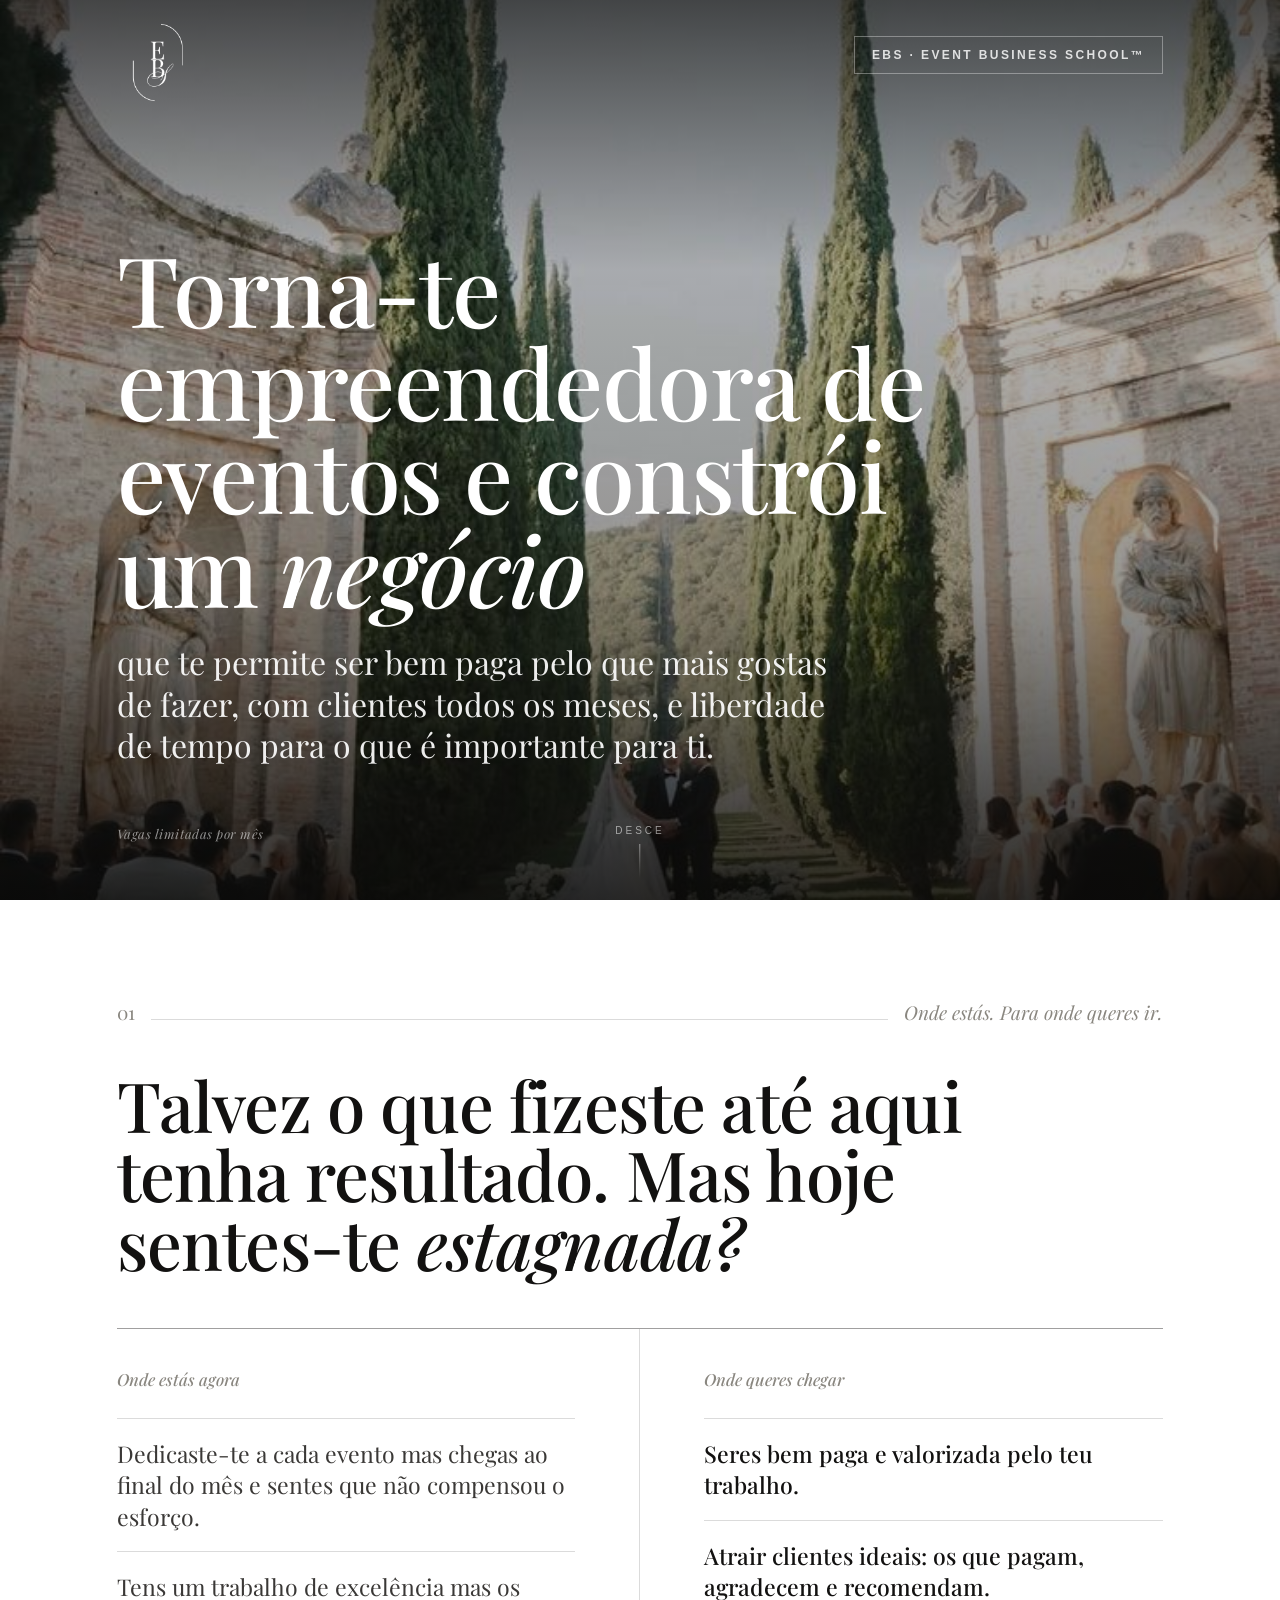
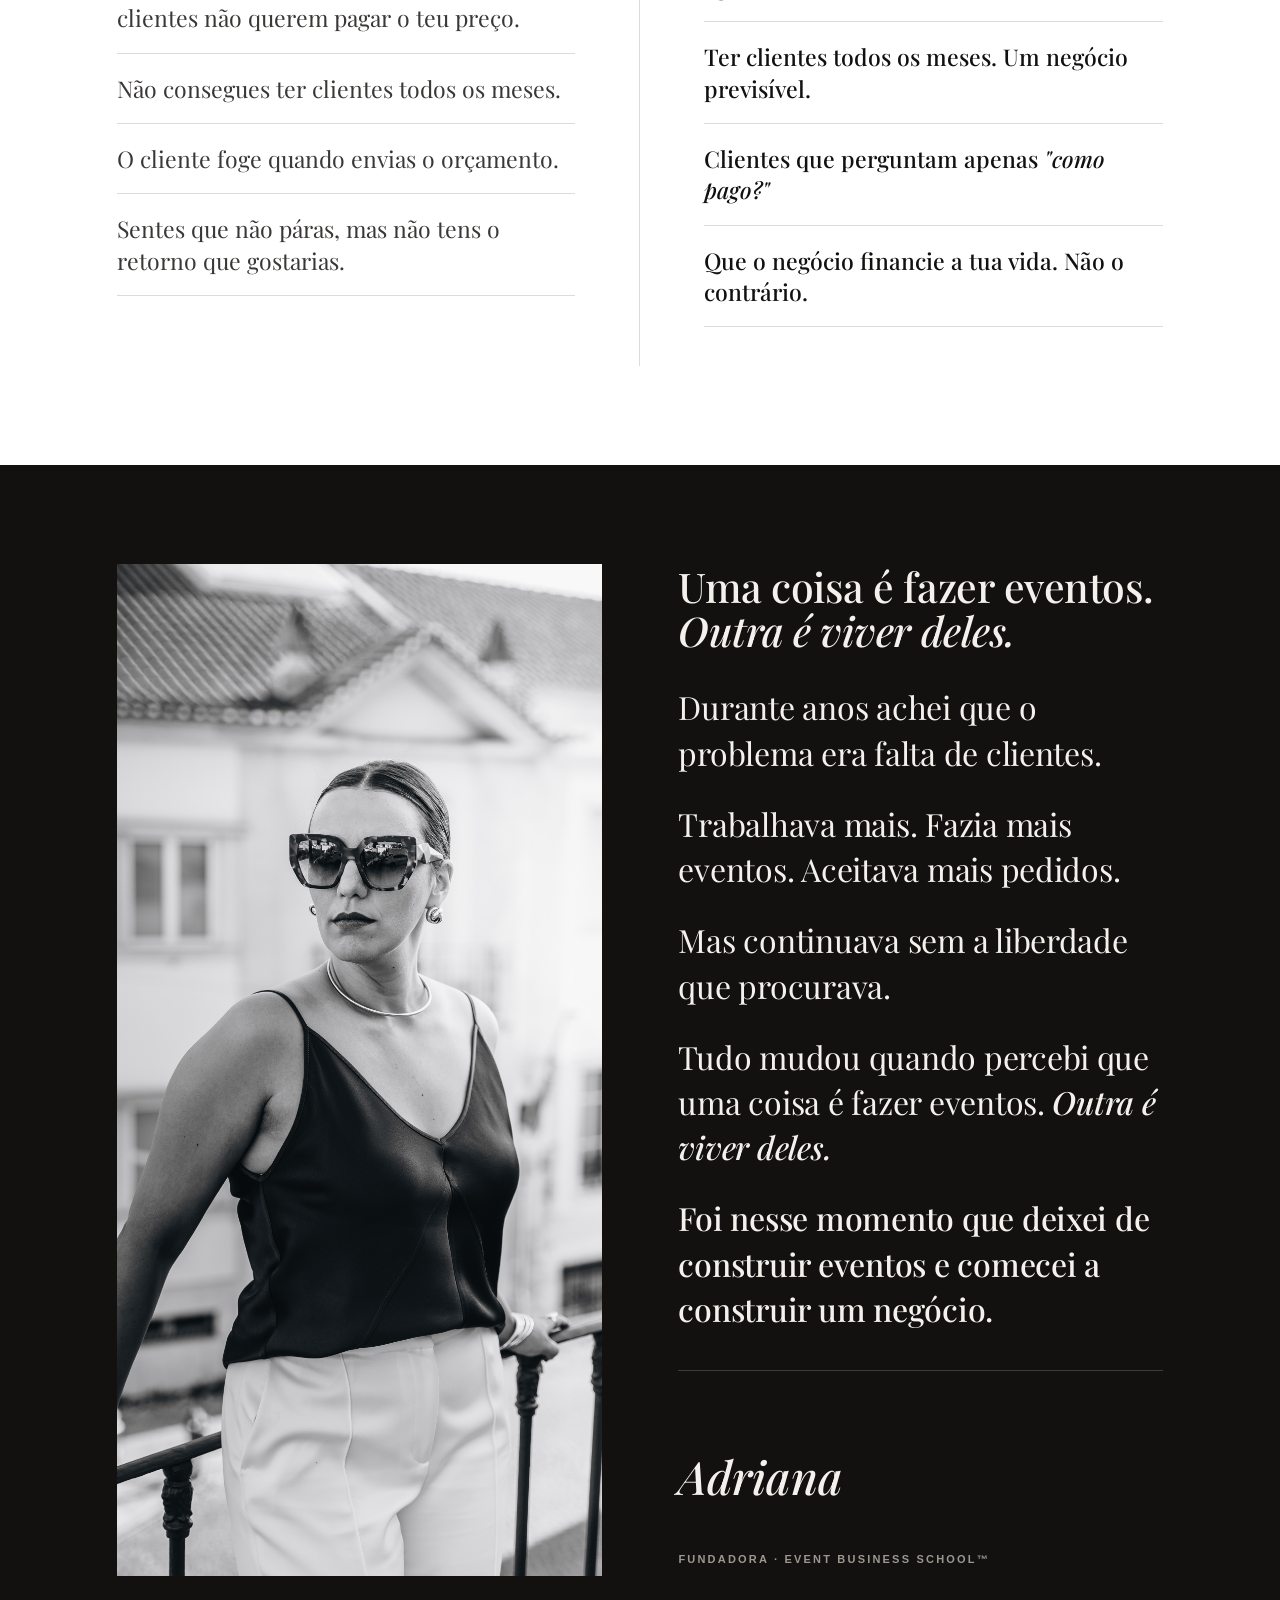
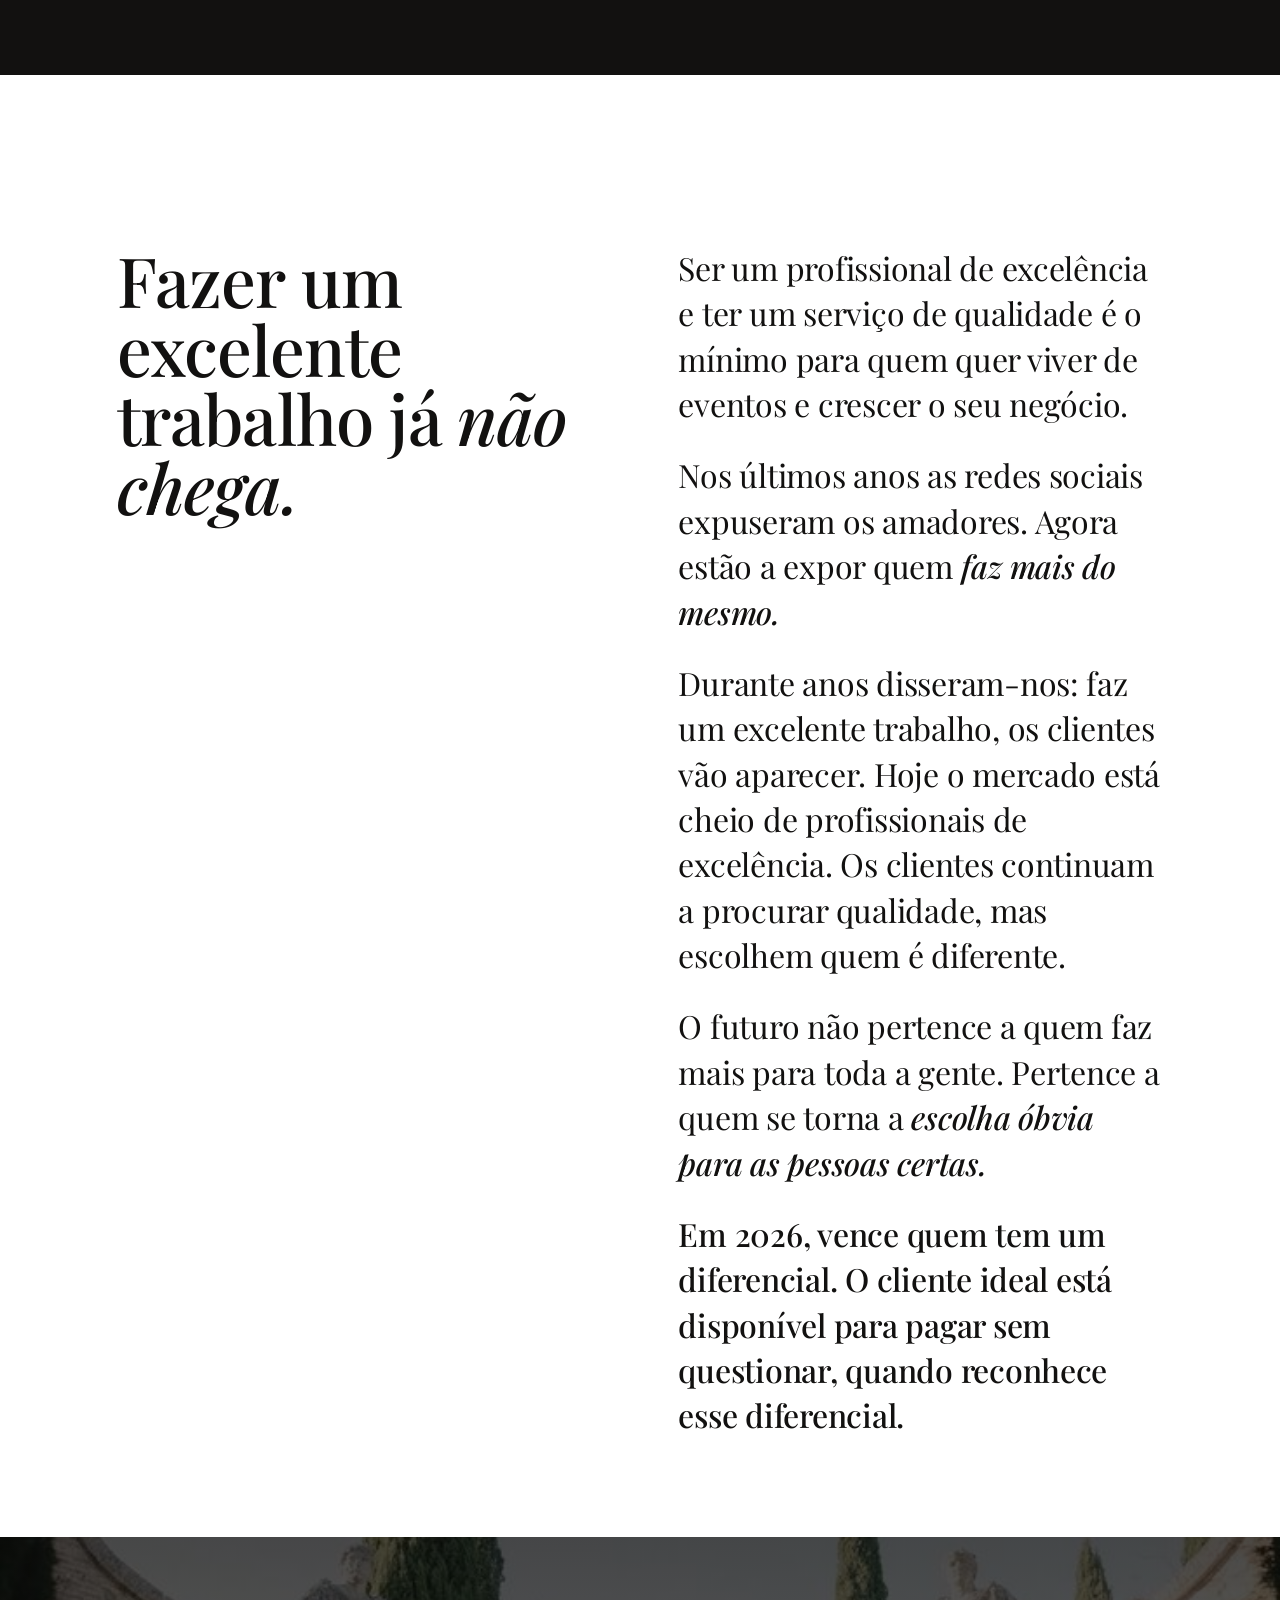
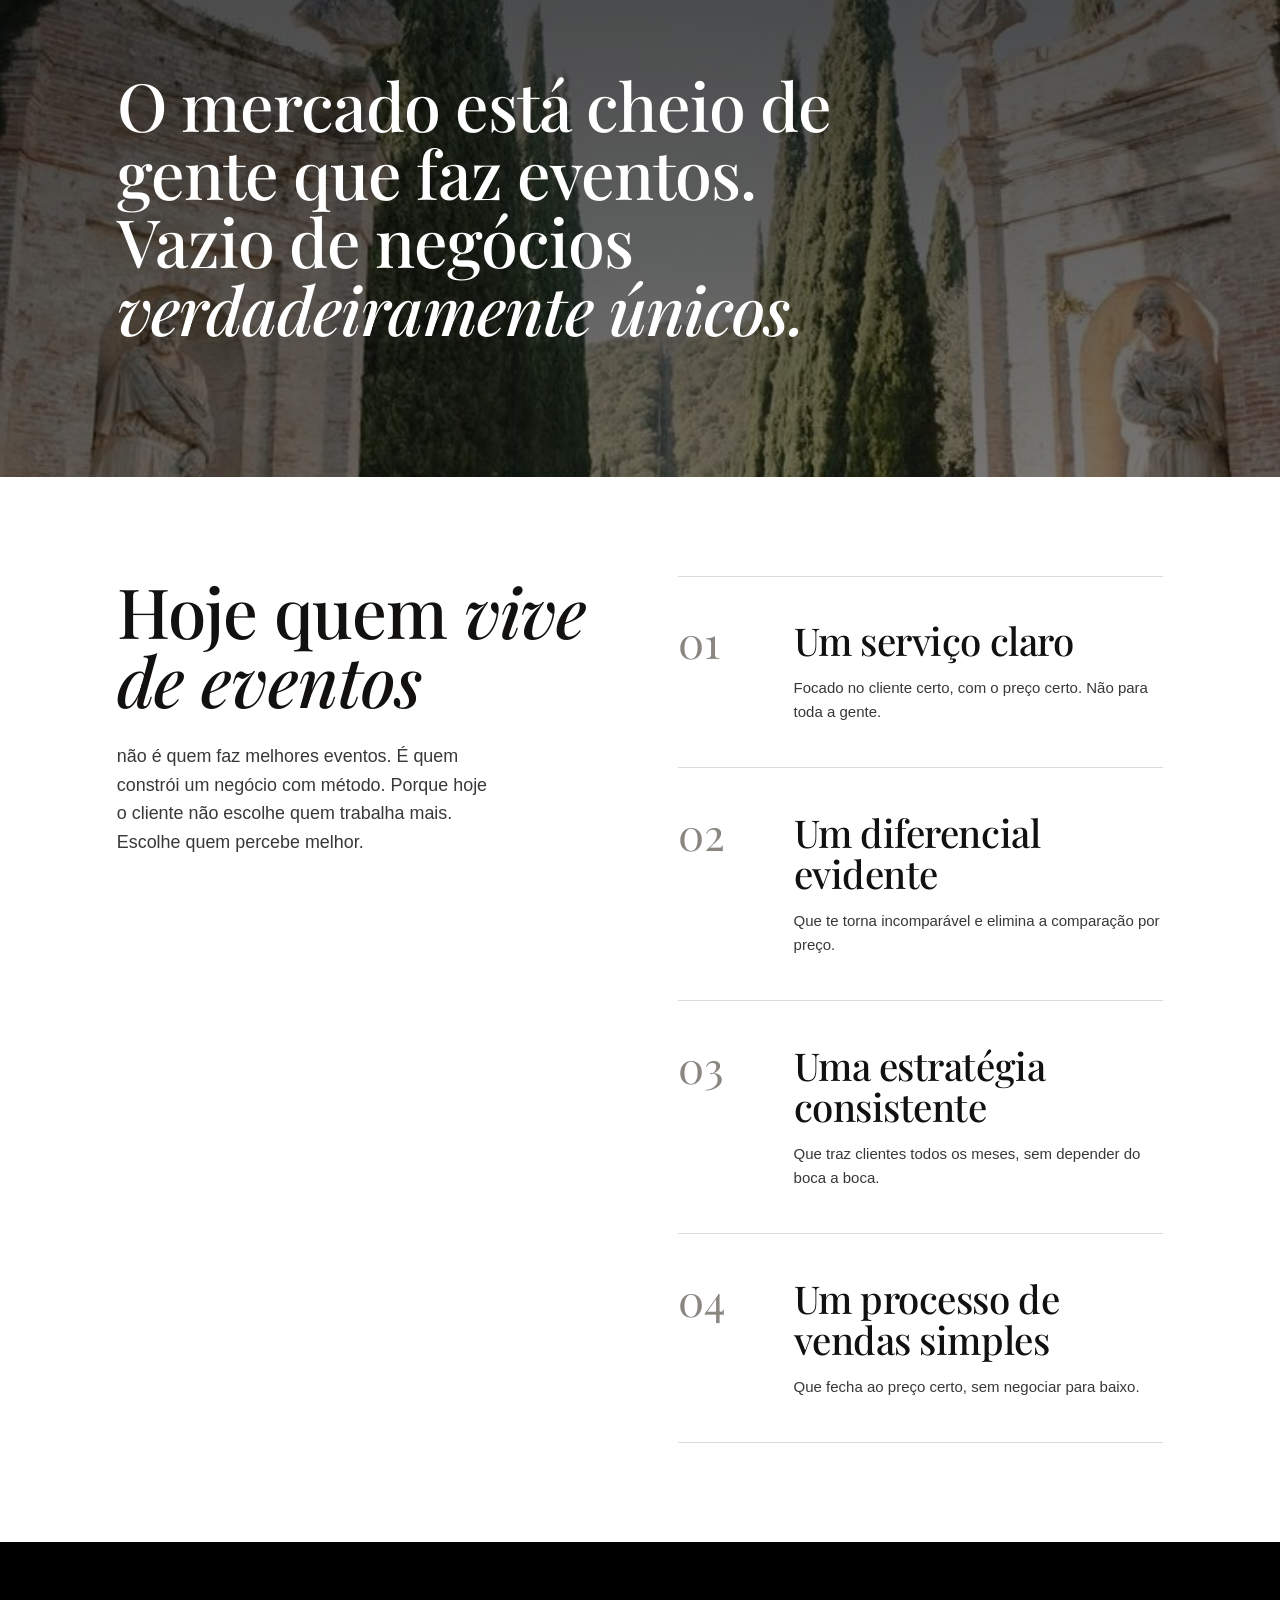
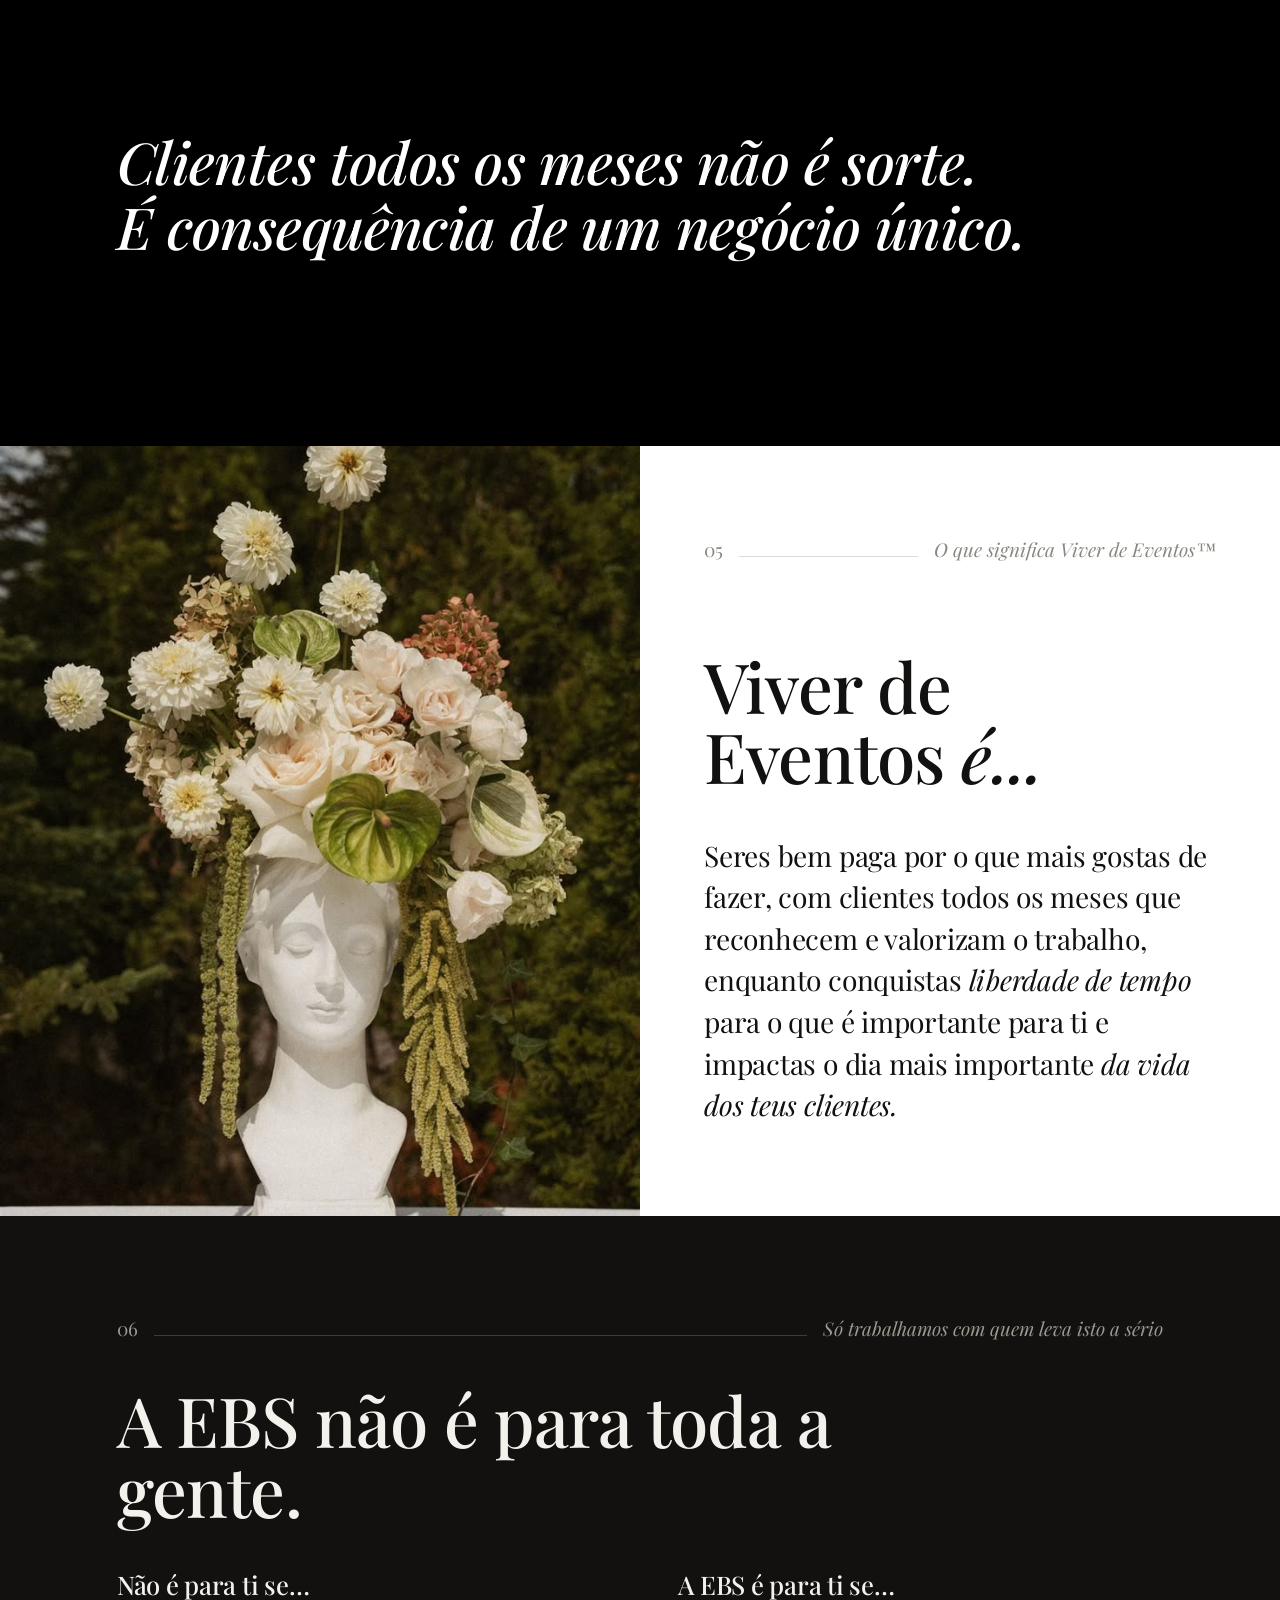
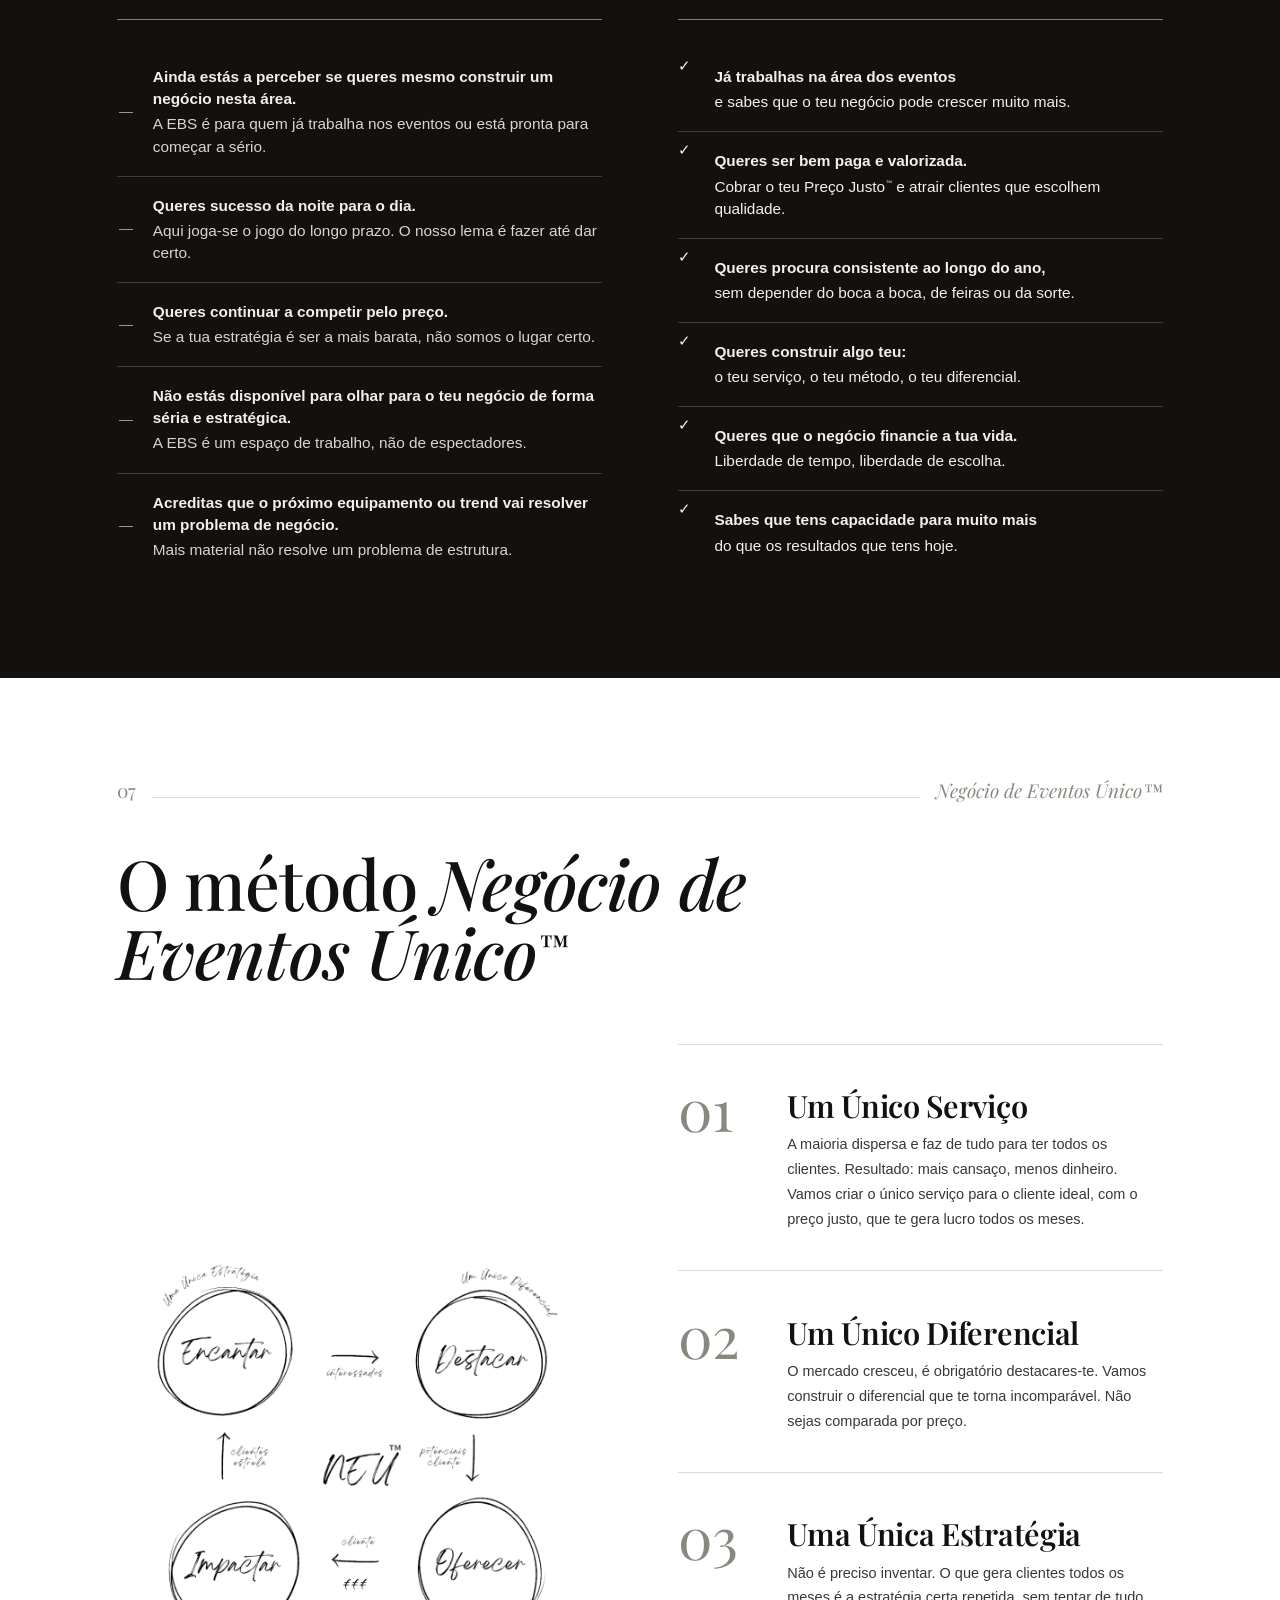
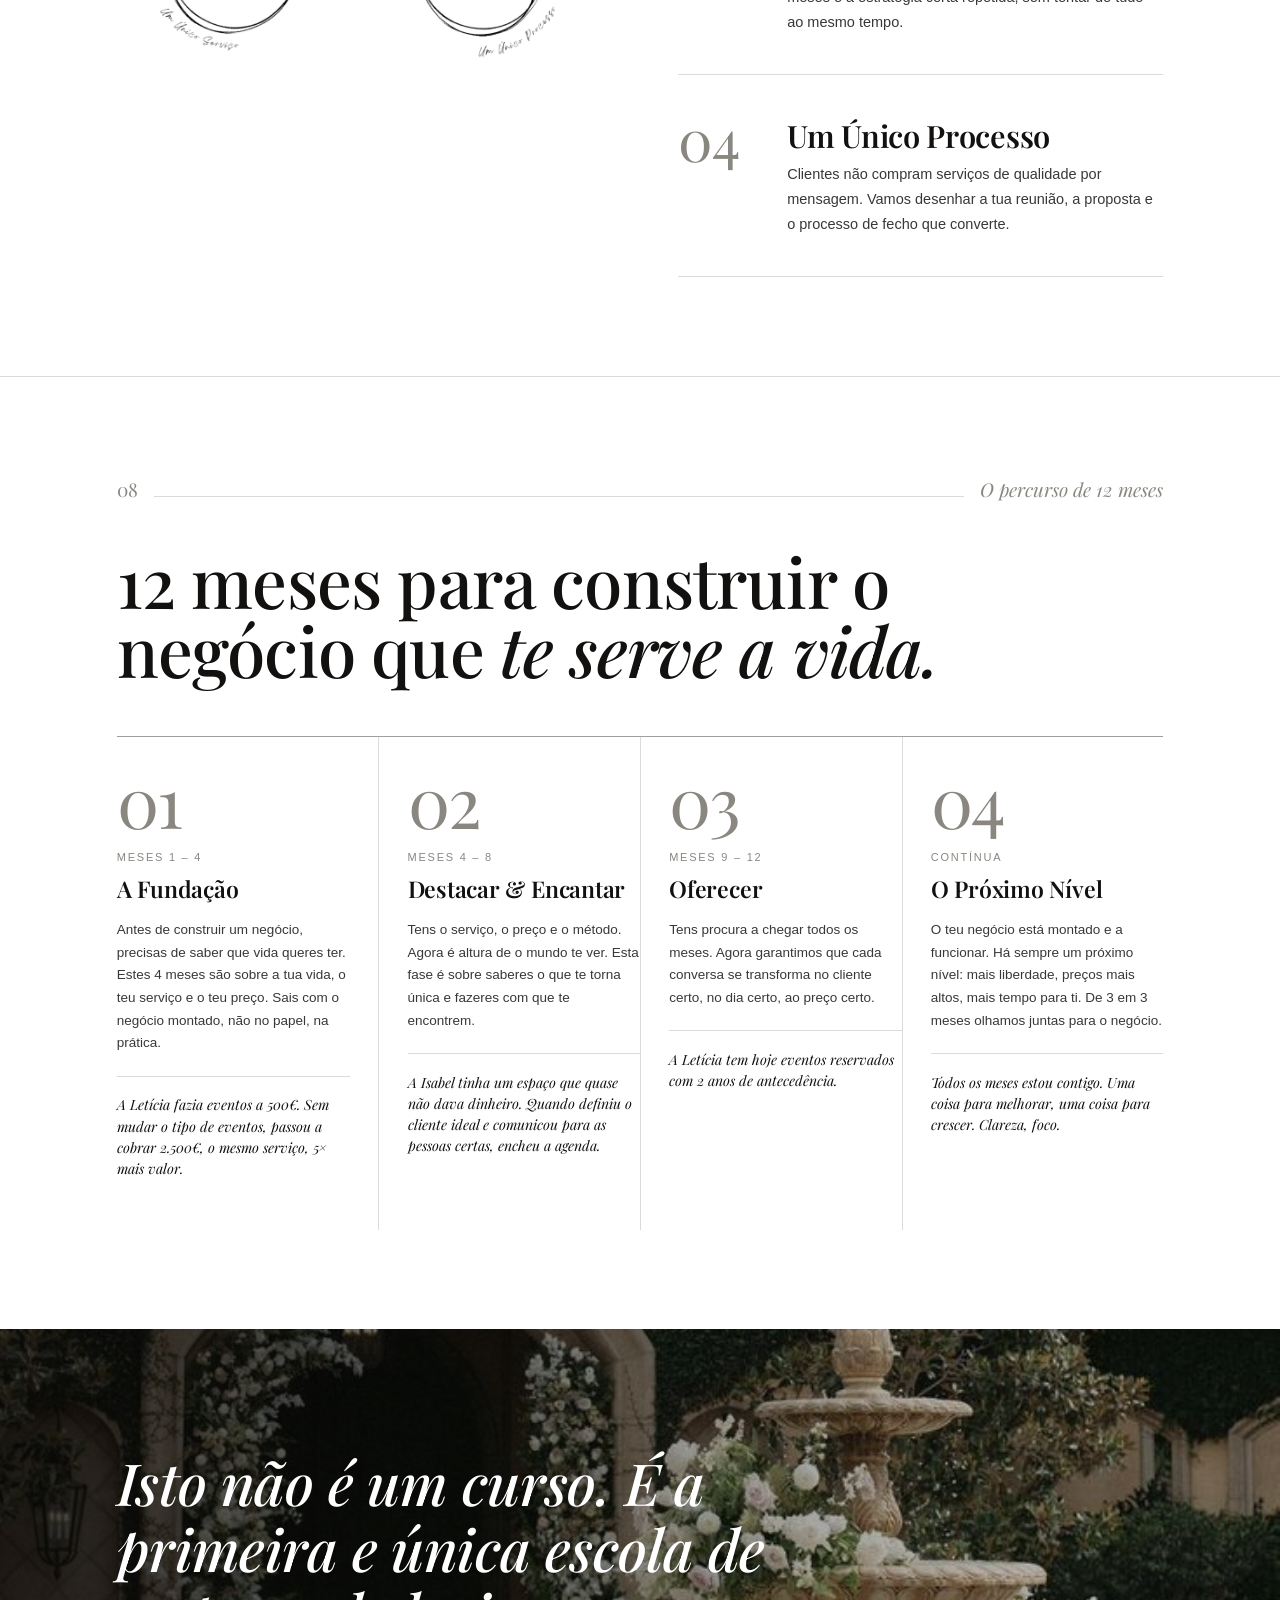
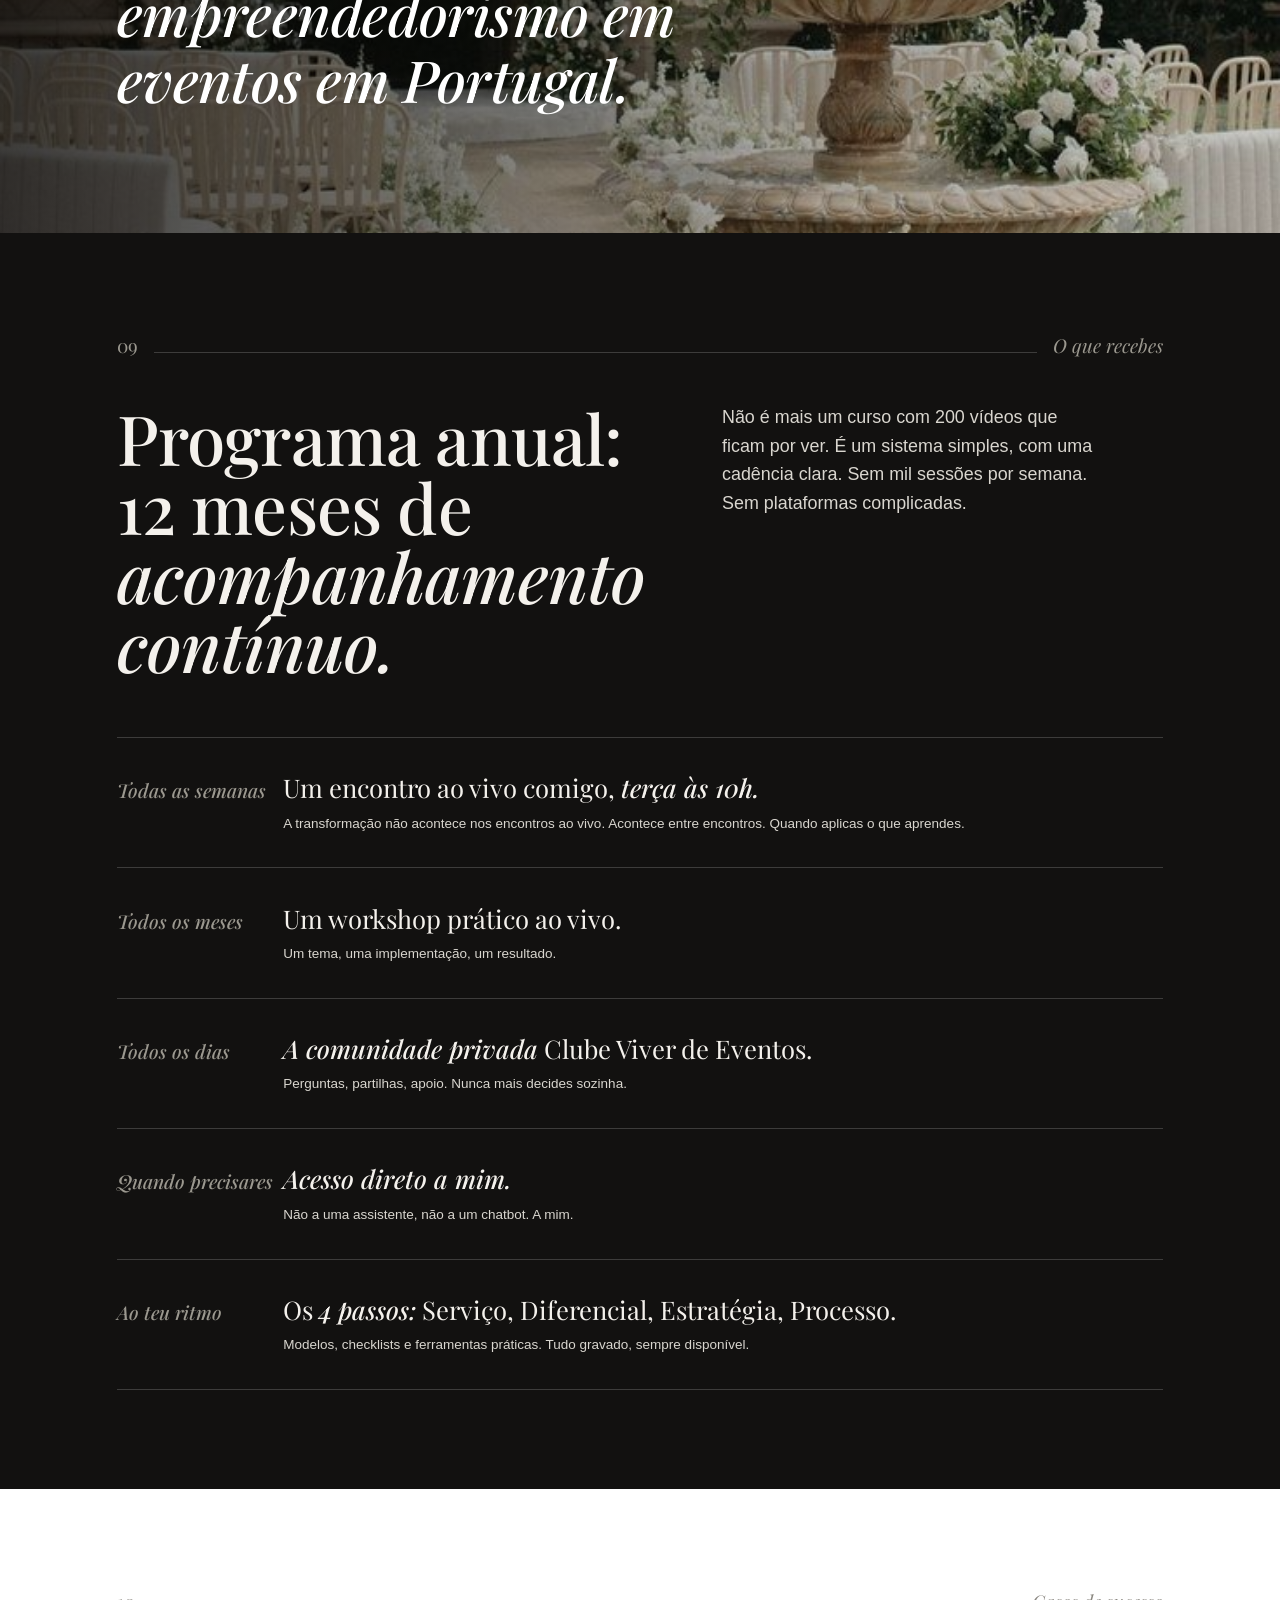
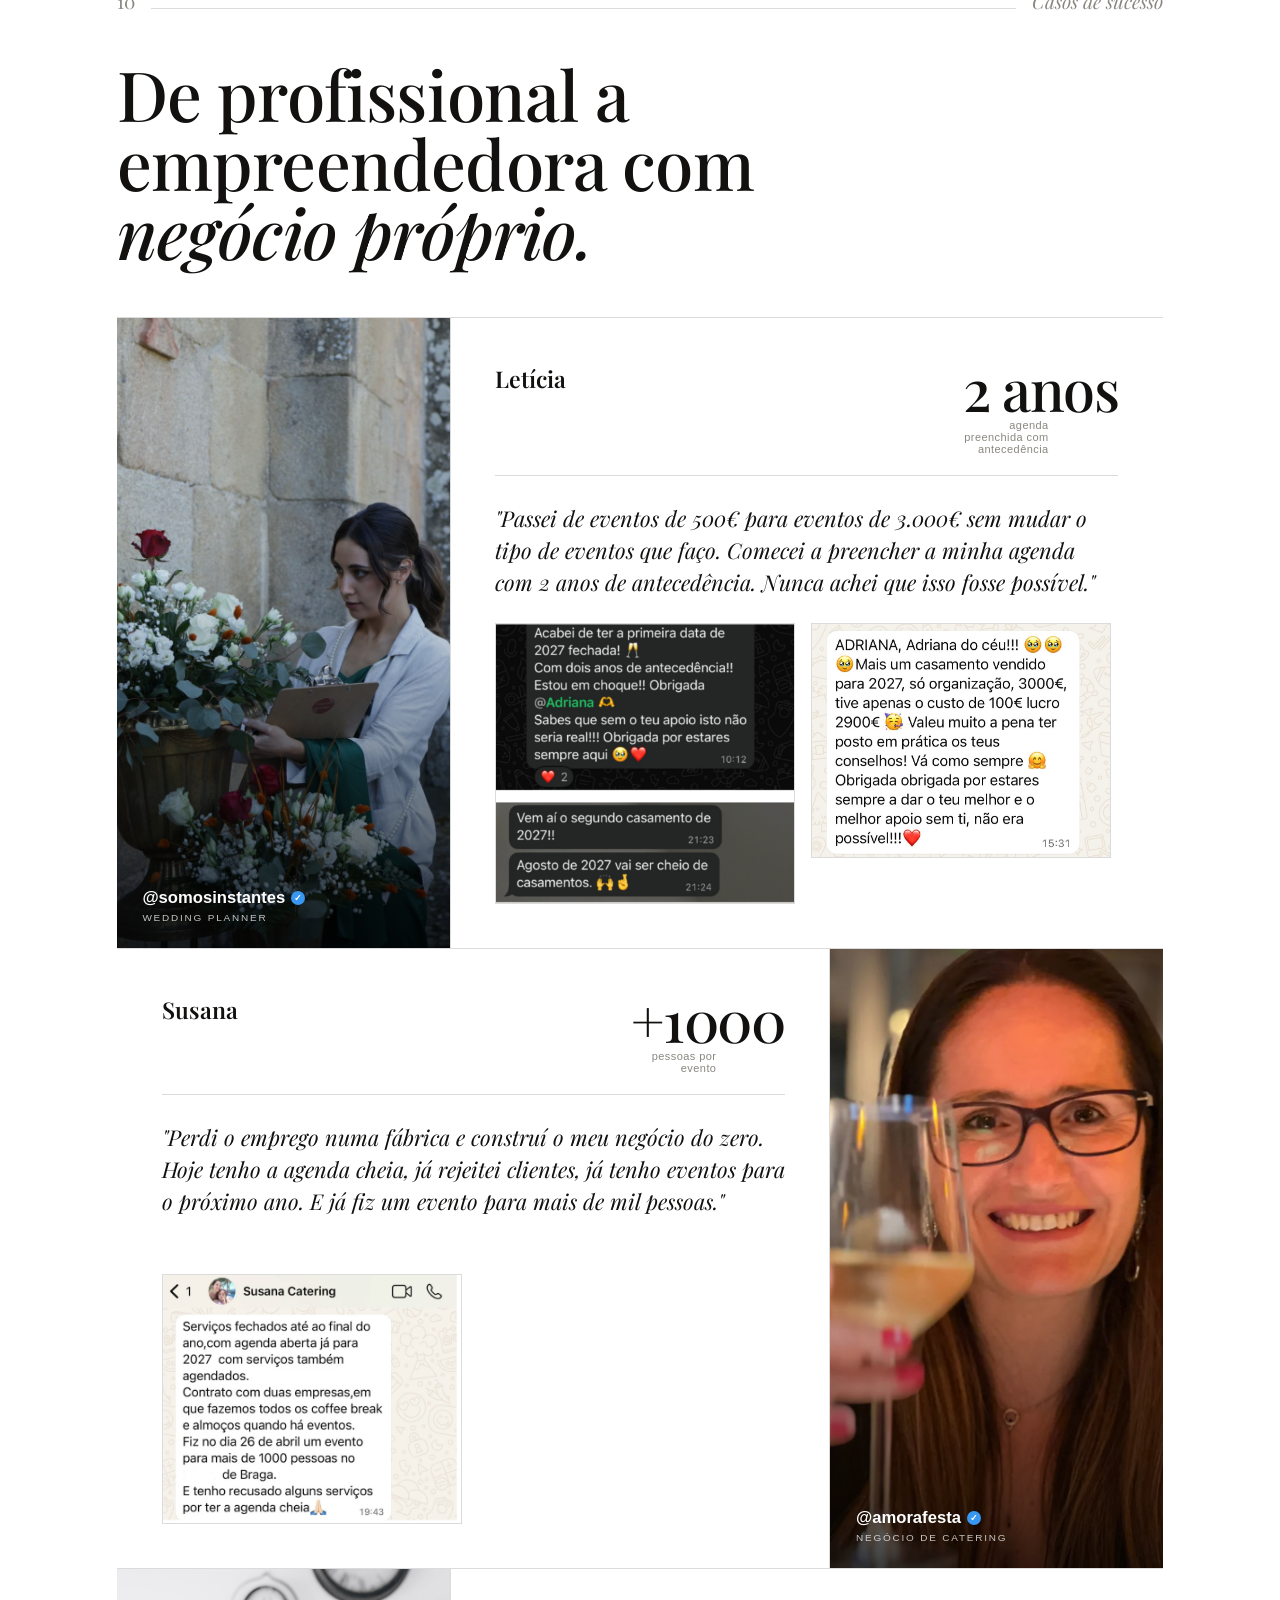
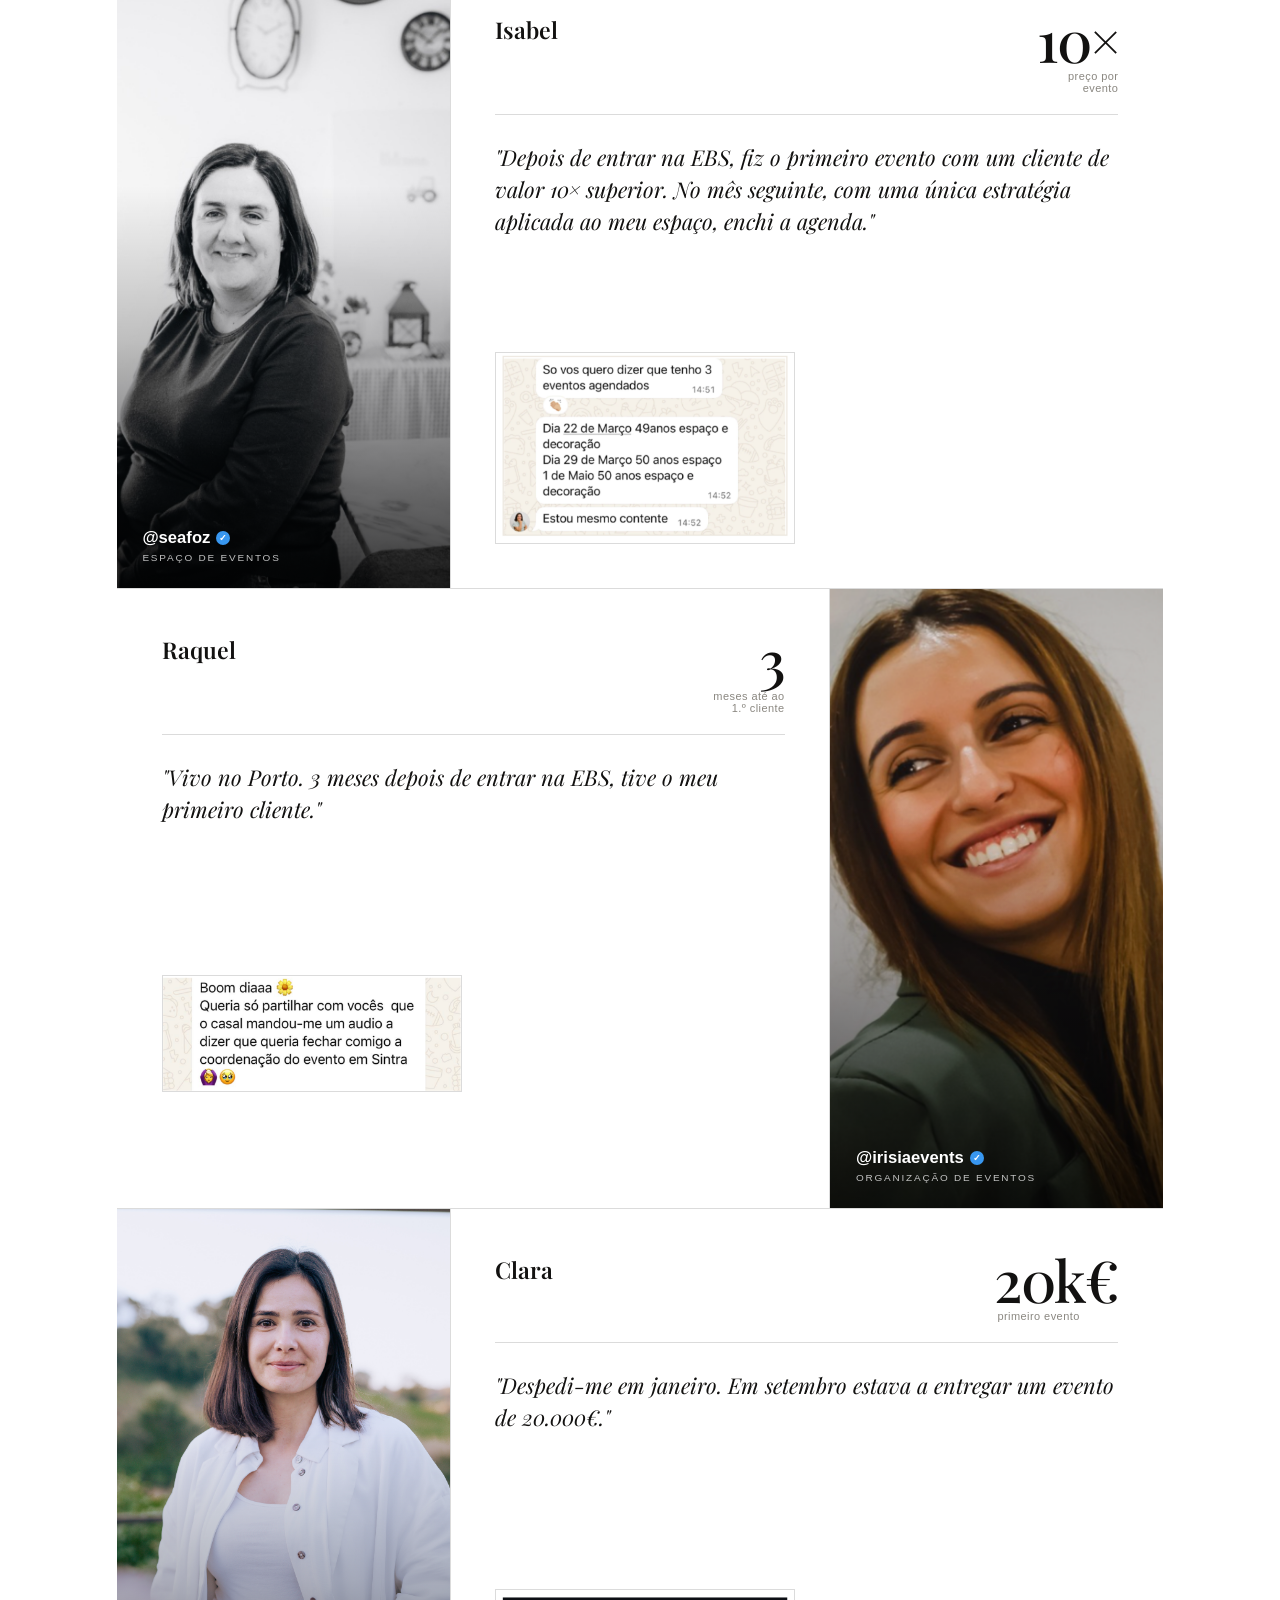
==== index.html @ d4314dad "Adicionar caixa Vagas para Julho antes do CTA final" ====
<!DOCTYPE html>
<html lang="pt-PT">
<head>
<meta charset="utf-8">
<meta name="viewport" content="width=device-width, initial-scale=1">
<title>Viver de Eventos · Event Business School™</title>
<link rel="stylesheet" href="vendas.css">
<link rel="stylesheet" href="code.css">
<style>
/* ── Viver de Eventos — overrides ─────────────────── */

/* Eliminar bege completamente */
:root{
  --paper-2: #f2f2f2;
}
.portrait{ background: #d8d8d8 !important; }
.plan.feature{ background: #f2f2f2 !important; --paper-2: #f2f2f2 !important; }
.plan.feature .pl-flag{ background: #f2f2f2 !important; }
.theme-soft{ background: #f2f2f2 !important; }

/* Hero */
.hero.vde .hero-img img{ object-position: center 55%; }

/* ── Grande Crença — serif largo em dark ─────────── */
.crenca{
  max-width: 62ch;
}
.crenca p{
  font-family: var(--serif);
  font-weight: 400;
  font-size: clamp(21px, 2.5vw, 34px);
  line-height: 1.42;
  letter-spacing: -.008em;
  color: var(--ink);
  margin: 0;
}
.crenca p + p{ margin-top: clamp(18px, 2vw, 26px); }
.crenca p em{ font-style: italic; font-weight: 500; }

.posit{
  border-top: 1px solid var(--line);
  margin-top: clamp(32px, 4vw, 54px);
  padding-top: clamp(24px, 3vw, 38px);
}
.posit p{
  font-family: var(--serif);
  font-style: italic;
  font-weight: 500;
  font-size: clamp(19px, 2vw, 27px);
  line-height: 1.32;
  color: var(--ink);
  max-width: 42ch;
  margin: 0;
}

/* ── Problema ─────────────────────────────────────── */
.problema-grid{
  display: grid;
  grid-template-columns: 1fr 1fr;
  gap: 0;
  border-top: 1px solid var(--line-strong);
  margin-top: clamp(30px, 4vw, 52px);
}
.problema-col{
  padding: clamp(24px, 3vw, 44px) 0;
}
.problema-col:first-child{
  padding-right: clamp(30px, 5vw, 80px);
  border-right: 1px solid var(--line);
}
.problema-col:last-child{
  padding-left: clamp(30px, 5vw, 80px);
}
.prob-head{
  font-family: var(--serif);
  font-weight: 500;
  font-style: italic;
  font-size: clamp(14px, 1.3vw, 18px);
  color: var(--muted);
  margin: 0 0 clamp(18px, 2.2vw, 30px);
  display: block;
}
.prob-list{ list-style: none; margin: 0; padding: 0; }
.prob-list li{
  font-family: var(--serif);
  font-weight: 400;
  font-size: clamp(17px, 1.8vw, 24px);
  line-height: 1.36;
  padding: clamp(13px, 1.5vw, 19px) 0;
  border-bottom: 1px solid var(--line);
}
.prob-list li:first-child{ border-top: 1px solid var(--line); }
.prob-list.atual li{ color: var(--ink-soft); }
.prob-list.futura li{ color: var(--ink); font-weight: 500; }
.prob-list.futura li em{ font-style: italic; }

/* ── Método — 5 passos ────────────────────────────── */
.metodo-list{ list-style: none; margin: 0; padding: 0; }
.metodo-list li{
  display: grid;
  grid-template-columns: clamp(54px, 5.5vw, 88px) 1fr;
  gap: clamp(20px, 3vw, 50px);
  padding: clamp(26px, 3vw, 44px) 0;
  border-top: 1px solid var(--line);
  align-items: start;
}
.metodo-list li:last-child{ border-bottom: 1px solid var(--line); }
.m-num{
  font-family: var(--serif);
  font-weight: 400;
  font-size: clamp(36px, 4.5vw, 72px);
  line-height: .88;
  color: var(--muted);
  letter-spacing: -.02em;
}
.m-body{ display: flex; flex-direction: column; gap: 10px; padding-top: 6px; }
.m-title{
  font-family: var(--serif);
  font-weight: 600;
  font-size: clamp(21px, 2.4vw, 34px);
  line-height: 1.08;
  letter-spacing: -.01em;
  color: var(--ink);
  margin: 0;
}
.m-desc{
  font-family: var(--sans);
  font-weight: 300;
  font-size: clamp(14.5px, 1.1vw, 17px);
  line-height: 1.72;
  color: var(--ink-soft);
  max-width: 54ch;
  margin: 0;
}

/* ── Percurso — 4 fases ───────────────────────────── */
.fases{
  display: grid;
  grid-template-columns: repeat(4, 1fr);
  gap: 0;
  border-top: 1px solid var(--line-strong);
  margin-top: clamp(30px, 4vw, 52px);
}
.fase{
  padding: clamp(24px, 2.6vw, 40px) clamp(20px, 2.2vw, 36px) clamp(32px, 4vw, 54px) 0;
}
.fase + .fase{
  border-left: 1px solid var(--line);
  padding-left: clamp(20px, 2.2vw, 36px);
  padding-right: 0;
}
.fase:last-child{ padding-right: 0; }
.fase-num{
  font-family: var(--serif);
  font-weight: 400;
  font-size: clamp(44px, 5.5vw, 82px);
  line-height: .86;
  color: var(--muted);
  letter-spacing: -.025em;
}
.fase-periodo{
  font-family: var(--sans);
  font-weight: 400;
  font-size: 11px;
  letter-spacing: .16em;
  text-transform: uppercase;
  color: var(--muted);
  margin-top: clamp(14px, 1.6vw, 22px);
  display: block;
}
.fase-nome{
  font-family: var(--serif);
  font-weight: 600;
  font-size: clamp(19px, 1.8vw, 26px);
  line-height: 1.1;
  letter-spacing: -.01em;
  color: var(--ink);
  margin: clamp(8px, 1vw, 14px) 0 0;
}
.fase-desc{
  font-family: var(--sans);
  font-weight: 300;
  font-size: clamp(13.5px, .98vw, 15.5px);
  line-height: 1.68;
  color: var(--ink-soft);
  margin: clamp(12px, 1.4vw, 18px) 0 0;
}
.fase-prova{
  font-family: var(--serif);
  font-style: italic;
  font-weight: 400;
  font-size: clamp(13px, 1.1vw, 16px);
  line-height: 1.5;
  color: var(--ink);
  margin: clamp(14px, 1.6vw, 22px) 0 0;
  padding-top: clamp(12px, 1.4vw, 18px);
  border-top: 1px solid var(--line);
}

/* ── Para quem é ──────────────────────────────────── */
.fitgrid{
  display: grid;
  grid-template-columns: 1fr 1fr;
  gap: clamp(30px, 6vw, 100px);
  margin-top: clamp(28px, 3.5vw, 50px);
}
.fit-head{
  font-family: var(--serif);
  font-weight: 500;
  font-size: clamp(20px, 2vw, 28px);
  line-height: 1.2;
  letter-spacing: -.01em;
  color: var(--ink);
  margin: 0 0 clamp(18px, 2.2vw, 28px);
  padding-bottom: clamp(14px, 1.6vw, 20px);
  border-bottom: 1px solid var(--line-strong);
}
.ticks{ list-style: none; margin: 0; padding: 0; }
.ticks li{
  font-family: var(--sans);
  font-weight: 300;
  font-size: clamp(15px, 1.2vw, 18px);
  line-height: 1.44;
  padding: clamp(13px, 1.5vw, 18px) 0 clamp(13px, 1.5vw, 18px) 36px;
  border-bottom: 1px solid var(--line);
  position: relative;
}
.ticks li:last-child{ border-bottom: 0; }
.ticks li strong{ font-weight: 600; color: var(--ink); display: block; margin-bottom: 3px; }
.ticks.check li::before{
  content: "✓";
  position: absolute; left: 0; top: clamp(13px, 1.5vw, 18px);
  font-size: 15px; color: var(--ink);
}
.ticks.cross li{ color: var(--ink-soft); }
.ticks.cross li::before{
  content: "";
  position: absolute; left: 2px; top: 50%;
  width: 14px; height: 1px; background: var(--muted);
}

/* ── O que recebes — cadência ─────────────────────── */
.cadencia{ list-style: none; margin: 0; padding: 0; }
.cad{
  display: grid;
  grid-template-columns: clamp(100px, 10vw, 148px) 1fr;
  gap: clamp(20px, 3vw, 48px);
  padding: clamp(22px, 2.6vw, 36px) 0;
  border-top: 1px solid var(--line);
  align-items: baseline;
}
.cad:last-child{ border-bottom: 1px solid var(--line); }
.cad-freq{
  font-family: var(--serif);
  font-style: italic;
  font-weight: 500;
  font-size: clamp(15px, 1.5vw, 20px);
  color: var(--muted);
  white-space: nowrap;
}
.cad-desc{
  font-family: var(--serif);
  font-weight: 400;
  font-size: clamp(18px, 2vw, 26px);
  line-height: 1.3;
  color: var(--ink);
  margin: 0;
}
.cad-desc em{ font-style: italic; font-weight: 500; }
.cad-sub{
  font-family: var(--sans);
  font-weight: 300;
  font-size: clamp(13.5px, 1vw, 15.5px);
  line-height: 1.6;
  color: var(--ink-soft);
  margin: 8px 0 0;
}

.ttest-list{ list-style: none; margin: 0; padding: 0; border-top: 1px solid var(--line); }
.ttest{
  display: grid;
  grid-template-columns: clamp(200px,28vw,400px) 1fr;
  border-bottom: 1px solid var(--line);
  min-height: clamp(380px,52vw,620px);
}
.ttest:nth-child(even){
  grid-template-columns: 1fr clamp(200px,28vw,400px);
}
.ttest-photo{
  overflow: hidden;
  background: #d4d4d4;
  position: relative;
}
.ttest:nth-child(even) .ttest-photo{ order: 2; }
.ttest-photo img{
  width: 100%; height: 100%; object-fit: cover; object-position: center top; display: block;
  filter: none;
}
.ttest-photo-overlay{
  position: absolute;
  inset: 0;
  background: linear-gradient(0deg, rgba(0,0,0,.75) 0%, rgba(0,0,0,.22) 40%, rgba(0,0,0,0) 65%);
  display: flex;
  flex-direction: column;
  justify-content: flex-end;
  padding: clamp(16px,2vw,28px);
  gap: 4px;
}
.ttest-handle{
  font-family: var(--sans); font-weight: 700;
  font-size: clamp(14px,1.3vw,19px); color: #ffffff;
  display: flex; align-items: center; gap: 6px;
}
.ttest-handle .check{
  width: clamp(13px,1.1vw,17px); height: clamp(13px,1.1vw,17px);
  background: #3897f0; border-radius: 50%;
  display: inline-flex; align-items: center; justify-content: center;
  flex-shrink: 0; font-size: 9px; color: #fff; font-weight: 700;
}
.ttest-area{
  font-family: var(--sans); font-weight: 400;
  font-size: clamp(9px,.78vw,12px); letter-spacing: .18em;
  text-transform: uppercase; color: rgba(255,255,255,.75);
}
.ttest-content{
  padding: clamp(28px,3.5vw,52px);
  border-left: 1px solid var(--line);
  display: flex; flex-direction: column;
  gap: clamp(18px,2.2vw,28px);
}
.ttest:nth-child(even) .ttest-content{ border-left: none; border-right: 1px solid var(--line); }
.ttest-top{
  display: flex; align-items: flex-start;
  justify-content: space-between; gap: clamp(14px,2vw,30px);
  padding-bottom: clamp(14px,1.6vw,22px);
  border-bottom: 1px solid var(--line);
}
.ttest-who{}
.ttest-name{
  font-family: var(--serif); font-weight: 600;
  font-size: clamp(19px,1.9vw,27px); color: var(--ink);
}
.ttest-stat-block{ text-align: right; flex-shrink: 0; }
.ttest-stat{
  font-family: var(--serif); font-weight: 500;
  font-size: clamp(30px,3.8vw,54px); line-height: .9;
  letter-spacing: -.025em; color: var(--ink);
}
.ttest-stat-lbl{
  font-family: var(--sans); font-weight: 300;
  font-size: 11px; letter-spacing: .04em;
  color: var(--muted); margin-top: 4px; max-width: 14ch;
}
.ttest-quote{
  font-family: var(--serif); font-style: italic;
  font-weight: 400; font-size: clamp(17px,1.7vw,23px);
  line-height: 1.46; color: var(--ink); margin: 0; flex: 1;
}
.ttest-screen{
  display: flex; gap: clamp(8px,1.2vw,16px);
  flex-wrap: wrap; align-items: flex-start;
  margin-top: auto;
}
.ttest-screen img{
  max-width: min(260px,100%); border: 1px solid var(--line);
  display: block; flex: 1;
}
.ttest-list{ list-style: none; margin: 0; padding: 0; border-top: 1px solid var(--line); }
.ttest{
  display: grid;
  grid-template-columns: clamp(180px,26vw,380px) 1fr;
  border-bottom: 1px solid var(--line);
}
.ttest:nth-child(even){
  grid-template-columns: 1fr clamp(180px,26vw,380px);
}
.ttest-photo{
  overflow: hidden;
  background: #d4d4d4;
  min-height: clamp(280px,45vw,540px);
}
.ttest:nth-child(even) .ttest-photo{ order: 2; }
.ttest-photo img{
  width: 100%; height: 100%; object-fit: cover; object-position: center top; display: block;
}
.ttest-content{
  padding: clamp(28px,3.5vw,52px);
  border-left: 1px solid var(--line);
  display: flex;
  flex-direction: column;
  gap: clamp(16px,2vw,26px);
}
.ttest:nth-child(even) .ttest-content{ border-left: none; border-right: 1px solid var(--line); }
.ttest-top{
  display: flex;
  align-items: flex-start;
  justify-content: space-between;
  gap: clamp(14px,2vw,30px);
  padding-bottom: clamp(14px,1.6vw,22px);
  border-bottom: 1px solid var(--line);
}
.ttest-who{}
.ttest-name{
  font-family: var(--serif); font-weight: 600;
  font-size: clamp(18px,1.8vw,26px); color: var(--ink);
}
.ttest-role{
  font-family: var(--sans); font-weight: 300;
  font-size: clamp(12px,.9vw,14px); letter-spacing: .04em; color: var(--muted); margin-top: 3px;
}
.ttest-stat-block{ text-align: right; }
.ttest-stat{
  font-family: var(--serif); font-weight: 500;
  font-size: clamp(36px,4.5vw,64px); line-height: .9; letter-spacing: -.025em; color: var(--ink);
}
.ttest-stat-lbl{
  font-family: var(--sans); font-weight: 300;
  font-size: 11px; letter-spacing: .04em; color: var(--muted); margin-top: 4px;
}
.ttest-screen{ flex: 1; display: flex; align-items: flex-start; }
.ttest-screen img{ max-width: min(300px,100%); width: 100%; display: block; border: 1px solid var(--line); }

/* ── Investimento — tipográfico ──────────────── */
.invest-list{
  border-top: 1px solid var(--line-strong);
  margin-top: clamp(28px,3.5vw,50px);
}
.invest-row{
  display: flex;
  align-items: baseline;
  justify-content: space-between;
  gap: clamp(20px,3vw,50px);
  padding: clamp(22px,2.8vw,40px) 0;
  border-bottom: 1px solid var(--line);
}
.invest-row-label{
  font-family: var(--serif);
  font-weight: 400;
  font-size: clamp(18px,2vw,28px);
  color: var(--ink);
}
.invest-row-sub{
  font-family: var(--serif);
  font-style: italic;
  font-weight: 400;
  font-size: clamp(14px,1.3vw,18px);
  color: var(--muted);
  margin-top: 4px;
}
.invest-row-price{
  font-family: var(--serif);
  font-weight: 500;
  font-size: clamp(52px,7.5vw,108px);
  line-height: .88;
  letter-spacing: -.03em;
  color: var(--ink);
  white-space: nowrap;
  text-align: right;
}
.invest-row-price .cur{
  font-size: .42em;
  vertical-align: super;
  line-height: 0;
  font-weight: 400;
  margin-right: .04em;
}
.invest-row-price .per{
  font-family: var(--sans);
  font-weight: 300;
  font-size: .22em;
  letter-spacing: .06em;
  vertical-align: baseline;
  color: var(--muted);
  margin-left: .2em;
}
.trow-quote{
  padding: clamp(24px,3vw,44px) clamp(24px,3vw,44px) clamp(24px,3vw,44px) clamp(24px,3vw,44px);
  border-right: 1px solid var(--line);
}
.trow-quote blockquote{
  font-family: var(--serif);
  font-weight: 400;
  font-style: italic;
  font-size: clamp(19px, 2.2vw, 30px);
  line-height: 1.42;
  color: var(--ink);
  margin: 0 0 clamp(16px, 2vw, 26px);
}
.trow-who{
  font-family: var(--sans);
  font-weight: 300;
  font-size: clamp(13px, 1vw, 15px);
  color: var(--muted);
  letter-spacing: .04em;
}
.trow-who strong{
  font-weight: 600;
  color: var(--ink);
  font-family: var(--serif);
  font-style: normal;
  font-size: clamp(15px, 1.3vw, 18px);
  display: block;
  margin-bottom: 2px;
  letter-spacing: 0;
}
.trow-stat{
  padding: clamp(24px,3vw,44px) 0 clamp(24px,3vw,44px) clamp(24px,3vw,44px);
  display: flex;
  flex-direction: column;
  justify-content: center;
  gap: 6px;
}
.trow-stat-n{
  font-family: var(--serif);
  font-weight: 500;
  font-size: clamp(32px, 4.2vw, 60px);
  line-height: .9;
  letter-spacing: -.025em;
  color: var(--ink);
}
.trow-stat-lbl{
  font-family: var(--sans);
  font-weight: 300;
  font-size: clamp(12px, .9vw, 14px);
  color: var(--muted);
  letter-spacing: .04em;
  line-height: 1.5;
  max-width: 14ch;
}

/* ── Investimento ─────────────────────────────────── */
.invest-grid{
  display: grid;
  grid-template-columns: 1fr 1fr;
  gap: clamp(20px, 2.8vw, 40px);
  align-items: stretch;
}
.invest-card{
  border: 1px solid var(--line-strong);
  padding: clamp(28px, 3.4vw, 52px);
  display: flex;
  flex-direction: column;
}
.invest-card.destaque{
  background: #121110;
  border-color: #121110;
  --ink: #ffffff;
  --ink-soft: #d0d0d0;
  --muted: #888;
  --line: rgba(255,255,255,.15);
  --line-strong: rgba(255,255,255,.4);
}
.invest-label{
  font-family: var(--sans);
  font-weight: 300;
  font-size: 11px;
  letter-spacing: .18em;
  text-transform: uppercase;
  color: var(--muted);
  margin: 0 0 clamp(18px, 2.2vw, 30px);
}
.invest-preco{
  display: flex;
  align-items: baseline;
  gap: 4px;
}
.invest-preco .cur{
  font-family: var(--serif);
  font-weight: 400;
  font-size: clamp(22px, 2.4vw, 34px);
  color: var(--ink);
  align-self: flex-start;
  margin-top: .2em;
}
.invest-preco .amt{
  font-family: var(--serif);
  font-weight: 500;
  font-size: clamp(66px, 9vw, 120px);
  line-height: .86;
  letter-spacing: -.03em;
  color: var(--ink);
}
.invest-preco .per{
  font-family: var(--sans);
  font-weight: 300;
  font-size: clamp(13px, 1.1vw, 16px);
  color: var(--muted);
  padding-bottom: 4px;
  align-self: flex-end;
}
.invest-sub{
  font-family: var(--serif);
  font-style: italic;
  font-weight: 400;
  font-size: clamp(16px, 1.5vw, 21px);
  color: var(--muted);
  margin: 8px 0 0;
}
.invest-desc{
  font-family: var(--sans);
  font-weight: 300;
  font-size: clamp(14px, 1.05vw, 16.5px);
  line-height: 1.68;
  color: var(--ink-soft);
  margin: clamp(16px, 2vw, 26px) 0 0;
  flex: 1;
}
.invest-cta{
  margin-top: clamp(22px, 2.6vw, 38px);
  padding-top: clamp(18px, 2vw, 28px);
  border-top: 1px solid var(--line);
}
.invest-cta .btn{ width: 100%; justify-content: space-between; }
.invest-cta .fine{
  font-family: var(--sans);
  font-weight: 300;
  font-size: 12px;
  letter-spacing: .02em;
  color: var(--muted);
  margin: 10px 0 0;
}
.invest-card.destaque .btn{
  background: #ffffff;
  color: #121110;
  border-color: #ffffff;
}
.invest-card.destaque .btn:hover{
  background: transparent;
  color: #ffffff;
}
.invest-nota{
  margin-top: clamp(26px, 3.2vw, 46px);
  border: 1px solid var(--line);
  padding: clamp(22px, 2.8vw, 42px);
}
.invest-nota p{
  font-family: var(--serif);
  font-style: italic;
  font-weight: 400;
  font-size: clamp(17px, 1.8vw, 24px);
  line-height: 1.44;
  color: var(--ink);
  margin: 0;
  max-width: 54ch;
}

/* ── Adriana ──────────────────────────────────────── */
.adriana-creds{
  list-style: none;
  margin: clamp(20px, 2.4vw, 32px) 0 0;
  padding: 0;
  border-top: 1px solid var(--line);
}
.adriana-creds li{
  font-family: var(--sans);
  font-weight: 300;
  font-size: clamp(14.5px, 1.1vw, 17px);
  line-height: 1.5;
  color: var(--ink-soft);
  padding: clamp(10px, 1.2vw, 14px) 0;
  border-bottom: 1px solid var(--line);
}

/* ── Fazer até dar certo ──────────────────────────── */
.fazer{
  font-family: var(--serif);
  font-weight: 500;
  font-style: italic;
  font-size: clamp(36px, 5.8vw, 84px);
  line-height: 1.05;
  letter-spacing: -.015em;
  color: var(--ink);
  margin: 0;
  max-width: 18ch;
}

/* ── Garantia — minimalista ──────────────────────── */
.garantia{
  border: 1px solid var(--line);
  padding: clamp(24px, 3vw, 44px);
  margin-top: clamp(28px, 3.5vw, 50px);
  max-width: 640px;
}
.garantia p{
  font-family: var(--serif);
  font-style: italic;
  font-weight: 400;
  font-size: clamp(17px, 1.7vw, 22px);
  line-height: 1.48;
  color: var(--ink);
  margin: 0;
}

/* ── Vagas tag ────────────────────────────────────── */
.vagas{
  font-family: var(--sans);
  font-weight: 300;
  font-size: 12px;
  letter-spacing: .12em;
  text-transform: uppercase;
  color: var(--muted);
  margin-top: 14px;
}

/* ── Responsive ───────────────────────────────────── */
@media (max-width: 1000px){
  .fases{ grid-template-columns: 1fr 1fr; }
  .fase + .fase{ border-left: none; padding-left: 0; }
  .fases .fase:nth-child(odd){ padding-right: clamp(20px, 3vw, 40px); }
  .fases .fase:nth-child(even){ padding-left: 0; }
}
@media (max-width: 900px){
  .ttest, .ttest:nth-child(even){ grid-template-columns: 1fr; min-height: auto; }
  .ttest:nth-child(even) .ttest-photo{ order: 0; }
  .ttest-photo{ min-height: clamp(260px,60vw,380px); }
  .ttest-content{ border-left: none !important; border-right: none !important; border-top: 1px solid var(--line); }
  .problema-grid{ grid-template-columns: 1fr; border-top: none; }
  .problema-col:first-child{ border-right: none; padding-right: 0; padding-bottom: 0; border-bottom: 1px solid var(--line-strong); }
  .problema-col:last-child{ padding-left: 0; }
  .fitgrid{ grid-template-columns: 1fr; gap: clamp(28px, 6vw, 44px); }
  .trow{ grid-template-columns: 1fr; }
  .trow-photo{ border-right: none; padding-right: 0; padding-bottom: 0; flex-direction: row; align-items: center; justify-content: flex-start; }
  .trow-photo .av{ width: clamp(60px,14vw,80px); aspect-ratio: 1; flex-shrink: 0; }
  .trow-quote{ border-right: none; padding-left: 0; padding-bottom: 0; }
  .trow-stat{ padding: clamp(14px,3vw,22px) 0 clamp(28px,3.5vw,54px); }
  .invest-grid{ grid-template-columns: 1fr; }
  .metodo-list li{ grid-template-columns: clamp(40px, 5vw, 60px) 1fr; gap: clamp(14px, 2vw, 28px); }
  .cad{ grid-template-columns: clamp(80px, 10vw, 110px) 1fr; }
}
@media (max-width: 640px){
  .fases{ grid-template-columns: 1fr; }
  .fases .fase:nth-child(odd){ padding-right: 0; }
  .cad{ grid-template-columns: 1fr; gap: 6px; }
  .tcards-grid{ grid-template-columns: 1fr; }
  .tcard-g:nth-child(odd){ border-right: 0; }
}
</style>
</head>
<body class="fotos-cor">

<!-- =====================================================
     HERO
     ===================================================== -->
<header class="hero vde" data-screen-label="Hero" id="topo">
  <div class="hero-img">
    <img class="photo-img" src="assets/ebs/n14.jpeg" alt="Cerimónia de casamento em villa italiana com ciprestes e rosas brancas">
  </div>
  <div class="hero-scrim"></div>
  <div class="hero-inner">
    <div class="hero-top">
      <div class="hero-mono"><img src="assets/monogram-white.png" alt="Event Business School"></div>
      <span class="hero-format ebs">EBS · Event Business School™</span>
    </div>
    <div class="hero-mid">
      <h1 class="display hero-title" style="max-width:14ch; font-size:clamp(42px,7.6vw,114px);">
        Torna-te empreendedora de eventos e constrói um <em>negócio</em>
      </h1>
      <p class="hero-sub" style="max-width:38ch;">
        que te permite ser bem paga pelo que mais gostas de fazer, com clientes todos os meses, e liberdade de tempo para o que é importante para ti.
      </p>
      <div class="hero-bottom">
        <p class="vagas" style="color:rgba(255,255,255,.55); text-transform:none; letter-spacing:.04em; font-size:13px; font-family:var(--serif); font-style:italic;">Vagas limitadas por mês</p>
      </div>
    </div>
  </div>
  <div class="hero-scrollcue"><span>desce</span><span class="ln"></span></div>
</header>

<!-- =====================================================
     01 · O PROBLEMA
     ===================================================== -->
<section class="section" data-screen-label="01 · O Problema">
  <div class="wrap">
    <div class="marker reveal"><span class="n">01</span><span class="line"></span><span class="lbl">Onde estás. Para onde queres ir.</span></div>
    <div class="reveal">
      <h2 class="h2 sec-head" style="max-width:22ch;">Talvez o que fizeste até aqui tenha resultado. Mas hoje sentes-te <em>estagnada?</em></h2>
    </div>
    <div class="problema-grid reveal d1">
      <div class="problema-col">
        <span class="prob-head">Onde estás agora</span>
        <ul class="prob-list atual">
          <li>Dedicaste-te a cada evento mas chegas ao final do mês e sentes que não compensou o esforço.</li>
          <li>Tens um trabalho de excelência mas os clientes não querem pagar o teu preço.</li>
          <li>Não consegues ter clientes todos os meses.</li>
          <li>O cliente foge quando envias o orçamento.</li>
          <li>Sentes que não páras, mas não tens o retorno que gostarias.</li>
        </ul>
      </div>
      <div class="problema-col">
        <span class="prob-head">Onde queres chegar</span>
        <ul class="prob-list futura">
          <li>Seres bem paga e valorizada pelo teu trabalho.</li>
          <li>Atrair clientes ideais: os que pagam, agradecem e recomendam.</li>
          <li>Ter clientes todos os meses. Um negócio previsível.</li>
          <li>Clientes que perguntam apenas <em>"como pago?"</em></li>
          <li>Que o negócio financie a tua vida. Não o contrário.</li>
        </ul>
      </div>
    </div>
  </div>
</section>

<!-- =====================================================
     02 · BIG IDEA + EPIFANIA (dark)
     ===================================================== -->
<section class="section theme-dark" data-screen-label="02 · Big Idea">
  <div class="wrap">
    <div class="grid2" style="gap:clamp(40px,6vw,100px); align-items:stretch;">
      <div class="portrait reveal" style="background:#1e1e1e; height:100%; min-height:320px;">
        <img class="photo-img" src="assets/photos/_BS_1520.jpg" alt="Adriana" style="object-position:center 18%;">
      </div>
      <div class="reveal d1">
        <h2 class="h2" style="font-size:clamp(24px,3.2vw,46px); line-height:1.08; margin-bottom:clamp(20px,2.5vw,34px);">Uma coisa é fazer eventos.<br><em>Outra é viver deles.</em></h2>
        <div class="crenca">
          <p>Durante anos achei que o problema era falta de clientes.</p>
          <p>Trabalhava mais. Fazia mais eventos. Aceitava mais pedidos.</p>
          <p>Mas continuava sem a liberdade que procurava.</p>
          <p>Tudo mudou quando percebi que uma coisa é fazer eventos. <em>Outra é viver deles.</em></p>
          <p style="font-weight:500;">Foi nesse momento que deixei de construir eventos e comecei a construir um negócio.</p>
        </div>
        <div style="margin-top:clamp(24px,3vw,40px); border-top:1px solid var(--line); padding-top:clamp(18px,2.2vw,28px);">
          <p class="sig">Adriana</p>
          <p class="sig-role">Fundadora · Event Business School™</p>
        </div>
      </div>
    </div>
  </div>
</section>

<!-- =====================================================
     03 · PORQUE FAZER UM EXCELENTE TRABALHO JÁ NÃO CHEGA
     ===================================================== -->
<section class="section" data-screen-label="03 · Nova Oportunidade">
  <div class="wrap">
    <div class="marker reveal"><span class="n">03</span><span class="line"></span><span class="lbl">O que mudou no mercado</span></div>
    <div class="grid2 reveal" style="gap:clamp(40px,6vw,100px); align-items:start;">
      <div>
        <h2 class="h2" style="max-width:16ch;">Fazer um excelente trabalho já <em>não chega.</em></h2>
      </div>
      <div class="crenca" style="max-width:none;">
        <p>Ser um profissional de excelência e ter um serviço de qualidade é o mínimo para quem quer viver de eventos e crescer o seu negócio.</p>
        <p>Nos últimos anos as redes sociais expuseram os amadores. Agora estão a expor quem <em>faz mais do mesmo.</em></p>
        <p>Durante anos disseram-nos: faz um excelente trabalho, os clientes vão aparecer. Hoje o mercado está cheio de profissionais de excelência. Os clientes continuam a procurar qualidade, mas escolhem quem é diferente.</p>
        <p>O futuro não pertence a quem faz mais para toda a gente. Pertence a quem se torna a <em>escolha óbvia para as pessoas certas.</em></p>
        <p style="font-weight:500;">Em 2026, vence quem tem um diferencial. O cliente ideal está disponível para pagar sem questionar, quando reconhece esse diferencial.</p>
      </div>
    </div>
  </div>
</section>

<!-- =====================================================
     04 · NOVA OPORTUNIDADE — com foto de fundo
     ===================================================== -->
<section class="band has-photo" style="min-height:clamp(400px,60vh,700px);" data-screen-label="04 · Nova Oportunidade">
  <img class="photo-img" src="assets/ebs/n14.jpeg" alt="Cerimónia de casamento em villa italiana com ciprestes">
  <div class="band-scrim" style="background:linear-gradient(180deg,rgba(6,5,4,.72) 0%,rgba(6,5,4,.55) 100%);"></div>
  <div class="wrap" style="display:flex; flex-direction:column; justify-content:center; align-items:flex-start; padding-top:clamp(60px,8vh,100px); padding-bottom:clamp(60px,8vh,100px);">
    <p class="display reveal" style="font-size:clamp(32px,5.2vw,78px); max-width:18ch; color:#fff; line-height:1.02;">O mercado está cheio de gente que faz eventos. Vazio de negócios <em>verdadeiramente únicos.</em></p>
  </div>
</section>

<!-- =====================================================
     04B · NOVA OPORTUNIDADE — Negócio de Eventos Único™
     ===================================================== -->
<section class="section" data-screen-label="04B · Negócio de Eventos Único">
  <div class="wrap">
    <div class="grid2 reveal" style="gap:clamp(40px,6vw,100px); align-items:start;">
      <div>
        <h2 class="h2" style="max-width:16ch;">Hoje quem <em>vive de eventos</em></h2>
        <p class="body lg" style="margin-top:clamp(18px,2.2vw,28px); max-width:38ch;">não é quem faz melhores eventos. É quem constrói um negócio com método. Porque hoje o cliente não escolhe quem trabalha mais. Escolhe quem percebe melhor.</p>
      </div>
      <div>
        <ul class="discover reveal d1">
          <li><span class="dn">01</span><div><p class="dt">Um serviço claro</p><p class="dd">Focado no cliente certo, com o preço certo. Não para toda a gente.</p></div></li>
          <li><span class="dn">02</span><div><p class="dt">Um diferencial evidente</p><p class="dd">Que te torna incomparável e elimina a comparação por preço.</p></div></li>
          <li><span class="dn">03</span><div><p class="dt">Uma estratégia consistente</p><p class="dd">Que traz clientes todos os meses, sem depender do boca a boca.</p></div></li>
          <li><span class="dn">04</span><div><p class="dt">Um processo de vendas simples</p><p class="dd">Que fecha ao preço certo, sem negociar para baixo.</p></div></li>
        </ul>
      </div>
    </div>
  </div>
</section>

<!-- =====================================================
     BANDA — jardim italiano
     ===================================================== -->
<aside class="band" data-screen-label="Banda · Diferencial" style="background:#000;">
  <div class="wrap">
    <p class="pull reveal" style="max-width:none; white-space:nowrap;">Clientes todos os meses não é sorte.<br><em>É consequência de um negócio único.</em></p>
  </div>
</aside>

<!-- =====================================================
     05 · O QUE SIGNIFICA VIVER DE EVENTOS™
     ===================================================== -->
<section class="section" data-screen-label="05 · Viver de Eventos" style="padding:0; overflow:hidden;">
  <div style="display:grid; grid-template-columns: 1fr 1fr; min-height: clamp(500px,70vh,900px);">
    <div style="position:relative; overflow:hidden;">
      <img src="assets/ebs/e1.jpeg" alt="Busto clássico com arranjo floral" style="position:absolute; inset:0; width:100%; height:100%; object-fit:cover; object-position:center center;">
    </div>
    <div style="padding:clamp(50px,7vw,110px) clamp(36px,5vw,80px); display:flex; flex-direction:column; justify-content:center; gap:clamp(28px,3.5vw,50px); background:var(--paper);">
      <div class="marker reveal"><span class="n">05</span><span class="line"></span><span class="lbl">O que significa Viver de Eventos™</span></div>
      <h2 class="h2 reveal" style="max-width:10ch; margin:0;">Viver de Eventos<em> é...</em></h2>
      <p class="reveal d1" style="font-family:var(--serif); font-weight:400; font-size:clamp(20px,2.2vw,32px); line-height:1.48; letter-spacing:-.008em; color:var(--ink); max-width:30ch; margin:0;">Seres bem paga por o que mais gostas de fazer, com clientes todos os meses que reconhecem e valorizam o trabalho, enquanto conquistas <em>liberdade de tempo</em> para o que é importante para ti e impactas o dia mais importante <em>da vida dos teus clientes.</em></p>
    </div>
  </div>
</section>

<!-- =====================================================
     06 · QUEM É / NÃO É PARA (dark)
     ===================================================== -->
<section class="section theme-dark" data-screen-label="06 · Para Quem É">
  <div class="wrap">
    <div class="marker reveal"><span class="n">06</span><span class="line"></span><span class="lbl">Só trabalhamos com quem leva isto a sério</span></div>
    <h2 class="h2 reveal" style="max-width:20ch; margin-bottom:0;">A EBS não é para toda a gente.</h2>
    <div class="fitgrid reveal d1">
      <div>
        <h3 class="fit-head">Não é para ti se…</h3>
        <ul class="ticks cross">
          <li><strong>Ainda estás a perceber se queres mesmo construir um negócio nesta área.</strong> A EBS é para quem já trabalha nos eventos ou está pronta para começar a sério.</li>
          <li><strong>Queres sucesso da noite para o dia.</strong> Aqui joga-se o jogo do longo prazo. O nosso lema é fazer até dar certo.</li>
          <li><strong>Queres continuar a competir pelo preço.</strong> Se a tua estratégia é ser a mais barata, não somos o lugar certo.</li>
          <li><strong>Não estás disponível para olhar para o teu negócio de forma séria e estratégica.</strong> A EBS é um espaço de trabalho, não de espectadores.</li>
          <li><strong>Acreditas que o próximo equipamento ou trend vai resolver um problema de negócio.</strong> Mais material não resolve um problema de estrutura.</li>
        </ul>
      </div>
      <div>
        <h3 class="fit-head">A EBS é para ti se…</h3>
        <ul class="ticks check">
          <li><strong>Já trabalhas na área dos eventos</strong> e sabes que o teu negócio pode crescer muito mais.</li>
          <li><strong>Queres ser bem paga e valorizada.</strong> Cobrar o teu Preço Justo<span class="tm">™</span> e atrair clientes que escolhem qualidade.</li>
          <li><strong>Queres procura consistente ao longo do ano,</strong> sem depender do boca a boca, de feiras ou da sorte.</li>
          <li><strong>Queres construir algo teu:</strong> o teu serviço, o teu método, o teu diferencial.</li>
          <li><strong>Queres que o negócio financie a tua vida.</strong> Liberdade de tempo, liberdade de escolha.</li>
          <li><strong>Sabes que tens capacidade para muito mais</strong> do que os resultados que tens hoje.</li>
        </ul>
      </div>
    </div>
  </div>
</section>

<!-- =====================================================
     07 · MÉTODO — NEGÓCIO DE EVENTOS ÚNICO™
     ===================================================== -->
<section class="section" data-screen-label="07 · O Método">
  <div class="wrap">
    <div class="marker reveal"><span class="n">07</span><span class="line"></span><span class="lbl">Negócio de Eventos Único™</span></div>
    <div class="reveal" style="margin-bottom:clamp(34px,4.5vw,60px);">
      <h2 class="h2" style="max-width:18ch;">O método <em>Negócio de Eventos Único<span class="tm">™</span></em></h2>
    </div>
    <div class="grid2 reveal d1" style="gap:clamp(40px,6vw,90px); align-items:center;">
      <div>
        <img src="assets/neu-diagram.png" alt="Diagrama NEU™" style="width:100%; display:block;">
      </div>
      <ul class="metodo-list">
        <li>
          <div class="m-num">01</div>
          <div class="m-body">
            <h3 class="m-title">Um Único Serviço</h3>
            <p class="m-desc">A maioria dispersa e faz de tudo para ter todos os clientes. Resultado: mais cansaço, menos dinheiro. Vamos criar o único serviço para o cliente ideal, com o preço justo, que te gera lucro todos os meses.</p>
          </div>
        </li>
        <li>
          <div class="m-num">02</div>
          <div class="m-body">
            <h3 class="m-title">Um Único Diferencial</h3>
            <p class="m-desc">O mercado cresceu, é obrigatório destacares-te. Vamos construir o diferencial que te torna incomparável. Não sejas comparada por preço.</p>
          </div>
        </li>
        <li>
          <div class="m-num">03</div>
          <div class="m-body">
            <h3 class="m-title">Uma Única Estratégia</h3>
            <p class="m-desc">Não é preciso inventar. O que gera clientes todos os meses é a estratégia certa repetida, sem tentar de tudo ao mesmo tempo.</p>
          </div>
        </li>
        <li>
          <div class="m-num">04</div>
          <div class="m-body">
            <h3 class="m-title">Um Único Processo</h3>
            <p class="m-desc">Clientes não compram serviços de qualidade por mensagem. Vamos desenhar a tua reunião, a proposta e o processo de fecho que converte.</p>
          </div>
        </li>
      </ul>
    </div>
  </div>
</section>

<!-- =====================================================
     08 · O PERCURSO — 12 meses
     ===================================================== -->
<section class="section" data-screen-label="08 · O Percurso" style="border-top:1px solid var(--line);">
  <div class="wrap">
    <div class="marker reveal"><span class="n">08</span><span class="line"></span><span class="lbl">O percurso de 12 meses</span></div>
    <div class="reveal">
      <h2 class="h2 sec-head" style="max-width:20ch;">12 meses para construir o negócio que <em>te serve a vida.</em></h2>
    </div>
    <div class="fases reveal d1">
      <div class="fase">
        <div class="fase-num">01</div>
        <span class="fase-periodo">Meses 1 – 4</span>
        <h3 class="fase-nome">A Fundação</h3>
        <p class="fase-desc">Antes de construir um negócio, precisas de saber que vida queres ter. Estes 4 meses são sobre a tua vida, o teu serviço e o teu preço. Sais com o negócio montado, não no papel, na prática.</p>
        <p class="fase-prova">A Letícia fazia eventos a 500€. Sem mudar o tipo de eventos, passou a cobrar 2.500€, o mesmo serviço, 5× mais valor.</p>
      </div>
      <div class="fase">
        <div class="fase-num">02</div>
        <span class="fase-periodo">Meses 4 – 8</span>
        <h3 class="fase-nome">Destacar &amp; Encantar</h3>
        <p class="fase-desc">Tens o serviço, o preço e o método. Agora é altura de o mundo te ver. Esta fase é sobre saberes o que te torna única e fazeres com que te encontrem.</p>
        <p class="fase-prova">A Isabel tinha um espaço que quase não dava dinheiro. Quando definiu o cliente ideal e comunicou para as pessoas certas, encheu a agenda.</p>
      </div>
      <div class="fase">
        <div class="fase-num">03</div>
        <span class="fase-periodo">Meses 9 – 12</span>
        <h3 class="fase-nome">Oferecer</h3>
        <p class="fase-desc">Tens procura a chegar todos os meses. Agora garantimos que cada conversa se transforma no cliente certo, no dia certo, ao preço certo.</p>
        <p class="fase-prova">A Letícia tem hoje eventos reservados com 2 anos de antecedência.</p>
      </div>
      <div class="fase">
        <div class="fase-num">04</div>
        <span class="fase-periodo">Contínua</span>
        <h3 class="fase-nome">O Próximo Nível</h3>
        <p class="fase-desc">O teu negócio está montado e a funcionar. Há sempre um próximo nível: mais liberdade, preços mais altos, mais tempo para ti. De 3 em 3 meses olhamos juntas para o negócio.</p>
        <p class="fase-prova">Todos os meses estou contigo. Uma coisa para melhorar, uma coisa para crescer. Clareza, foco.</p>
      </div>
    </div>
  </div>
</section>

<!-- =====================================================
     BANDA — fonte com flores
     ===================================================== -->
<aside class="band has-photo" data-screen-label="Banda · Percurso">
  <img class="photo-img" src="assets/ebs/n4.jpeg" alt="Fonte com flores brancas em local de cerimónia">
  <div class="band-scrim"></div>
  <div class="wrap">
    <p class="pull reveal" style="max-width:20ch;">Isto não é um curso. É a primeira e única <em>escola de empreendedorismo em eventos</em> em Portugal.</p>
  </div>
</aside>

<!-- =====================================================
     09 · O QUE RECEBES (dark)
     ===================================================== -->
<section class="section theme-dark" data-screen-label="09 · O Que Recebes">
  <div class="wrap">
    <div class="marker reveal"><span class="n">09</span><span class="line"></span><span class="lbl">O que recebes</span></div>
    <div class="grid2 reveal" style="gap:clamp(40px,6vw,90px); align-items:start; margin-bottom:clamp(34px,4.5vw,60px);">
      <h2 class="h2 sec-head" style="max-width:18ch;">Programa anual: 12 meses de <em>acompanhamento contínuo.</em></h2>
      <p class="body lg" style="max-width:38ch;">Não é mais um curso com 200 vídeos que ficam por ver. É um sistema simples, com uma cadência clara. Sem mil sessões por semana. Sem plataformas complicadas.</p>
    </div>
    <ul class="cadencia reveal d1">
      <li class="cad">
        <span class="cad-freq">Todas as semanas</span>
        <div>
          <p class="cad-desc">Um encontro ao vivo comigo, <em>terça às 10h.</em></p>
          <p class="cad-sub">A transformação não acontece nos encontros ao vivo. Acontece entre encontros. Quando aplicas o que aprendes.</p>
        </div>
      </li>
      <li class="cad">
        <span class="cad-freq">Todos os meses</span>
        <div>
          <p class="cad-desc">Um workshop prático ao vivo.</p>
          <p class="cad-sub">Um tema, uma implementação, um resultado.</p>
        </div>
      </li>
      <li class="cad">
        <span class="cad-freq">Todos os dias</span>
        <div>
          <p class="cad-desc"><em>A comunidade privada</em> Clube Viver de Eventos.</p>
          <p class="cad-sub">Perguntas, partilhas, apoio. Nunca mais decides sozinha.</p>
        </div>
      </li>
      <li class="cad">
        <span class="cad-freq">Quando precisares</span>
        <div>
          <p class="cad-desc"><em>Acesso direto a mim.</em></p>
          <p class="cad-sub">Não a uma assistente, não a um chatbot. A mim.</p>
        </div>
      </li>
      <li class="cad">
        <span class="cad-freq">Ao teu ritmo</span>
        <div>
          <p class="cad-desc">Os <em>4 passos:</em> Serviço, Diferencial, Estratégia, Processo.</p>
          <p class="cad-sub">Modelos, checklists e ferramentas práticas. Tudo gravado, sempre disponível.</p>
        </div>
      </li>
    </ul>
  </div>
</section>

<!-- =====================================================
     10 · TESTEMUNHOS (white)
     ===================================================== -->
<section class="section" data-screen-label="10 · Casos de Sucesso">
  <div class="wrap">
    <div class="marker reveal"><span class="n">10</span><span class="line"></span><span class="lbl">Casos de sucesso</span></div>
    <h2 class="h2 reveal" style="max-width:18ch; margin-bottom:clamp(30px,4vw,54px);">De profissional a empreendedora com <em>negócio próprio.</em></h2>
    <ul class="ttest-list reveal d1">

      <!-- LETÍCIA -->
      <li class="ttest">
        <div class="ttest-photo">
          <img src="assets/photos/leticia-p.jpeg" alt="Letícia" style="filter:none;">
          <div class="ttest-photo-overlay">
            <div class="ttest-handle">@somosinstantes <span class="check">✓</span></div>
            <div class="ttest-area">Wedding Planner</div>
          </div>
        </div>
        <div class="ttest-content">
          <div class="ttest-top">
            <div class="ttest-who"><div class="ttest-name">Letícia</div></div>
            <div class="ttest-stat-block">
              <div class="ttest-stat">2 anos</div>
              <div class="ttest-stat-lbl">agenda preenchida com antecedência</div>
            </div>
          </div>
          <p class="ttest-quote">"Passei de eventos de 500€ para eventos de 3.000€ sem mudar o tipo de eventos que faço. Comecei a preencher a minha agenda com 2 anos de antecedência. Nunca achei que isso fosse possível."</p>
          <div class="ttest-screen">
            <img src="assets/testemunhos/leticia.png" alt="Mensagem da Letícia">
            <img src="assets/testemunhos/leticia-2.jpeg" alt="Mensagem da Letícia">
          </div>
        </div>
      </li>

      <!-- SUSANA -->
      <li class="ttest">
        <div class="ttest-photo">
          <img src="assets/photos/susana-p.jpeg" alt="Susana" style="filter:none;">
          <div class="ttest-photo-overlay">
            <div class="ttest-handle">@amorafesta <span class="check">✓</span></div>
            <div class="ttest-area">Negócio de Catering</div>
          </div>
        </div>
        <div class="ttest-content">
          <div class="ttest-top">
            <div class="ttest-who"><div class="ttest-name">Susana</div></div>
            <div class="ttest-stat-block">
              <div class="ttest-stat">+1000</div>
              <div class="ttest-stat-lbl">pessoas por evento</div>
            </div>
          </div>
          <p class="ttest-quote">"Perdi o emprego numa fábrica e construí o meu negócio do zero. Hoje tenho a agenda cheia, já rejeitei clientes, já tenho eventos para o próximo ano. E já fiz um evento para mais de mil pessoas."</p>
          <div class="ttest-screen">
            <img src="assets/testemunhos/susana.png" alt="Mensagem da Susana">
          </div>
        </div>
      </li>

      <!-- ISABEL -->
      <li class="ttest">
        <div class="ttest-photo">
          <img src="assets/photos/isabel-p.jpeg" alt="Isabel" style="filter:none;">
          <div class="ttest-photo-overlay">
            <div class="ttest-handle">@seafoz <span class="check">✓</span></div>
            <div class="ttest-area">Espaço de Eventos</div>
          </div>
        </div>
        <div class="ttest-content">
          <div class="ttest-top">
            <div class="ttest-who"><div class="ttest-name">Isabel</div></div>
            <div class="ttest-stat-block">
              <div class="ttest-stat">10×</div>
              <div class="ttest-stat-lbl">preço por evento</div>
            </div>
          </div>
          <p class="ttest-quote">"Depois de entrar na EBS, fiz o primeiro evento com um cliente de valor 10× superior. No mês seguinte, com uma única estratégia aplicada ao meu espaço, enchi a agenda."</p>
          <div class="ttest-screen">
            <img src="assets/testemunhos/isabel.png" alt="Mensagem da Isabel">
          </div>
        </div>
      </li>

      <!-- RAQUEL -->
      <li class="ttest">
        <div class="ttest-photo">
          <img src="assets/photos/raquel-p.jpeg" alt="Raquel" style="filter:none;">
          <div class="ttest-photo-overlay">
            <div class="ttest-handle">@irisiaevents <span class="check">✓</span></div>
            <div class="ttest-area">Organização de Eventos</div>
          </div>
        </div>
        <div class="ttest-content">
          <div class="ttest-top">
            <div class="ttest-who"><div class="ttest-name">Raquel</div></div>
            <div class="ttest-stat-block">
              <div class="ttest-stat">3</div>
              <div class="ttest-stat-lbl">meses até ao 1.º cliente</div>
            </div>
          </div>
          <p class="ttest-quote">"Vivo no Porto. 3 meses depois de entrar na EBS, tive o meu primeiro cliente."</p>
          <div class="ttest-screen">
            <img src="assets/testemunhos/raquel.png" alt="Mensagem da Raquel">
          </div>
        </div>
      </li>

      <!-- CLARA -->
      <li class="ttest">
        <div class="ttest-photo">
          <img src="assets/photos/clara-p.jpeg" alt="Clara" style="filter:none;">
          <div class="ttest-photo-overlay">
            <div class="ttest-handle">@claraebentes <span class="check">✓</span></div>
            <div class="ttest-area">Organização de Eventos</div>
          </div>
        </div>
        <div class="ttest-content">
          <div class="ttest-top">
            <div class="ttest-who"><div class="ttest-name">Clara</div></div>
            <div class="ttest-stat-block">
              <div class="ttest-stat">20k€</div>
              <div class="ttest-stat-lbl">primeiro evento</div>
            </div>
          </div>
          <p class="ttest-quote">"Despedi-me em janeiro. Em setembro estava a entregar um evento de 20.000€."</p>
          <div class="ttest-screen">
            <img src="assets/testemunhos/clara.png" alt="Mensagem da Clara">
          </div>
        </div>
      </li>

    </ul>
    </div>
  </div>
</section>

<!-- =====================================================
     BANDA — escadaria
     ===================================================== -->
<aside class="band has-photo" data-screen-label="Banda · Compromisso">
  <img class="photo-img" src="assets/ebs/n8.jpeg" alt="Escadaria clássica com flores brancas e jardim italiano">
  <div class="band-scrim"></div>
  <div class="wrap">
    <p class="pull reveal" style="max-width:none;"><em>"Fazer até dar certo."</em><br>É o único caminho que conheço.</p>
  </div>
</aside>

<!-- =====================================================
     11 · COMPROMISSO (dark)
     ===================================================== -->
<section class="section theme-dark" data-screen-label="11 · Compromisso">
  <div class="wrap">
    <div class="marker reveal"><span class="n">11</span><span class="line"></span><span class="lbl">O que isto vai exigir de ti</span></div>
    <div class="grid2 reveal" style="gap:clamp(40px,6vw,90px); align-items:start;">
      <div>
        <h2 class="h2" style="max-width:16ch;">Isto não é <em>Netflix.</em></h2>
        <p class="body lg" style="margin-top:clamp(20px,2.5vw,32px); max-width:38ch;">A EBS é um espaço de construção, não de consumo de conteúdo. O compromisso é fazer até dar certo.</p>
      </div>
      <div>
        <ul class="incl" style="margin-top:0;">
          <li>Presença nas aulas ao vivo: é onde acontece a transformação.</li>
          <li>Implementação entre sessões. Não basta ouvir, tens de fazer.</li>
          <li>Abertura para questionar o que estás a fazer no teu negócio.</li>
          <li>Jogo do longo prazo: os resultados aparecem para quem não desiste.</li>
          <li>Disponibilidade para olhar para o teu negócio de forma séria e estratégica.</li>
        </ul>
      </div>
    </div>
  </div>
</section>

<!-- =====================================================
     12 · INVESTIMENTO
     ===================================================== -->
<section class="section" data-screen-label="12 · Investimento" id="candidatura">
  <div class="wrap">
    <div class="marker reveal"><span class="n">12</span><span class="line"></span><span class="lbl">Investimento</span></div>
    <div class="grid2 reveal" style="gap:clamp(40px,6vw,100px); align-items:start; margin-bottom:clamp(34px,4.5vw,60px);">
      <h2 class="h2" style="max-width:16ch;">Um investimento que se <em>paga com o primeiro evento.</em></h2>
      <p class="body lg" style="max-width:40ch; color:var(--muted);">O objetivo é simples: que o teu investimento se pague com os teus primeiros clientes ao Preço Justo<span class="tm">™</span>. Um único evento bem pago pode pagar a EBS inteira.</p>
    </div>
    <div class="reveal d1" style="border-top:1px solid var(--line-strong); padding-top:clamp(28px,3.5vw,50px);">
      <div style="display:flex; align-items:baseline; gap:clamp(16px,2.5vw,40px); flex-wrap:wrap;">
        <p style="font-family:var(--serif); font-weight:500; font-size:clamp(72px,10vw,128px); line-height:.86; letter-spacing:-.03em; color:var(--ink); margin:0;"><span style="font-size:.38em; vertical-align:super; font-weight:400;">€</span>500<span style="font-family:var(--sans); font-weight:300; font-size:.2em; letter-spacing:.08em; vertical-align:baseline; color:var(--muted); margin-left:.2em;">/mês</span></p>
        <div>
          <p style="font-family:var(--sans); font-weight:300; font-size:clamp(14px,1.2vw,17px); letter-spacing:.04em; color:var(--muted); margin:0;">12 meses · Acesso completo a tudo</p>
          <p style="font-family:var(--serif); font-style:italic; font-weight:400; font-size:clamp(15px,1.4vw,19px); color:var(--muted); margin:8px 0 0;">(ou podes pagar de uma vez e fica 5.000€)</p>
          <p style="font-family:var(--sans); font-weight:300; font-size:clamp(14px,1.1vw,16.5px); color:var(--ink-soft); margin:8px 0 0;">Depois dos 12 meses, continuamos mês a mês enquanto estiveres a crescer.</p>
        </div>
      </div>
    </div>
    <div class="reveal d2" style="margin-top:clamp(28px,3.5vw,50px); border-top:1px solid var(--line); padding-top:clamp(24px,3vw,42px);">
      <img src="assets/testemunhos/leticia-12500.png" alt="Mensagem sobre 12.500€ de vendas" style="max-width:min(380px,100%); border:1px solid var(--line); display:block;">
    </div>
  </div>
</section>

<!-- =====================================================
     13 · GARANTIA (dark)
     ===================================================== -->
<section class="section theme-dark" data-screen-label="13 · Garantia">
  <div class="wrap">
    <div class="marker reveal"><span class="n">13</span><span class="line"></span><span class="lbl">Garantia</span></div>
    <div class="grid2 reveal" style="gap:clamp(40px,6vw,90px); align-items:center;">
      <h2 class="h2" style="max-width:14ch;">Não há garantia.</h2>
      <div>
        <p class="body lg" style="max-width:42ch;">Se não fizeres o trabalho, não vais ter resultados. Essa é a garantia. A EBS não funciona com promessas irreais. Funciona com implementação, clareza e construção de negócio.</p>
        <p class="body lg" style="margin-top:clamp(16px,2vw,24px); max-width:42ch;">Faço um compromisso: se aplicares o método, os resultados aparecem. Sempre apareceram para quem faz até dar certo.</p>
      </div>
    </div>
  </div>
</section>

<!-- =====================================================
     14 · FAQ
     ===================================================== -->
<section class="section" data-screen-label="14 · Perguntas Frequentes">
  <div class="wrap">
    <div class="marker reveal"><span class="n">14</span><span class="line"></span><span class="lbl">Perguntas frequentes</span></div>
    <h2 class="h2 reveal" style="max-width:16ch; margin-bottom:clamp(30px,4vw,54px);">O que precisas de saber antes de <em>entrar.</em></h2>
    <div class="faq reveal d1">
      <details class="q">
        <summary><span class="q-text">Para quem é a EBS?</span><span class="q-plus"></span></summary>
        <div class="q-body"><p>Para profissionais do setor dos eventos que querem construir um negócio único com método, preço justo e previsibilidade. Não é para quem quer atalhos. É para quem quer fazer até dar certo.</p></div>
      </details>
      <details class="q">
        <summary><span class="q-text">Preciso de experiência prévia?</span><span class="q-plus"></span></summary>
        <div class="q-body"><p>A EBS é para quem já trabalha na área dos eventos e quer transformar essa atividade num negócio sustentável. Se ainda estás a aprender a executar eventos, o CODE pode ser o ponto de partida certo.</p></div>
      </details>
      <details class="q">
        <summary><span class="q-text">Quanto tempo demora a ver resultados?</span><span class="q-plus"></span></summary>
        <div class="q-body"><p>Depende de ti, mas muitas empreendedoras fecham o primeiro cliente com o novo preço nos primeiros meses. A Isabel teve o seu primeiro cliente a cobrar 10× em 2 meses.</p></div>
      </details>
      <details class="q">
        <summary><span class="q-text">Vou ter as minhas dúvidas respondidas?</span><span class="q-plus"></span></summary>
        <div class="q-body"><p>Sim. Tens acesso direto a mim. Perguntas na comunidade, nas aulas ao vivo, ou por mensagem. Sou eu que respondo. Não uma assistente, não um chatbot.</p></div>
      </details>
      <details class="q">
        <summary><span class="q-text">Como funciona a candidatura?</span><span class="q-plus"></span></summary>
        <div class="q-body"><p>A entrada na EBS é por candidatura, assim trabalho só com quem leva isto a sério. Preenches o formulário, eu leio, e se for uma boa correspondência entramos em contacto. As vagas são limitadas por mês.</p></div>
      </details>
      <details class="q">
        <summary><span class="q-text">E se já fui enganada por outros cursos?</span><span class="q-plus"></span></summary>
        <div class="q-body"><p>Percebo. A maioria das formações ensina a executar eventos. A EBS existe para te ajudar a construir um negócio de eventos. É a diferença entre saber decorar uma mesa, ou saber cobrar 5.000€ por um evento.</p></div>
      </details>
    </div>
  </div>
</section>

<!-- =====================================================
     15 · SOBRE ADRIANA (dark)
     ===================================================== -->
<section class="section theme-dark" data-screen-label="15 · Sobre Adriana">
  <div class="wrap">
    <div class="grid2 center" style="gap:clamp(40px,6vw,90px);">
      <div class="portrait tall reveal" style="background:#1e1e1e;">
        <img class="photo-img" src="assets/photos/_BS_1520.jpg" alt="Adriana Godinho" style="object-position:center 18%;">
      </div>
      <div class="reveal d1 stack-gap">
        <div class="marker" style="margin-bottom:0;"><span class="lbl">Sobre a fundadora</span><span class="line"></span></div>
        <h2 class="h2" style="max-width:16ch;">Adriana, mais de dez anos a <em>viver de eventos.</em></h2>
        <div class="crenca" style="max-width:none;">
          <p style="font-size:clamp(17px,1.8vw,23px); line-height:1.48;">Depois de ter criado dois negócios e ter conquistado a liberdade de tempo e dinheiro, escolhi viver de eventos para me sentir feliz e realizada no meu trabalho.</p>
          <p style="font-size:clamp(17px,1.8vw,23px); line-height:1.48;">Depois de anos como consultora de pequenas e médias empresas e ter ajudado centenas de negócios a crescer, sabia que fazer o que gostava não chegava. Eu precisava de ganhar dinheiro com isso, ser bem paga, reconhecida e valorizada pelo meu trabalho, para manter o estilo de vida que já tinha conquistado.</p>
          <p style="font-size:clamp(17px,1.8vw,23px); line-height:1.48;">Construí a CheiraFesta do zero e já ajudei mais de 350 profissionais a construírem os seus próprios negócios.</p>
        </div>
        <ul class="adriana-creds">
          <li>Empreendedora com mais de 10 anos de negócio · 3 empresas criadas do zero</li>
          <li>Fundadora da CheiraFesta e da Event Business School™</li>
          <li>Criadora da Certificação em Organização e Decoração de Eventos</li>
          <li>Mais de 350 negócios de eventos criados do zero</li>
        </ul>
        <div>
          <p class="sig">Adriana</p>
          <p class="sig-role">Fundadora · Event Business School™</p>
        </div>
      </div>
    </div>
  </div>
</section>

<!-- =====================================================
     VAGAS (light)
     ===================================================== -->
<section class="section" data-screen-label="Vagas">
  <div class="wrap">
    <div class="reveal" style="max-width:720px; margin:0 auto; border:1px solid var(--line); padding:clamp(34px,4.5vw,56px) clamp(30px,4vw,60px);">
      <p style="font-family:var(--sans); font-weight:600; font-size:13px; letter-spacing:.18em; text-transform:uppercase; color:var(--ink); margin:0 0 clamp(22px,2.6vw,32px);">Vagas para Julho</p>
      <p style="font-family:var(--serif); font-weight:400; font-size:clamp(21px,2.4vw,30px); line-height:1.34; color:var(--ink); margin:0 0 .7em;">Só abrimos um número limitado de vagas todos os meses.</p>
      <p style="font-family:var(--serif); font-weight:400; font-size:clamp(21px,2.4vw,30px); line-height:1.34; color:var(--ink); margin:0 0 .7em;">As inscrições abrem na <strong style="font-weight:700;">terça-feira, 23 de Junho</strong>.</p>
      <p style="font-family:var(--serif); font-weight:400; font-size:clamp(21px,2.4vw,30px); line-height:1.34; color:var(--ink); margin:0;">Começamos no dia <strong style="font-weight:700;">terça-feira, 7 de Julho</strong>.</p>
      <p style="font-family:var(--serif); font-weight:400; font-size:clamp(19px,2.1vw,26px); line-height:1.34; color:var(--muted); margin:clamp(26px,3vw,38px) 0 0;">Fica atenta. Quando as portas abrirem, são poucos dias.</p>
    </div>
  </div>
</section>

<!-- =====================================================
     CTA FINAL (dark)
     ===================================================== -->
<section class="section final theme-dark" data-screen-label="CTA Final">
  <div class="wrap">
    <div class="center-col">
      <h2 class="display reveal" style="font-size:clamp(36px,5.4vw,80px); max-width:16ch;">Tu não queres um negócio gigante. Queres uma <em>vida gigante.</em></h2>
      <p class="lead reveal d1 measure-wide" style="margin:clamp(22px,3vw,38px) auto 0; text-align:center; max-width:38ch;">Com um negócio que a financie. Então vamos construí-lo juntas em 2026. Bora?</p>
      <div class="reveal d2" style="margin-top:clamp(32px,4vw,52px);">
        <a class="btn" href="#candidatura" style="background:#ffffff; color:#121110; border-color:#ffffff;"><span>Quero candidatar-me</span></a>
      </div>
      <p class="reveal d3" style="margin-top:16px; font-family:var(--serif); font-style:italic; font-size:clamp(14px,1.3vw,17px); color:var(--muted);">Vagas limitadas por mês · Entrada por candidatura</p>
    </div>
  </div>
</section>

<!-- =====================================================
     FOOTER
     ===================================================== -->
<footer class="foot theme-dark" data-screen-label="Rodapé">
  <div class="wrap">
    <div class="foot-inner">
      <div class="foot-mono"><img src="assets/monogram-white.png" alt="Event Business School"></div>
      <p class="eyebrow-serif" style="color:var(--muted);">EBS · Event Business School™ · Adriana · 2026</p>
      <div class="foot-links">
        <a href="#topo">eventbusinessschool.pt</a>
        <a href="#topo">@adrianacheirafesta</a>
        <a href="#topo">ola@cheirafesta.pt</a>
      </div>
    </div>
  </div>
</footer>

<script>
(function(){
  var els = document.querySelectorAll('.reveal');
  if(!('IntersectionObserver' in window) || window.matchMedia('(prefers-reduced-motion: reduce)').matches){
    els.forEach(function(e){ e.classList.add('in'); }); return;
  }
  var io = new IntersectionObserver(function(entries){
    entries.forEach(function(en){
      if(en.isIntersecting){ en.target.classList.add('in'); io.unobserve(en.target); }
    });
  }, { rootMargin:'0px 0px -8% 0px', threshold:0.1 });
  els.forEach(function(e){ io.observe(e); });
})();
</script>

<template id="__bundler_thumbnail">
<svg viewBox="0 0 100 100" xmlns="http://www.w3.org/2000/svg">
  <rect width="100" height="100" fill="#121110"/>
  <text x="50" y="42" text-anchor="middle" font-family="Playfair Display,serif" font-size="11" fill="rgba(255,255,255,.5)">Uma coisa é</text>
  <text x="50" y="56" text-anchor="middle" font-family="Playfair Display,serif" font-size="11" fill="rgba(255,255,255,.5)">fazer eventos.</text>
  <text x="50" y="70" text-anchor="middle" font-family="Playfair Display,serif" font-style="italic" font-size="11" fill="#fff">Outra é viver deles.</text>
</svg>
</template>

</body>
</html>
---- vendas.css ----
/* =========================================================
   EVENT BUSINESS SCHOOL — Página de Vendas
   "A Escolha Óbvia™" · Workshop Online Ao Vivo
   Sistema editorial · P&B puro · Playfair Display + Helvetica
   ========================================================= */

@import url('https://fonts.googleapis.com/css2?family=Playfair+Display:ital,wght@0,400;0,500;0,600;0,700;0,800;0,900;1,400;1,500;1,600&display=swap');

:root{
  --ink:#121110;
  --ink-soft:#3a3836;
  --muted:#8a8780;
  --paper:#ffffff;
  --paper-2:#f4f1ec;
  --line:rgba(18,17,16,.15);
  --line-strong:rgba(18,17,16,.4);
  --sans:"Helvetica Neue","Helvetica","Arial",sans-serif;
  --serif:"Playfair Display",Didot,"Bodoni MT","Times New Roman",serif;
  --maxw:1200px;
  --pad-x:clamp(22px,6vw,96px);
  --sec-y:clamp(72px,11vh,168px);
}

*{ box-sizing:border-box; }
html{ scroll-behavior:smooth; }
html,body{ margin:0; padding:0; }
body{
  background:var(--paper);
  font-family:var(--sans);
  color:var(--ink);
  -webkit-font-smoothing:antialiased;
  text-rendering:optimizeLegibility;
  overflow-x:hidden;
}

img{ display:block; max-width:100%; }

/* ---------- photo treatment ---------- */
.photo-img{ filter:grayscale(1) contrast(1.04) brightness(.99); transition:filter .4s ease; }
body.fotos-cor .photo-img{ filter:none; }

/* =========================================================
   SECTIONS / SHELL
   ========================================================= */
.section{ position:relative; padding:var(--sec-y) 0; }
.wrap{ width:100%; max-width:var(--maxw); margin:0 auto; padding:0 var(--pad-x); }
.wrap-wide{ max-width:1480px; }

/* light / dark themes */
.theme-dark{
  background:#121110; color:#f4f1ec;
  --ink:#f4f1ec; --ink-soft:#d9d6cf; --muted:#9b988f;
  --paper:#121110;
  --line:rgba(255,255,255,.18); --line-strong:rgba(255,255,255,.46);
}
.theme-soft{ background:var(--paper-2); }

/* tom overrides (Tweaks) — only sections marked data-swing flip */
body.tom-claro [data-swing].theme-dark{
  background:var(--paper); color:var(--ink);
  --ink:#121110; --ink-soft:#3a3836; --muted:#8a8780; --paper:#ffffff;
  --line:rgba(18,17,16,.15); --line-strong:rgba(18,17,16,.4);
}
body.tom-escuro [data-swing]:not(.has-photo){
  background:#121110; color:#f4f1ec;
  --ink:#f4f1ec; --ink-soft:#d9d6cf; --muted:#9b988f; --paper:#121110;
  --line:rgba(255,255,255,.18); --line-strong:rgba(255,255,255,.46);
}

/* =========================================================
   TYPE
   ========================================================= */
.display{
  font-family:var(--serif); font-weight:500; line-height:.96;
  letter-spacing:-.015em; margin:0;
  font-size:clamp(46px,8.4vw,128px);
}
.display em, h1 em, h2 em, .pull em, .lead em{ font-style:italic; font-weight:500; }

.h2{
  font-family:var(--serif); font-weight:500; line-height:1.0;
  letter-spacing:-.012em; margin:0;
  font-size:clamp(34px,5.4vw,76px);
}
.h3{
  font-family:var(--serif); font-weight:600; font-size:clamp(22px,2.4vw,30px);
  line-height:1.12; letter-spacing:-.008em; margin:0;
}
.h3.it{ font-style:italic; font-weight:500; }

.lead{
  font-family:var(--serif); font-weight:400;
  font-size:clamp(20px,2.3vw,30px); line-height:1.34; letter-spacing:.002em; margin:0;
}
.body{
  font-family:var(--sans); font-weight:300;
  font-size:clamp(15.5px,1.15vw,18px); line-height:1.72; color:var(--ink-soft); margin:0;
}
.body + .body{ margin-top:1em; }
.body strong{ font-weight:600; color:var(--ink); }
.body.lg{ font-size:clamp(17px,1.4vw,21px); line-height:1.6; }

.pull{
  font-family:var(--serif); font-style:italic; font-weight:500;
  font-size:clamp(28px,4.6vw,58px); line-height:1.13; letter-spacing:-.01em; margin:0; color:var(--ink);
}

.eyebrow-serif{
  font-family:var(--serif); font-weight:500; font-size:clamp(15px,1.4vw,19px);
  font-style:italic; color:var(--muted);
}

.rule{ height:1px; background:var(--line); border:0; margin:0; }
.rule.strong{ background:var(--line-strong); }

.tm{ font-size:.42em; vertical-align:super; line-height:0; font-style:normal; font-weight:500; margin-left:.06em; letter-spacing:0; }

/* =========================================================
   BUTTONS / CTA
   ========================================================= */
.btn{
  display:inline-flex; align-items:center; gap:16px;
  font-family:var(--sans); font-weight:600; font-size:13px;
  letter-spacing:.2em; text-transform:uppercase;
  background:var(--ink); color:var(--paper);
  padding:21px 38px; border:1px solid var(--ink); cursor:pointer;
  text-decoration:none; transition:.22s ease; line-height:1;
}
.btn .ar{ font-size:15px; transition:transform .22s ease; }
.btn:hover{ background:transparent; color:var(--ink); }
.btn:hover .ar{ transform:translateX(5px); }
.theme-dark .btn, .hero .btn{
  background:var(--paper); color:var(--ink); border-color:var(--paper);
}
.theme-dark .btn:hover, .hero .btn:hover{ background:transparent; color:var(--paper); }

.btn-line{
  display:inline-flex; align-items:center; gap:12px;
  font-family:var(--sans); font-weight:600; font-size:12px;
  letter-spacing:.18em; text-transform:uppercase; color:var(--ink);
  text-decoration:none; padding-bottom:5px; border-bottom:1px solid var(--line-strong);
  transition:.2s;
}
.btn-line:hover{ gap:18px; }

/* =========================================================
   HERO
   ========================================================= */
.hero{
  position:relative; min-height:100svh; display:flex; flex-direction:column;
  color:#f4f1ec; overflow:hidden; background:var(--ink);
}
.hero-img{ position:absolute; inset:0; z-index:0; }
.hero-img img{ width:100%; height:100%; object-fit:cover; object-position:center 22%; }
.hero-scrim{ position:absolute; inset:0; z-index:1;
  background:linear-gradient(180deg,rgba(10,9,8,.74) 0%,rgba(10,9,8,.30) 30%,rgba(10,9,8,.42) 64%,rgba(10,9,8,.86) 100%); }
body.hero-tipo .hero-img, body.hero-tipo .hero-scrim{ display:none; }
body.hero-tipo .hero{ background:var(--ink); }

.hero-inner{
  position:relative; z-index:3; flex:1;
  display:flex; flex-direction:column;
  width:100%; max-width:var(--maxw); margin:0 auto; padding:clamp(28px,4vh,46px) var(--pad-x) clamp(34px,5vh,56px);
}
.hero-top{ display:flex; justify-content:space-between; align-items:flex-start; gap:20px; }
.hero-mono img{ height:clamp(76px,9vh,112px); width:auto; margin:-14px 0; }
.hero-format{
  font-family:var(--sans); font-weight:600; font-size:12px; letter-spacing:.2em;
  text-transform:uppercase; color:rgba(255,255,255,.82);
  border:1px solid rgba(255,255,255,.34); padding:11px 17px; white-space:nowrap;
}
.hero-mid{ margin-top:auto; }
.hero-title{ color:#fff; max-width:18ch; font-size:clamp(50px,9.2vw,138px); }
.hero-sub{
  font-family:var(--serif); font-weight:400; font-style:normal;
  font-size:clamp(20px,2.5vw,33px); line-height:1.3; color:rgba(255,255,255,.92);
  max-width:32ch; margin:clamp(22px,3vh,34px) 0 0;
}
.hero-sub em{ font-style:italic; }
.hero-bottom{
  margin-top:clamp(30px,5vh,52px); display:flex; flex-wrap:wrap; align-items:center;
  gap:clamp(20px,3vw,40px);
}
.hero-meta{ display:flex; flex-wrap:wrap; gap:clamp(18px,2.4vw,34px); }
.hero-meta .m{ display:flex; flex-direction:column; gap:4px; }
.hero-meta .mk{ font-family:var(--sans); font-size:10.5px; letter-spacing:.24em; text-transform:uppercase; color:rgba(255,255,255,.6); }
.hero-meta .mv{ font-family:var(--serif); font-size:clamp(19px,2vw,25px); color:#fff; white-space:nowrap; }
.hero-scrollcue{ position:absolute; left:50%; bottom:22px; transform:translateX(-50%); z-index:3;
  font-family:var(--sans); font-size:10px; letter-spacing:.3em; text-transform:uppercase; color:rgba(255,255,255,.55);
  display:flex; flex-direction:column; align-items:center; gap:8px; }
.hero-scrollcue .ln{ width:1px; height:34px; background:linear-gradient(rgba(255,255,255,.5),transparent); }
@media (max-height:780px){ .hero-scrollcue{ display:none; } }

/* =========================================================
   GENERIC LAYOUT HELPERS
   ========================================================= */
.grid2{ display:grid; grid-template-columns:1fr 1fr; gap:clamp(34px,5vw,84px); align-items:start; }
.grid2.center{ align-items:center; }
.stack-gap > * + *{ margin-top:clamp(18px,2.4vw,30px); }
.measure{ max-width:34ch; }
.measure-wide{ max-width:54ch; }
.sec-head{ max-width:20ch; }
.center-col{ display:flex; flex-direction:column; align-items:center; text-align:center; }

/* section number marker */
.marker{
  display:flex; align-items:baseline; gap:16px; margin-bottom:clamp(26px,3.5vw,46px);
}
.marker .n{ font-family:var(--serif); font-size:clamp(15px,1.5vw,19px); color:var(--muted); }
.marker .line{ flex:1; height:1px; background:var(--line); }
.marker .lbl{ font-family:var(--serif); font-style:italic; font-size:clamp(15px,1.5vw,19px); color:var(--muted); }

/* =========================================================
   OBJECTION STACK ("Está caro." etc)
   ========================================================= */
.objections{ list-style:none; margin:0; padding:0; }
.objections li{
  font-family:var(--serif); font-weight:500; font-style:italic;
  font-size:clamp(30px,5.4vw,68px); line-height:1.18; letter-spacing:-.01em;
  color:var(--ink); padding:clamp(14px,1.8vw,22px) 0; border-bottom:1px solid var(--line);
  display:flex; align-items:baseline; gap:clamp(16px,2vw,30px);
}
.objections li:last-child{ border-bottom:0; }
.objections li .q{ font-family:var(--serif); font-style:normal; font-weight:400; color:var(--muted); font-size:.5em; }

/* cascade lines (problem build) */
.cascade{ display:flex; flex-direction:column; gap:clamp(10px,1.3vw,16px); }
.cascade p{
  font-family:var(--serif); font-weight:400; font-size:clamp(20px,2.5vw,32px);
  line-height:1.32; color:var(--ink-soft); margin:0; max-width:38ch;
}
.cascade p strong{ color:var(--ink); font-weight:600; }
.cascade p:last-child{ color:var(--ink); }

/* =========================================================
   "FAZER MAIS" list (the more/more/more)
   ========================================================= */
.more-list{ list-style:none; margin:0; padding:0; }
.more-list li{
  font-family:var(--serif); font-weight:500; font-size:clamp(22px,3vw,40px);
  letter-spacing:-.01em; color:var(--ink); padding:clamp(12px,1.5vw,18px) 0;
  border-bottom:1px solid var(--line); position:relative;
}
.more-list li:last-child{ border-bottom:0; }

/* =========================================================
   DISCOVER (numbered)
   ========================================================= */
.discover{ list-style:none; margin:0; padding:0; }
.discover li{
  display:grid; grid-template-columns:clamp(54px,6vw,92px) 1fr; gap:clamp(18px,3vw,48px);
  padding:clamp(26px,3.4vw,46px) 0; border-top:1px solid var(--line); align-items:start;
}
.discover li:last-child{ border-bottom:1px solid var(--line); }
.discover .dn{ font-family:var(--serif); font-weight:400; font-size:clamp(26px,3.4vw,46px); color:var(--muted); line-height:1; }
.discover .dt{ font-family:var(--serif); font-weight:500; font-size:clamp(22px,3vw,40px); line-height:1.08; letter-spacing:-.012em; color:var(--ink); margin:0; max-width:24ch; }
.discover .dd{ font-family:var(--sans); font-weight:300; font-size:clamp(15px,1.15vw,17.5px); line-height:1.6; color:var(--ink-soft); margin:14px 0 0; max-width:46ch; }

/* three elements row */
.elements{ display:grid; grid-template-columns:repeat(3,1fr); gap:clamp(20px,3vw,48px); }
.elements .el{ border-top:1px solid var(--line-strong); padding-top:18px; }
.elements .el .en{ font-family:var(--serif); font-size:clamp(15px,1.4vw,18px); color:var(--muted); }
.elements .el .ew{ font-family:var(--serif); font-weight:600; font-style:italic; font-size:clamp(26px,3.4vw,46px); letter-spacing:-.01em; color:var(--ink); margin-top:6px; }

/* =========================================================
   PARA QUEM (check / cross)
   ========================================================= */
.fit-grid{ display:grid; grid-template-columns:1fr 1fr; gap:clamp(30px,5vw,80px); }
.fit-col h3{ margin-bottom:clamp(14px,1.6vw,22px); }
.ticks{ list-style:none; margin:0; padding:0; }
.ticks li{
  font-family:var(--sans); font-weight:300; font-size:clamp(15.5px,1.3vw,19px);
  line-height:1.4; color:var(--ink); padding:clamp(13px,1.5vw,18px) 0 clamp(13px,1.5vw,18px) 38px;
  border-bottom:1px solid var(--line); position:relative;
}
.ticks li:last-child{ border-bottom:0; }
.ticks.check li::before{ content:"\2713"; position:absolute; left:0; top:50%; transform:translateY(-50%);
  font-family:var(--sans); font-size:18px; color:var(--ink); }
.ticks.cross li{ color:var(--ink-soft); }
.ticks.cross li::before{ content:""; position:absolute; left:2px; top:50%; width:16px; height:1px; background:var(--muted); }

/* =========================================================
   MUDANÇA (after) list
   ========================================================= */
.after{ list-style:none; margin:0; padding:0; counter-reset:af; }
.after li{
  font-family:var(--serif); font-weight:400; font-size:clamp(20px,2.6vw,34px);
  line-height:1.34; color:var(--ink); padding:clamp(16px,2vw,26px) 0;
  border-bottom:1px solid var(--line); max-width:40ch;
}
.after li:last-child{ border-bottom:0; }
.after li strong{ font-style:italic; font-weight:500; }

/* =========================================================
   ADRIANA
   ========================================================= */
.portrait{ position:relative; background:#e7e4df; overflow:hidden; }
.portrait img{ width:100%; height:100%; object-fit:cover; }
.portrait.tall{ aspect-ratio:4/5; }
.sig{ font-family:var(--serif); font-style:italic; font-weight:500; font-size:clamp(30px,3.6vw,46px); color:var(--ink); }
.sig-role{ font-family:var(--sans); font-weight:600; font-size:11px; letter-spacing:.2em; text-transform:uppercase; color:var(--muted); margin-top:8px; }

/* =========================================================
   TESTEMUNHOS
   ========================================================= */
.tcards{ display:grid; grid-template-columns:repeat(3,1fr); gap:clamp(22px,3vw,44px); }
.tcard{ display:flex; flex-direction:column; gap:clamp(20px,2.4vw,30px); }
.tcard .quote{ font-family:var(--serif); font-weight:400; font-size:clamp(18px,1.7vw,24px); line-height:1.4; color:var(--ink); }
.tcard .quote::before{ content:"\201C"; font-family:var(--serif); }
.tcard .quote::after{ content:"\201D"; font-family:var(--serif); }
.tcard .who{ display:flex; align-items:center; gap:15px; margin-top:auto; }
.tcard .av{ width:54px; height:54px; flex:0 0 auto; border-radius:50%; overflow:hidden; background:#ddd; }
.tcard .av img{ width:100%; height:100%; object-fit:cover; }
.tcard .nm{ font-family:var(--serif); font-weight:600; font-size:17px; color:var(--ink); }
.tcard .rl{ font-family:var(--sans); font-weight:300; font-size:12.5px; letter-spacing:.04em; color:var(--muted); margin-top:2px; }
.placeholder-note{ font-family:var(--sans); font-size:11px; letter-spacing:.16em; text-transform:uppercase; color:var(--muted); }

/* =========================================================
   DETALHES
   ========================================================= */
.details{ display:grid; grid-template-columns:repeat(2,1fr); gap:0 clamp(34px,5vw,80px); }
.drow{ display:flex; justify-content:space-between; align-items:baseline; gap:24px;
  padding:clamp(20px,2.4vw,30px) 0; border-bottom:1px solid var(--line); }
.drow .dk{ font-family:var(--sans); font-weight:600; font-size:12px; letter-spacing:.18em; text-transform:uppercase; color:var(--muted); }
.drow .dv{ font-family:var(--serif); font-weight:500; font-size:clamp(20px,2.2vw,30px); color:var(--ink); text-align:right; white-space:nowrap; }
.editable{ outline:none; }
.editable:empty::before{ content:attr(data-ph); color:var(--muted); font-style:italic; }

/* price emphasis */
.price-block{ display:flex; flex-direction:column; gap:6px; }
.price-block .amt{ font-family:var(--serif); font-weight:500; font-size:clamp(58px,9vw,128px); line-height:.9; letter-spacing:-.02em; color:var(--ink); }
.price-block .amt .cur{ font-size:.42em; vertical-align:top; }

/* =========================================================
   FINAL CTA
   ========================================================= */
.final{ position:relative; text-align:center; }
.final .display{ max-width:18ch; margin:0 auto; }

/* =========================================================
   FOOTER
   ========================================================= */
.foot{ padding:clamp(48px,7vw,90px) 0; }
.foot-inner{ display:flex; flex-direction:column; align-items:center; gap:26px; text-align:center; }
.foot-mono img{ height:84px; width:auto; }
.foot-links{ display:flex; flex-wrap:wrap; justify-content:center; gap:clamp(14px,2vw,34px);
  font-family:var(--sans); font-size:11px; letter-spacing:.2em; text-transform:uppercase; color:var(--muted); }
.foot-links a{ color:var(--muted); text-decoration:none; transition:.2s; }
.foot-links a:hover{ color:var(--ink); }

/* =========================================================
   FULL-BLEED IMAGE BANDS
   ========================================================= */
.band{ position:relative; min-height:clamp(340px,56vh,640px); display:flex; align-items:center; overflow:hidden; background:var(--ink); color:#fff; }
.band img{ position:absolute; inset:0; width:100%; height:100%; object-fit:cover; z-index:0; }
.band .band-scrim{ position:absolute; inset:0; z-index:1; background:linear-gradient(90deg,rgba(8,7,6,.78) 0%,rgba(8,7,6,.34) 60%,rgba(8,7,6,.2) 100%); }
.band .wrap{ position:relative; z-index:2; }
.band .pull{ color:#fff; max-width:20ch; }

/* =========================================================
   REVEAL ANIMATION
   ========================================================= */
@media (prefers-reduced-motion: no-preference){
  .reveal{ opacity:0; transform:translateY(26px); transition:opacity .85s cubic-bezier(.2,.7,.2,1), transform .85s cubic-bezier(.2,.7,.2,1); }
  .reveal.in{ opacity:1; transform:none; }
  .reveal.d1{ transition-delay:.08s; }
  .reveal.d2{ transition-delay:.16s; }
  .reveal.d3{ transition-delay:.24s; }
}

/* =========================================================
   RESPONSIVE
   ========================================================= */
@media (max-width:900px){
  .grid2{ grid-template-columns:1fr; }
  .fit-grid{ grid-template-columns:1fr; gap:clamp(24px,6vw,44px); }
  .elements{ grid-template-columns:1fr; gap:0; }
  .elements .el{ border-top:1px solid var(--line); padding:18px 0; }
  .tcards{ grid-template-columns:1fr; gap:clamp(30px,8vw,46px); }
  .details{ grid-template-columns:1fr; }
  .hero-format{ display:none; }
  .discover li{ grid-template-columns:1fr; gap:10px; }
  .discover .dn{ font-size:24px; }
}
@media (max-width:560px){
  .hero-meta{ gap:16px; }
  .hero-bottom{ gap:22px; }
  .btn{ padding:18px 28px; font-size:12px; }
}

/* =========================================================
   PRINT
   ========================================================= */
@media print{
  .tweaks-host, #tweaks-root{ display:none !important; }
  .hero-scrollcue{ display:none; }
  body{ background:#fff; }
  .reveal{ opacity:1 !important; transform:none !important; }
}
---- code.css ----
/* =========================================================
   EVENT BUSINESS SCHOOL — CODE · Certificação Profissional
   Componentes específicos desta página de vendas.
   Estende vendas.css (mesmos tokens, fontes e tratamento).
   ========================================================= */

/* ---------- hero meta: pills mais discretas para CODE ---------- */
.hero-format.code{ letter-spacing:.16em; }

/* =========================================================
   01 · DESEJOS ("É para ti se…") — grandes linhas serif
   ========================================================= */
.wants{ list-style:none; margin:0; padding:0; counter-reset:w; }
.wants li{
  display:grid; grid-template-columns:clamp(40px,4vw,72px) 1fr;
  gap:clamp(16px,2.4vw,40px); align-items:baseline;
  padding:clamp(20px,2.8vw,38px) 0; border-top:1px solid var(--line);
}
.wants li:last-child{ border-bottom:1px solid var(--line); }
.wants li::before{
  counter-increment:w; content:counter(w,decimal-leading-zero);
  font-family:var(--serif); font-weight:400; font-size:clamp(18px,1.8vw,24px); color:var(--muted);
}
.wants .wt{
  font-family:var(--serif); font-weight:400; font-size:clamp(24px,3.4vw,46px);
  line-height:1.18; letter-spacing:-.012em; color:var(--ink); margin:0; max-width:24ch;
}
.wants .wt em{ font-style:italic; font-weight:500; }

/* =========================================================
   02 · AS 4 FASES
   ========================================================= */
.phases{ display:grid; grid-template-columns:repeat(4,1fr); gap:0; }
.phase{
  padding:clamp(26px,2.4vw,40px) clamp(20px,2vw,34px) clamp(30px,3vw,46px) 0;
  border-top:1px solid var(--line-strong); position:relative;
}
.phase + .phase{ border-left:1px solid var(--line); padding-left:clamp(22px,2vw,38px); }
.phase .pn{ font-family:var(--serif); font-weight:400; font-size:clamp(44px,5vw,86px); line-height:.9; color:var(--muted); letter-spacing:-.02em; }
.phase .ph-name{ font-family:var(--serif); font-weight:600; font-size:clamp(21px,1.9vw,30px); line-height:1.08; letter-spacing:-.01em; color:var(--ink); margin:clamp(20px,2.4vw,34px) 0 0; }
.phase .ph-desc{ font-family:var(--sans); font-weight:300; font-size:clamp(14px,1vw,16px); line-height:1.62; color:var(--ink-soft); margin:14px 0 0; }

/* =========================================================
   03 · A SOLUÇÃO — inclui (lista refinada)
   ========================================================= */
.incl{ list-style:none; margin:0; padding:0; }
.incl li{
  font-family:var(--sans); font-weight:300; font-size:clamp(15.5px,1.25vw,18.5px);
  line-height:1.45; color:var(--ink); padding:clamp(15px,1.7vw,21px) 0 clamp(15px,1.7vw,21px) 40px;
  border-bottom:1px solid var(--line); position:relative;
}
.incl li:first-child{ border-top:1px solid var(--line); }
.incl li::before{
  content:"\2713"; position:absolute; left:0; top:50%; transform:translateY(-50%);
  font-family:var(--sans); font-size:17px; color:var(--ink);
}
.incl li strong{ font-weight:600; }

/* =========================================================
   04 · AS 9 MISSÕES
   ========================================================= */
.missions{ display:grid; grid-template-columns:repeat(3,1fr); gap:0; }
.mission{
  padding:clamp(24px,2.6vw,40px) clamp(22px,2vw,40px) clamp(28px,3vw,46px) 0;
  border-top:1px solid var(--line);
}
.mission .mn{ font-family:var(--serif); font-weight:400; font-size:clamp(30px,3vw,48px); line-height:1; color:var(--muted); letter-spacing:-.02em; }
.mission .ms-name{ font-family:var(--serif); font-weight:500; font-size:clamp(20px,1.8vw,28px); line-height:1.1; letter-spacing:-.01em; color:var(--ink); margin:clamp(16px,1.8vw,24px) 0 0; max-width:18ch; }
.mission .ms-desc{ font-family:var(--sans); font-weight:300; font-size:clamp(13.5px,1vw,15.5px); line-height:1.6; color:var(--ink-soft); margin:12px 0 0; max-width:34ch; }

/* =========================================================
   05 · TODAS AS AULAS — índice de módulos (acordeão)
   ========================================================= */
.modules{ border-top:1px solid var(--line-strong); }
.mod{ border-bottom:1px solid var(--line); }
.mod > summary{
  list-style:none; cursor:pointer; display:flex; align-items:baseline; gap:clamp(16px,2vw,30px);
  padding:clamp(18px,2vw,26px) 0; transition:opacity .2s;
}
.mod > summary::-webkit-details-marker{ display:none; }
.mod > summary:hover{ opacity:.62; }
.mod .mod-name{ font-family:var(--serif); font-weight:500; font-size:clamp(19px,2.2vw,30px); line-height:1.12; letter-spacing:-.01em; color:var(--ink); flex:1; }
.mod .mod-count{ font-family:var(--sans); font-weight:300; font-size:clamp(12px,1vw,14px); letter-spacing:.04em; color:var(--muted); white-space:nowrap; }
.mod .mod-plus{ position:relative; width:16px; height:16px; flex:0 0 auto; align-self:center; }
.mod .mod-plus::before, .mod .mod-plus::after{ content:""; position:absolute; background:var(--ink); transition:transform .25s ease, opacity .25s ease; }
.mod .mod-plus::before{ left:0; right:0; top:50%; height:1px; transform:translateY(-50%); }
.mod .mod-plus::after{ top:0; bottom:0; left:50%; width:1px; transform:translateX(-50%); }
.mod[open] .mod-plus::after{ transform:translateX(-50%) scaleY(0); opacity:0; }
.mod-body{ padding:0 0 clamp(20px,2.4vw,30px) clamp(0px,0vw,0px); }
.mod-aulas{
  font-family:var(--sans); font-weight:300; font-size:clamp(14px,1.1vw,16px); line-height:1.7;
  color:var(--ink-soft); max-width:62ch; outline:none; min-height:1.7em;
}
.mod-aulas:empty::before{ content:attr(data-ph); color:var(--muted); font-style:italic; }
.modules-foot{ display:flex; justify-content:space-between; align-items:baseline; gap:20px; margin-top:clamp(22px,2.6vw,34px); }
.modules-foot .mf-note{ font-family:var(--sans); font-weight:300; font-size:13px; letter-spacing:.04em; color:var(--muted); }

/* =========================================================
   06 · BÓNUS INCLUÍDOS
   ========================================================= */
.bonus-grid{ display:grid; grid-template-columns:repeat(3,1fr); gap:0; }
.bonus-item{
  padding:clamp(26px,2.6vw,42px) clamp(24px,2.2vw,44px) clamp(30px,3vw,48px) 0;
  border-top:1px solid var(--line);
}
.bonus-item .bn{ font-family:var(--serif); font-weight:400; font-style:italic; font-size:clamp(17px,1.5vw,21px); color:var(--muted); }
.bonus-item .bs-name{ font-family:var(--serif); font-weight:600; font-size:clamp(21px,2vw,30px); line-height:1.1; letter-spacing:-.01em; color:var(--ink); margin:clamp(12px,1.4vw,18px) 0 0; }
.bonus-item .bs-desc{ font-family:var(--sans); font-weight:300; font-size:clamp(14px,1vw,16px); line-height:1.62; color:var(--ink-soft); margin:13px 0 0; max-width:38ch; }

/* =========================================================
   07 · ESTATÍSTICAS + GARANTIA
   ========================================================= */
.stats{ display:grid; grid-template-columns:repeat(3,1fr); gap:clamp(24px,4vw,70px); border-top:1px solid var(--line-strong); border-bottom:1px solid var(--line-strong); padding:clamp(34px,4vw,58px) 0; }
.stat .num{ font-family:var(--serif); font-weight:500; font-size:clamp(48px,6.4vw,104px); line-height:.9; letter-spacing:-.02em; color:var(--ink); }
.stat .num .pl{ color:var(--muted); }
.stat .slbl{ font-family:var(--serif); font-style:italic; font-weight:400; font-size:clamp(16px,1.5vw,21px); color:var(--muted); margin-top:clamp(10px,1.2vw,16px); max-width:18ch; }

.guarantee{
  display:grid; grid-template-columns:auto 1fr; gap:clamp(24px,3.5vw,56px); align-items:center;
  border:1px solid var(--line-strong); padding:clamp(28px,3.4vw,52px);
}
.guarantee .seal{ display:flex; flex-direction:column; align-items:center; justify-content:center;
  width:clamp(120px,13vw,176px); height:clamp(120px,13vw,176px); border:1px solid var(--line-strong); border-radius:50%; }
.guarantee .seal .sn{ font-family:var(--serif); font-weight:500; font-size:clamp(46px,5vw,76px); line-height:.86; color:var(--ink); }
.guarantee .seal .sd{ font-family:var(--serif); font-style:italic; font-size:clamp(16px,1.5vw,21px); color:var(--muted); }
.guarantee .g-title{ font-family:var(--serif); font-weight:500; font-size:clamp(24px,2.8vw,40px); line-height:1.1; letter-spacing:-.01em; color:var(--ink); margin:0; max-width:18ch; }
.guarantee .g-title em{ font-style:italic; }
.guarantee .g-body{ font-family:var(--sans); font-weight:300; font-size:clamp(15px,1.15vw,17.5px); line-height:1.66; color:var(--ink-soft); margin:14px 0 0; max-width:46ch; }

/* =========================================================
   08 · INSCRIÇÃO — planos
   ========================================================= */
.plans{ display:grid; grid-template-columns:1fr 1fr; gap:clamp(20px,2.4vw,36px); align-items:stretch; }
.plan{
  border:1px solid var(--line-strong); padding:clamp(28px,3.2vw,48px);
  display:flex; flex-direction:column;
}
.plan .pl-name{ font-family:var(--serif); font-weight:600; font-size:clamp(22px,2.2vw,32px); letter-spacing:-.008em; color:var(--ink); margin:0; }
.plan .pl-price{ display:flex; align-items:baseline; gap:6px; margin-top:clamp(20px,2.4vw,32px); }
.plan .pl-price .cur{ font-family:var(--serif); font-weight:500; font-size:clamp(26px,2.6vw,40px); color:var(--ink); }
.plan .pl-price .amt{ font-family:var(--serif); font-weight:500; font-size:clamp(64px,8vw,118px); line-height:.84; letter-spacing:-.03em; color:var(--ink); }
.plan .pl-price .per{ font-family:var(--sans); font-weight:300; font-size:clamp(14px,1.2vw,17px); letter-spacing:.04em; color:var(--muted); }
.plan .pl-sub{ font-family:var(--serif); font-style:italic; font-size:clamp(17px,1.5vw,22px); color:var(--muted); margin:8px 0 0; }
.plan .pl-desc{ font-family:var(--sans); font-weight:300; font-size:clamp(14px,1.05vw,16.5px); line-height:1.62; color:var(--ink-soft); margin:clamp(18px,2vw,26px) 0 0; }
.plan .pl-total{ font-family:var(--sans); font-weight:600; font-size:12px; letter-spacing:.14em; text-transform:uppercase; color:var(--muted); margin:clamp(18px,2vw,26px) 0 0; }
.plan .pl-cta{ margin-top:auto; padding-top:clamp(22px,2.6vw,34px); }
.plan .pl-cta .btn{ width:100%; justify-content:space-between; }
.plan .pl-fine{ font-family:var(--sans); font-weight:300; font-size:12.5px; letter-spacing:.02em; color:var(--muted); margin:12px 0 0; }

/* destaque (pagamento único) — inverte para papel claro dentro da secção escura */
.plan.feature{
  background:var(--paper-2); color:#121110;
  --ink:#121110; --ink-soft:#3a3836; --muted:#8a8780;
  --line:rgba(18,17,16,.15); --line-strong:rgba(18,17,16,.32);
  border-color:var(--paper-2); position:relative;
}
.plan.feature .pl-flag{
  position:absolute; top:0; right:clamp(28px,3.2vw,48px); transform:translateY(-50%);
  font-family:var(--serif); font-style:italic; font-size:clamp(15px,1.4vw,19px); color:#121110;
  background:var(--paper-2); padding:0 14px;
}
.plan.feature .btn{ background:var(--ink); color:#fff; border-color:var(--ink); }
.plan.feature .btn:hover{ background:transparent; color:var(--ink); }

.trust{
  display:flex; flex-wrap:wrap; justify-content:center; gap:clamp(16px,2.4vw,40px);
  margin-top:clamp(30px,4vw,52px); padding-top:clamp(26px,3vw,40px); border-top:1px solid var(--line);
}
.trust span{ font-family:var(--sans); font-weight:300; font-size:13px; letter-spacing:.06em; color:var(--muted); display:flex; align-items:center; gap:12px; }
.trust span::before{ content:""; width:5px; height:5px; background:var(--muted); border-radius:50%; }

/* avatar de iniciais (testemunho sem foto) */
.tcard .av.initials{
  display:flex; align-items:center; justify-content:center; background:transparent;
  border:1px solid var(--line-strong);
  font-family:var(--serif); font-weight:500; font-size:18px; letter-spacing:.02em; color:var(--ink);
}

/* =========================================================
   10 · FAQ (acordeão)
   ========================================================= */
.faq{ border-top:1px solid var(--line-strong); }
.q{ border-bottom:1px solid var(--line); }
.q > summary{
  list-style:none; cursor:pointer; display:flex; align-items:center; gap:clamp(16px,2vw,30px);
  padding:clamp(20px,2.3vw,30px) 0; transition:opacity .2s;
}
.q > summary::-webkit-details-marker{ display:none; }
.q > summary:hover{ opacity:.62; }
.q .q-text{ font-family:var(--serif); font-weight:500; font-size:clamp(19px,2.1vw,28px); line-height:1.16; letter-spacing:-.008em; color:var(--ink); flex:1; }
.q .q-plus{ position:relative; width:16px; height:16px; flex:0 0 auto; }
.q .q-plus::before, .q .q-plus::after{ content:""; position:absolute; background:var(--ink); transition:transform .25s ease, opacity .25s ease; }
.q .q-plus::before{ left:0; right:0; top:50%; height:1px; transform:translateY(-50%); }
.q .q-plus::after{ top:0; bottom:0; left:50%; width:1px; transform:translateX(-50%); }
.q[open] .q-plus::after{ transform:translateX(-50%) scaleY(0); opacity:0; }
.q .q-body{ padding:0 clamp(36px,5vw,80px) clamp(22px,2.6vw,32px) 0; }
.q .q-body p{ font-family:var(--sans); font-weight:300; font-size:clamp(15px,1.15vw,17.5px); line-height:1.7; color:var(--ink-soft); margin:0; max-width:60ch; }

/* =========================================================
   RESPONSIVE
   ========================================================= */
@media (max-width:1000px){
  .missions{ grid-template-columns:repeat(2,1fr); }
  .bonus-grid{ grid-template-columns:repeat(2,1fr); }
}
@media (max-width:900px){
  .phases{ grid-template-columns:1fr 1fr; }
  .phase{ padding-right:clamp(16px,3vw,28px); }
  .phase:nth-child(odd){ border-left:0; padding-left:0; }
  .plans{ grid-template-columns:1fr; }
  .stats{ grid-template-columns:1fr; gap:clamp(28px,7vw,44px); text-align:left; }
  .guarantee{ grid-template-columns:1fr; gap:clamp(22px,5vw,34px); text-align:left; }
}
@media (max-width:620px){
  .phases{ grid-template-columns:1fr; }
  .phase{ border-left:0; padding-left:0 !important; }
  .missions{ grid-template-columns:1fr; }
  .bonus-grid{ grid-template-columns:1fr; }
  .wants li{ grid-template-columns:1fr; gap:8px; }
}
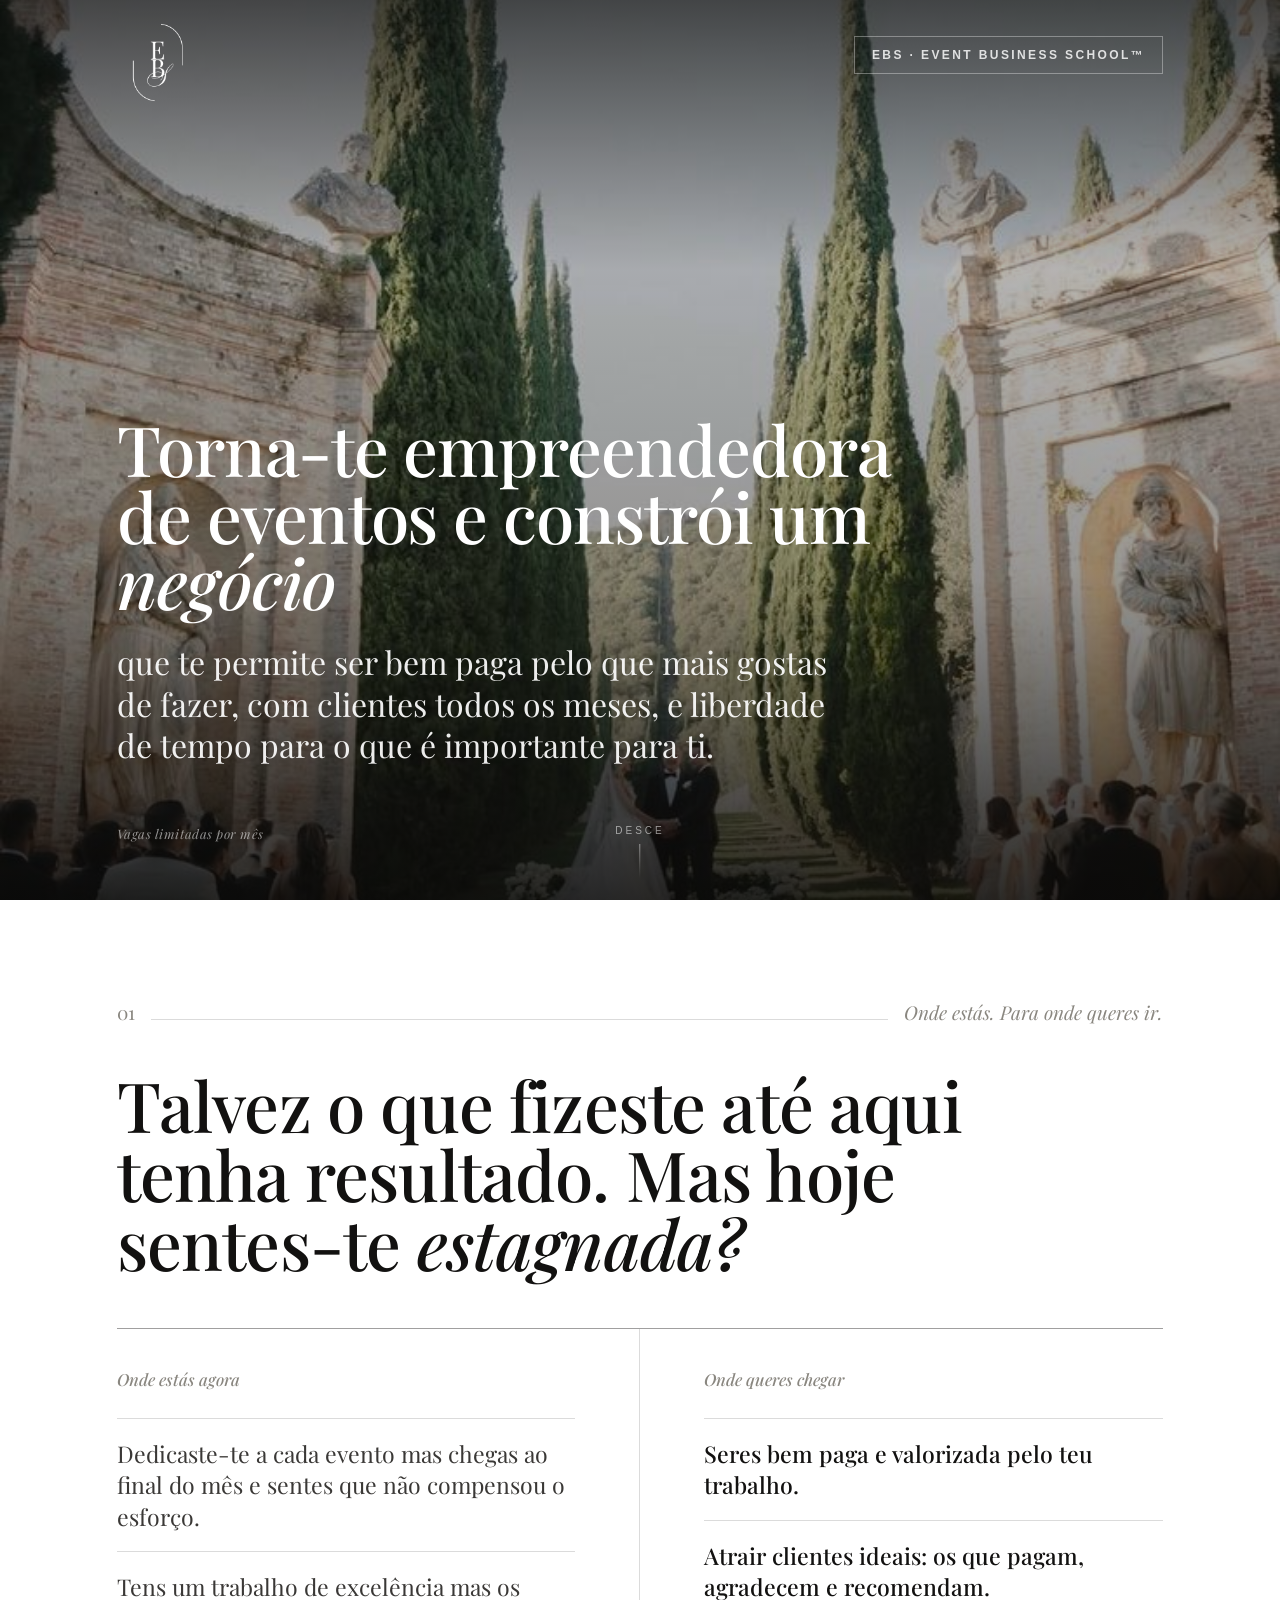
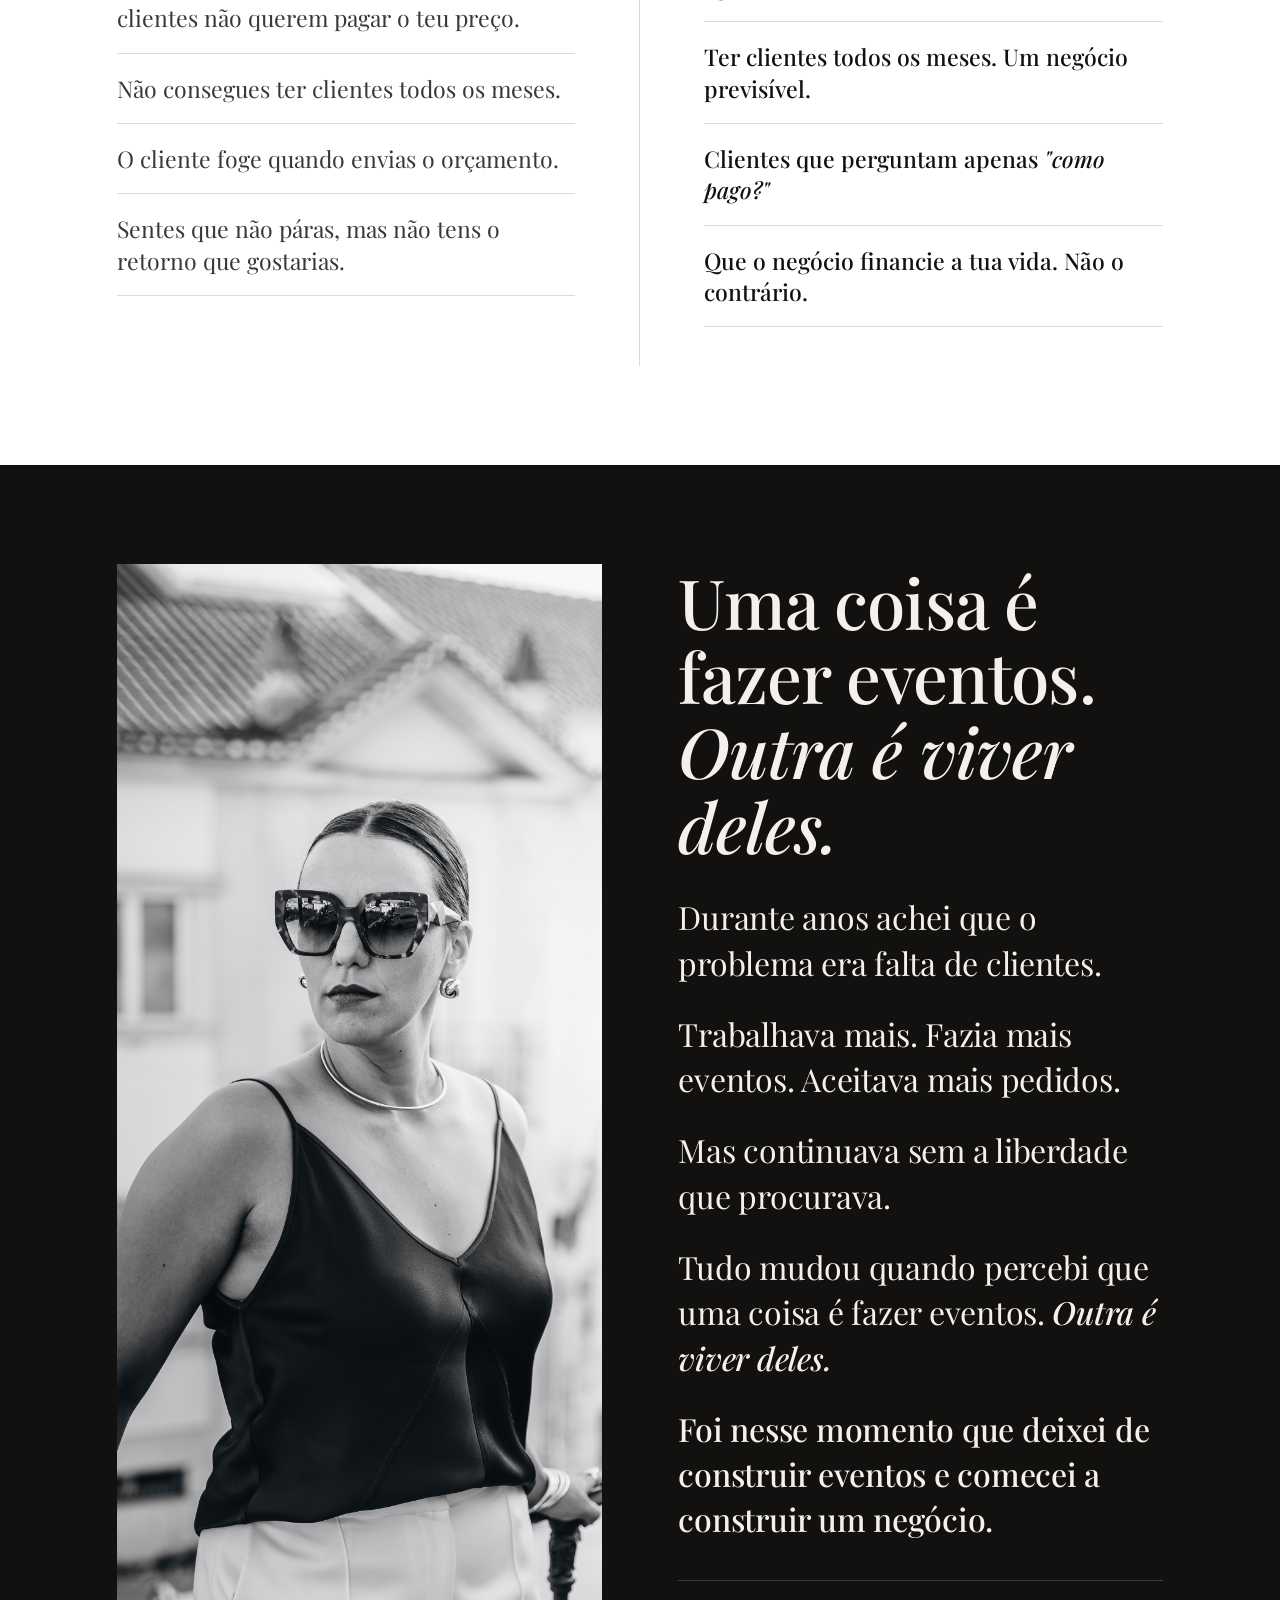
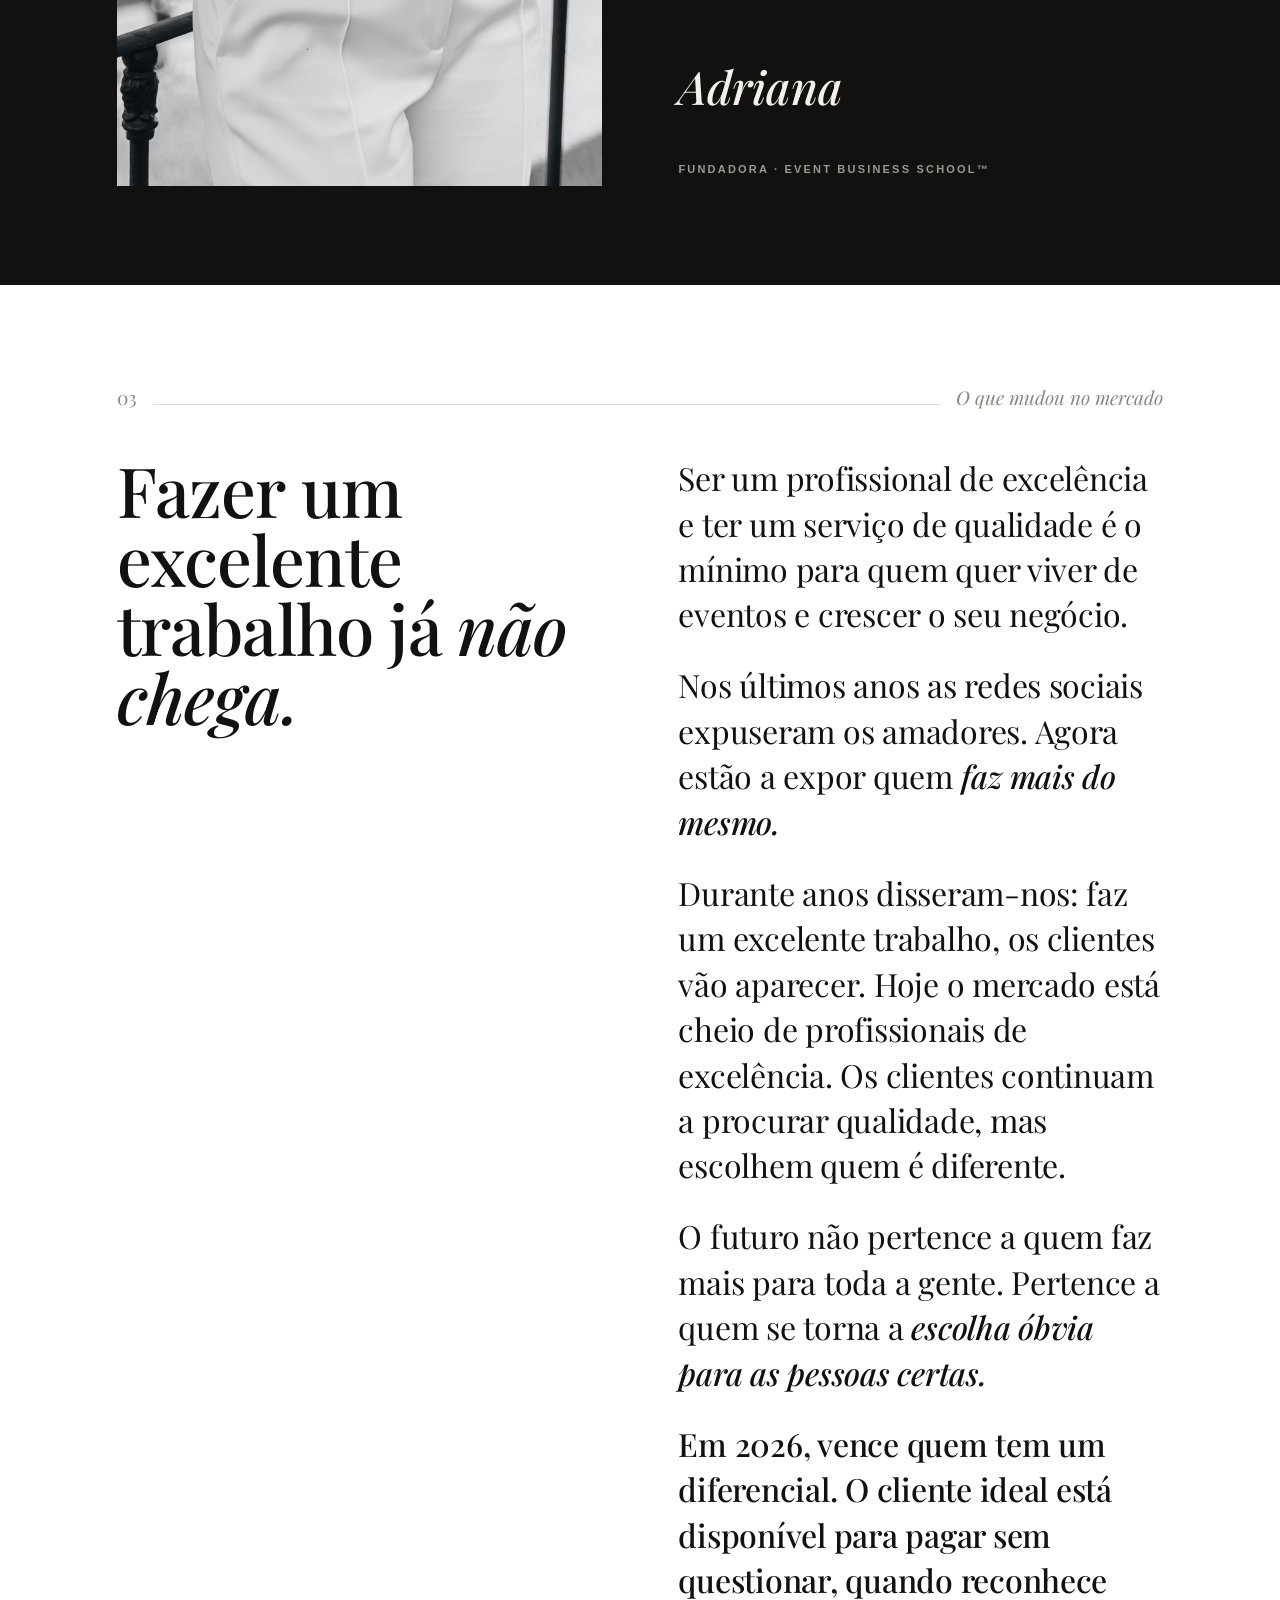
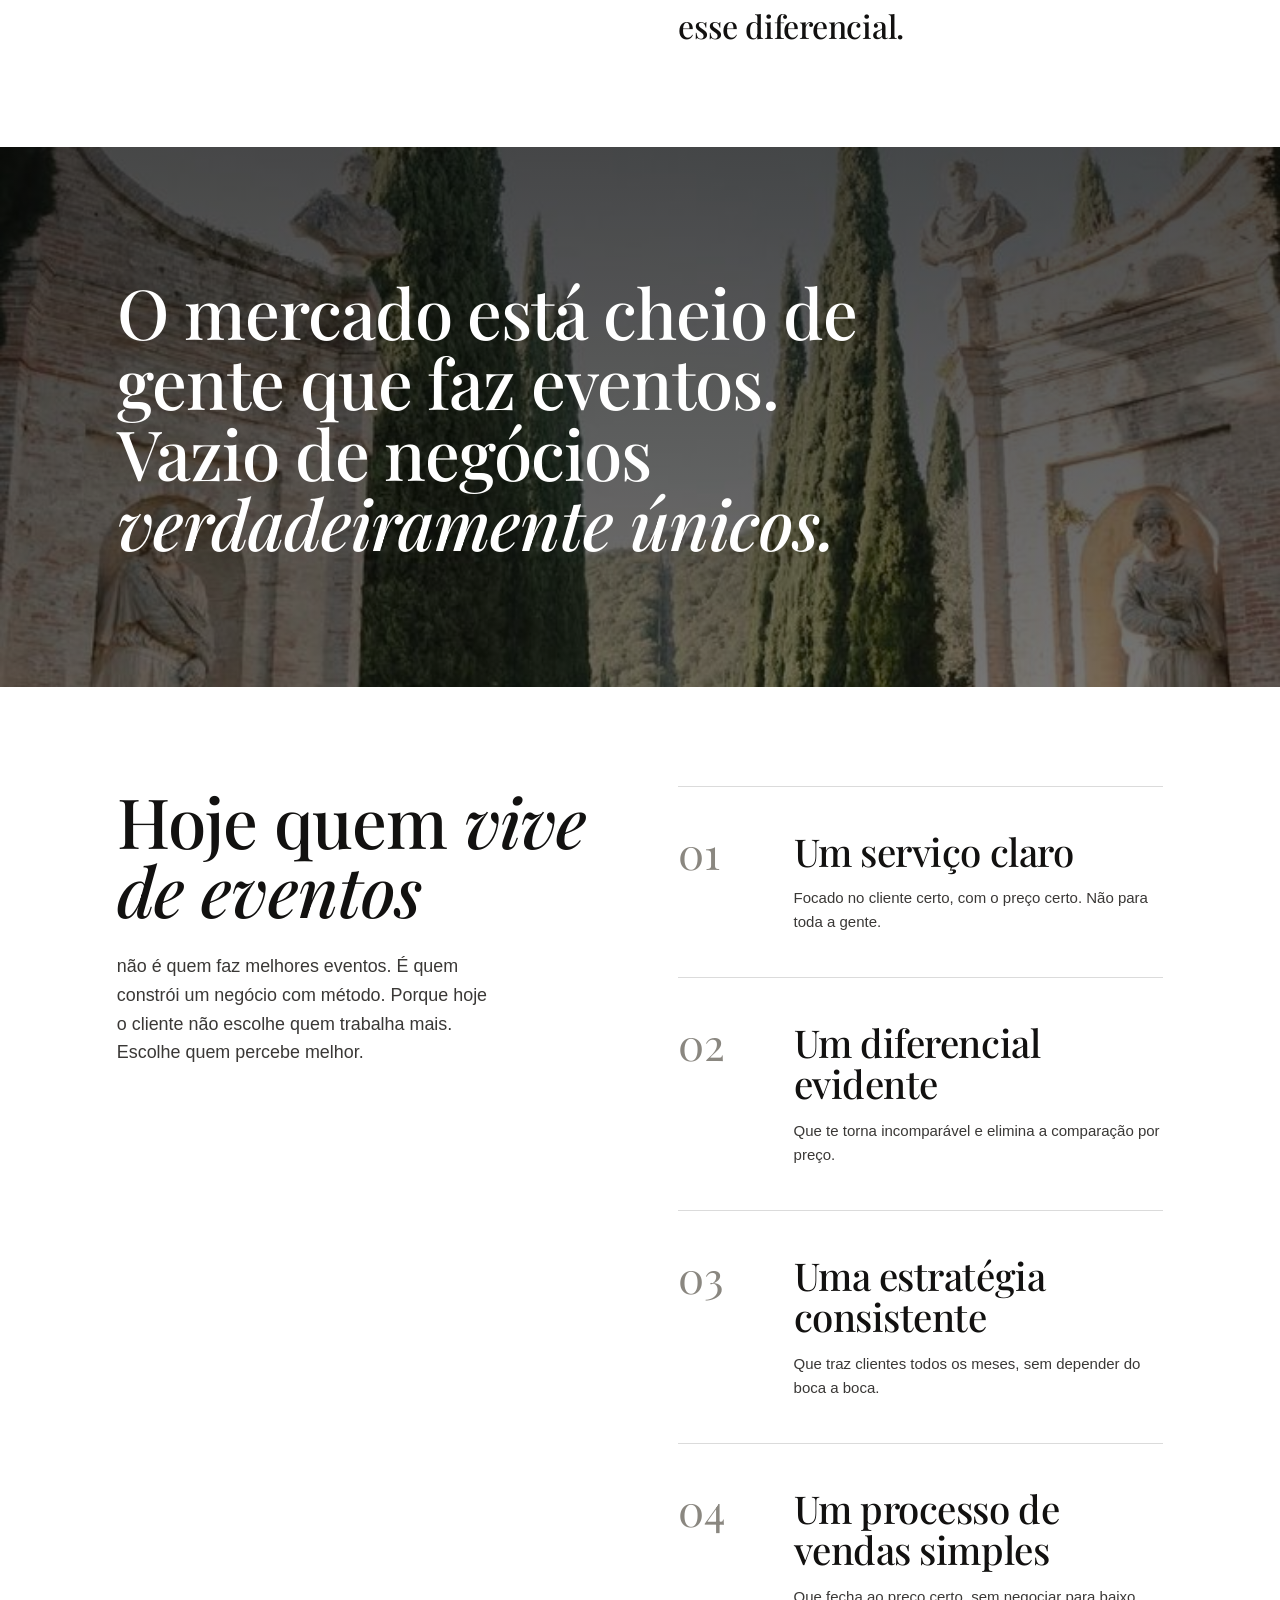
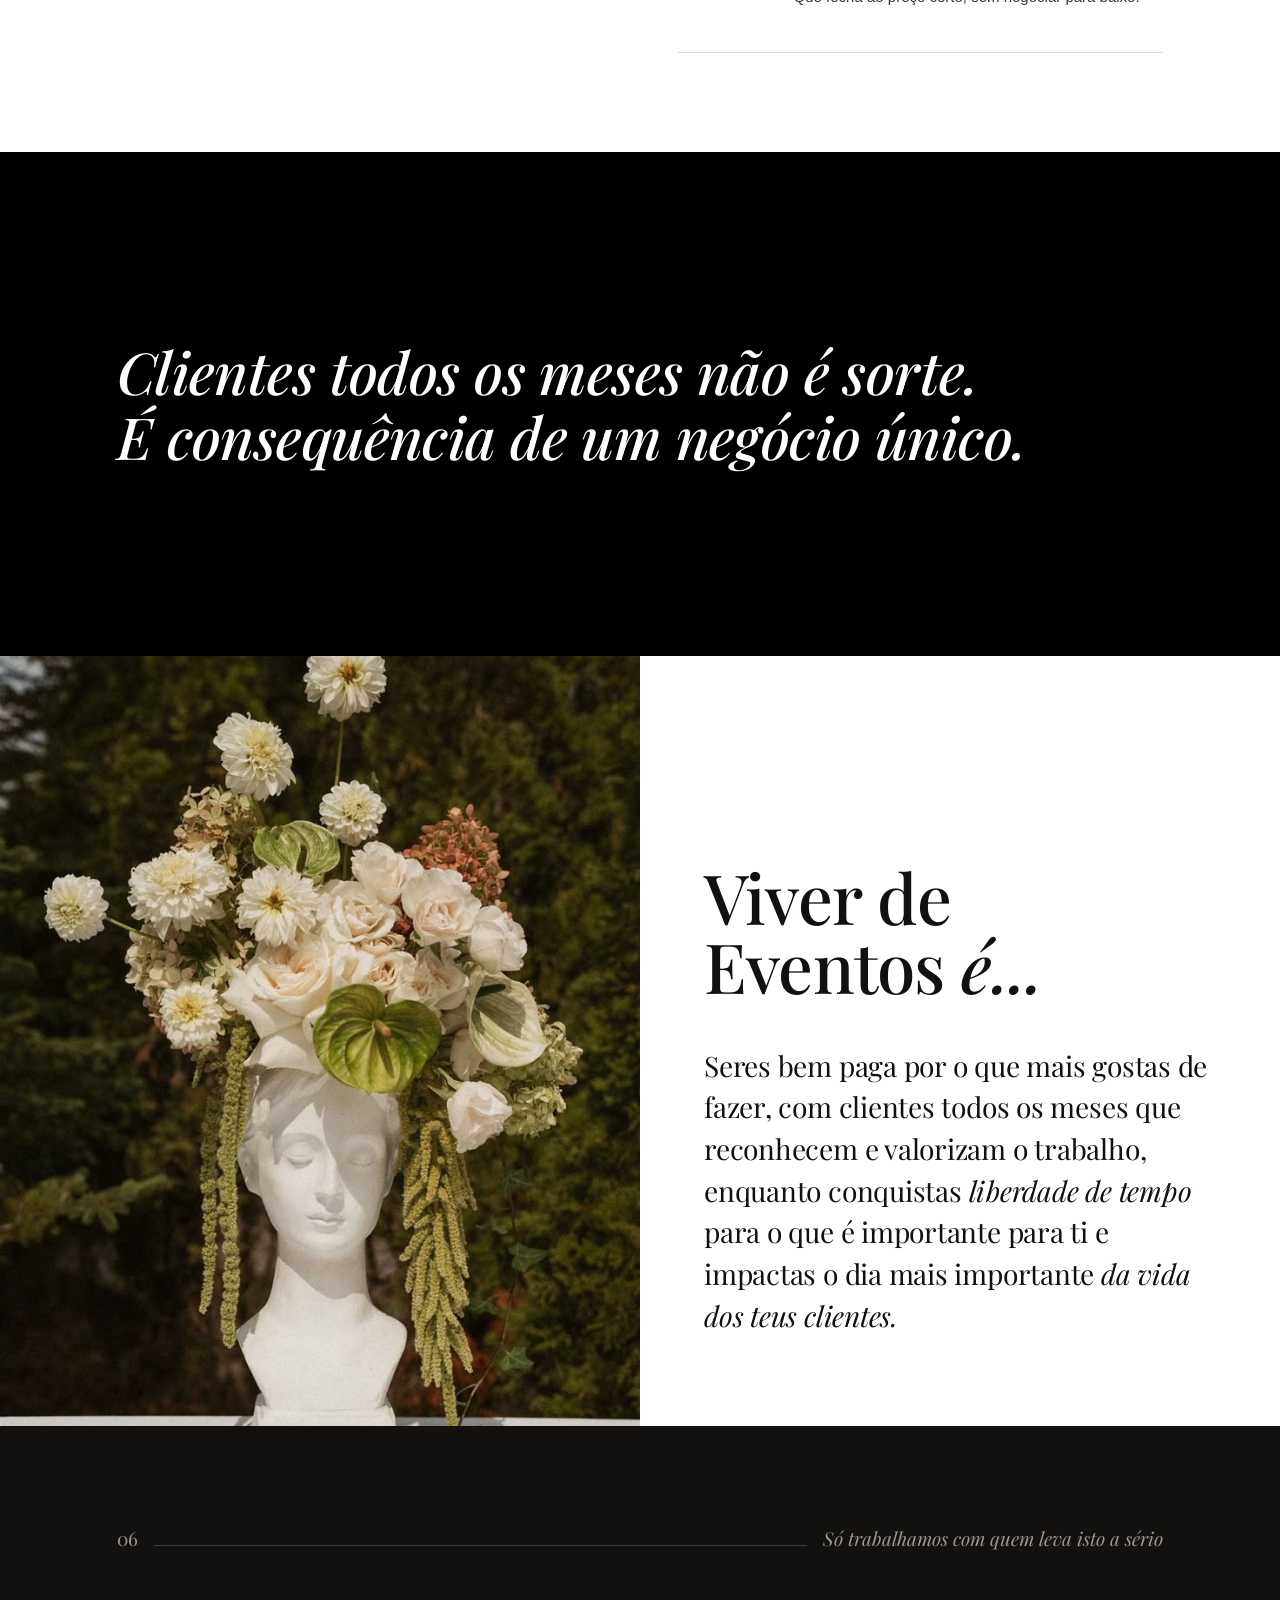
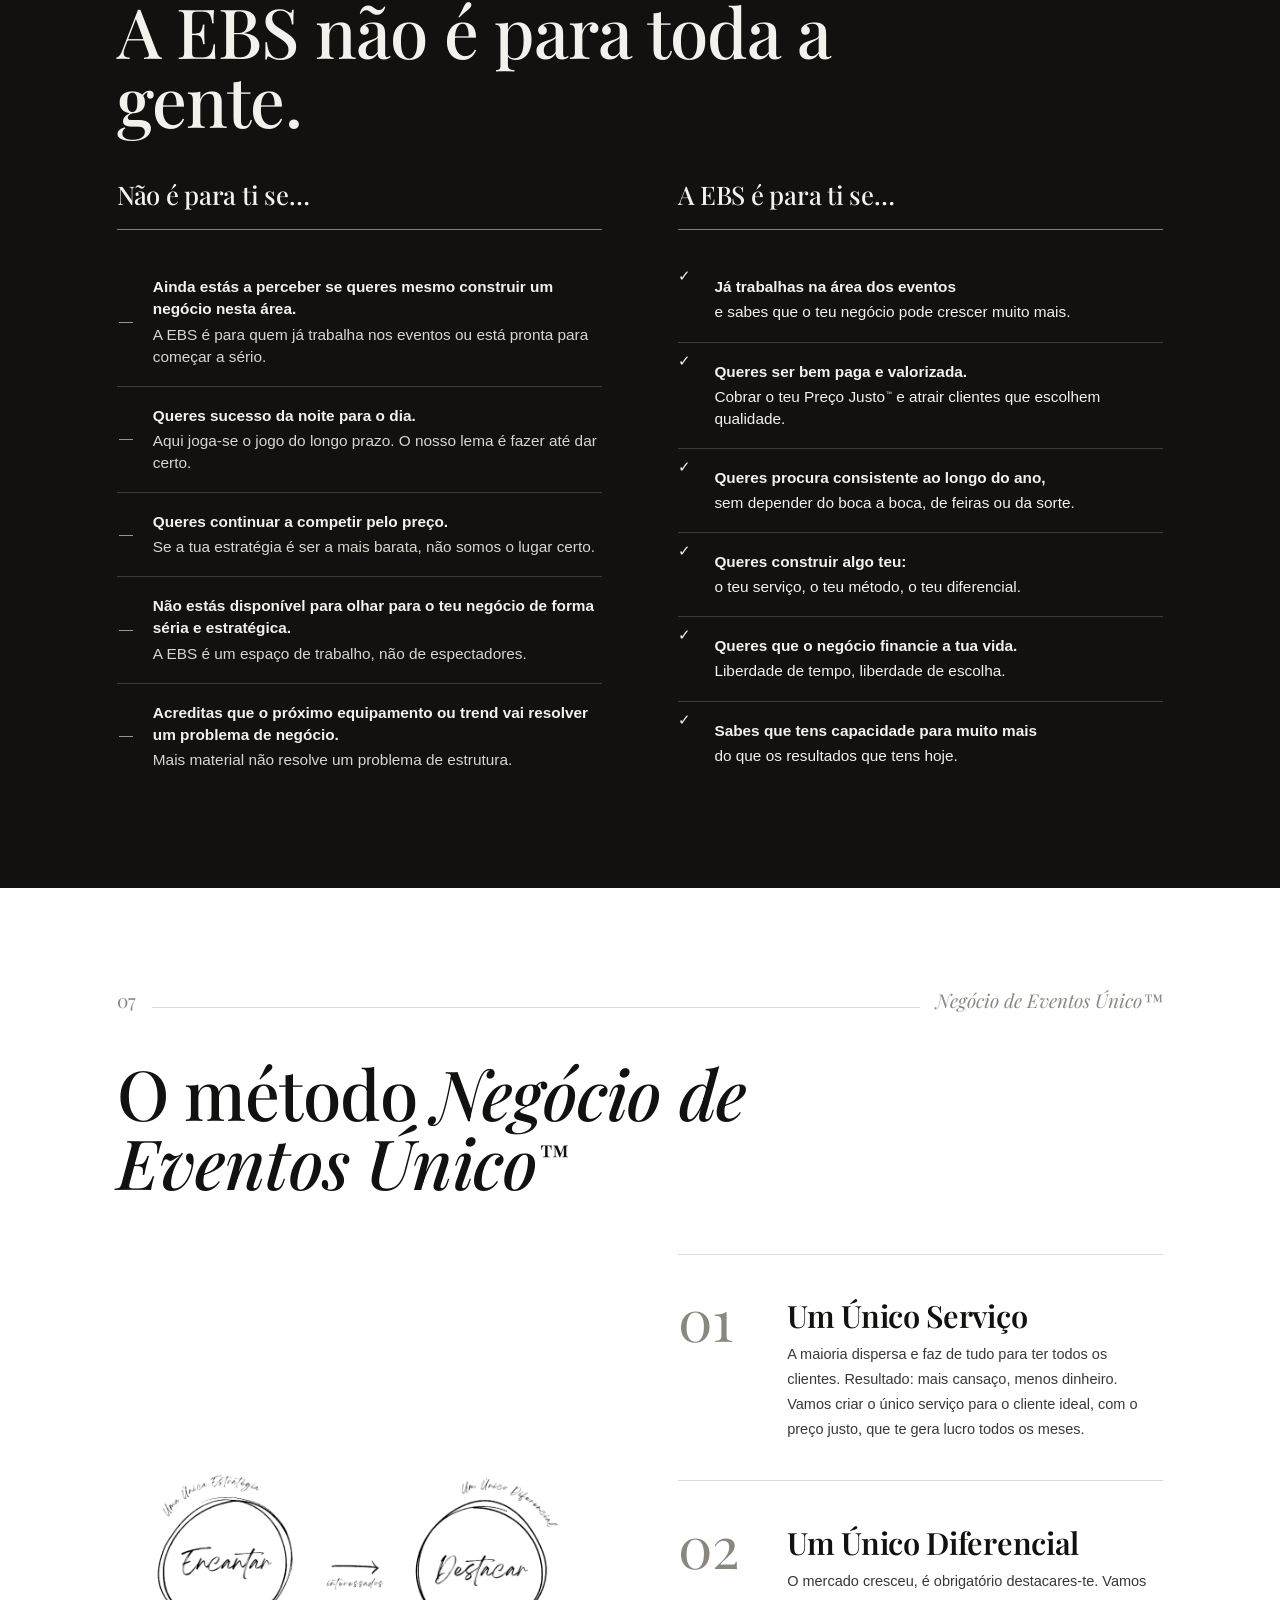
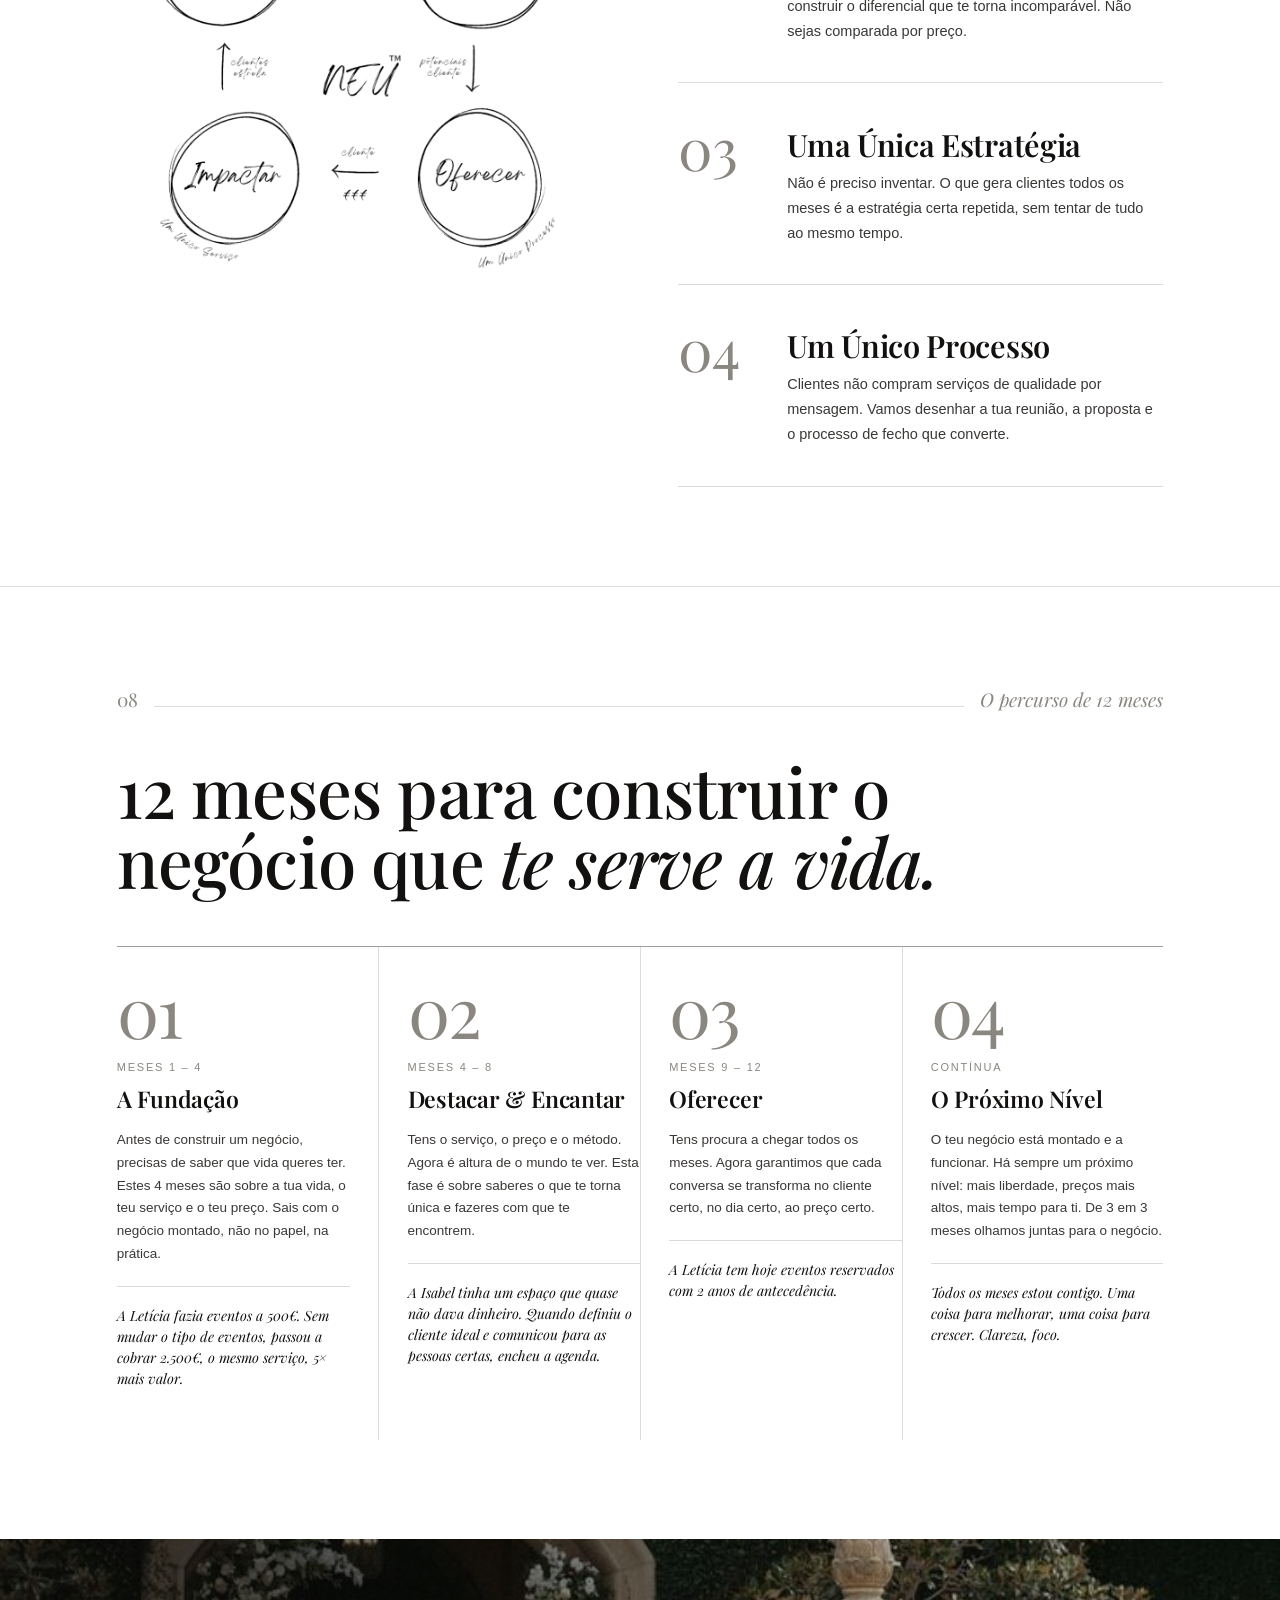
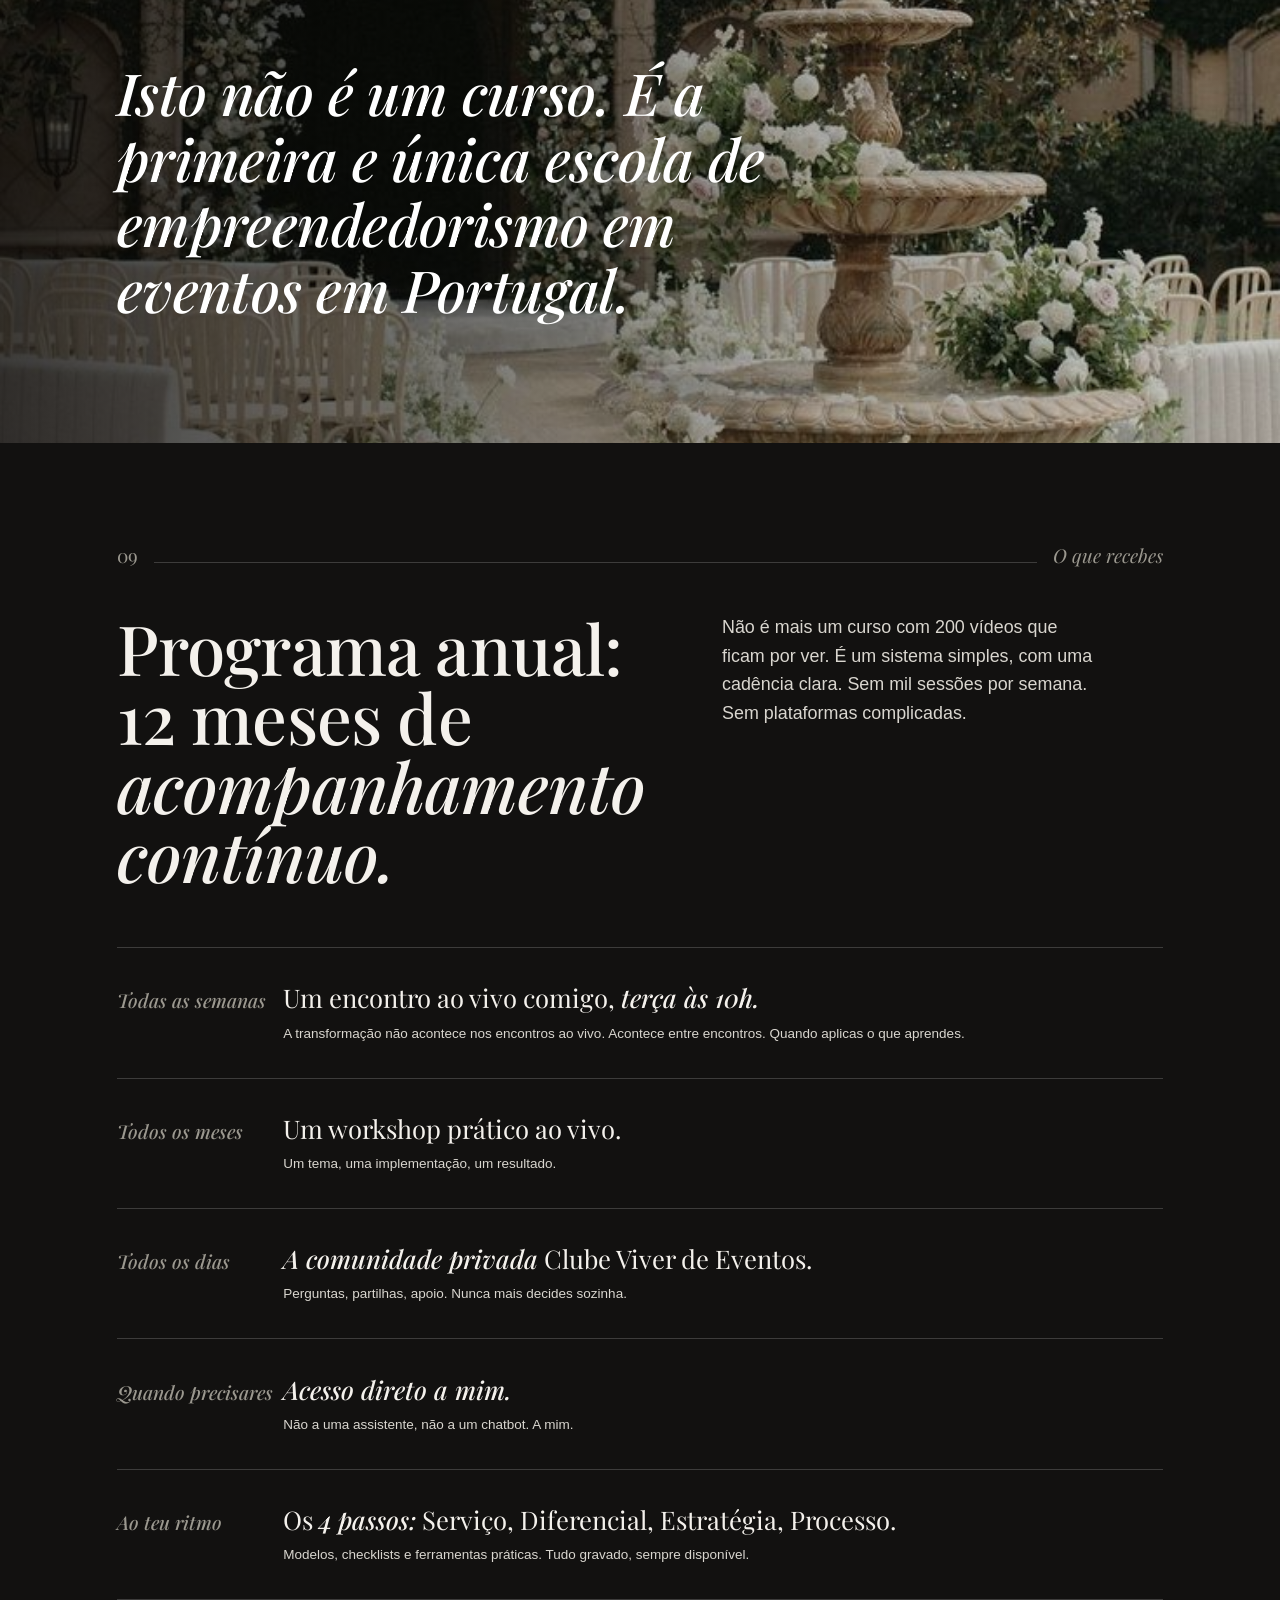
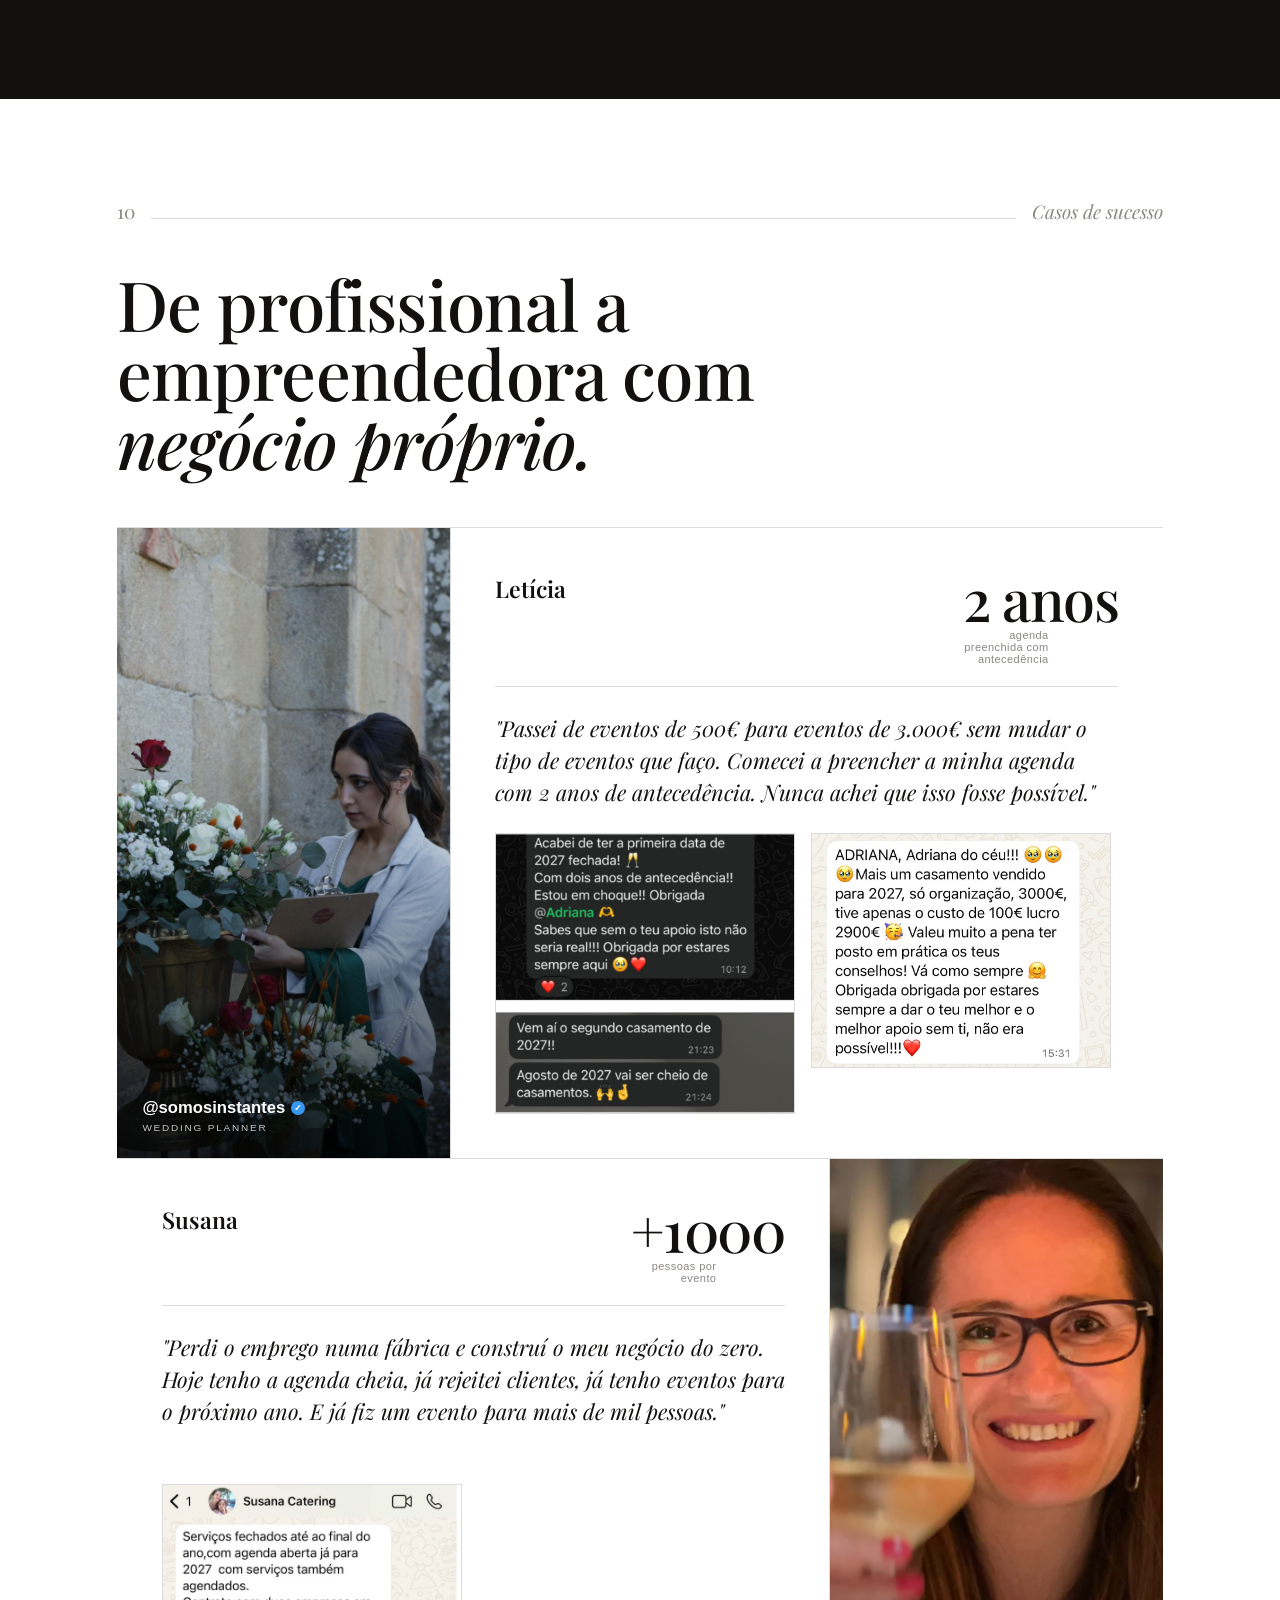
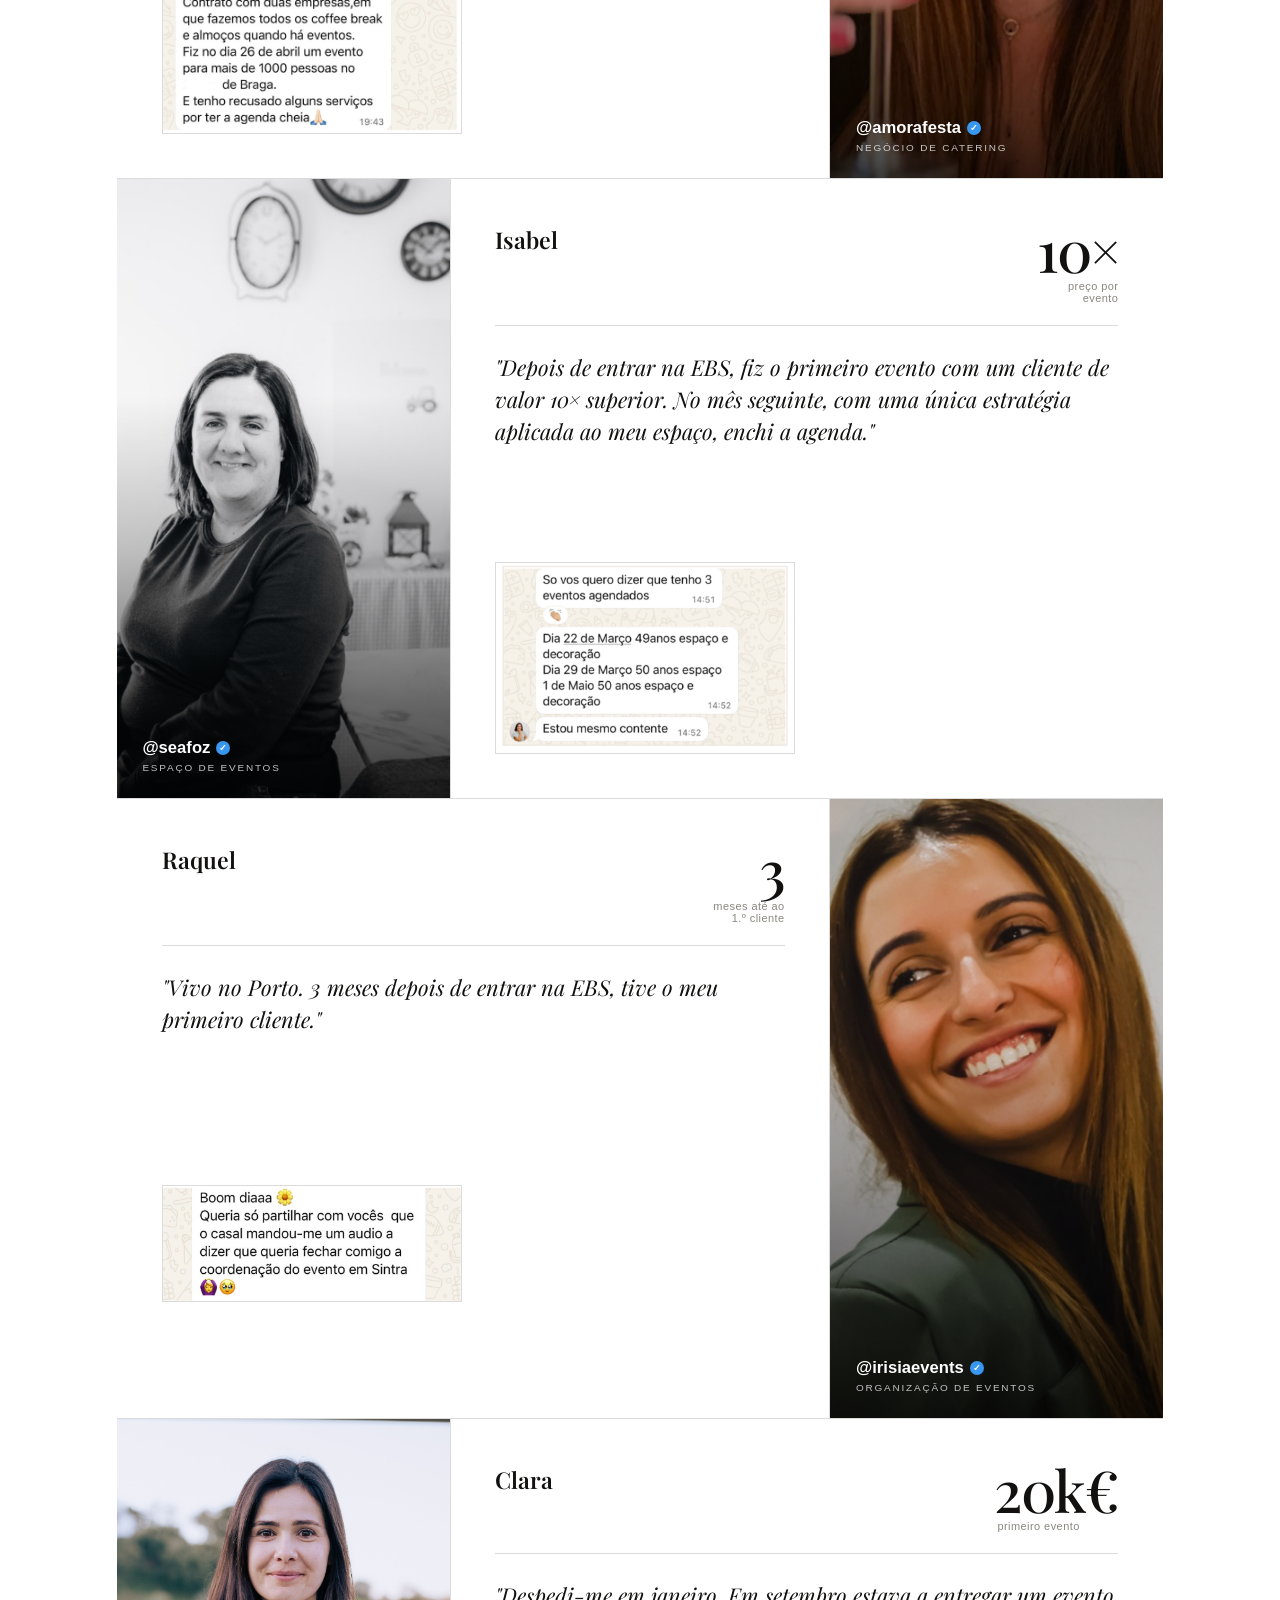
==== commit b8f52243: "Reduzir título hero e uniformizar tamanhos de títulos (76px máx)" ====
--- a/index.html
+++ b/index.html
@@ -752,7 +752,7 @@
       <span class="hero-format ebs">EBS · Event Business School™</span>
     </div>
     <div class="hero-mid">
-      <h1 class="display hero-title" style="max-width:14ch; font-size:clamp(42px,7.6vw,114px);">
+      <h1 class="display hero-title" style="max-width:18ch; font-size:clamp(34px,5.4vw,76px);">
         Torna-te empreendedora de eventos e constrói um <em>negócio</em>
       </h1>
       <p class="hero-sub" style="max-width:38ch;">
@@ -810,7 +810,7 @@
         <img class="photo-img" src="assets/photos/_BS_1520.jpg" alt="Adriana" style="object-position:center 18%;">
       </div>
       <div class="reveal d1">
-        <h2 class="h2" style="font-size:clamp(24px,3.2vw,46px); line-height:1.08; margin-bottom:clamp(20px,2.5vw,34px);">Uma coisa é fazer eventos.<br><em>Outra é viver deles.</em></h2>
+        <h2 class="h2" style="line-height:1.08; margin-bottom:clamp(20px,2.5vw,34px);">Uma coisa é fazer eventos.<br><em>Outra é viver deles.</em></h2>
         <div class="crenca">
           <p>Durante anos achei que o problema era falta de clientes.</p>
           <p>Trabalhava mais. Fazia mais eventos. Aceitava mais pedidos.</p>
@@ -855,7 +855,7 @@
   <img class="photo-img" src="assets/ebs/n14.jpeg" alt="Cerimónia de casamento em villa italiana com ciprestes">
   <div class="band-scrim" style="background:linear-gradient(180deg,rgba(6,5,4,.72) 0%,rgba(6,5,4,.55) 100%);"></div>
   <div class="wrap" style="display:flex; flex-direction:column; justify-content:center; align-items:flex-start; padding-top:clamp(60px,8vh,100px); padding-bottom:clamp(60px,8vh,100px);">
-    <p class="display reveal" style="font-size:clamp(32px,5.2vw,78px); max-width:18ch; color:#fff; line-height:1.02;">O mercado está cheio de gente que faz eventos. Vazio de negócios <em>verdadeiramente únicos.</em></p>
+    <p class="display reveal" style="font-size:clamp(34px,5.4vw,76px); max-width:18ch; color:#fff; line-height:1.02;">O mercado está cheio de gente que faz eventos. Vazio de negócios <em>verdadeiramente únicos.</em></p>
   </div>
 </section>
 
@@ -1390,7 +1390,7 @@
 <section class="section final theme-dark" data-screen-label="CTA Final">
   <div class="wrap">
     <div class="center-col">
-      <h2 class="display reveal" style="font-size:clamp(36px,5.4vw,80px); max-width:16ch;">Tu não queres um negócio gigante. Queres uma <em>vida gigante.</em></h2>
+      <h2 class="display reveal" style="font-size:clamp(34px,5.4vw,76px); max-width:16ch;">Tu não queres um negócio gigante. Queres uma <em>vida gigante.</em></h2>
       <p class="lead reveal d1 measure-wide" style="margin:clamp(22px,3vw,38px) auto 0; text-align:center; max-width:38ch;">Com um negócio que a financie. Então vamos construí-lo juntas em 2026. Bora?</p>
       <div class="reveal d2" style="margin-top:clamp(32px,4vw,52px);">
         <a class="btn" href="#candidatura" style="background:#ffffff; color:#121110; border-color:#ffffff;"><span>Quero candidatar-me</span></a>
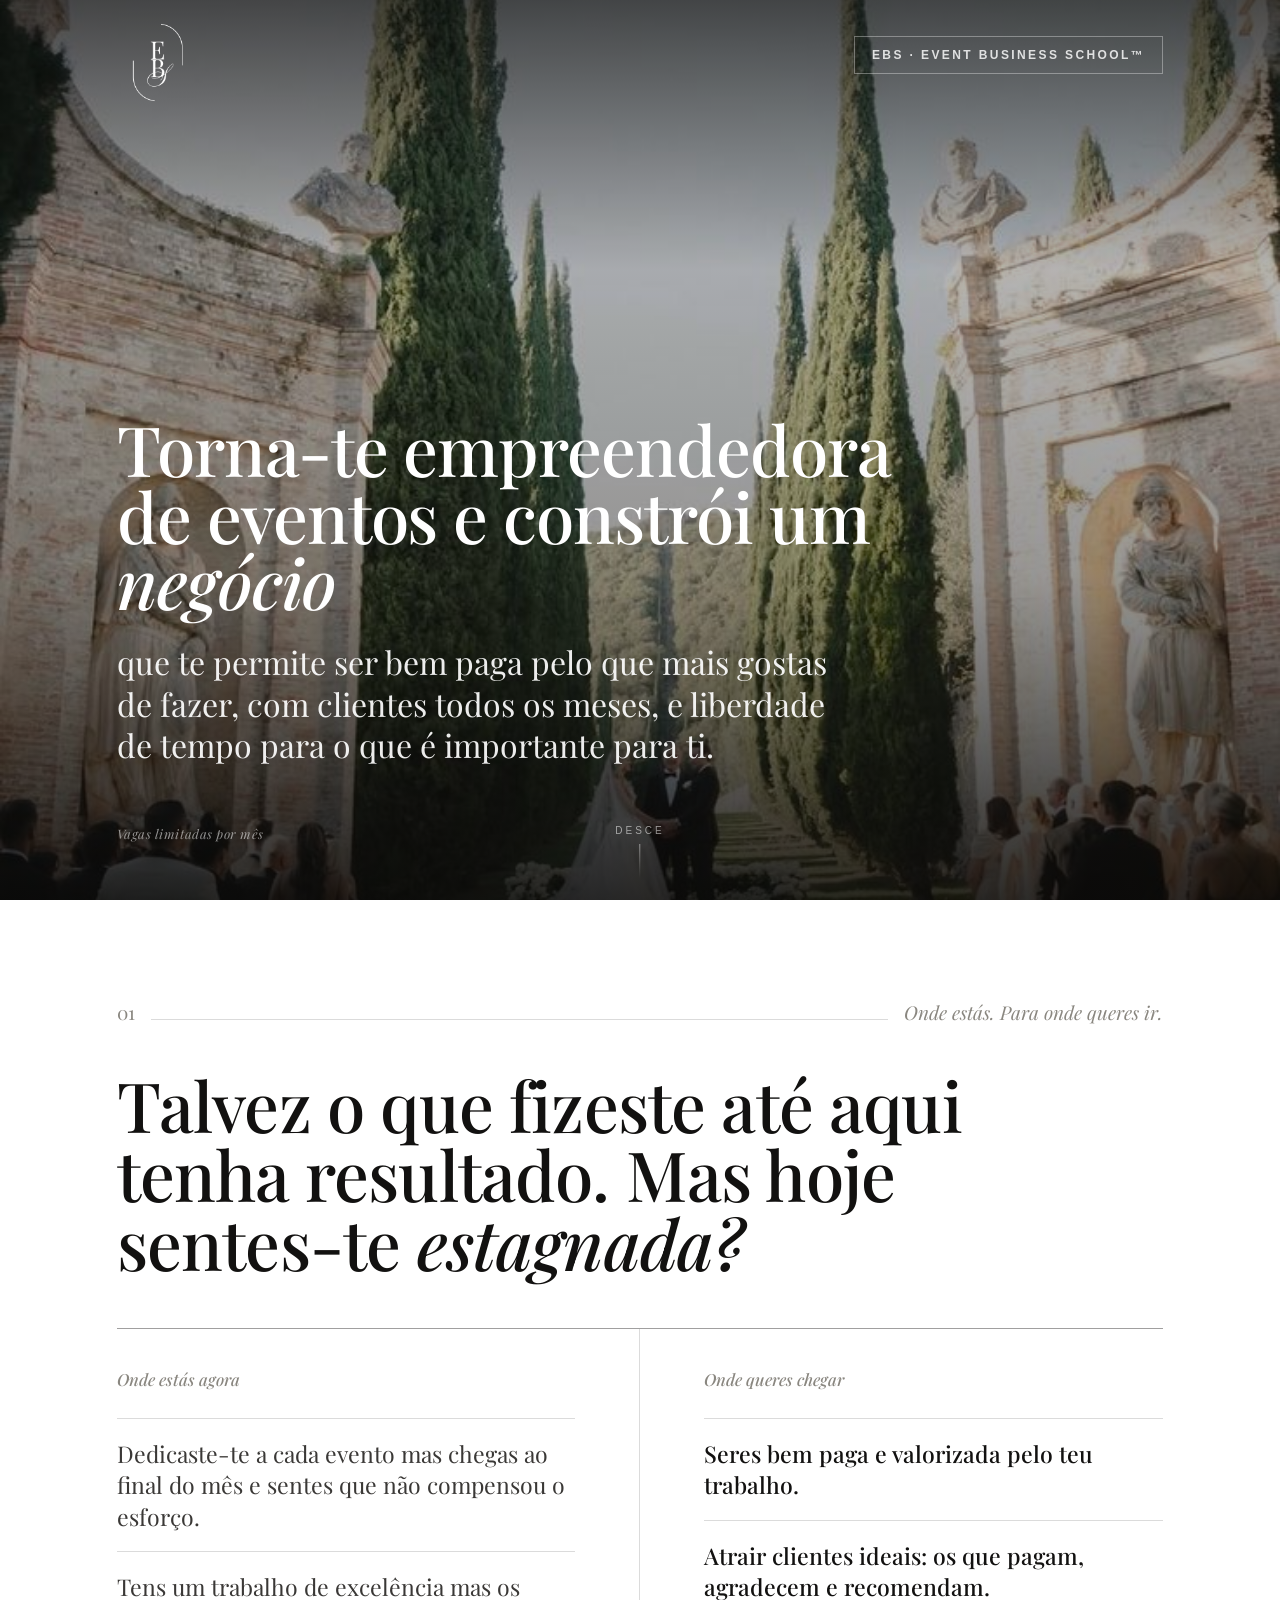
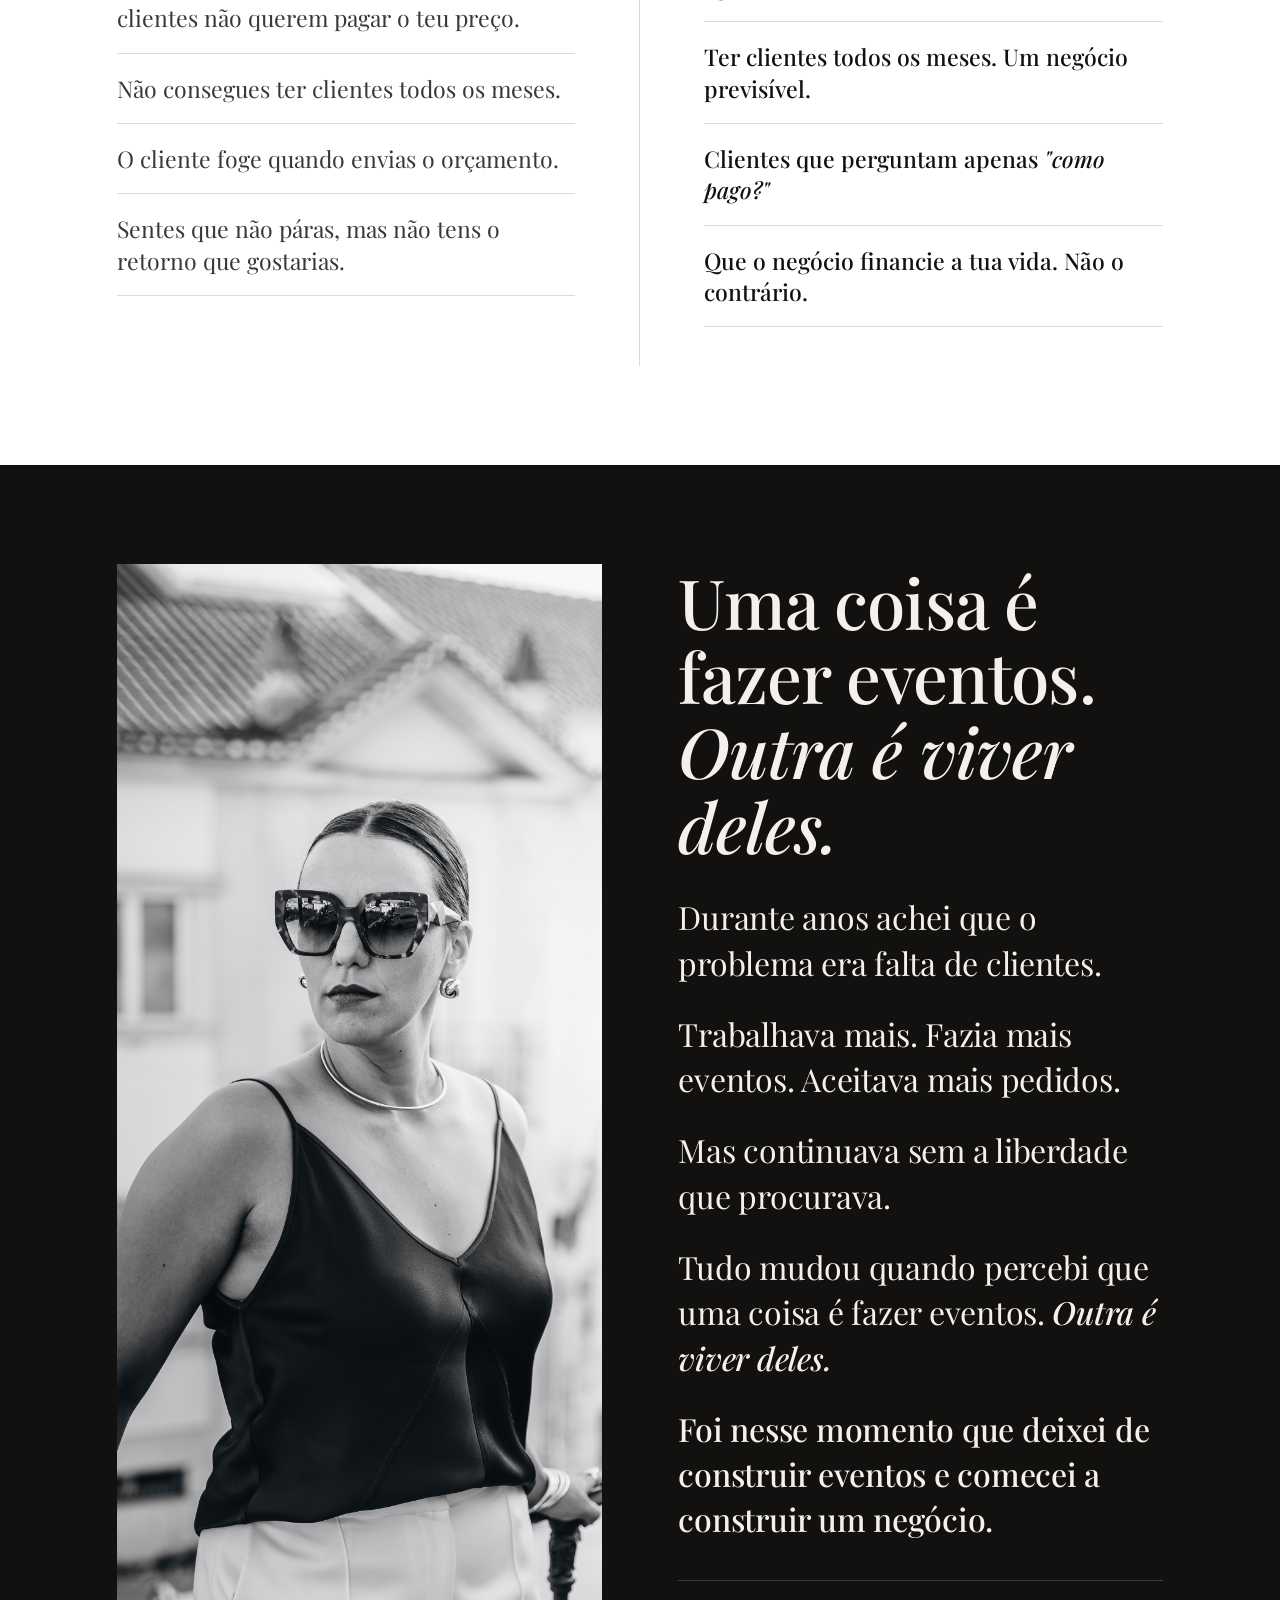
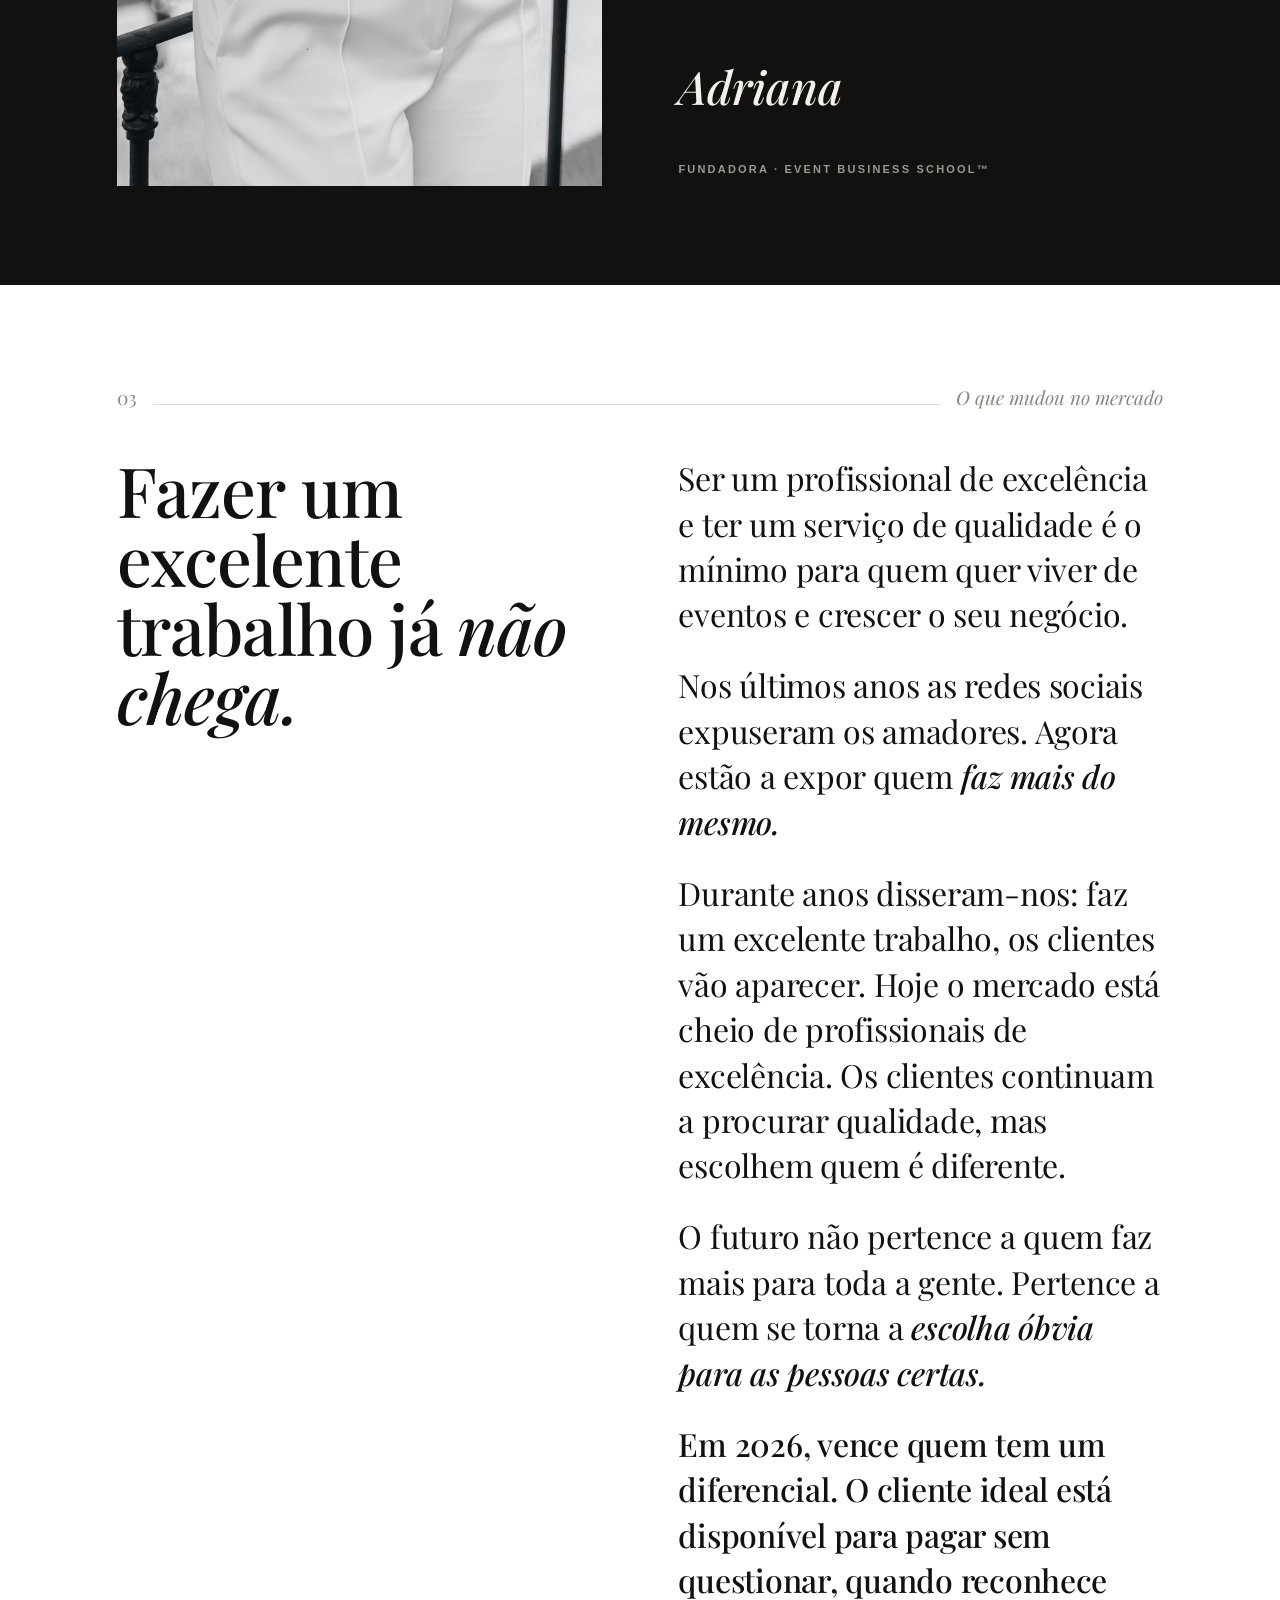
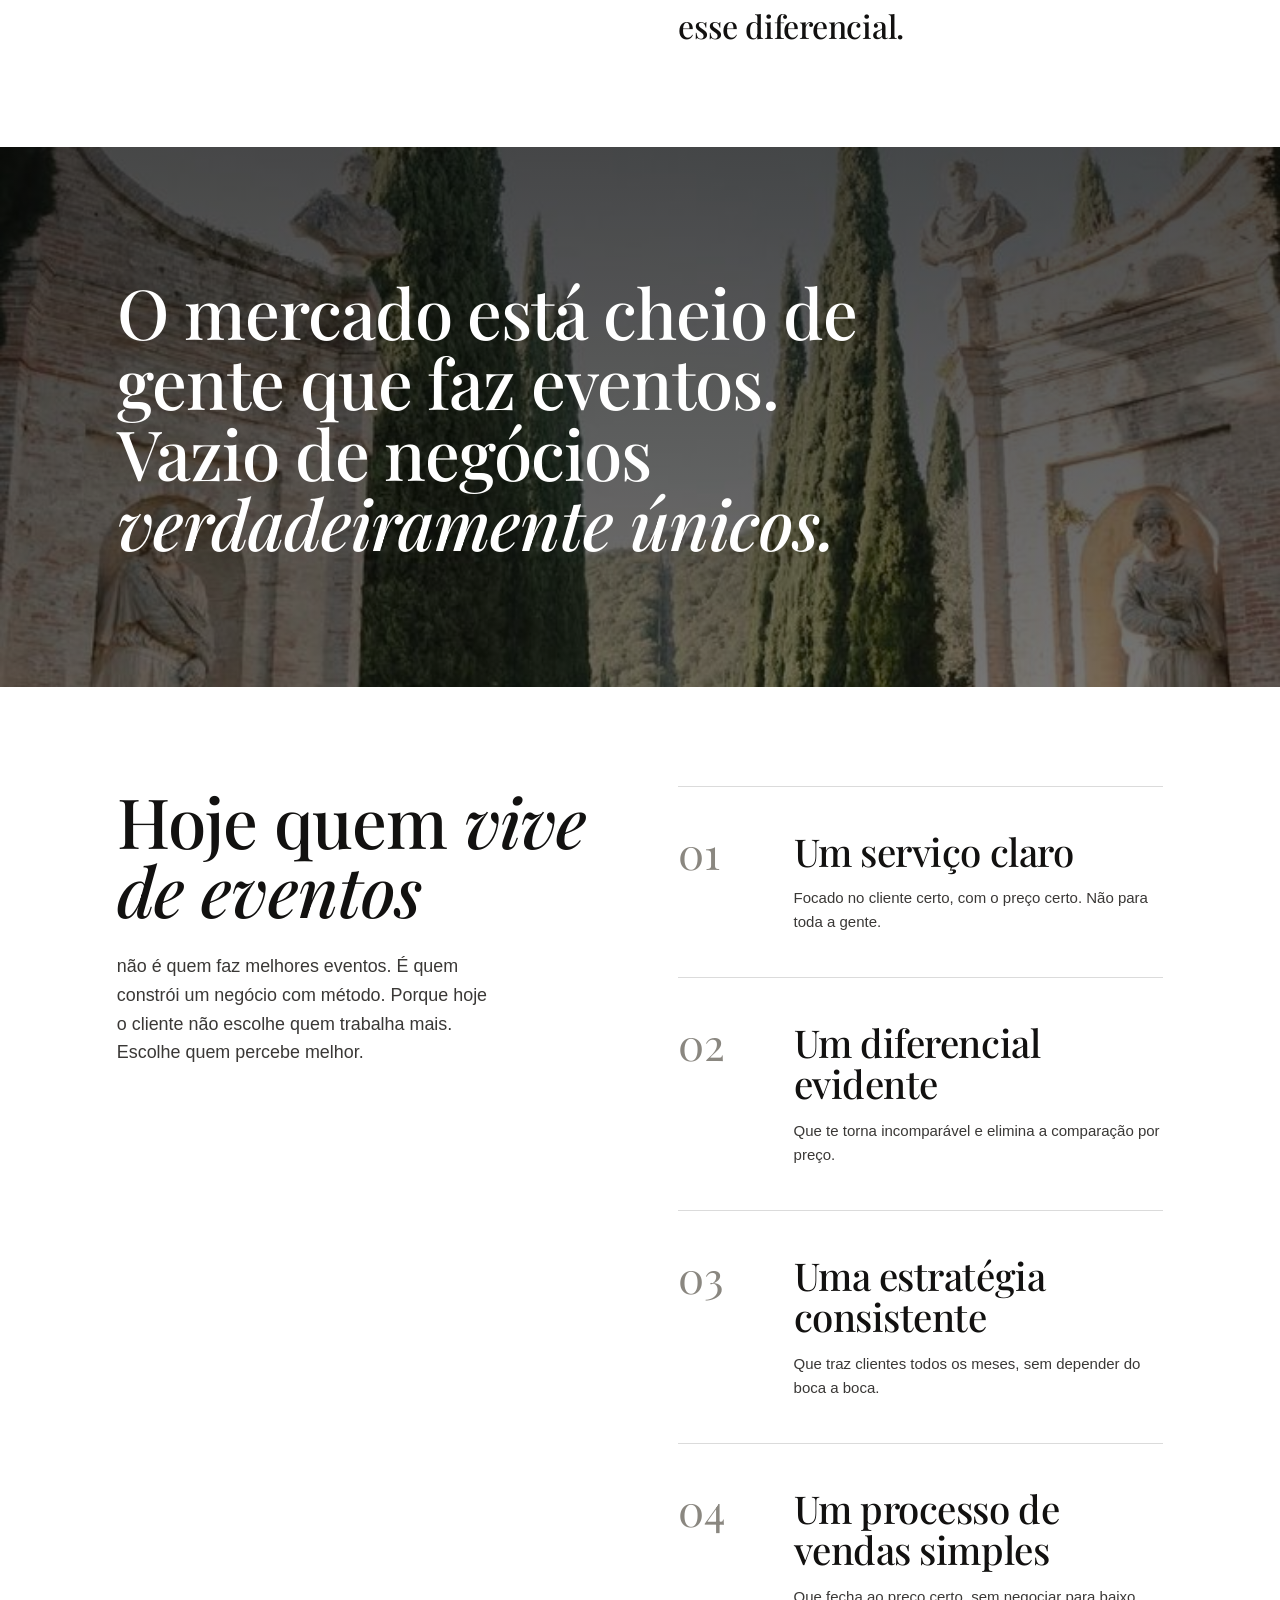
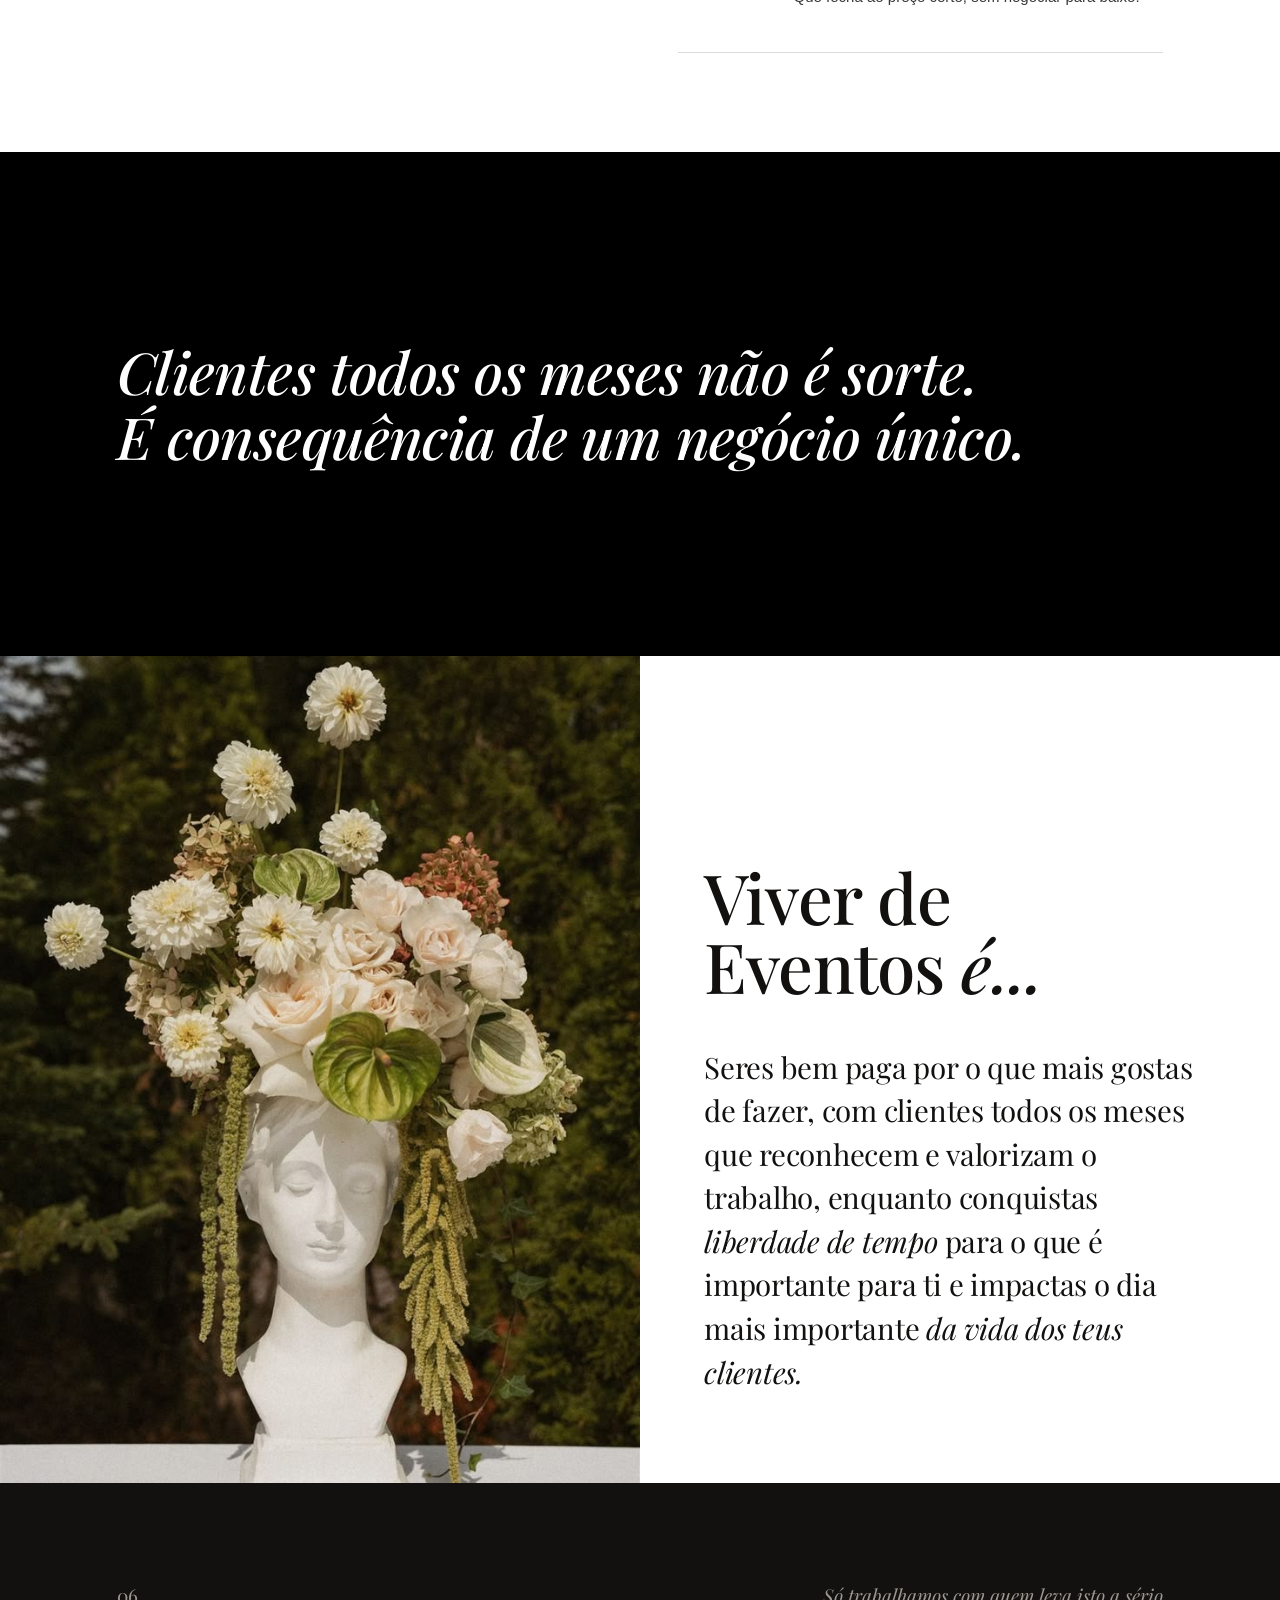
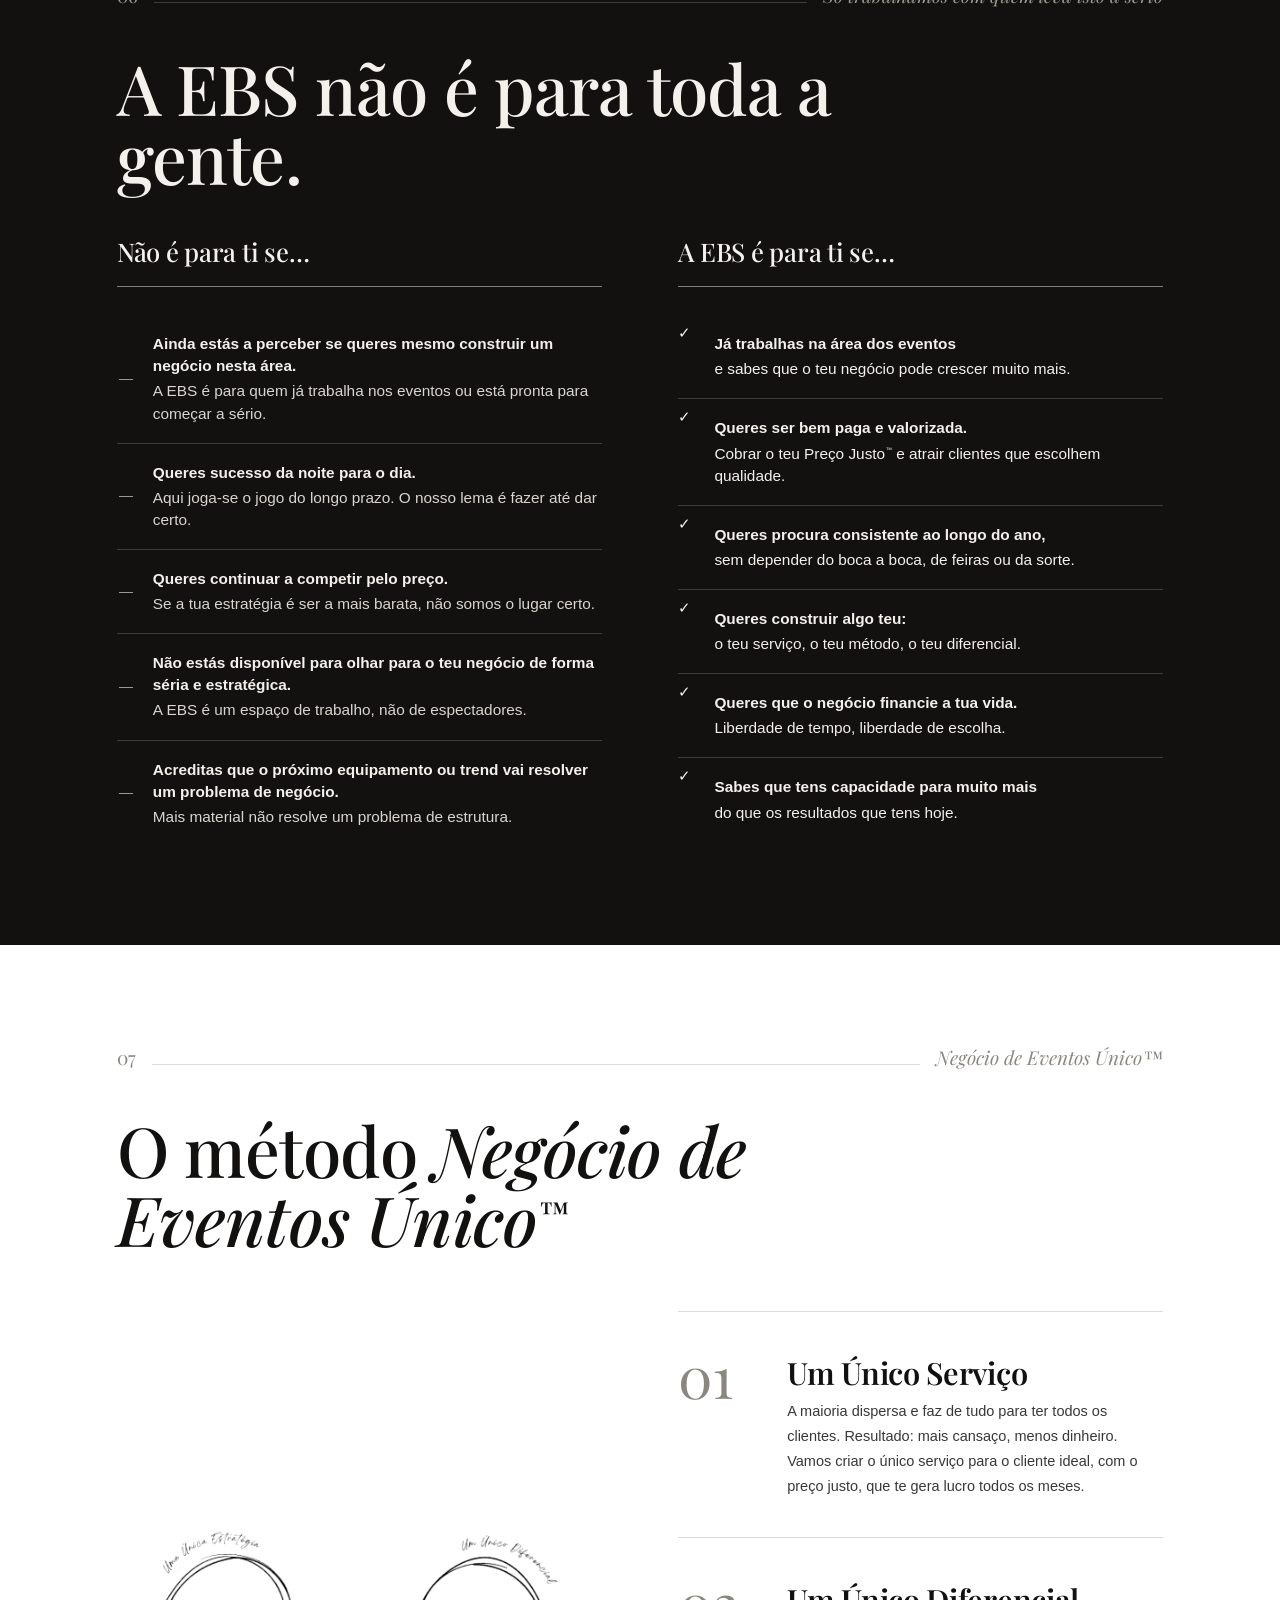
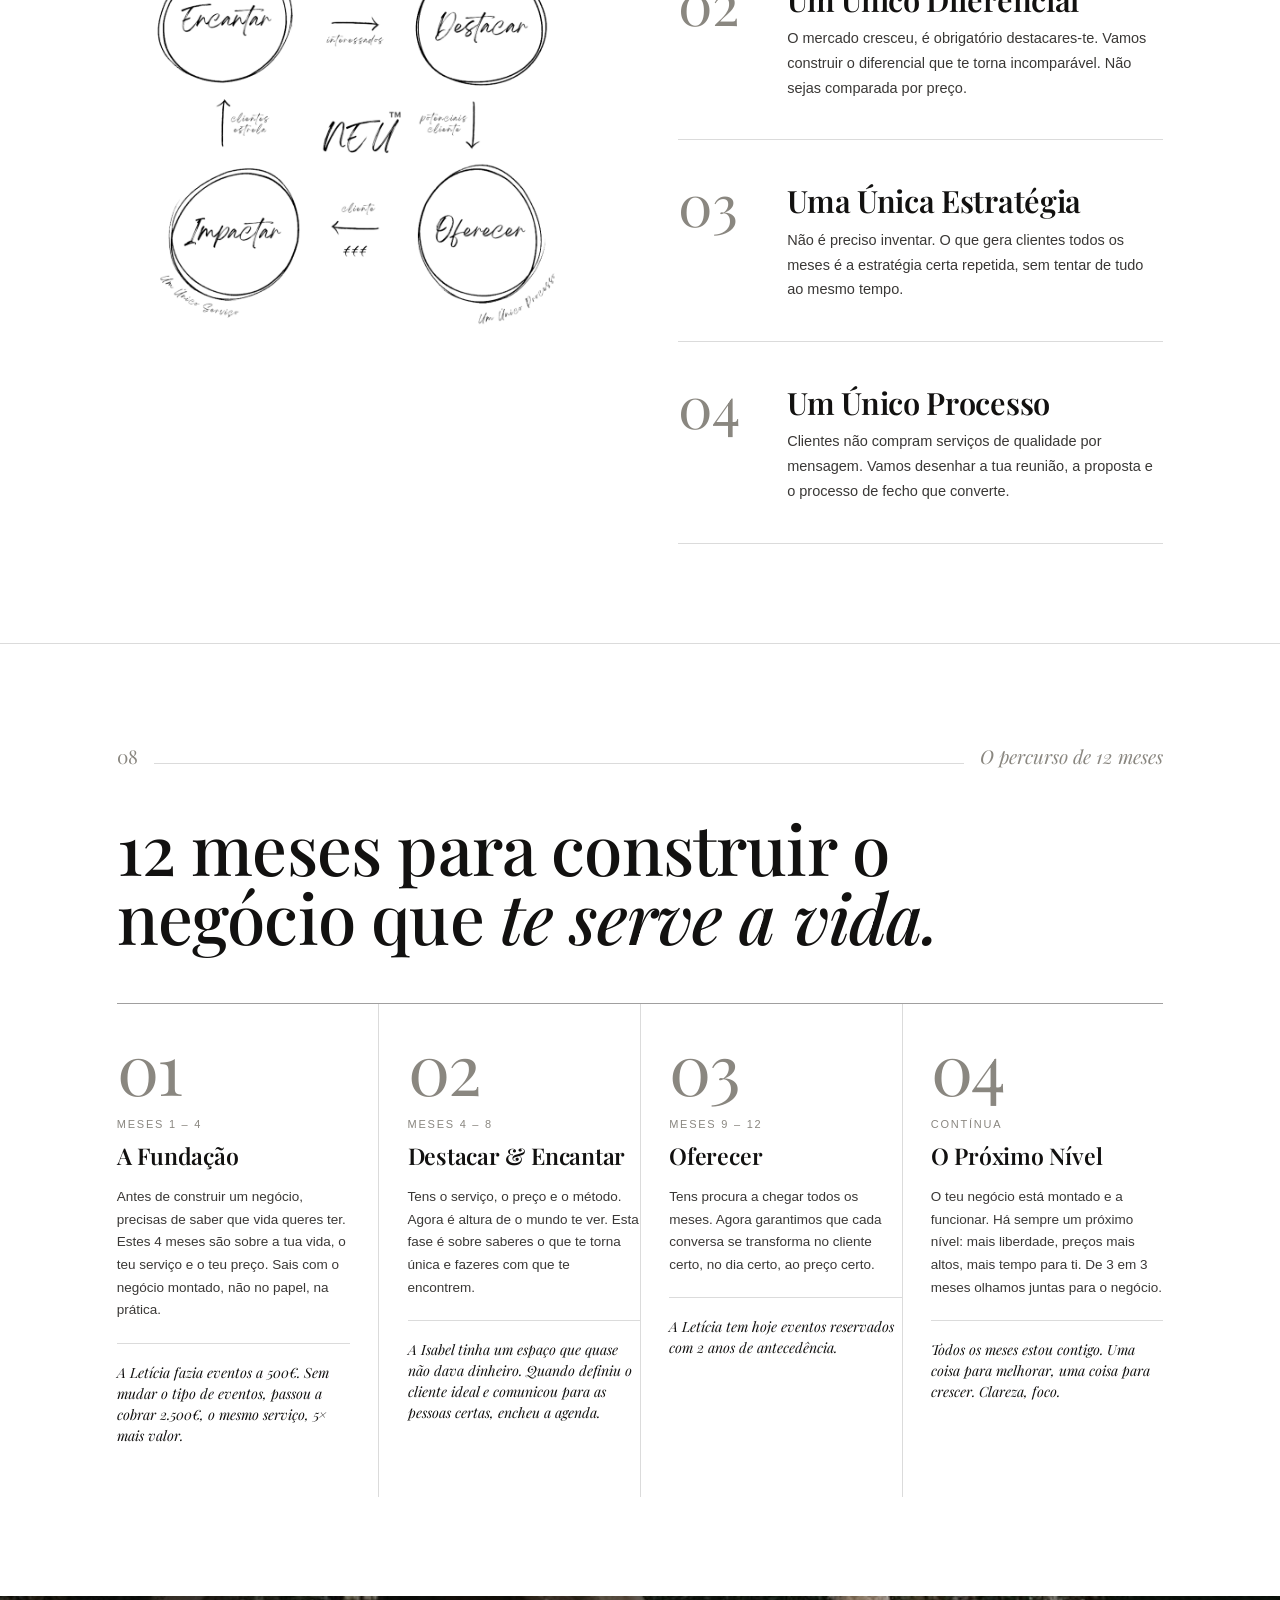
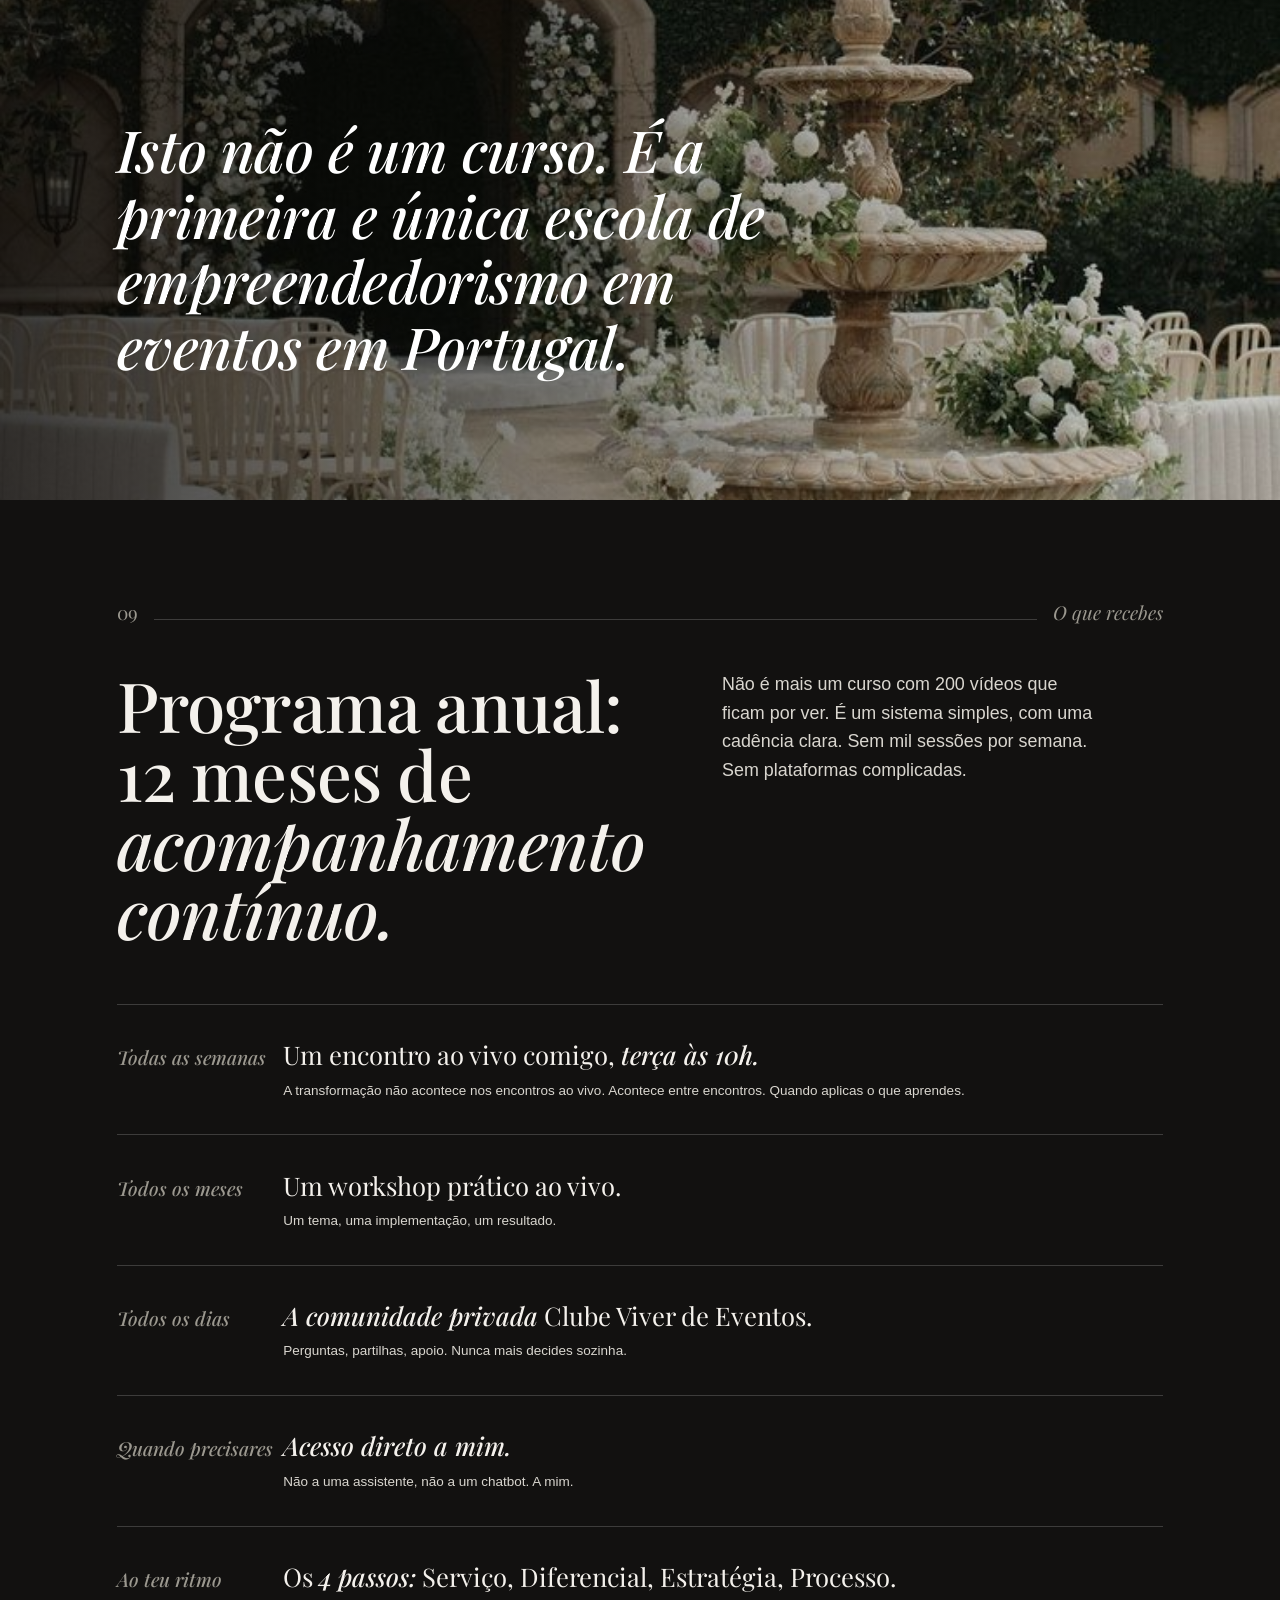
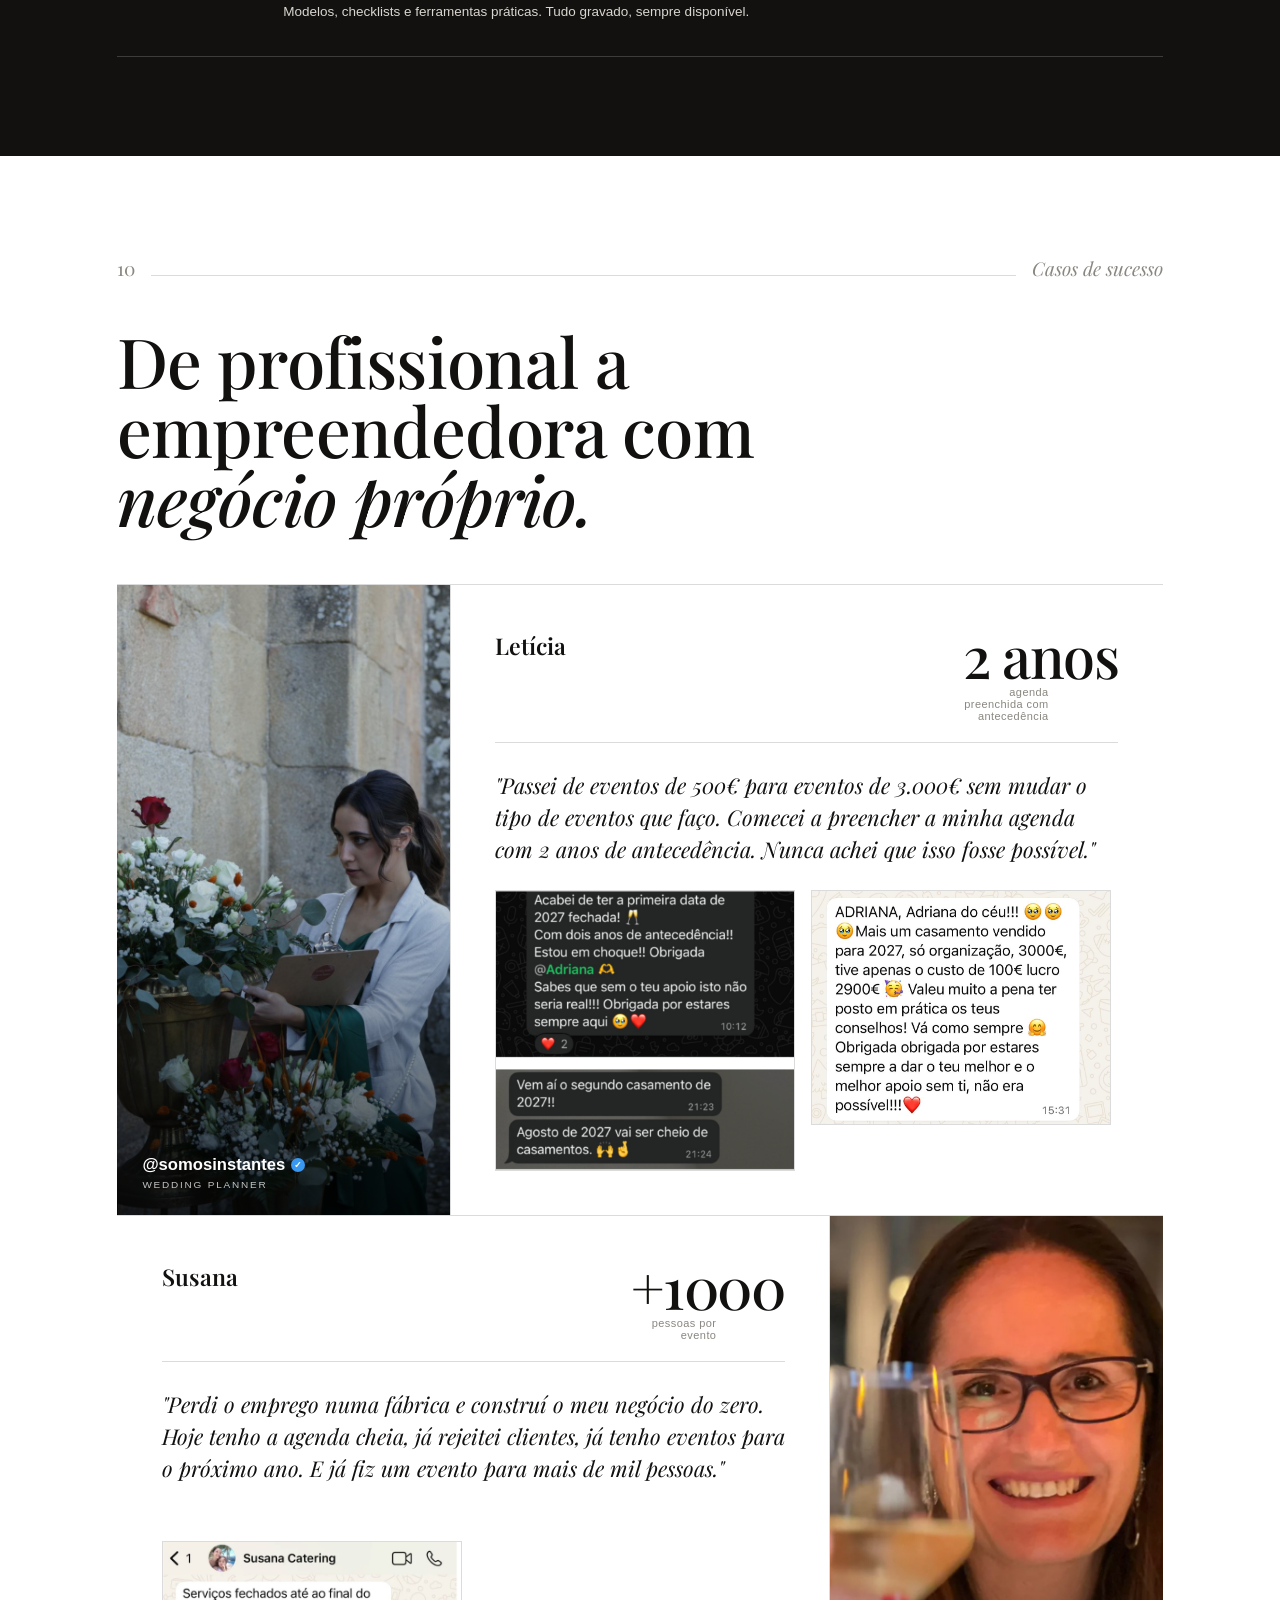
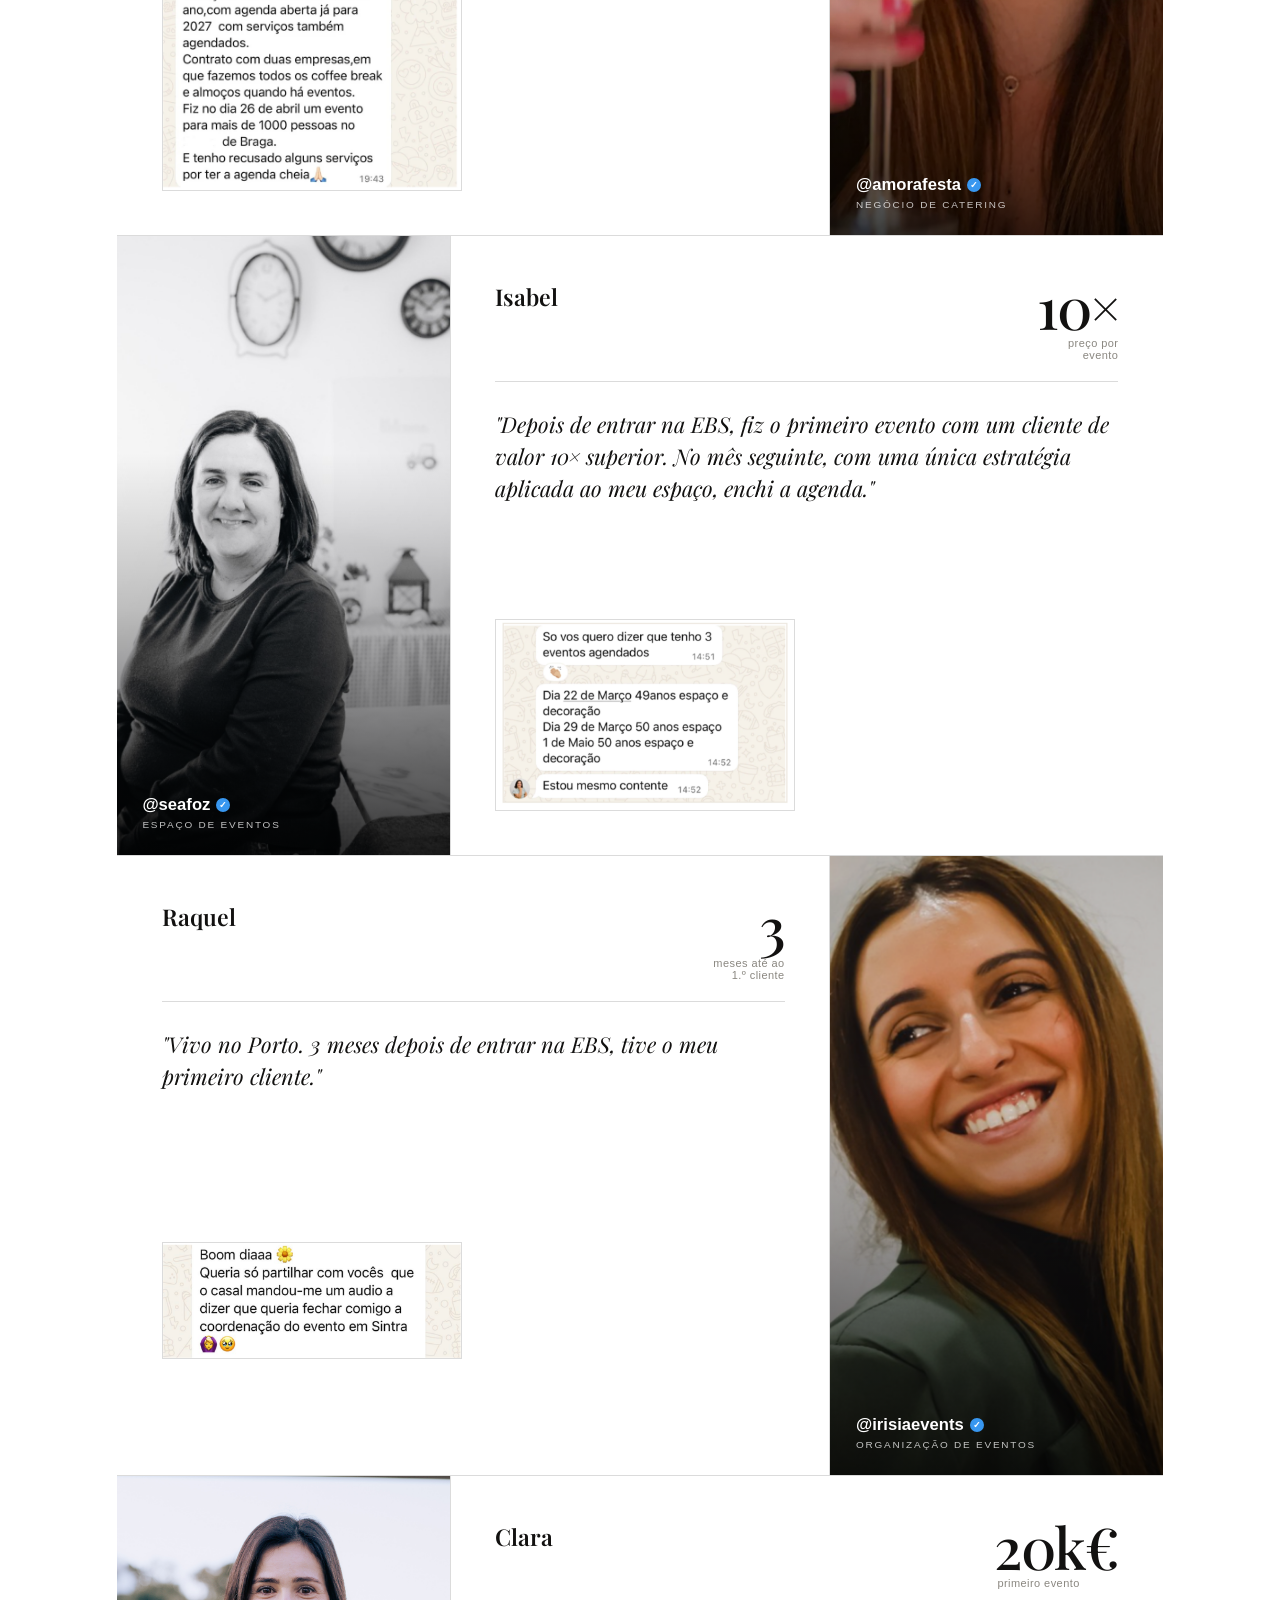
==== commit 68966c04: "Uniformizar tamanhos de corpo: leads a 30px, bio a 21px" ====
--- a/index.html
+++ b/index.html
@@ -901,7 +901,7 @@
     <div style="padding:clamp(50px,7vw,110px) clamp(36px,5vw,80px); display:flex; flex-direction:column; justify-content:center; gap:clamp(28px,3.5vw,50px); background:var(--paper);">
       <div class="marker reveal"><span class="n">05</span><span class="line"></span><span class="lbl">O que significa Viver de Eventos™</span></div>
       <h2 class="h2 reveal" style="max-width:10ch; margin:0;">Viver de Eventos<em> é...</em></h2>
-      <p class="reveal d1" style="font-family:var(--serif); font-weight:400; font-size:clamp(20px,2.2vw,32px); line-height:1.48; letter-spacing:-.008em; color:var(--ink); max-width:30ch; margin:0;">Seres bem paga por o que mais gostas de fazer, com clientes todos os meses que reconhecem e valorizam o trabalho, enquanto conquistas <em>liberdade de tempo</em> para o que é importante para ti e impactas o dia mais importante <em>da vida dos teus clientes.</em></p>
+      <p class="reveal d1" style="font-family:var(--serif); font-weight:400; font-size:clamp(20px,2.3vw,30px); line-height:1.48; letter-spacing:-.008em; color:var(--ink); max-width:30ch; margin:0;">Seres bem paga por o que mais gostas de fazer, com clientes todos os meses que reconhecem e valorizam o trabalho, enquanto conquistas <em>liberdade de tempo</em> para o que é importante para ti e impactas o dia mais importante <em>da vida dos teus clientes.</em></p>
     </div>
   </div>
 </section>
@@ -1350,9 +1350,9 @@
         <div class="marker" style="margin-bottom:0;"><span class="lbl">Sobre a fundadora</span><span class="line"></span></div>
         <h2 class="h2" style="max-width:16ch;">Adriana, mais de dez anos a <em>viver de eventos.</em></h2>
         <div class="crenca" style="max-width:none;">
-          <p style="font-size:clamp(17px,1.8vw,23px); line-height:1.48;">Depois de ter criado dois negócios e ter conquistado a liberdade de tempo e dinheiro, escolhi viver de eventos para me sentir feliz e realizada no meu trabalho.</p>
-          <p style="font-size:clamp(17px,1.8vw,23px); line-height:1.48;">Depois de anos como consultora de pequenas e médias empresas e ter ajudado centenas de negócios a crescer, sabia que fazer o que gostava não chegava. Eu precisava de ganhar dinheiro com isso, ser bem paga, reconhecida e valorizada pelo meu trabalho, para manter o estilo de vida que já tinha conquistado.</p>
-          <p style="font-size:clamp(17px,1.8vw,23px); line-height:1.48;">Construí a CheiraFesta do zero e já ajudei mais de 350 profissionais a construírem os seus próprios negócios.</p>
+          <p style="font-size:clamp(17px,1.4vw,21px); line-height:1.48;">Depois de ter criado dois negócios e ter conquistado a liberdade de tempo e dinheiro, escolhi viver de eventos para me sentir feliz e realizada no meu trabalho.</p>
+          <p style="font-size:clamp(17px,1.4vw,21px); line-height:1.48;">Depois de anos como consultora de pequenas e médias empresas e ter ajudado centenas de negócios a crescer, sabia que fazer o que gostava não chegava. Eu precisava de ganhar dinheiro com isso, ser bem paga, reconhecida e valorizada pelo meu trabalho, para manter o estilo de vida que já tinha conquistado.</p>
+          <p style="font-size:clamp(17px,1.4vw,21px); line-height:1.48;">Construí a CheiraFesta do zero e já ajudei mais de 350 profissionais a construírem os seus próprios negócios.</p>
         </div>
         <ul class="adriana-creds">
           <li>Empreendedora com mais de 10 anos de negócio · 3 empresas criadas do zero</li>
@@ -1376,9 +1376,9 @@
   <div class="wrap">
     <div class="reveal" style="max-width:720px; margin:0 auto; border:1px solid var(--line); padding:clamp(34px,4.5vw,56px) clamp(30px,4vw,60px);">
       <p style="font-family:var(--sans); font-weight:600; font-size:13px; letter-spacing:.18em; text-transform:uppercase; color:var(--ink); margin:0 0 clamp(22px,2.6vw,32px);">Vagas para Julho</p>
-      <p style="font-family:var(--serif); font-weight:400; font-size:clamp(21px,2.4vw,30px); line-height:1.34; color:var(--ink); margin:0 0 .7em;">Só abrimos um número limitado de vagas todos os meses.</p>
-      <p style="font-family:var(--serif); font-weight:400; font-size:clamp(21px,2.4vw,30px); line-height:1.34; color:var(--ink); margin:0 0 .7em;">As inscrições abrem na <strong style="font-weight:700;">terça-feira, 23 de Junho</strong>.</p>
-      <p style="font-family:var(--serif); font-weight:400; font-size:clamp(21px,2.4vw,30px); line-height:1.34; color:var(--ink); margin:0;">Começamos no dia <strong style="font-weight:700;">terça-feira, 7 de Julho</strong>.</p>
+      <p style="font-family:var(--serif); font-weight:400; font-size:clamp(20px,2.3vw,30px); line-height:1.34; color:var(--ink); margin:0 0 .7em;">Só abrimos um número limitado de vagas todos os meses.</p>
+      <p style="font-family:var(--serif); font-weight:400; font-size:clamp(20px,2.3vw,30px); line-height:1.34; color:var(--ink); margin:0 0 .7em;">As inscrições abrem na <strong style="font-weight:700;">terça-feira, 23 de Junho</strong>.</p>
+      <p style="font-family:var(--serif); font-weight:400; font-size:clamp(20px,2.3vw,30px); line-height:1.34; color:var(--ink); margin:0;">Começamos no dia <strong style="font-weight:700;">terça-feira, 7 de Julho</strong>.</p>
       <p style="font-family:var(--serif); font-weight:400; font-size:clamp(19px,2.1vw,26px); line-height:1.34; color:var(--muted); margin:clamp(26px,3vw,38px) 0 0;">Fica atenta. Quando as portas abrirem, são poucos dias.</p>
     </div>
   </div>
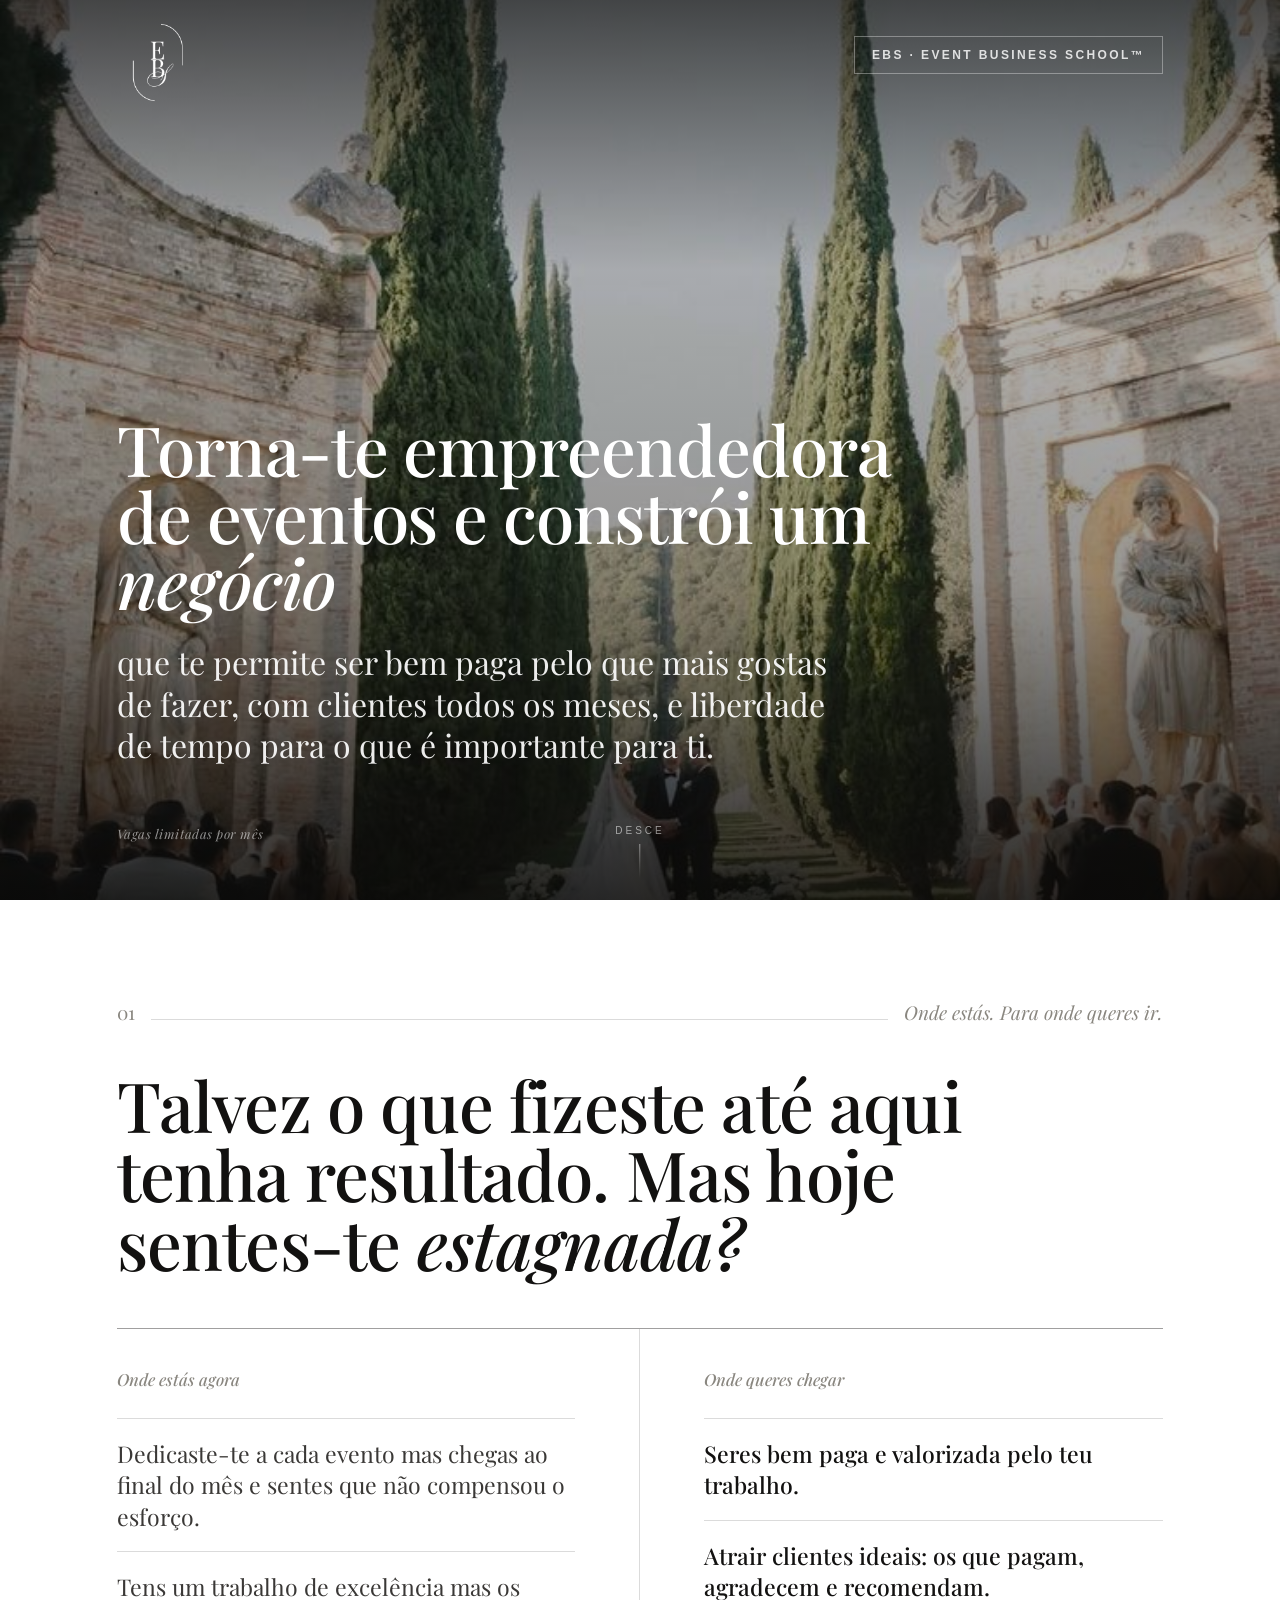
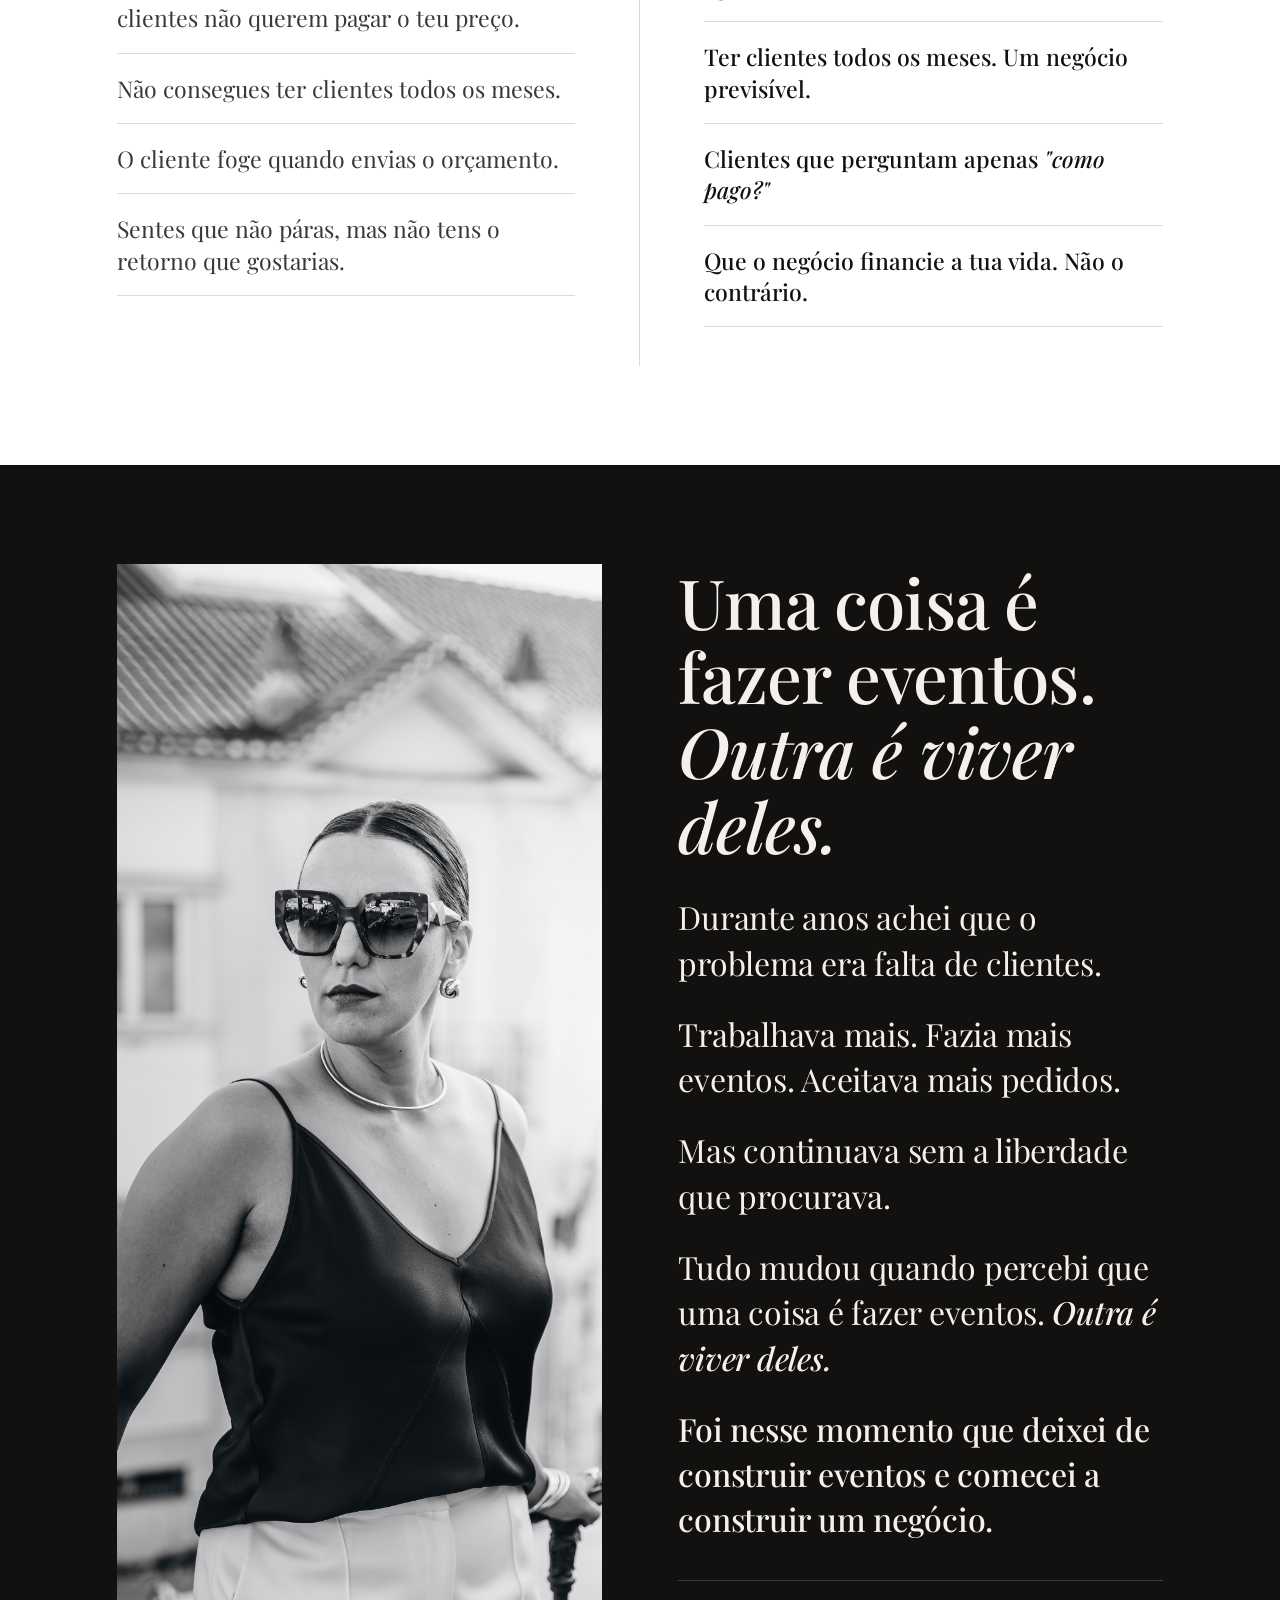
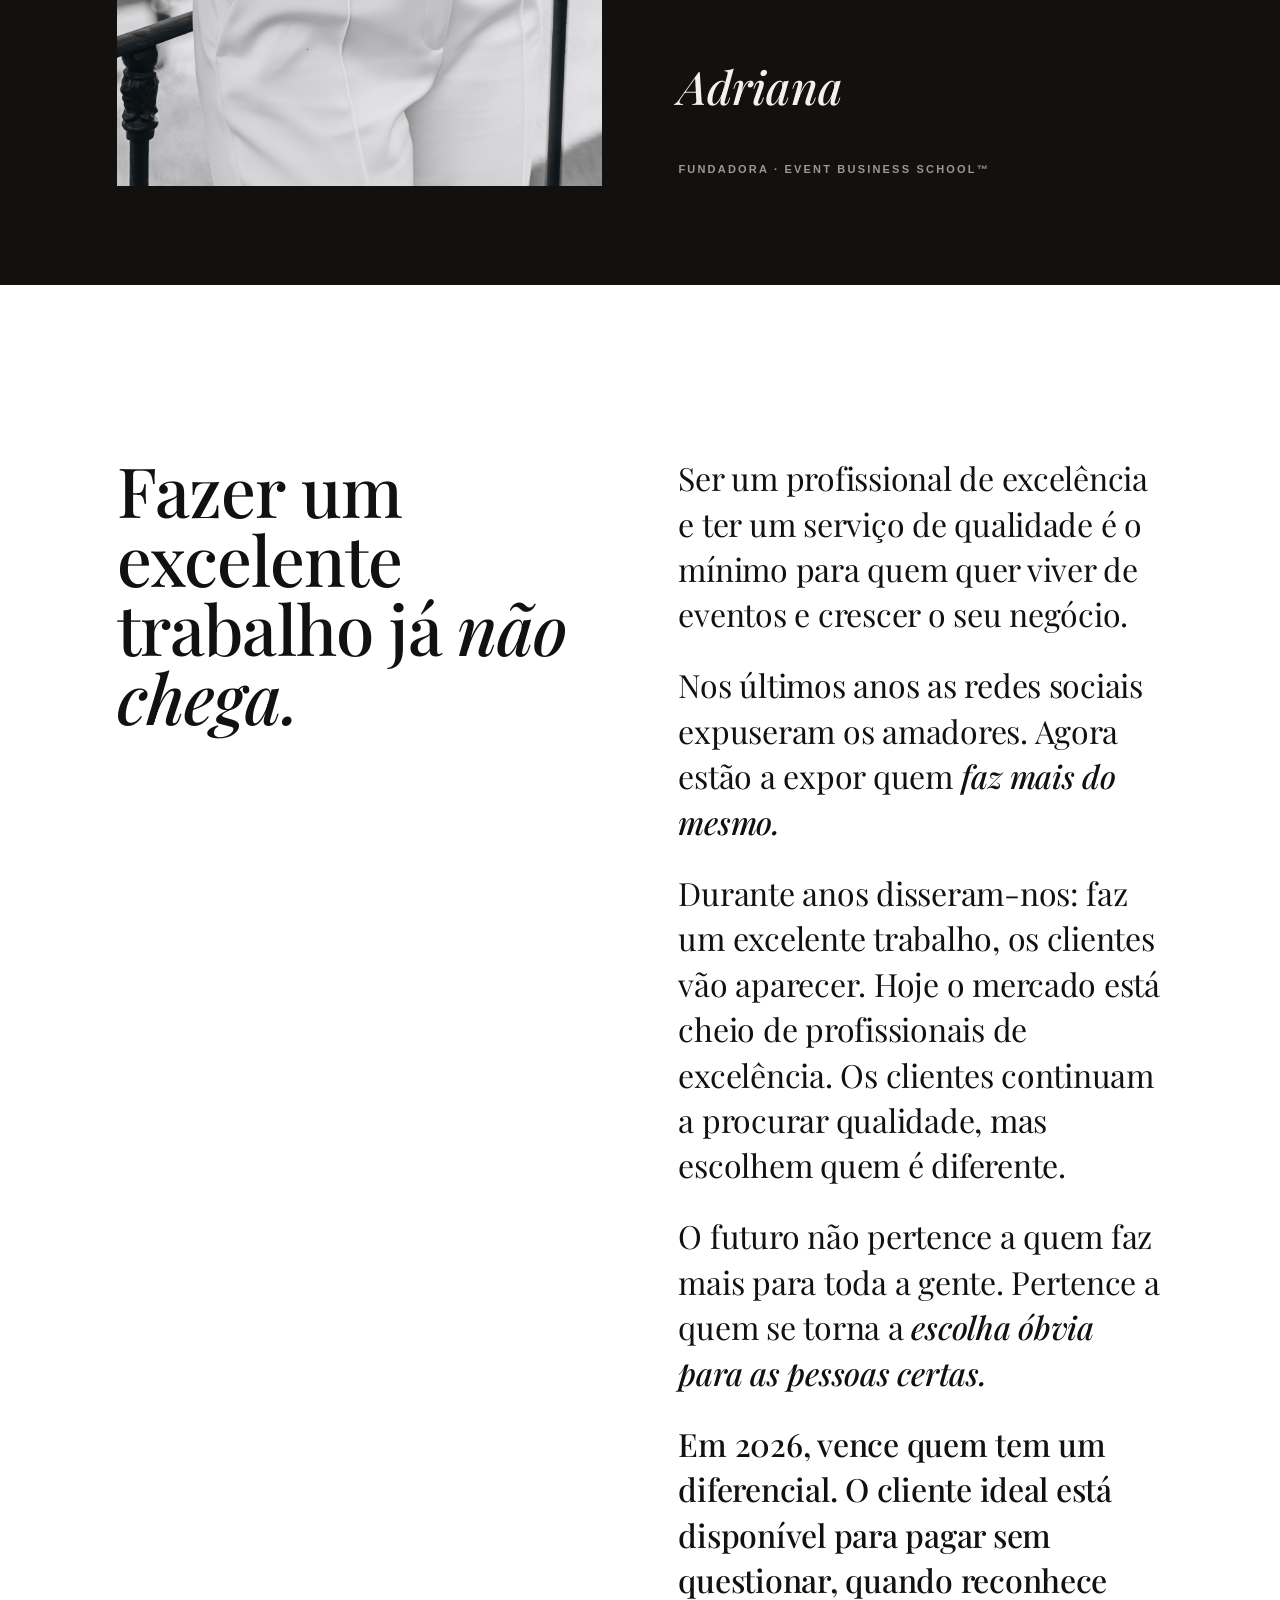
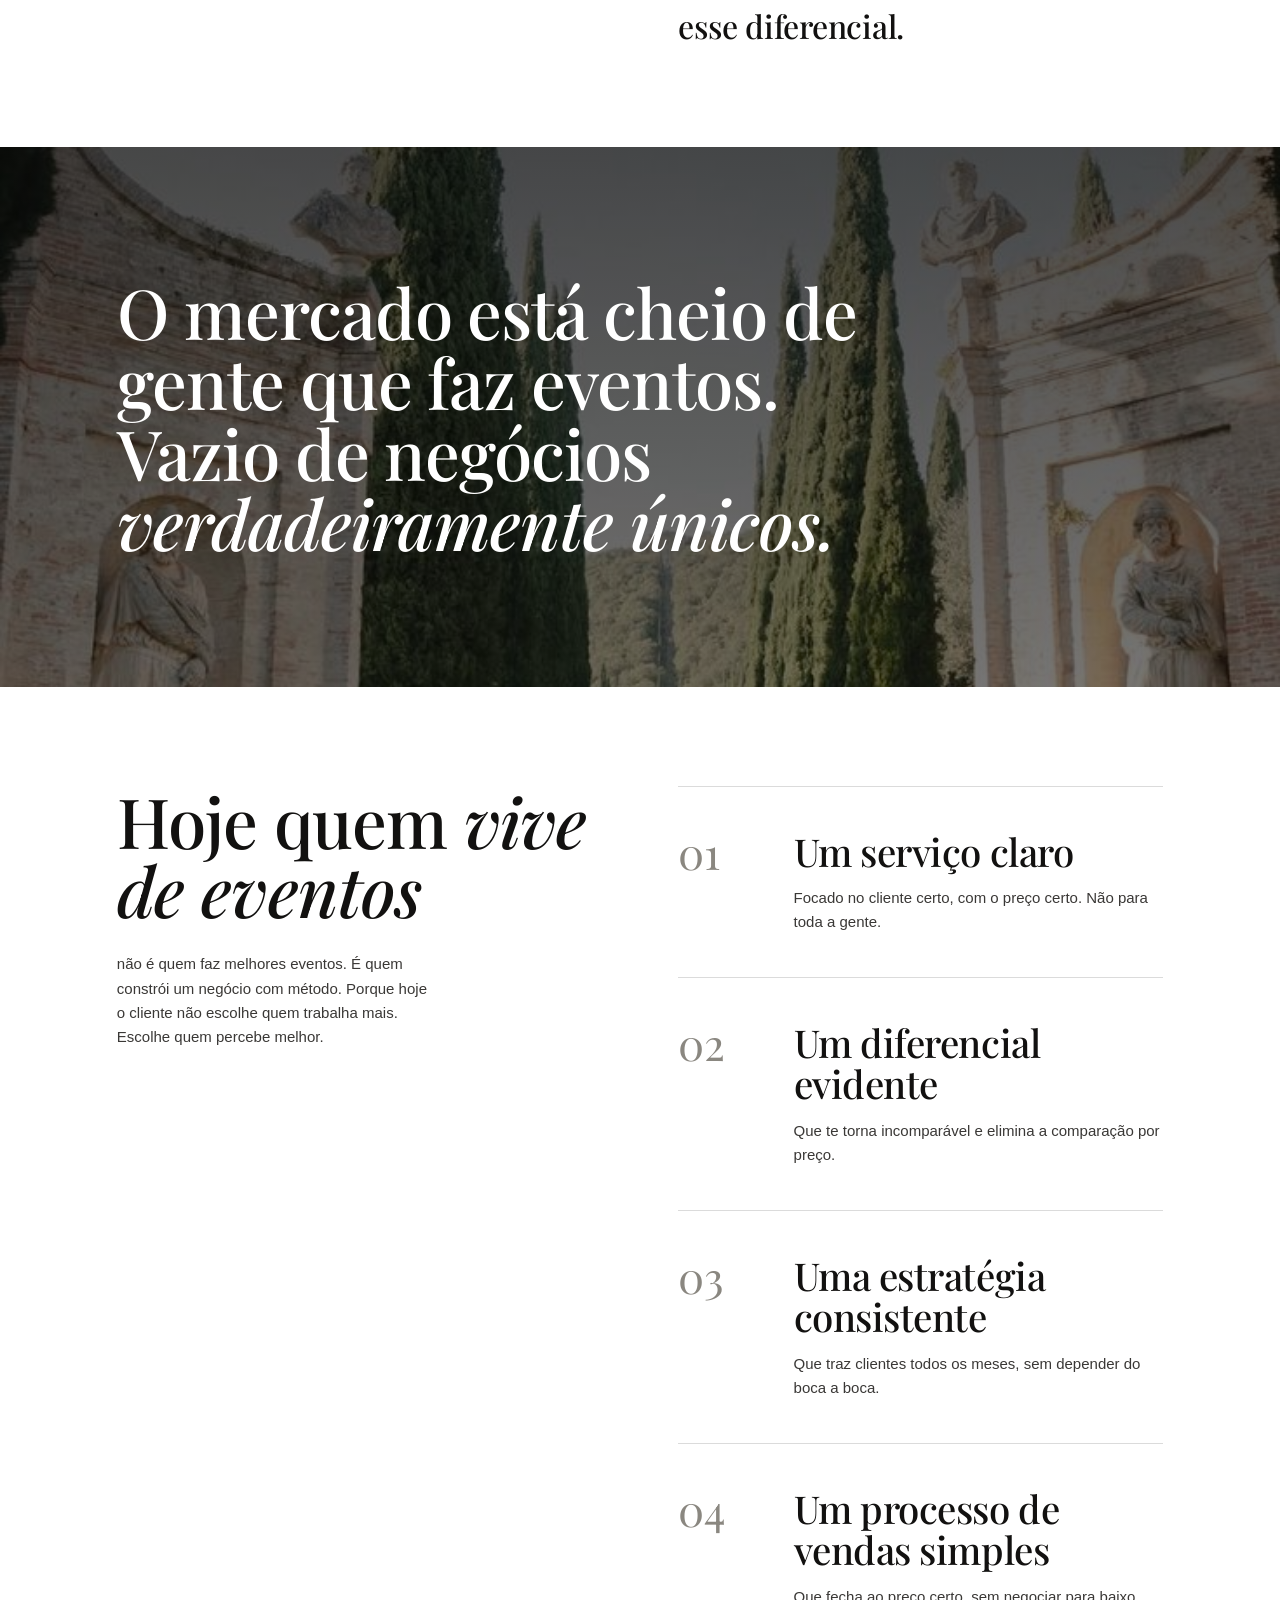
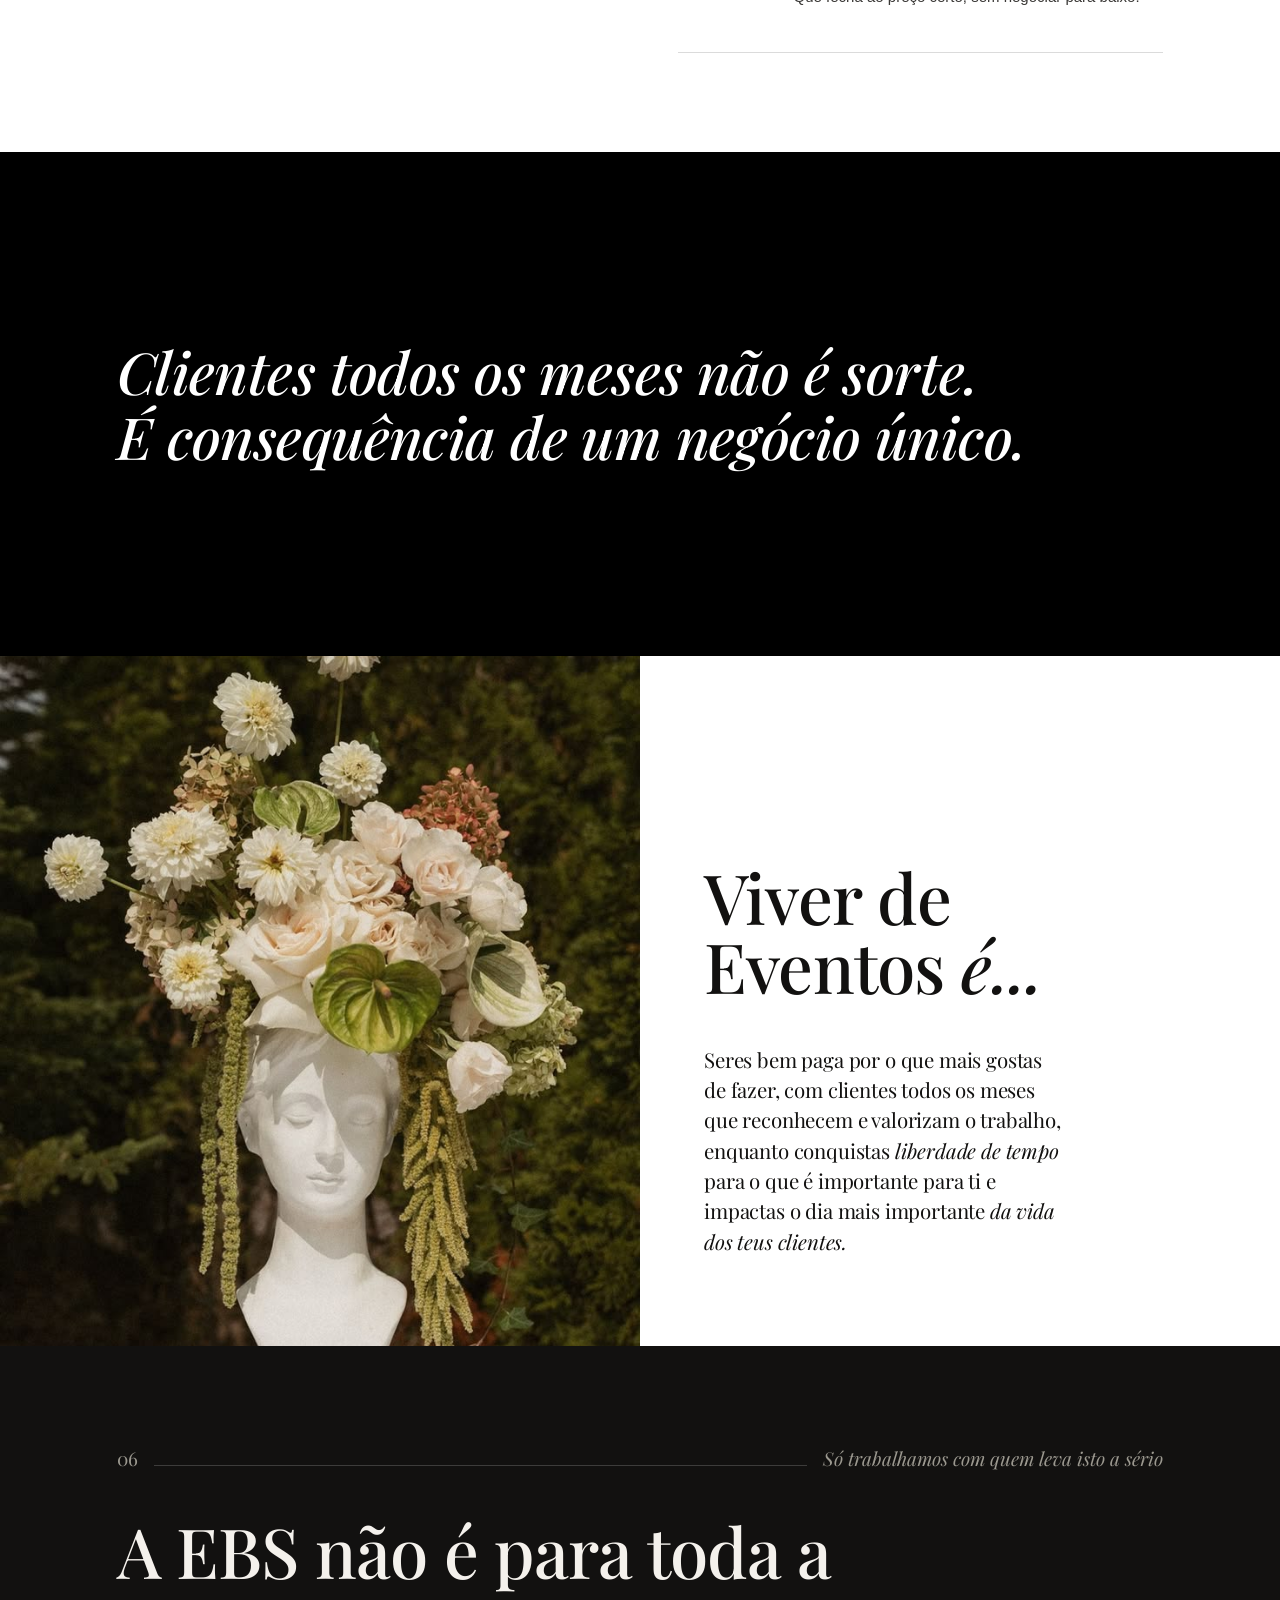
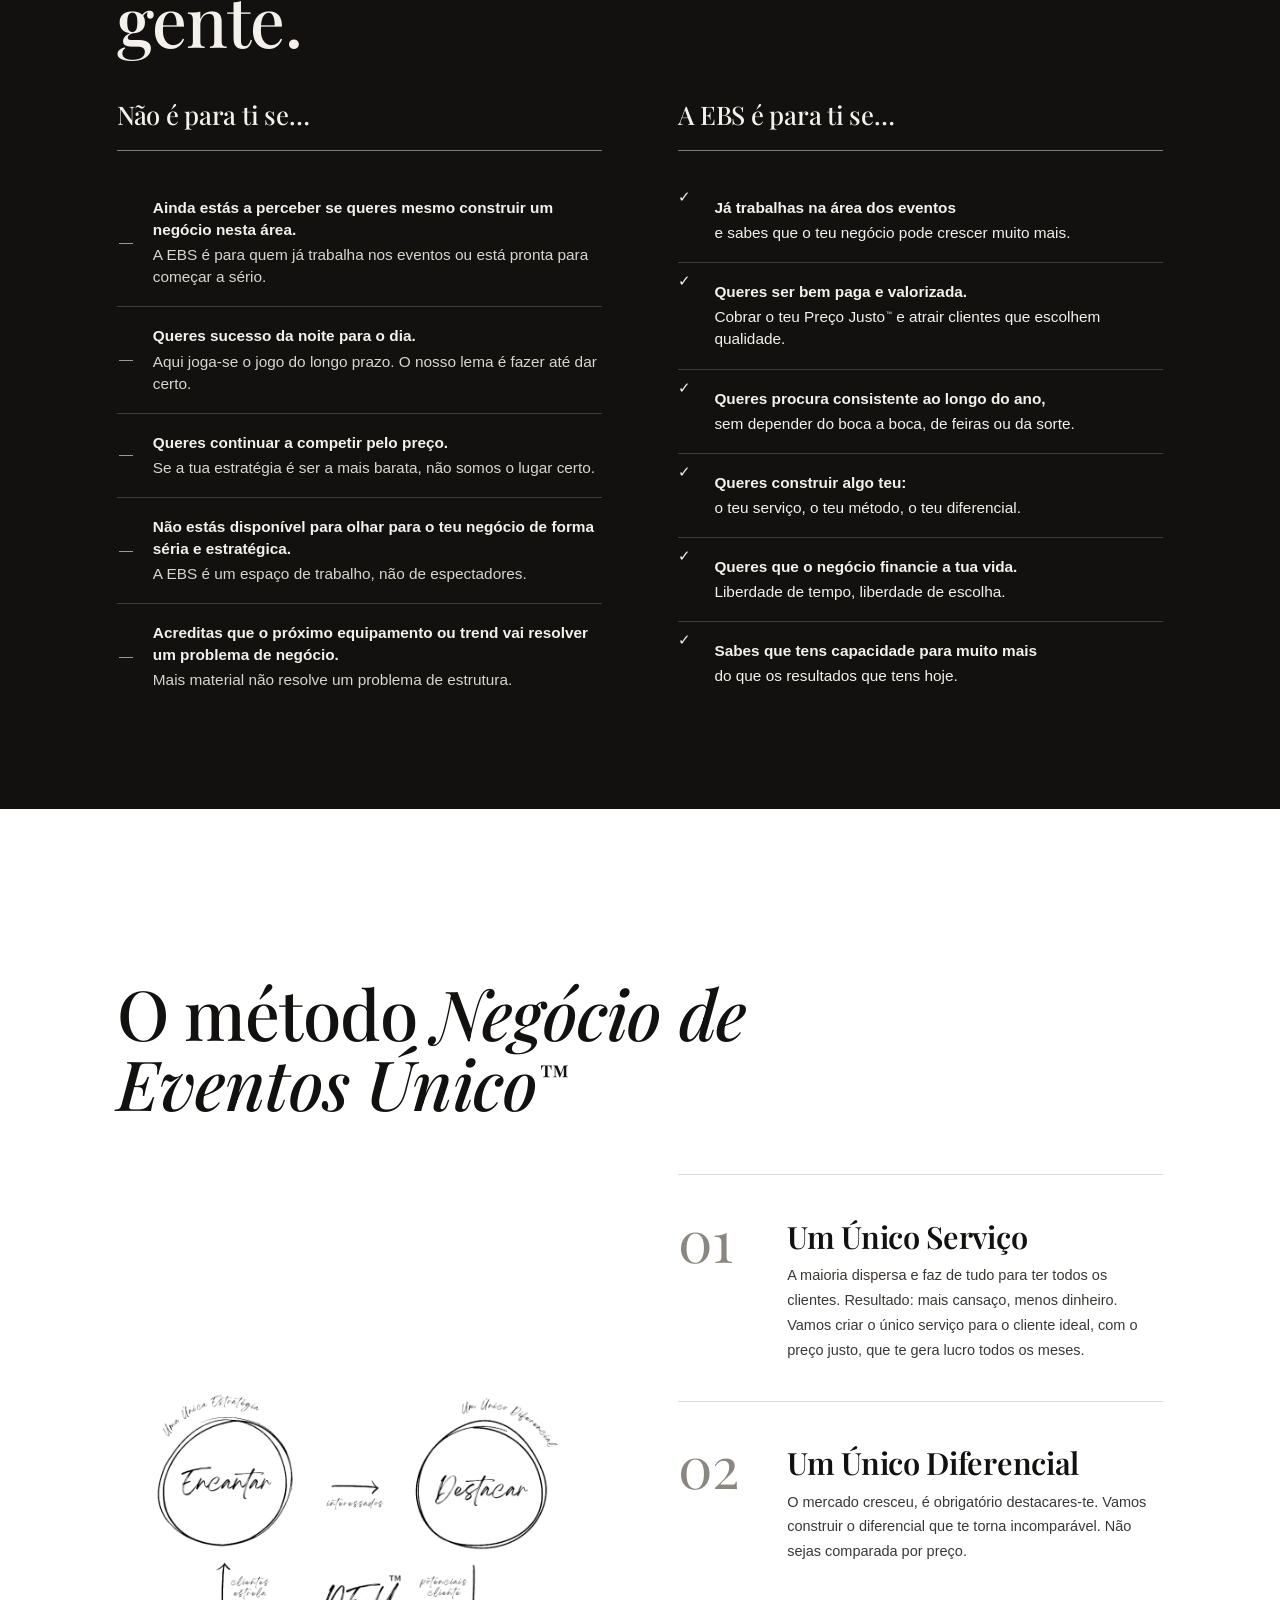
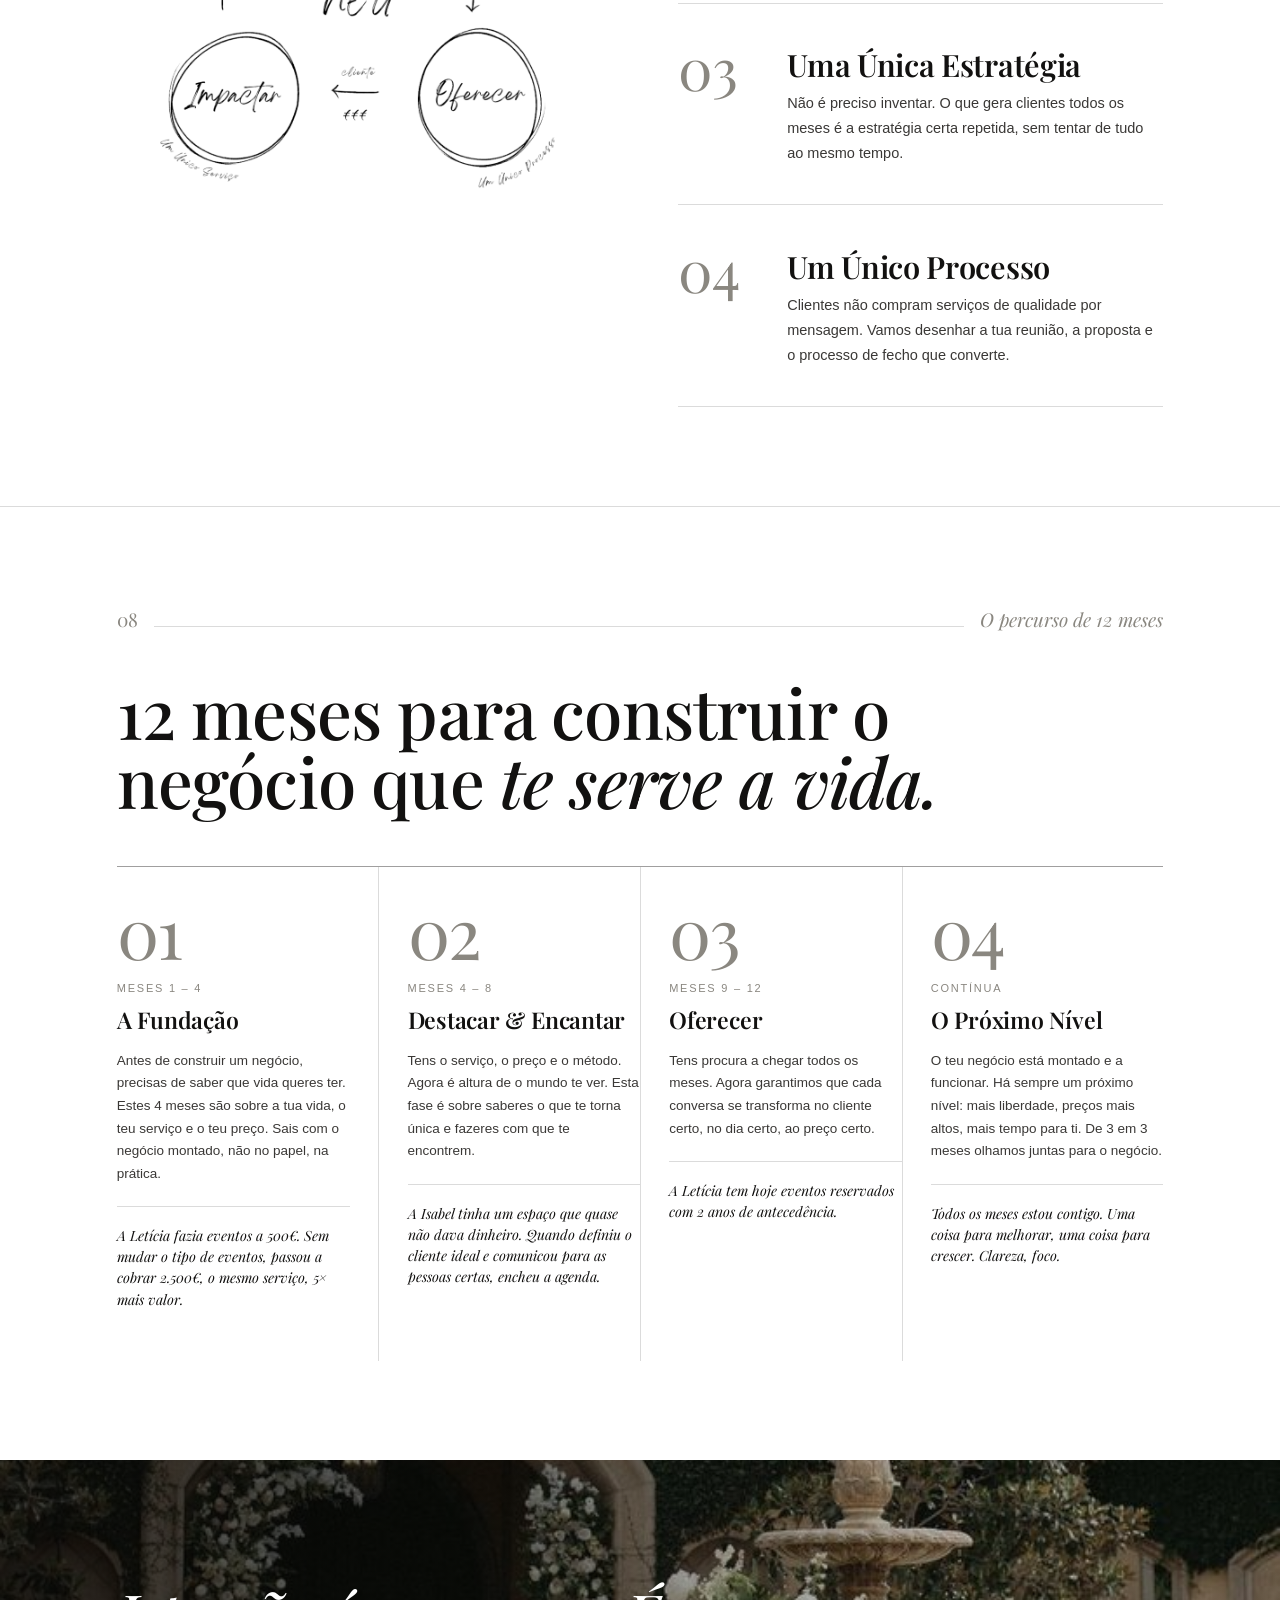
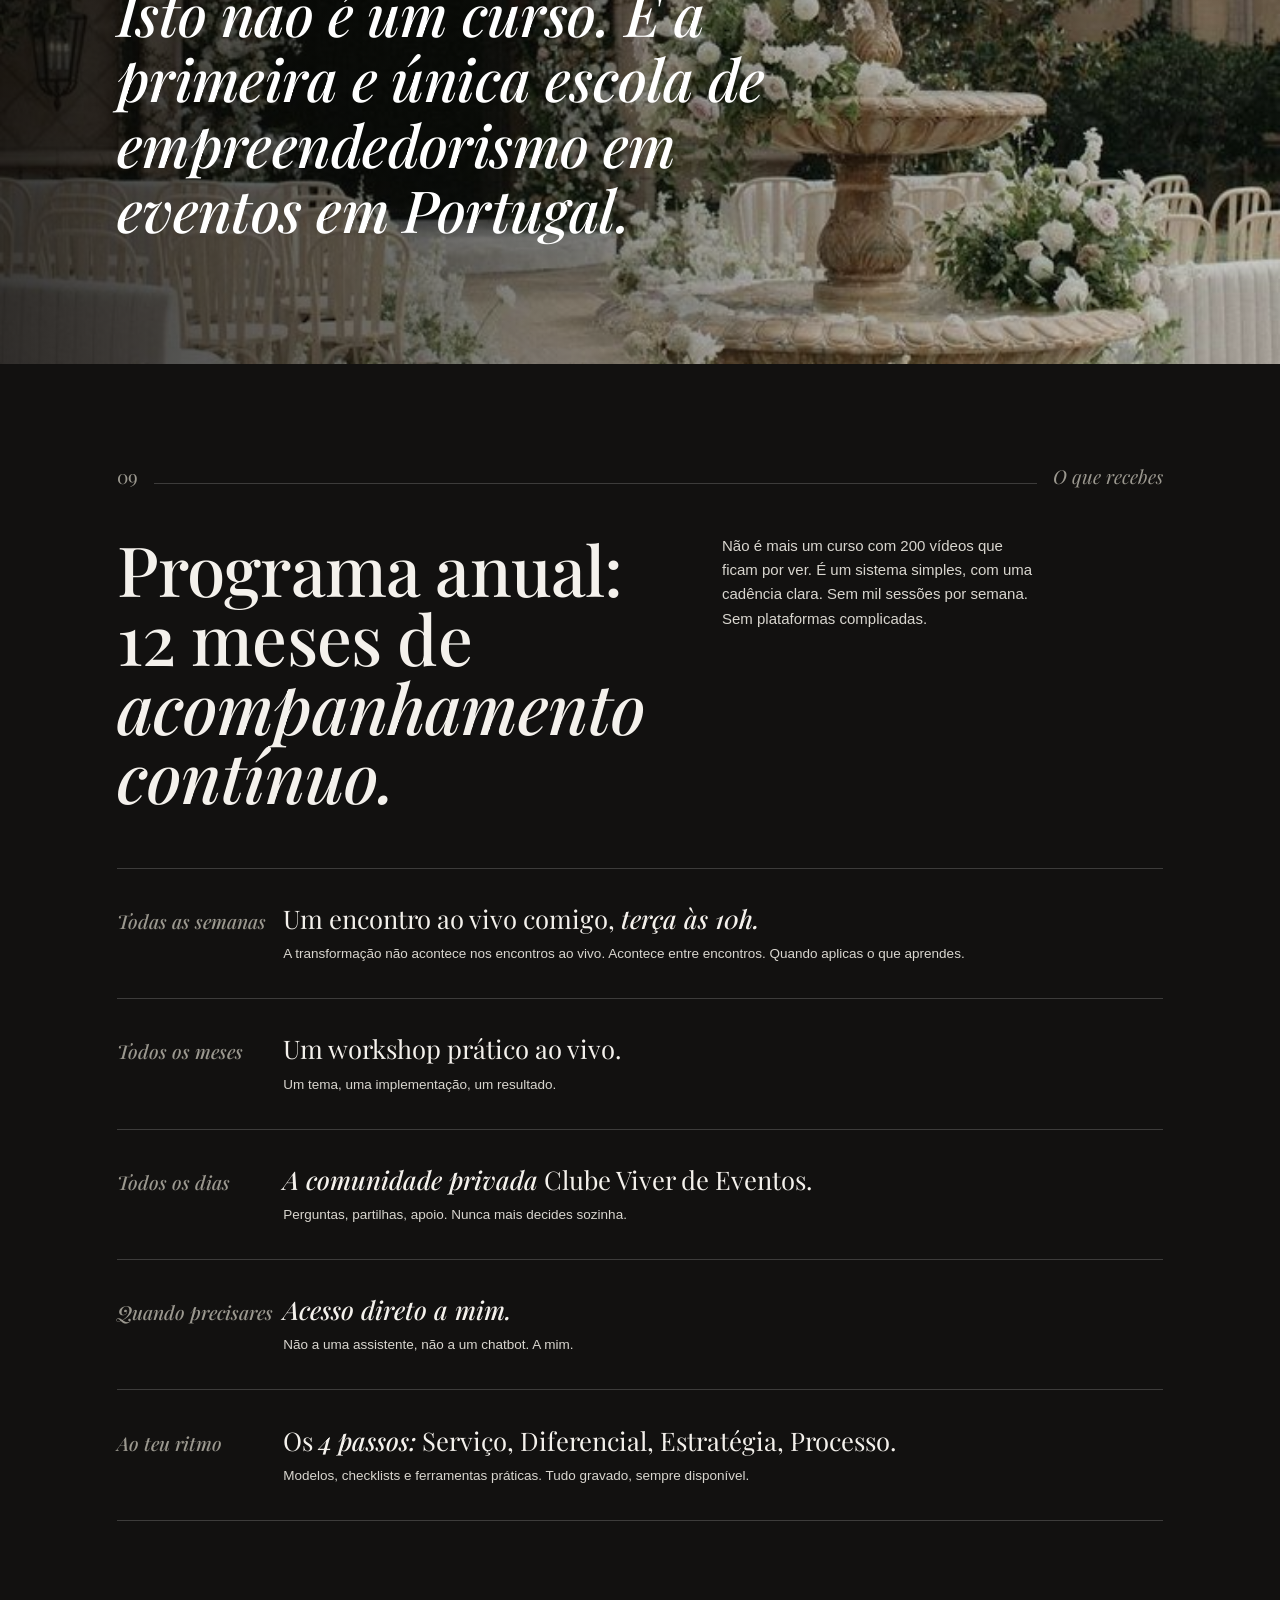
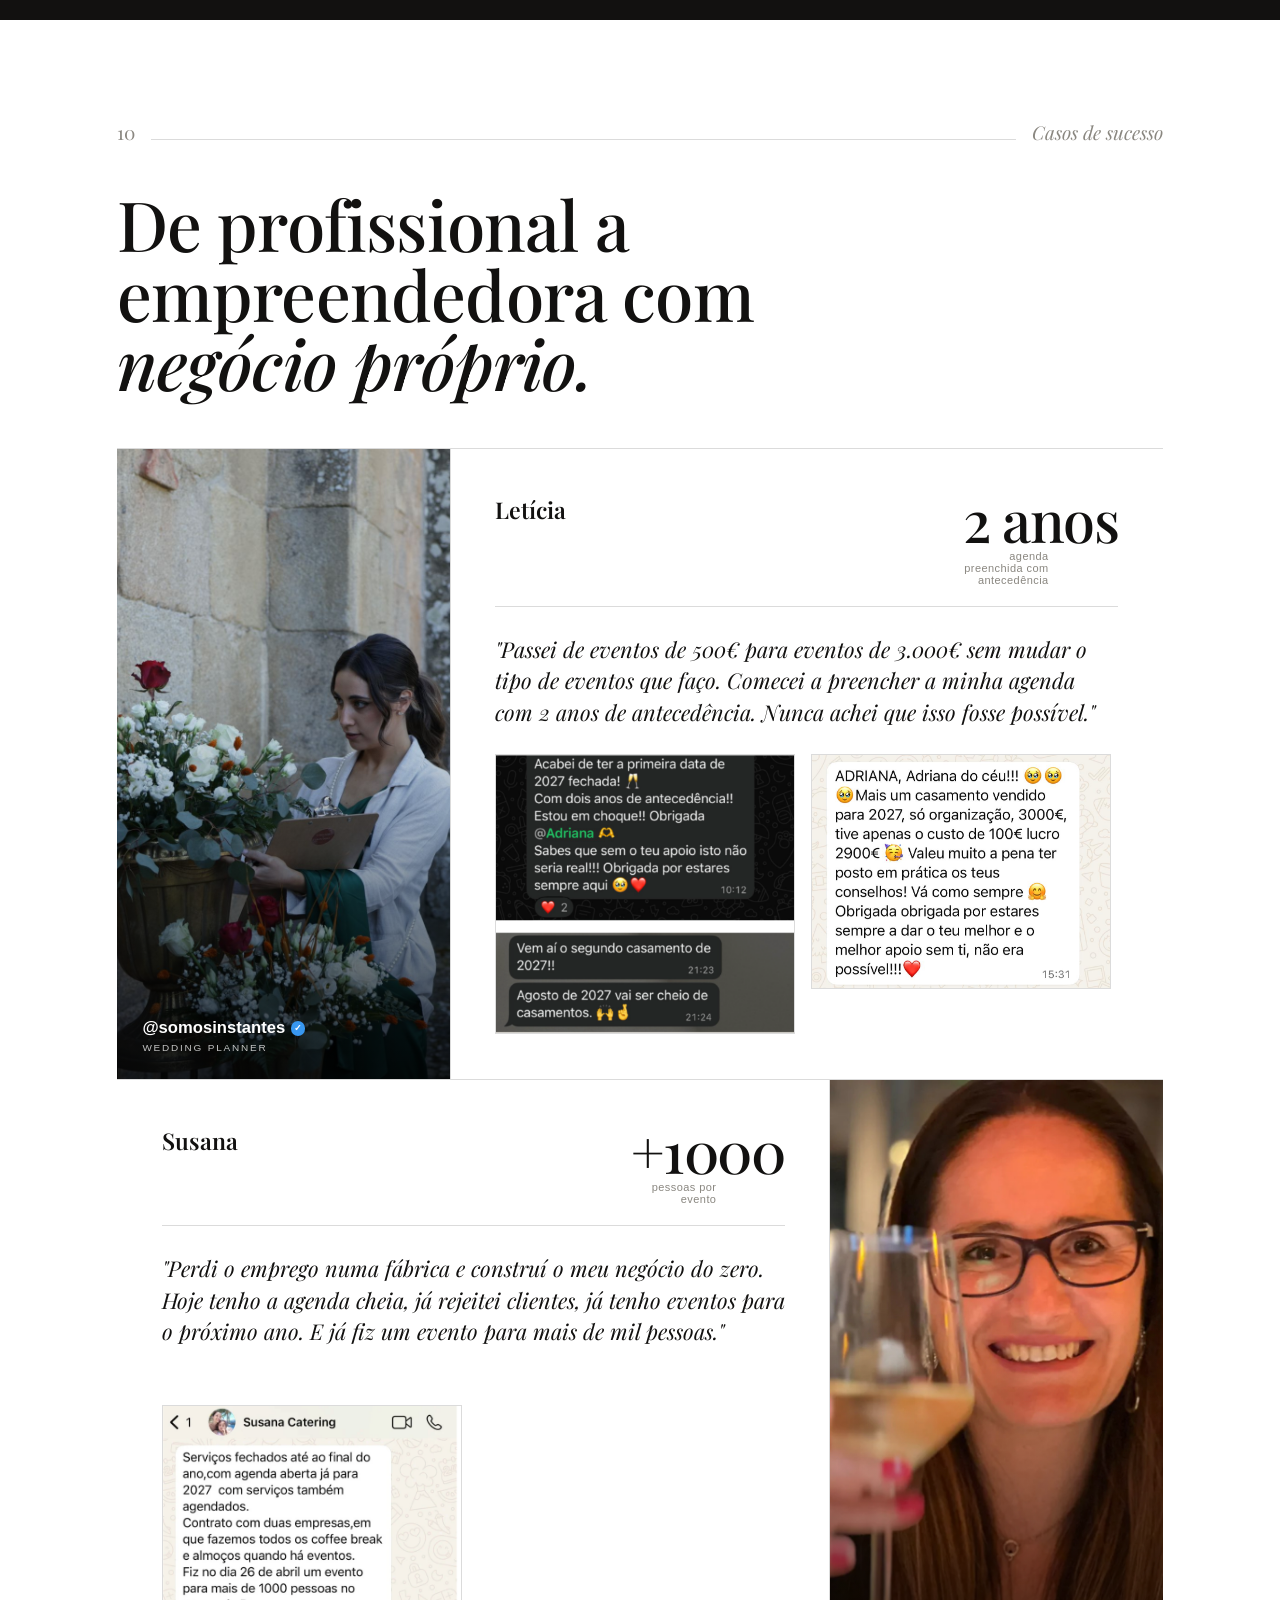
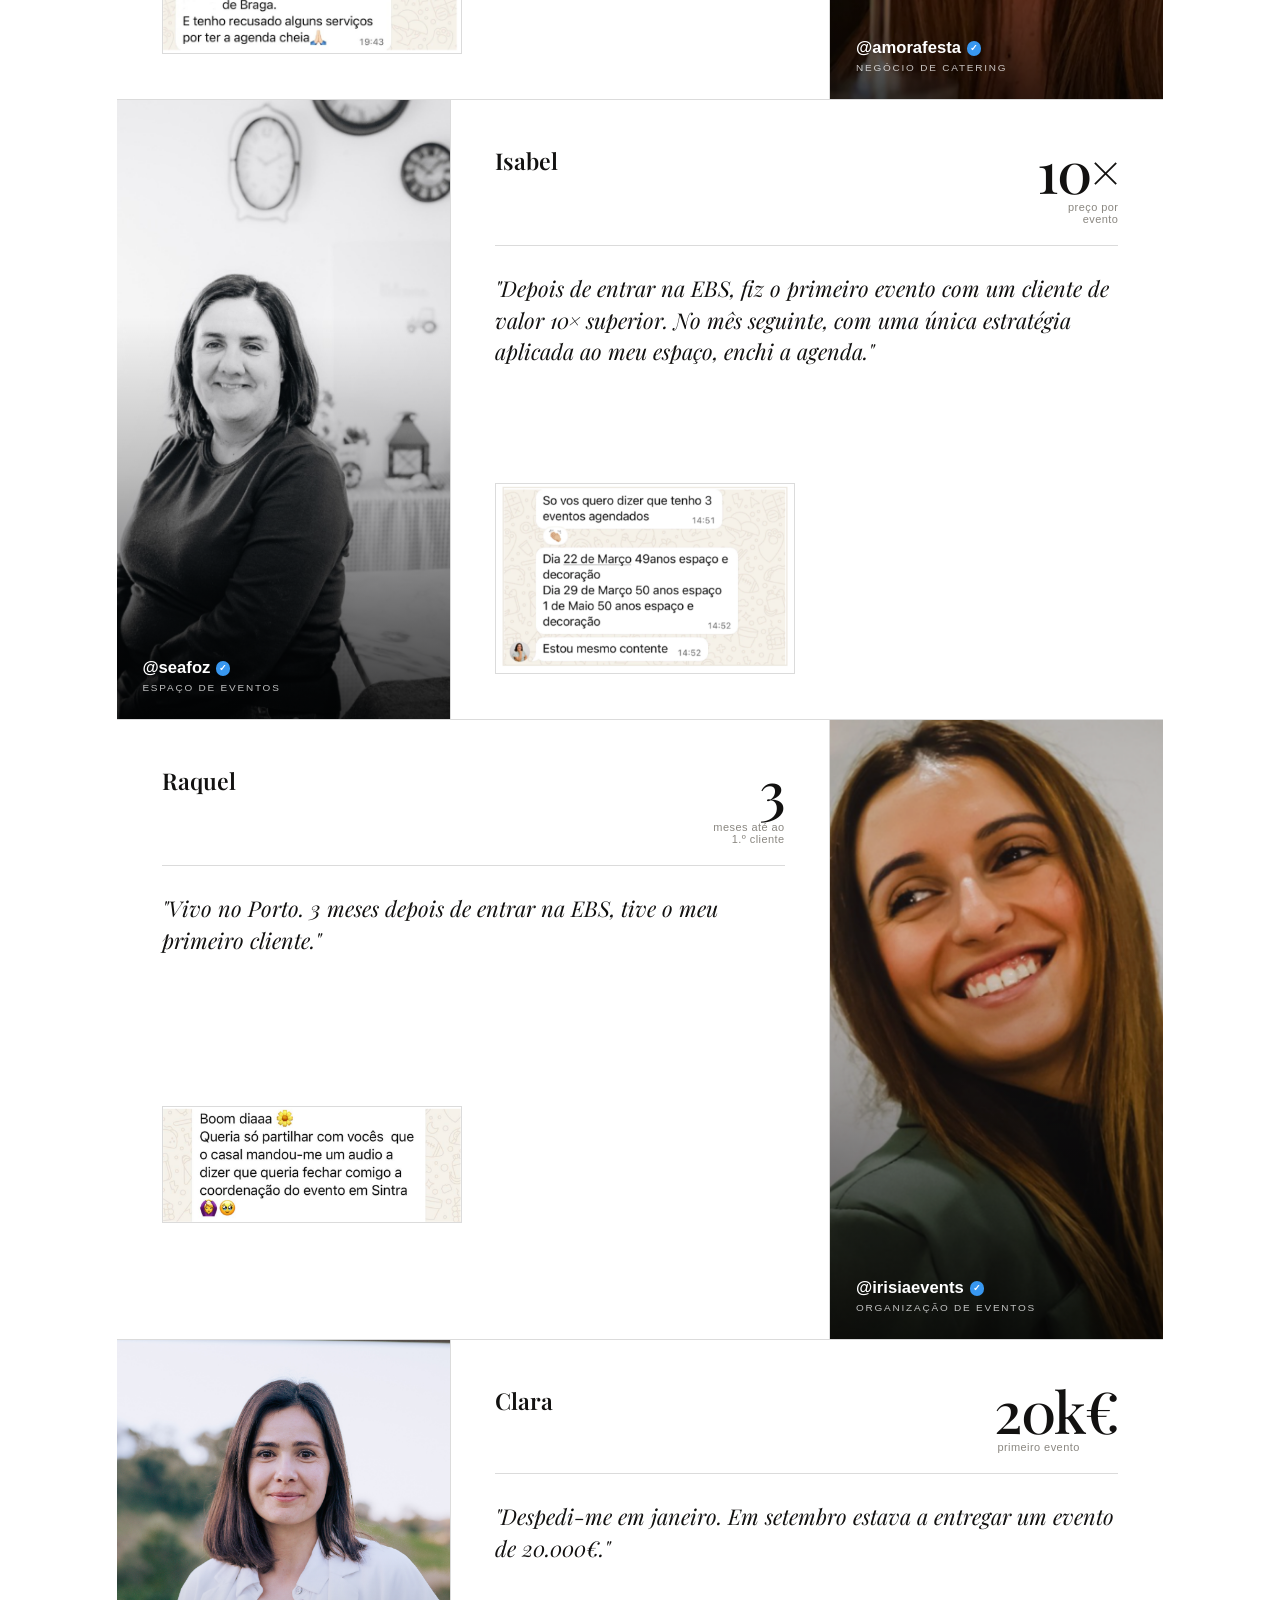
==== commit 924ac4ca: "Reduzir tamanhos de corpo: leads 21px, body.lg/bio 18px" ====
--- a/index.html
+++ b/index.html
@@ -901,7 +901,7 @@
     <div style="padding:clamp(50px,7vw,110px) clamp(36px,5vw,80px); display:flex; flex-direction:column; justify-content:center; gap:clamp(28px,3.5vw,50px); background:var(--paper);">
       <div class="marker reveal"><span class="n">05</span><span class="line"></span><span class="lbl">O que significa Viver de Eventos™</span></div>
       <h2 class="h2 reveal" style="max-width:10ch; margin:0;">Viver de Eventos<em> é...</em></h2>
-      <p class="reveal d1" style="font-family:var(--serif); font-weight:400; font-size:clamp(20px,2.3vw,30px); line-height:1.48; letter-spacing:-.008em; color:var(--ink); max-width:30ch; margin:0;">Seres bem paga por o que mais gostas de fazer, com clientes todos os meses que reconhecem e valorizam o trabalho, enquanto conquistas <em>liberdade de tempo</em> para o que é importante para ti e impactas o dia mais importante <em>da vida dos teus clientes.</em></p>
+      <p class="reveal d1" style="font-family:var(--serif); font-weight:400; font-size:clamp(16px,1.6vw,21px); line-height:1.48; letter-spacing:-.008em; color:var(--ink); max-width:30ch; margin:0;">Seres bem paga por o que mais gostas de fazer, com clientes todos os meses que reconhecem e valorizam o trabalho, enquanto conquistas <em>liberdade de tempo</em> para o que é importante para ti e impactas o dia mais importante <em>da vida dos teus clientes.</em></p>
     </div>
   </div>
 </section>
@@ -1350,9 +1350,9 @@
         <div class="marker" style="margin-bottom:0;"><span class="lbl">Sobre a fundadora</span><span class="line"></span></div>
         <h2 class="h2" style="max-width:16ch;">Adriana, mais de dez anos a <em>viver de eventos.</em></h2>
         <div class="crenca" style="max-width:none;">
-          <p style="font-size:clamp(17px,1.4vw,21px); line-height:1.48;">Depois de ter criado dois negócios e ter conquistado a liberdade de tempo e dinheiro, escolhi viver de eventos para me sentir feliz e realizada no meu trabalho.</p>
-          <p style="font-size:clamp(17px,1.4vw,21px); line-height:1.48;">Depois de anos como consultora de pequenas e médias empresas e ter ajudado centenas de negócios a crescer, sabia que fazer o que gostava não chegava. Eu precisava de ganhar dinheiro com isso, ser bem paga, reconhecida e valorizada pelo meu trabalho, para manter o estilo de vida que já tinha conquistado.</p>
-          <p style="font-size:clamp(17px,1.4vw,21px); line-height:1.48;">Construí a CheiraFesta do zero e já ajudei mais de 350 profissionais a construírem os seus próprios negócios.</p>
+          <p style="font-size:clamp(15px,1.1vw,18px); line-height:1.48;">Depois de ter criado dois negócios e ter conquistado a liberdade de tempo e dinheiro, escolhi viver de eventos para me sentir feliz e realizada no meu trabalho.</p>
+          <p style="font-size:clamp(15px,1.1vw,18px); line-height:1.48;">Depois de anos como consultora de pequenas e médias empresas e ter ajudado centenas de negócios a crescer, sabia que fazer o que gostava não chegava. Eu precisava de ganhar dinheiro com isso, ser bem paga, reconhecida e valorizada pelo meu trabalho, para manter o estilo de vida que já tinha conquistado.</p>
+          <p style="font-size:clamp(15px,1.1vw,18px); line-height:1.48;">Construí a CheiraFesta do zero e já ajudei mais de 350 profissionais a construírem os seus próprios negócios.</p>
         </div>
         <ul class="adriana-creds">
           <li>Empreendedora com mais de 10 anos de negócio · 3 empresas criadas do zero</li>
@@ -1376,10 +1376,10 @@
   <div class="wrap">
     <div class="reveal" style="max-width:720px; margin:0 auto; border:1px solid var(--line); padding:clamp(34px,4.5vw,56px) clamp(30px,4vw,60px);">
       <p style="font-family:var(--sans); font-weight:600; font-size:13px; letter-spacing:.18em; text-transform:uppercase; color:var(--ink); margin:0 0 clamp(22px,2.6vw,32px);">Vagas para Julho</p>
-      <p style="font-family:var(--serif); font-weight:400; font-size:clamp(20px,2.3vw,30px); line-height:1.34; color:var(--ink); margin:0 0 .7em;">Só abrimos um número limitado de vagas todos os meses.</p>
-      <p style="font-family:var(--serif); font-weight:400; font-size:clamp(20px,2.3vw,30px); line-height:1.34; color:var(--ink); margin:0 0 .7em;">As inscrições abrem na <strong style="font-weight:700;">terça-feira, 23 de Junho</strong>.</p>
-      <p style="font-family:var(--serif); font-weight:400; font-size:clamp(20px,2.3vw,30px); line-height:1.34; color:var(--ink); margin:0;">Começamos no dia <strong style="font-weight:700;">terça-feira, 7 de Julho</strong>.</p>
-      <p style="font-family:var(--serif); font-weight:400; font-size:clamp(19px,2.1vw,26px); line-height:1.34; color:var(--muted); margin:clamp(26px,3vw,38px) 0 0;">Fica atenta. Quando as portas abrirem, são poucos dias.</p>
+      <p style="font-family:var(--serif); font-weight:400; font-size:clamp(16px,1.6vw,21px); line-height:1.34; color:var(--ink); margin:0 0 .7em;">Só abrimos um número limitado de vagas todos os meses.</p>
+      <p style="font-family:var(--serif); font-weight:400; font-size:clamp(16px,1.6vw,21px); line-height:1.34; color:var(--ink); margin:0 0 .7em;">As inscrições abrem na <strong style="font-weight:700;">terça-feira, 23 de Junho</strong>.</p>
+      <p style="font-family:var(--serif); font-weight:400; font-size:clamp(16px,1.6vw,21px); line-height:1.34; color:var(--ink); margin:0;">Começamos no dia <strong style="font-weight:700;">terça-feira, 7 de Julho</strong>.</p>
+      <p style="font-family:var(--serif); font-weight:400; font-size:clamp(15px,1.4vw,19px); line-height:1.34; color:var(--muted); margin:clamp(26px,3vw,38px) 0 0;">Fica atenta. Quando as portas abrirem, são poucos dias.</p>
     </div>
   </div>
 </section>
--- a/vendas.css
+++ b/vendas.css
@@ -90,7 +90,7 @@
 
 .lead{
   font-family:var(--serif); font-weight:400;
-  font-size:clamp(20px,2.3vw,30px); line-height:1.34; letter-spacing:.002em; margin:0;
+  font-size:clamp(16px,1.6vw,21px); line-height:1.4; letter-spacing:.002em; margin:0;
 }
 .body{
   font-family:var(--sans); font-weight:300;
@@ -98,7 +98,7 @@
 }
 .body + .body{ margin-top:1em; }
 .body strong{ font-weight:600; color:var(--ink); }
-.body.lg{ font-size:clamp(17px,1.4vw,21px); line-height:1.6; }
+.body.lg{ font-size:clamp(15px,1.1vw,18px); line-height:1.62; }
 
 .pull{
   font-family:var(--serif); font-style:italic; font-weight:500;
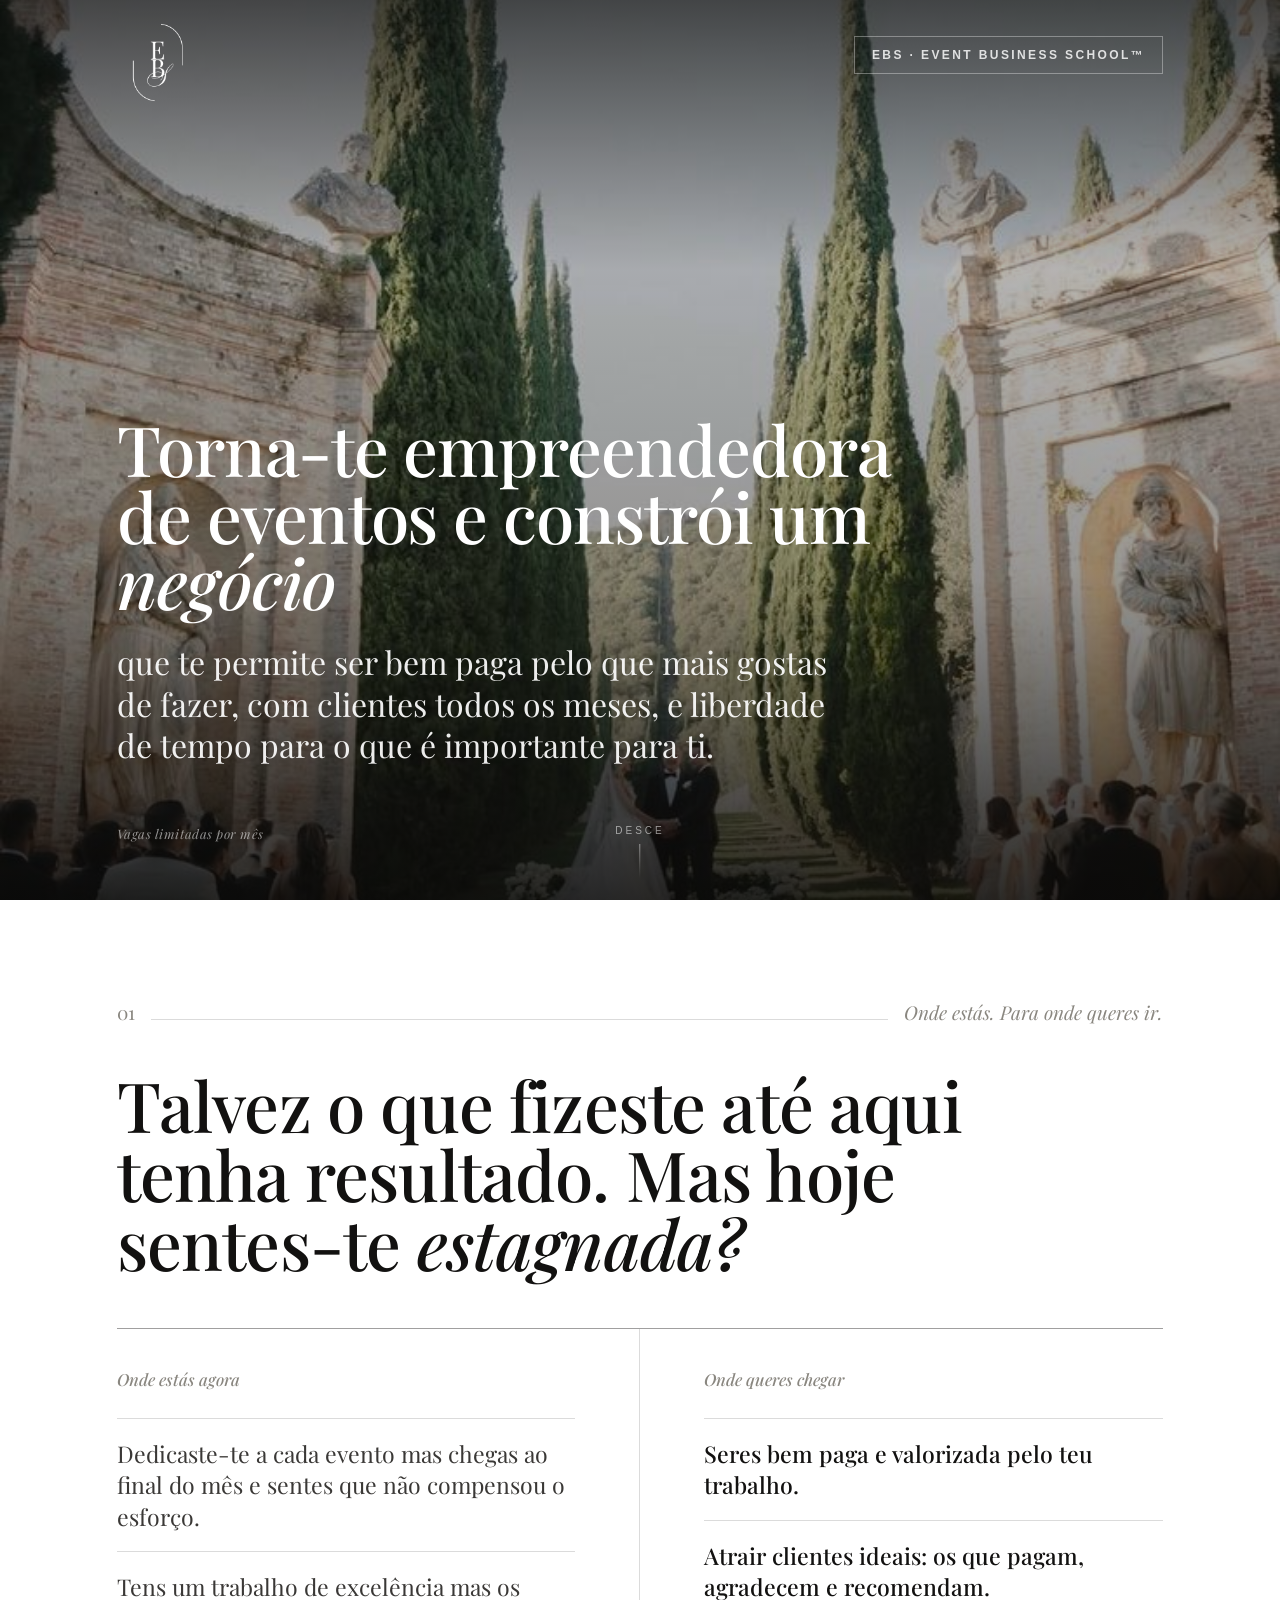
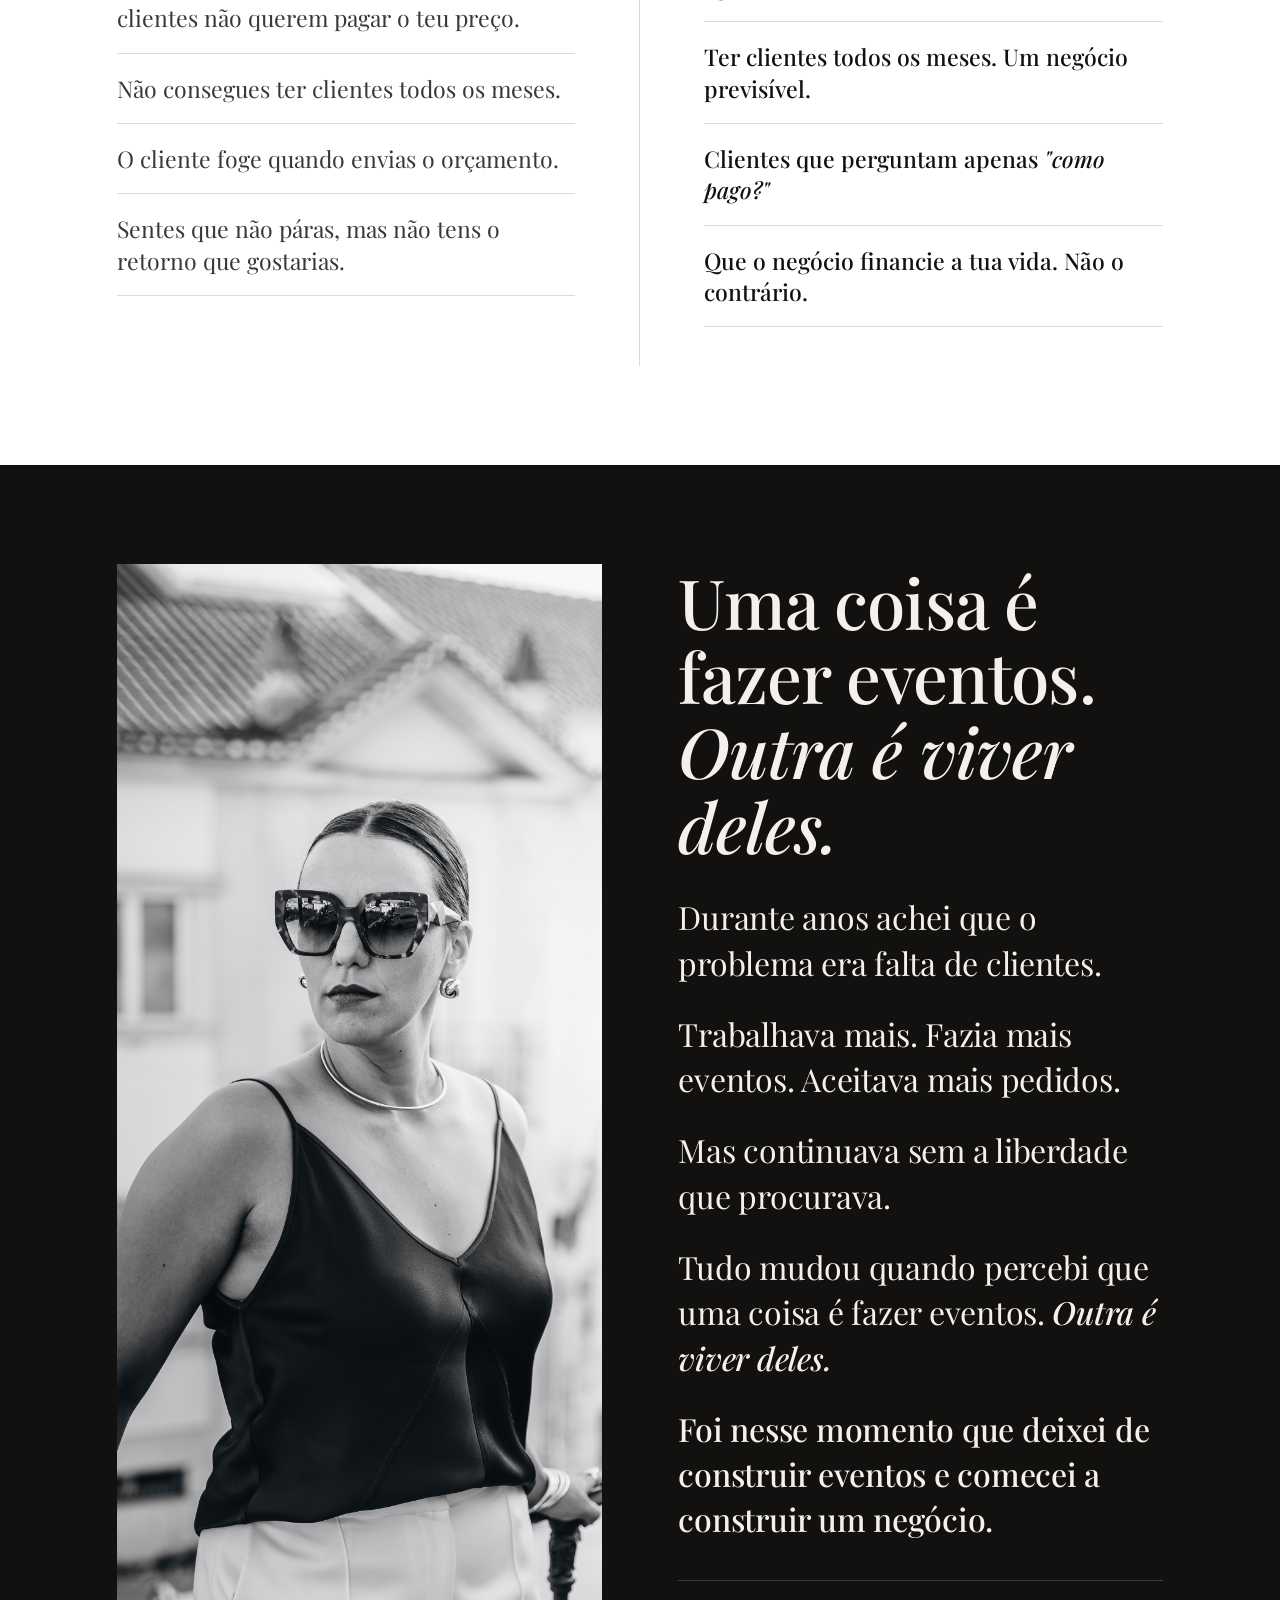
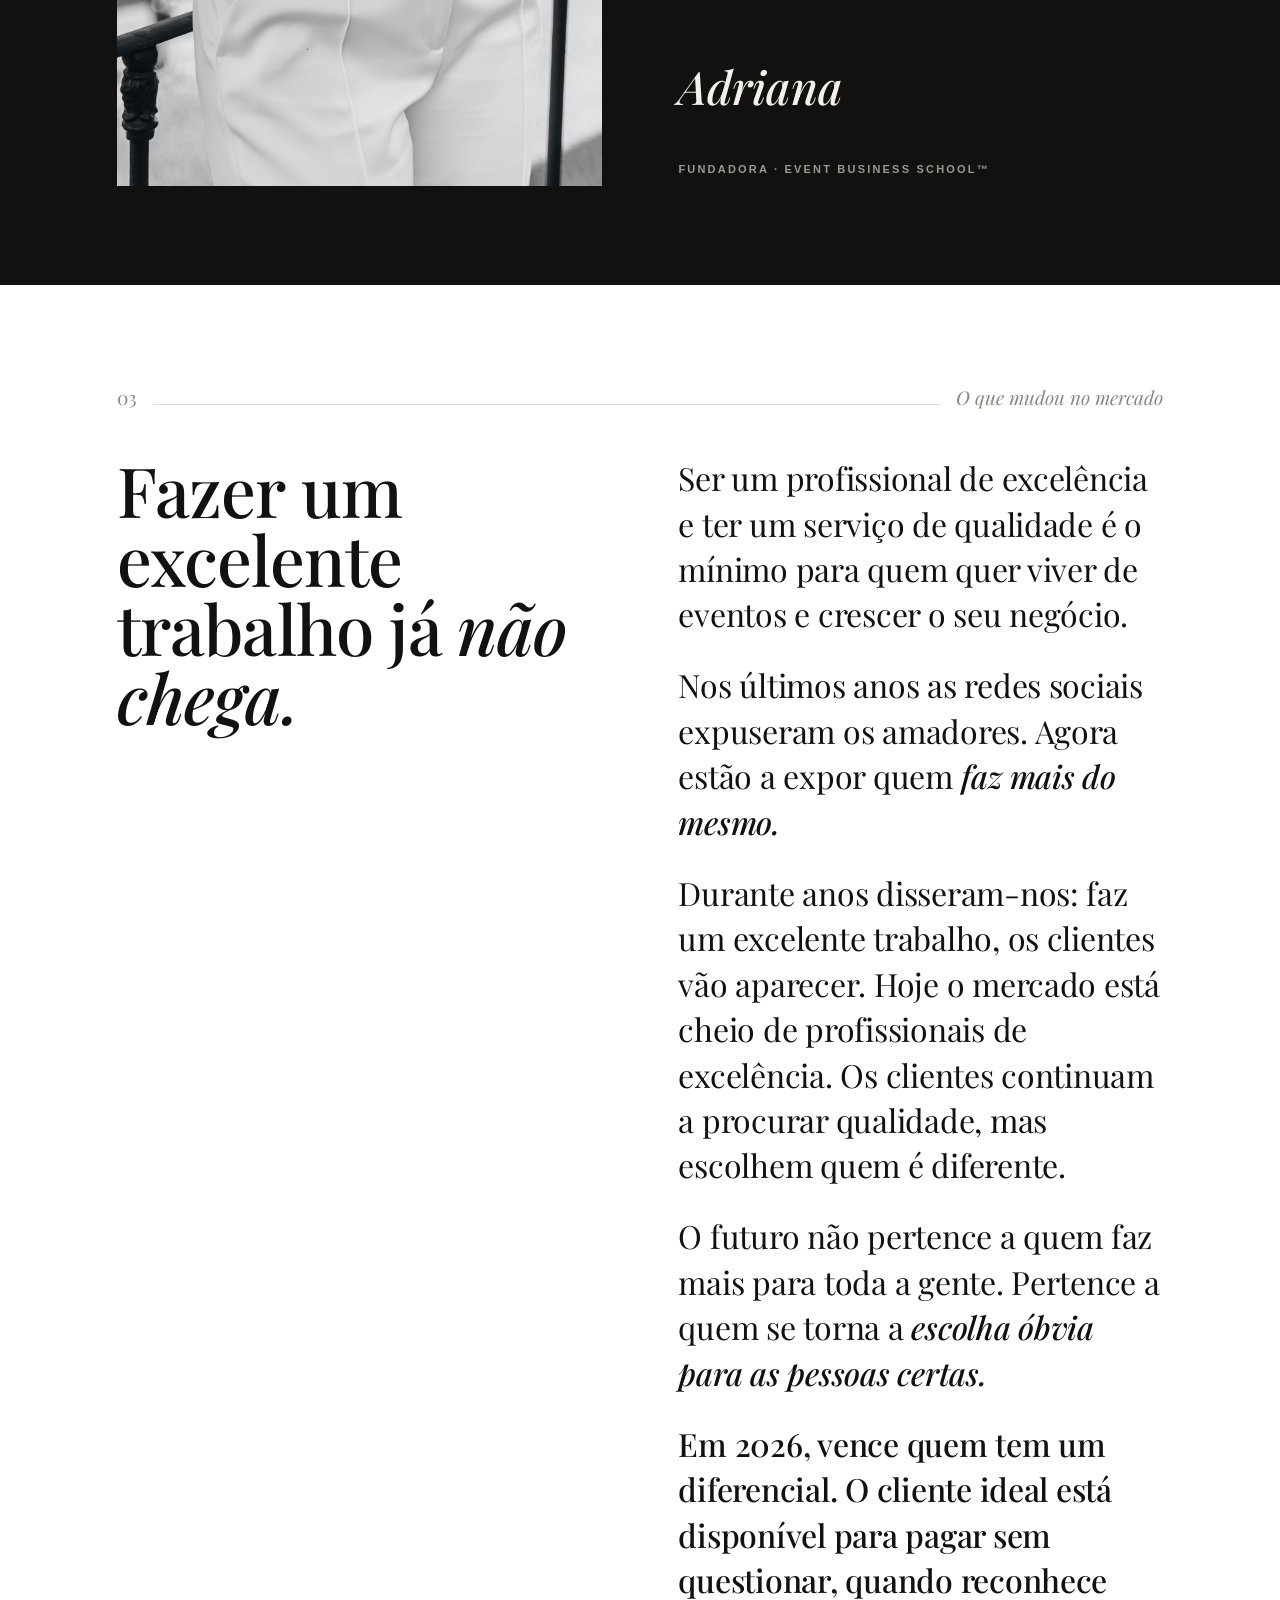
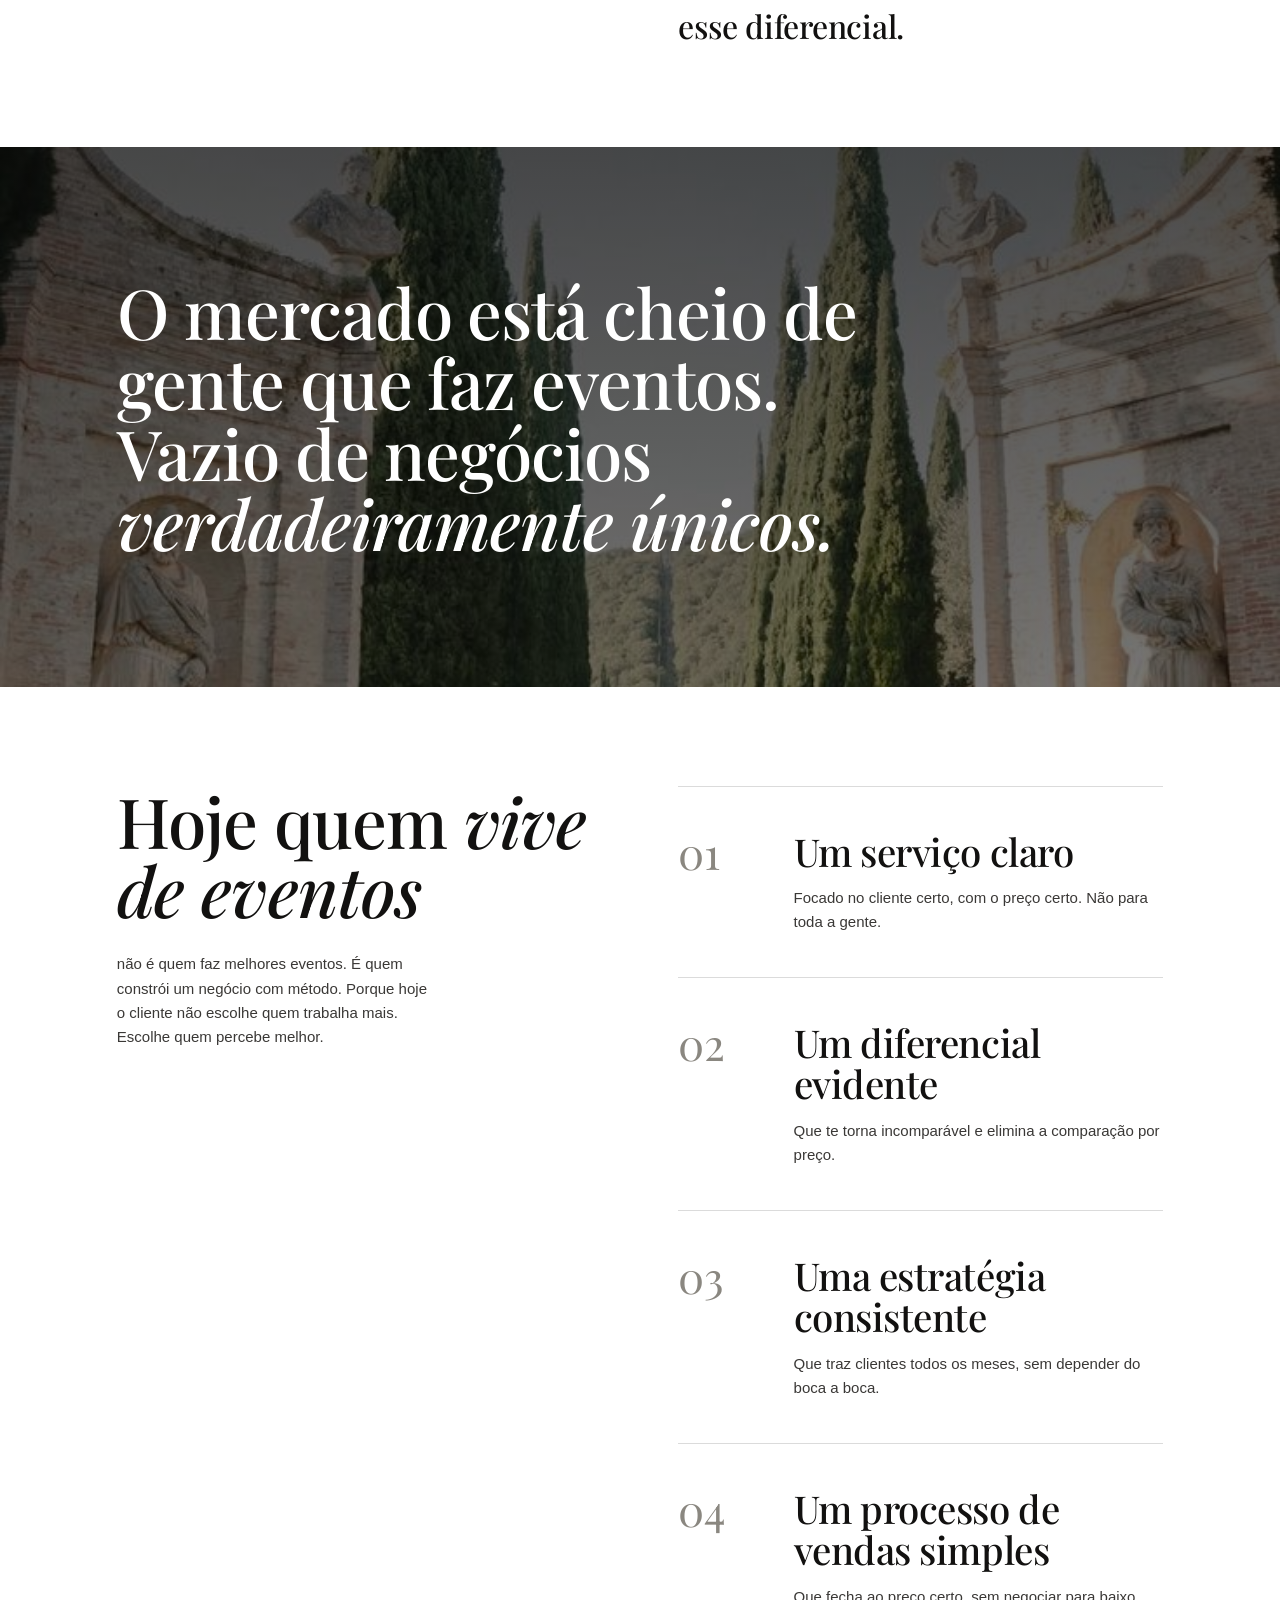
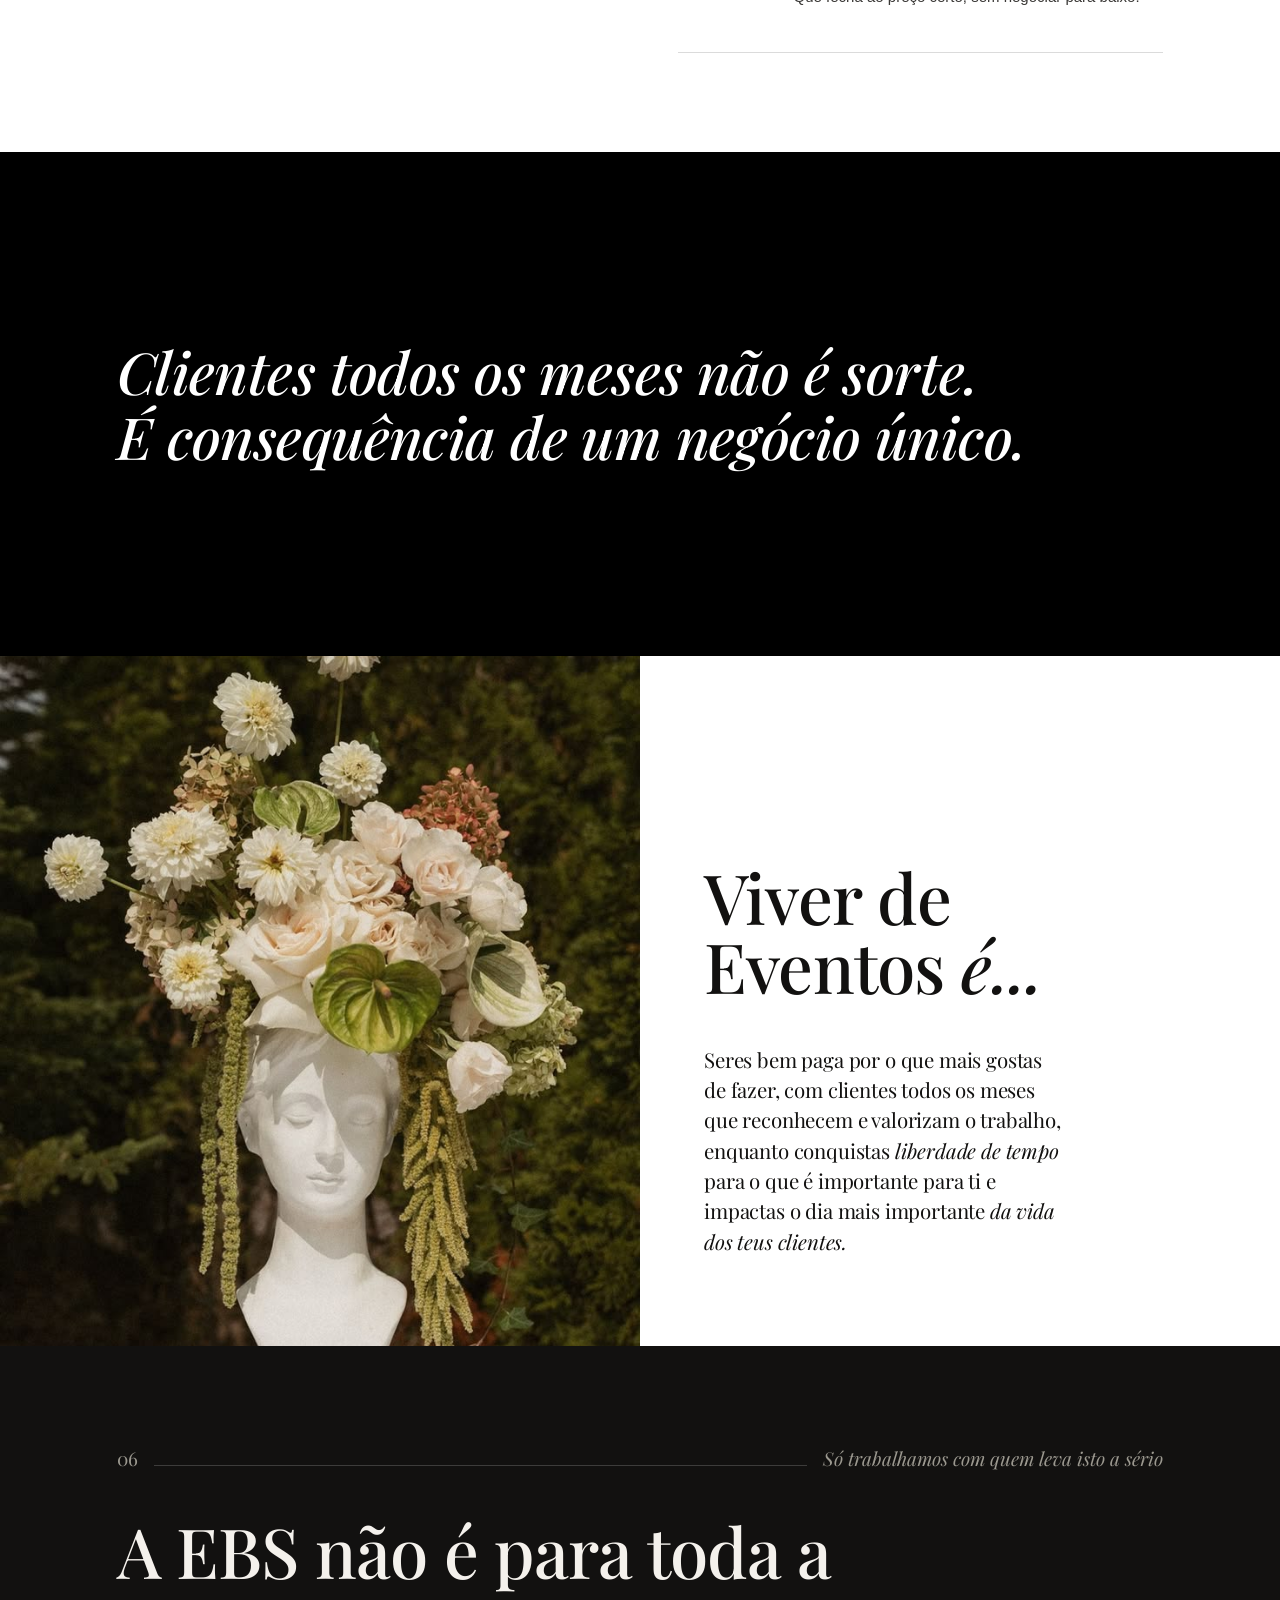
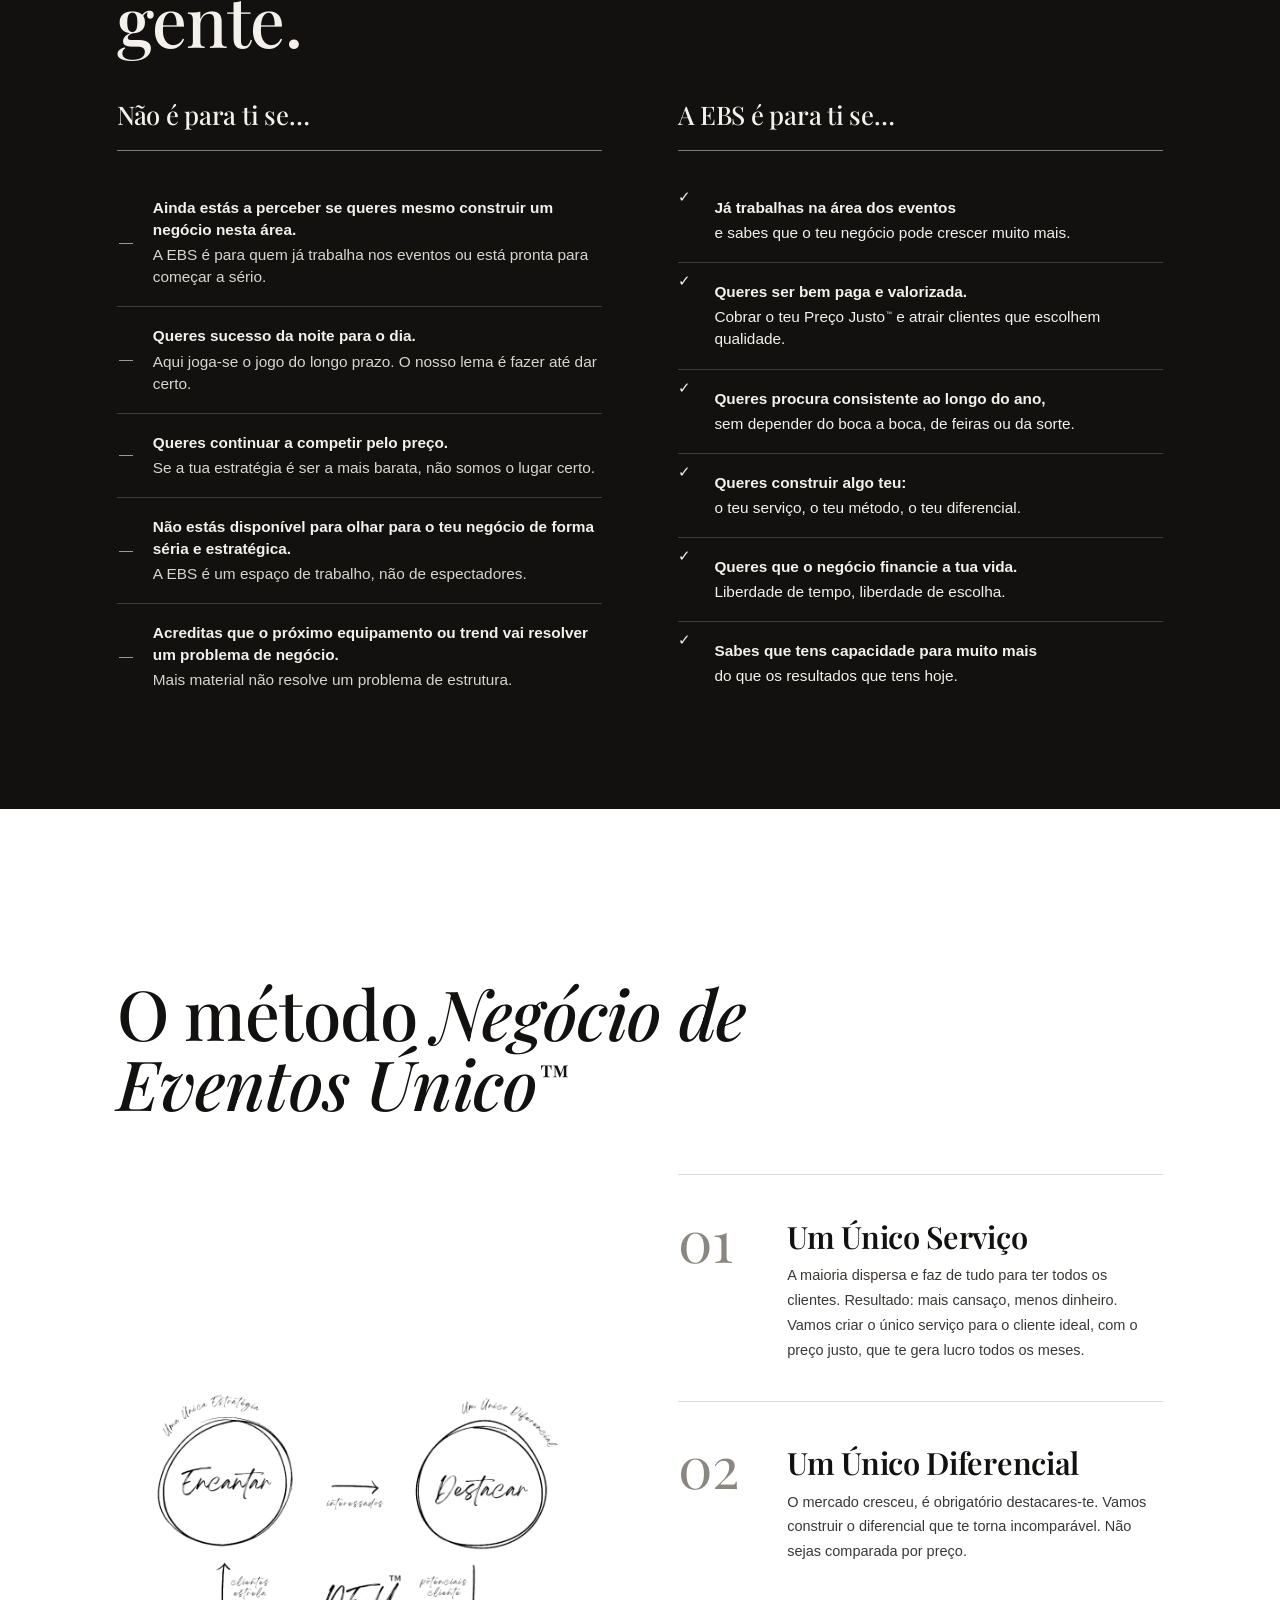
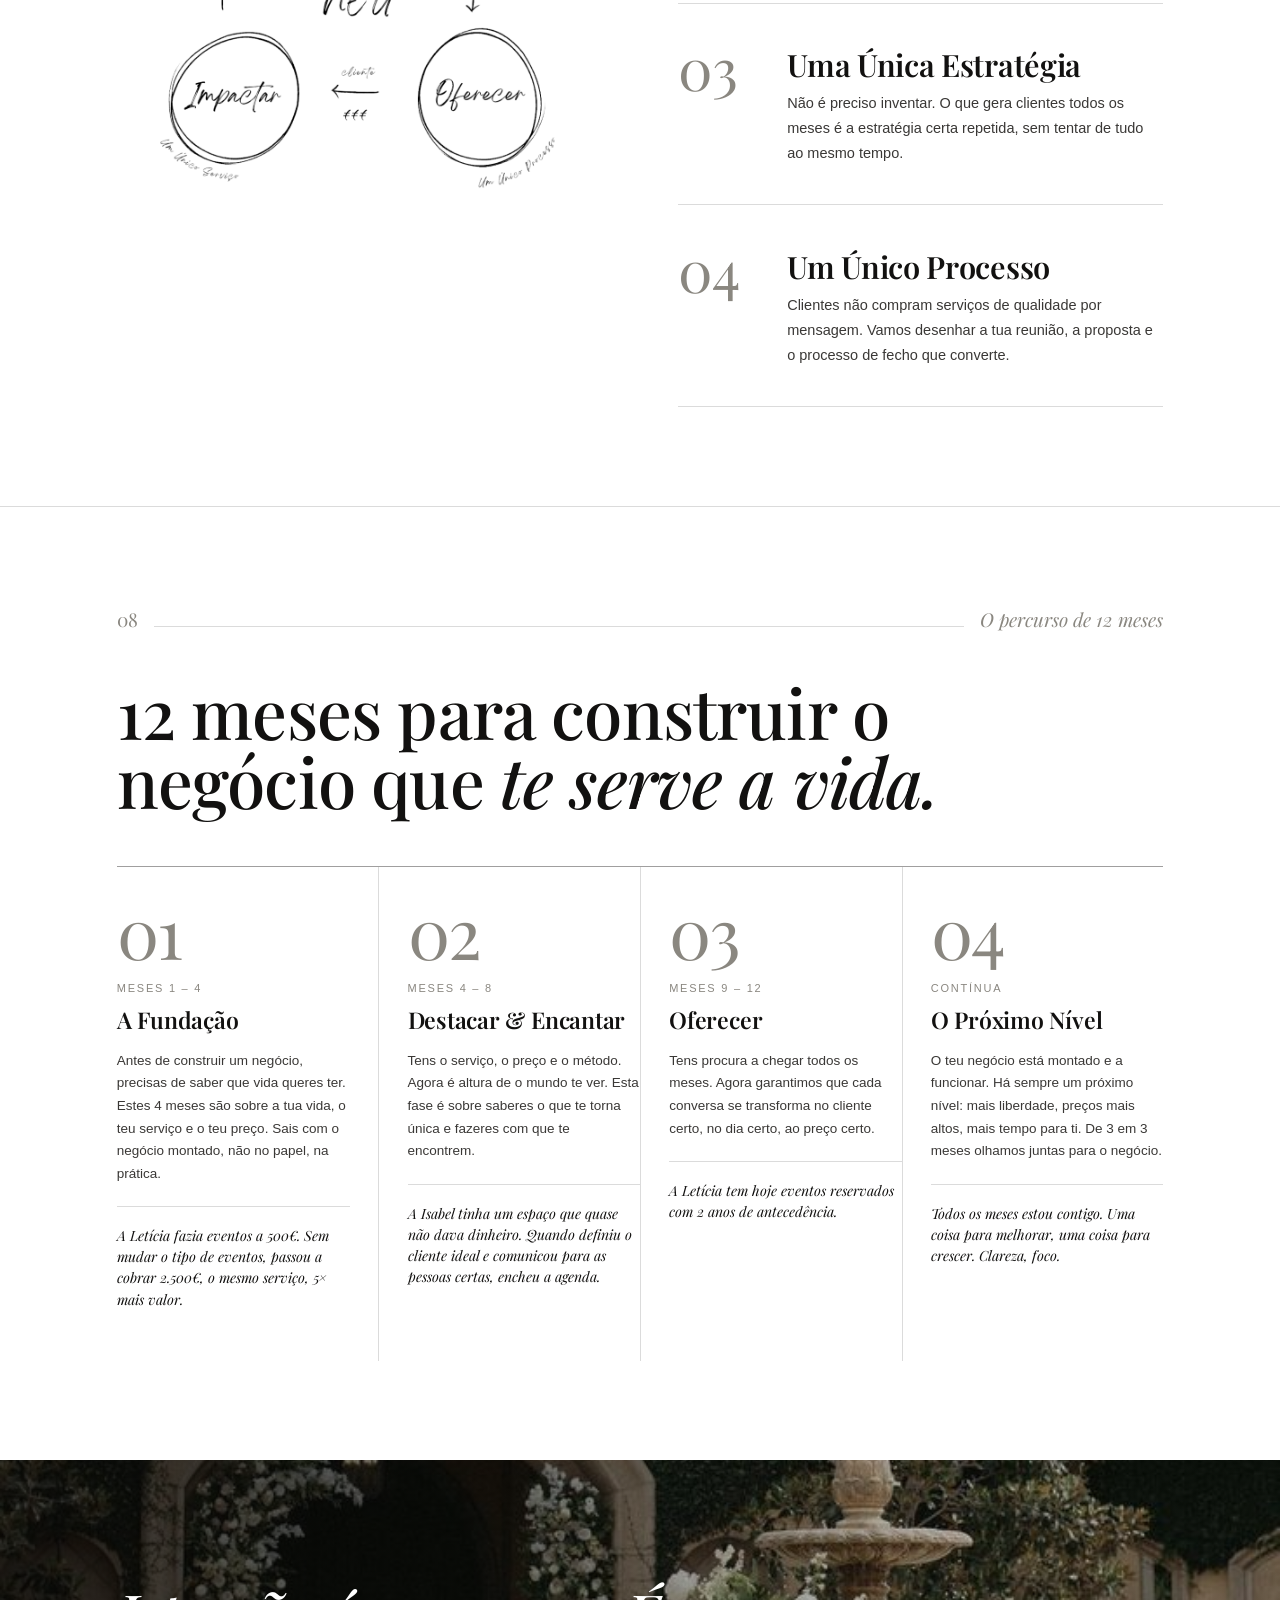
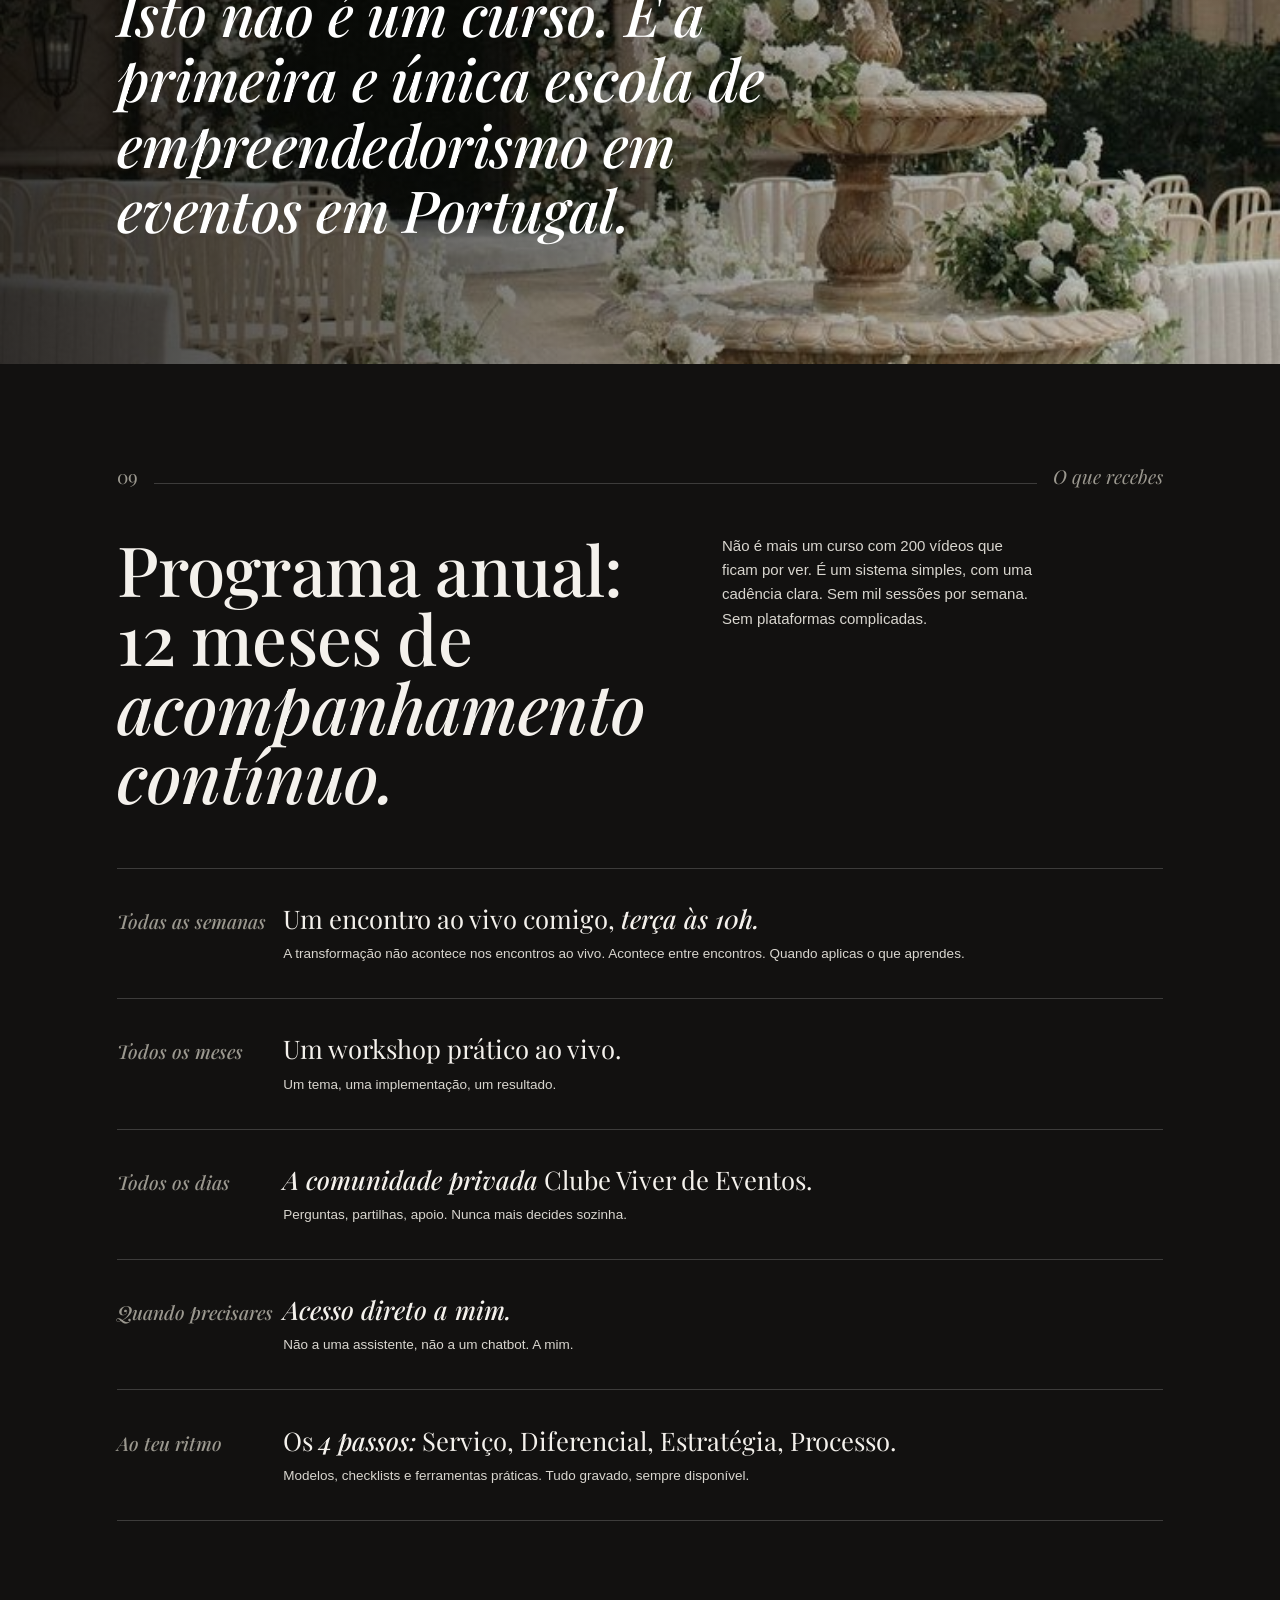
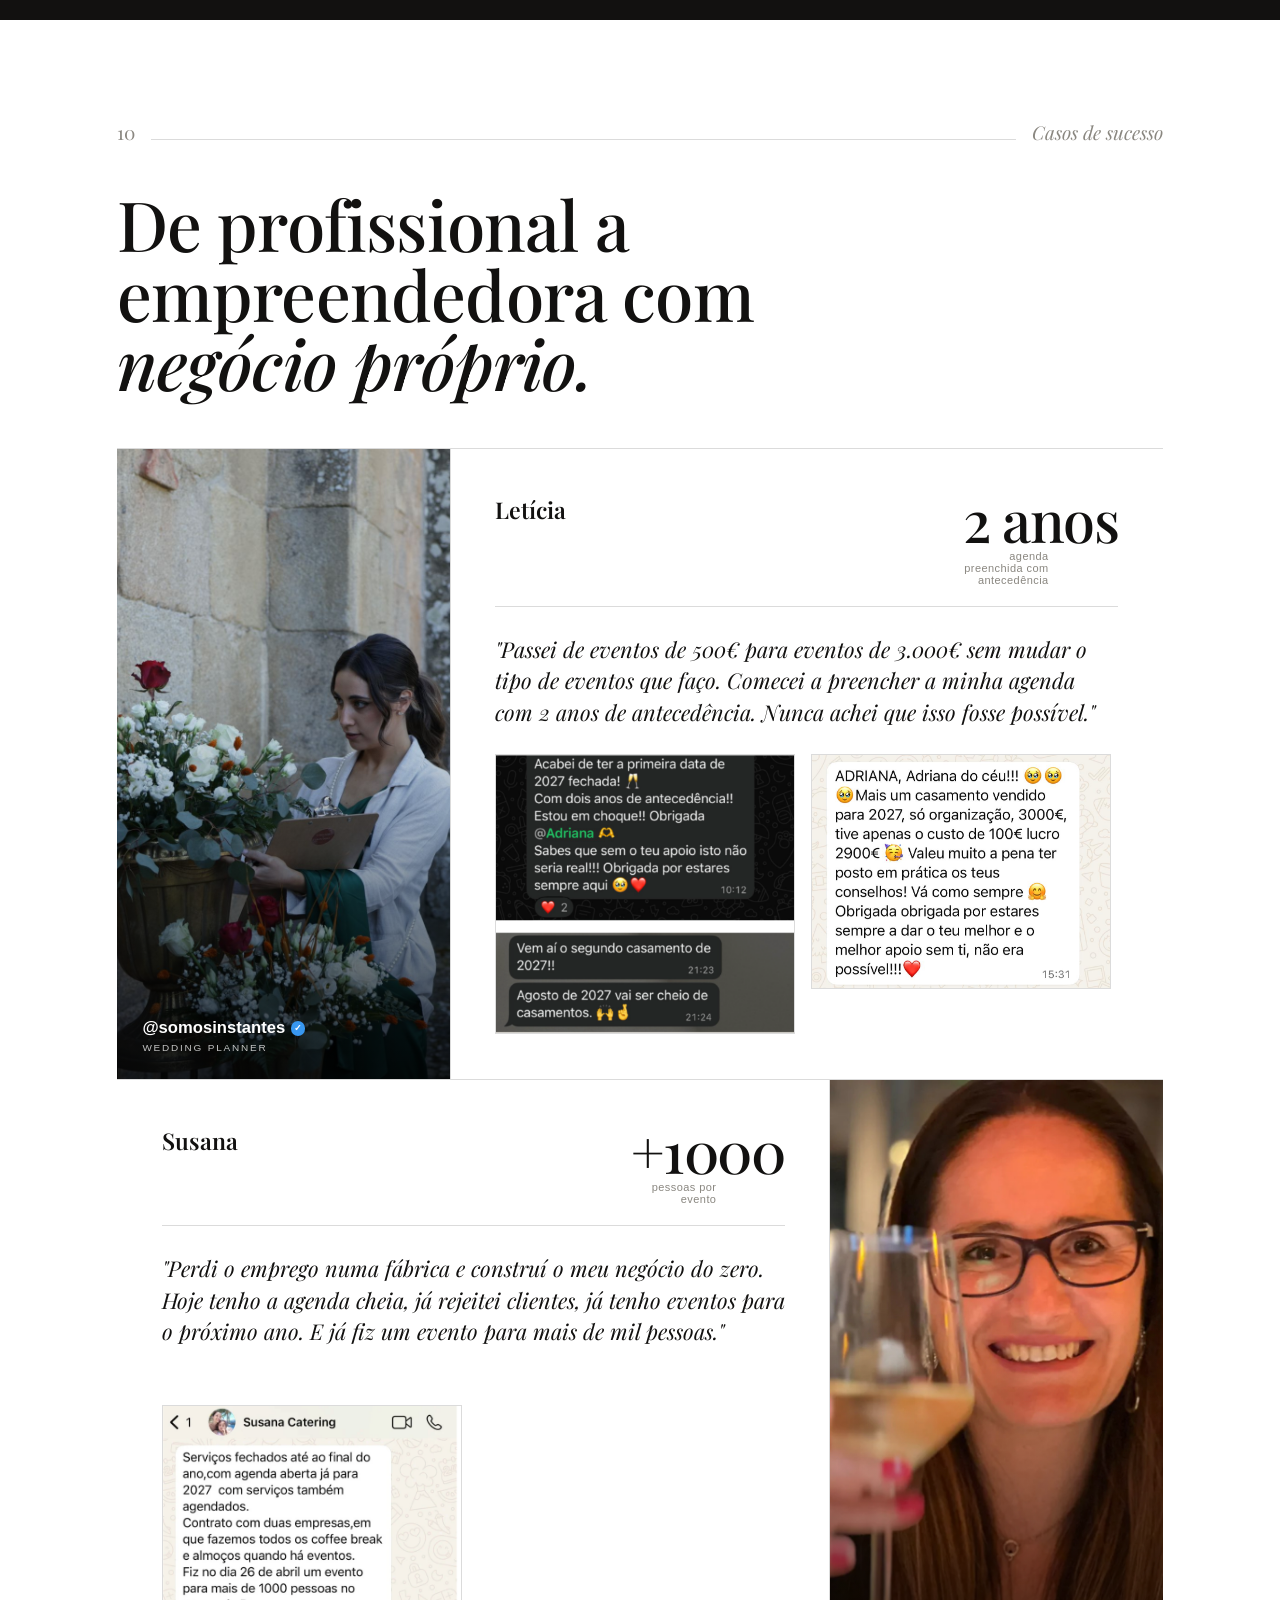
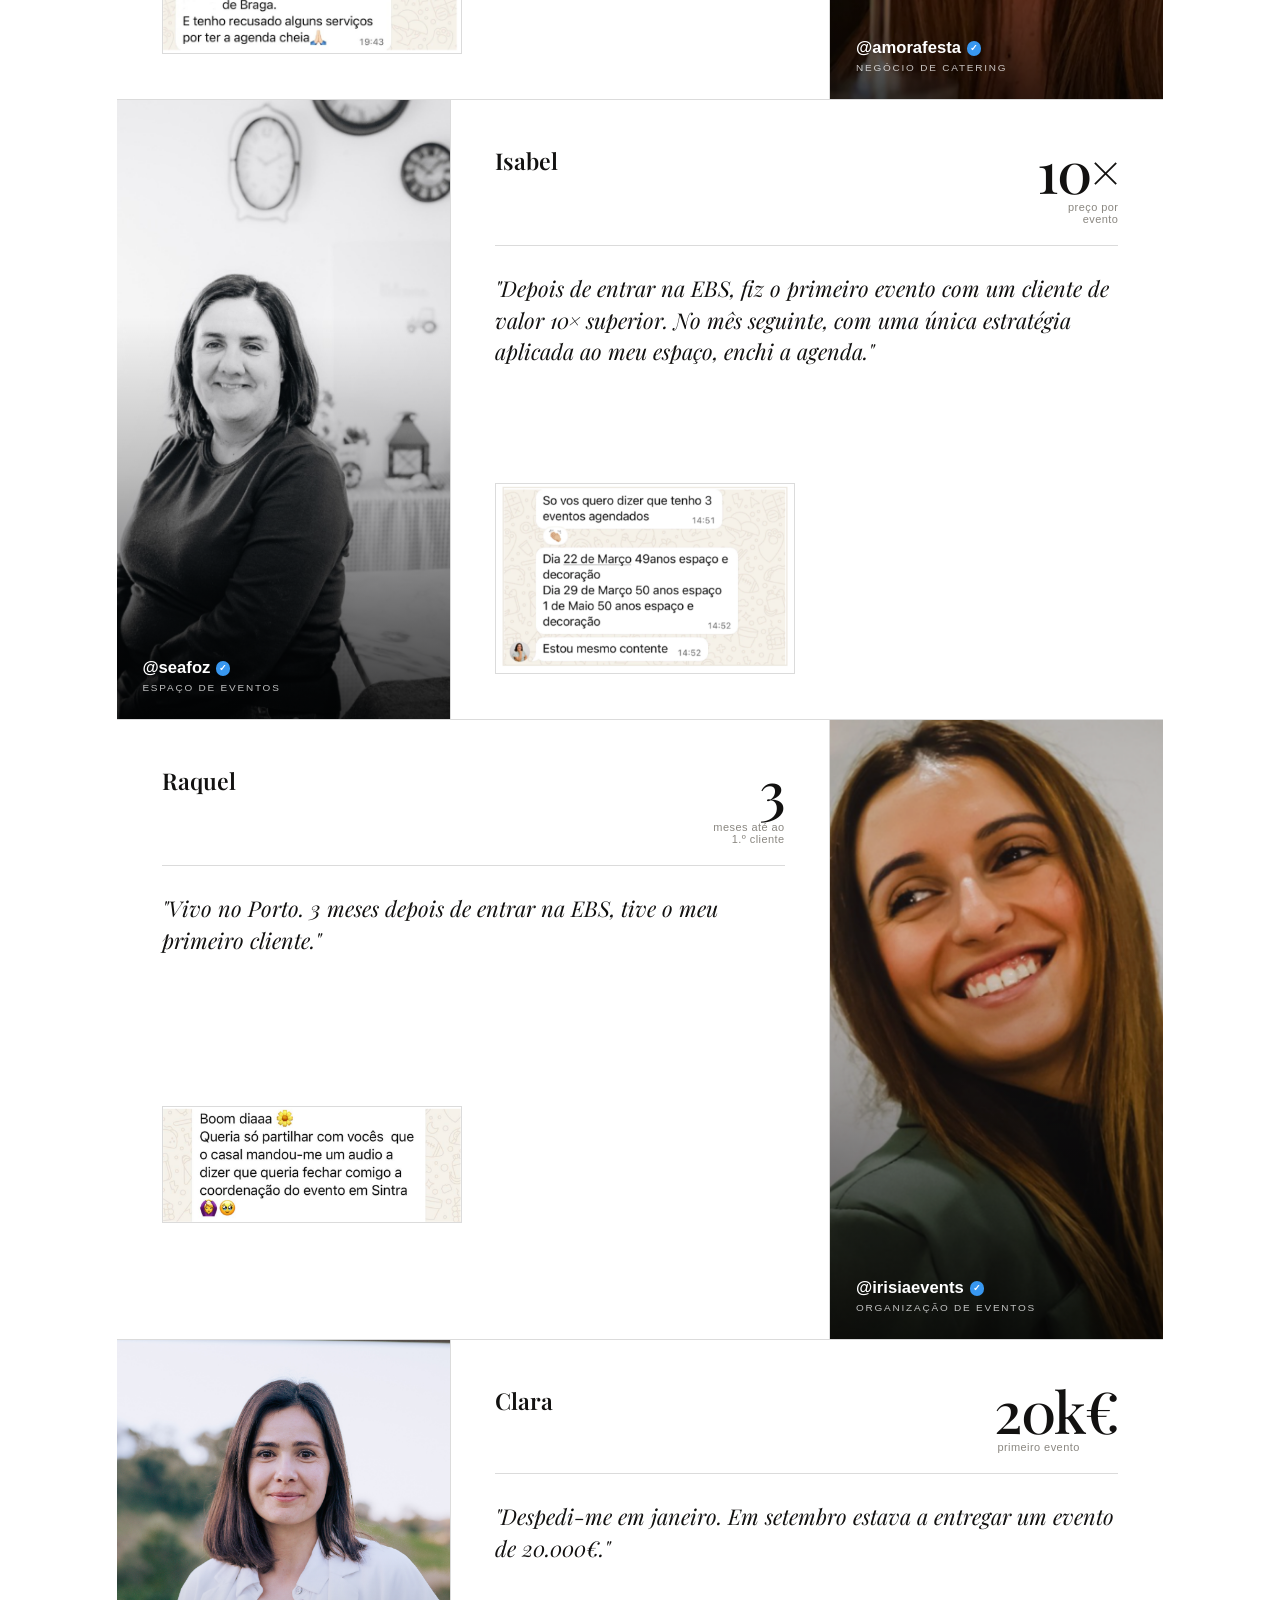
==== commit 6db4ed3e: "Remover quebras: CTA final flui, caixa Vagas num só parágrafo" ====
--- a/index.html
+++ b/index.html
@@ -1376,10 +1376,7 @@
   <div class="wrap">
     <div class="reveal" style="max-width:720px; margin:0 auto; border:1px solid var(--line); padding:clamp(34px,4.5vw,56px) clamp(30px,4vw,60px);">
       <p style="font-family:var(--sans); font-weight:600; font-size:13px; letter-spacing:.18em; text-transform:uppercase; color:var(--ink); margin:0 0 clamp(22px,2.6vw,32px);">Vagas para Julho</p>
-      <p style="font-family:var(--serif); font-weight:400; font-size:clamp(16px,1.6vw,21px); line-height:1.34; color:var(--ink); margin:0 0 .7em;">Só abrimos um número limitado de vagas todos os meses.</p>
-      <p style="font-family:var(--serif); font-weight:400; font-size:clamp(16px,1.6vw,21px); line-height:1.34; color:var(--ink); margin:0 0 .7em;">As inscrições abrem na <strong style="font-weight:700;">terça-feira, 23 de Junho</strong>.</p>
-      <p style="font-family:var(--serif); font-weight:400; font-size:clamp(16px,1.6vw,21px); line-height:1.34; color:var(--ink); margin:0;">Começamos no dia <strong style="font-weight:700;">terça-feira, 7 de Julho</strong>.</p>
-      <p style="font-family:var(--serif); font-weight:400; font-size:clamp(15px,1.4vw,19px); line-height:1.34; color:var(--muted); margin:clamp(26px,3vw,38px) 0 0;">Fica atenta. Quando as portas abrirem, são poucos dias.</p>
+      <p style="font-family:var(--serif); font-weight:400; font-size:clamp(16px,1.6vw,21px); line-height:1.5; color:var(--ink); margin:0;">Só abrimos um número limitado de vagas todos os meses. As inscrições abrem na <strong style="font-weight:700;">terça-feira, 23 de Junho</strong>. Começamos no dia <strong style="font-weight:700;">terça-feira, 7 de Julho</strong>. <span style="color:var(--muted);">Fica atenta. Quando as portas abrirem, são poucos dias.</span></p>
     </div>
   </div>
 </section>
@@ -1390,7 +1387,7 @@
 <section class="section final theme-dark" data-screen-label="CTA Final">
   <div class="wrap">
     <div class="center-col">
-      <h2 class="display reveal" style="font-size:clamp(34px,5.4vw,76px); max-width:16ch;">Tu não queres um negócio gigante. Queres uma <em>vida gigante.</em></h2>
+      <h2 class="display reveal" style="font-size:clamp(34px,5.4vw,76px); max-width:26ch;">Tu não queres um negócio gigante. Queres uma <em>vida gigante.</em></h2>
       <p class="lead reveal d1 measure-wide" style="margin:clamp(22px,3vw,38px) auto 0; text-align:center; max-width:38ch;">Com um negócio que a financie. Então vamos construí-lo juntas em 2026. Bora?</p>
       <div class="reveal d2" style="margin-top:clamp(32px,4vw,52px);">
         <a class="btn" href="#candidatura" style="background:#ffffff; color:#121110; border-color:#ffffff;"><span>Quero candidatar-me</span></a>
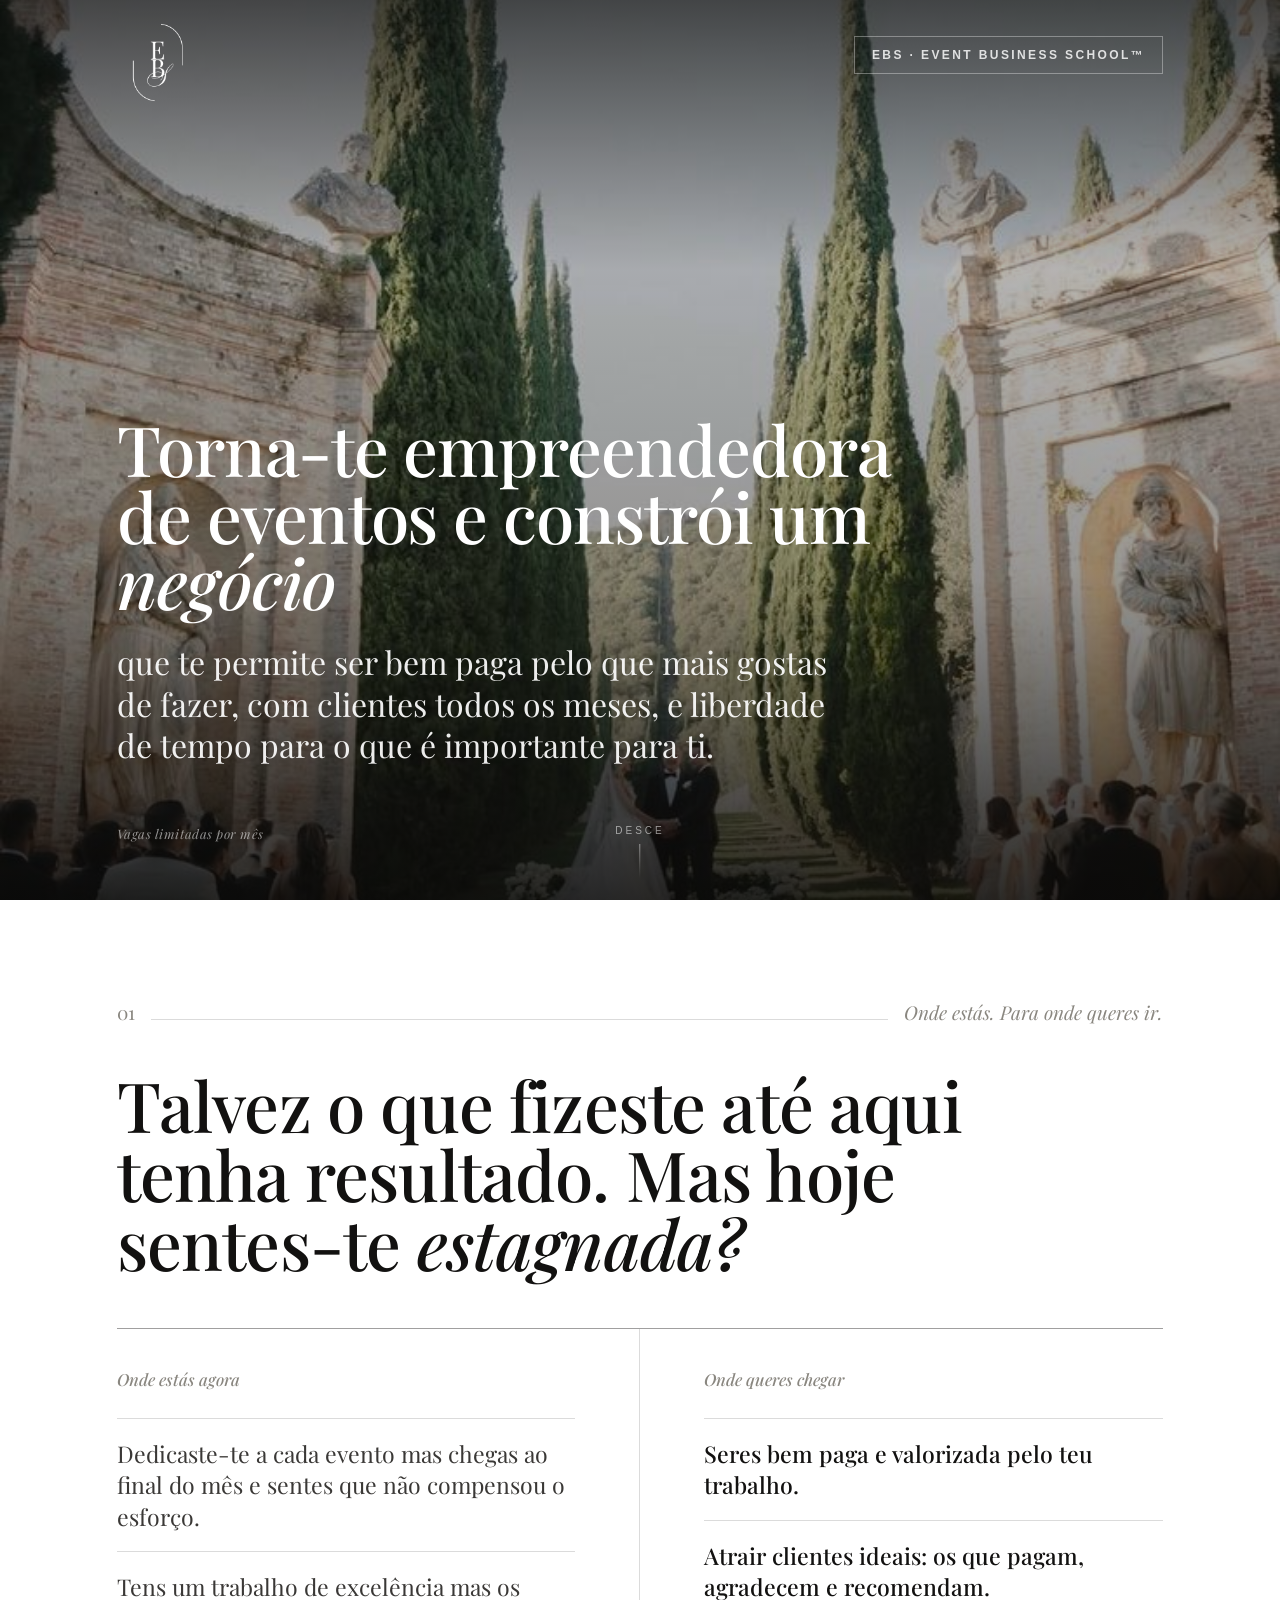
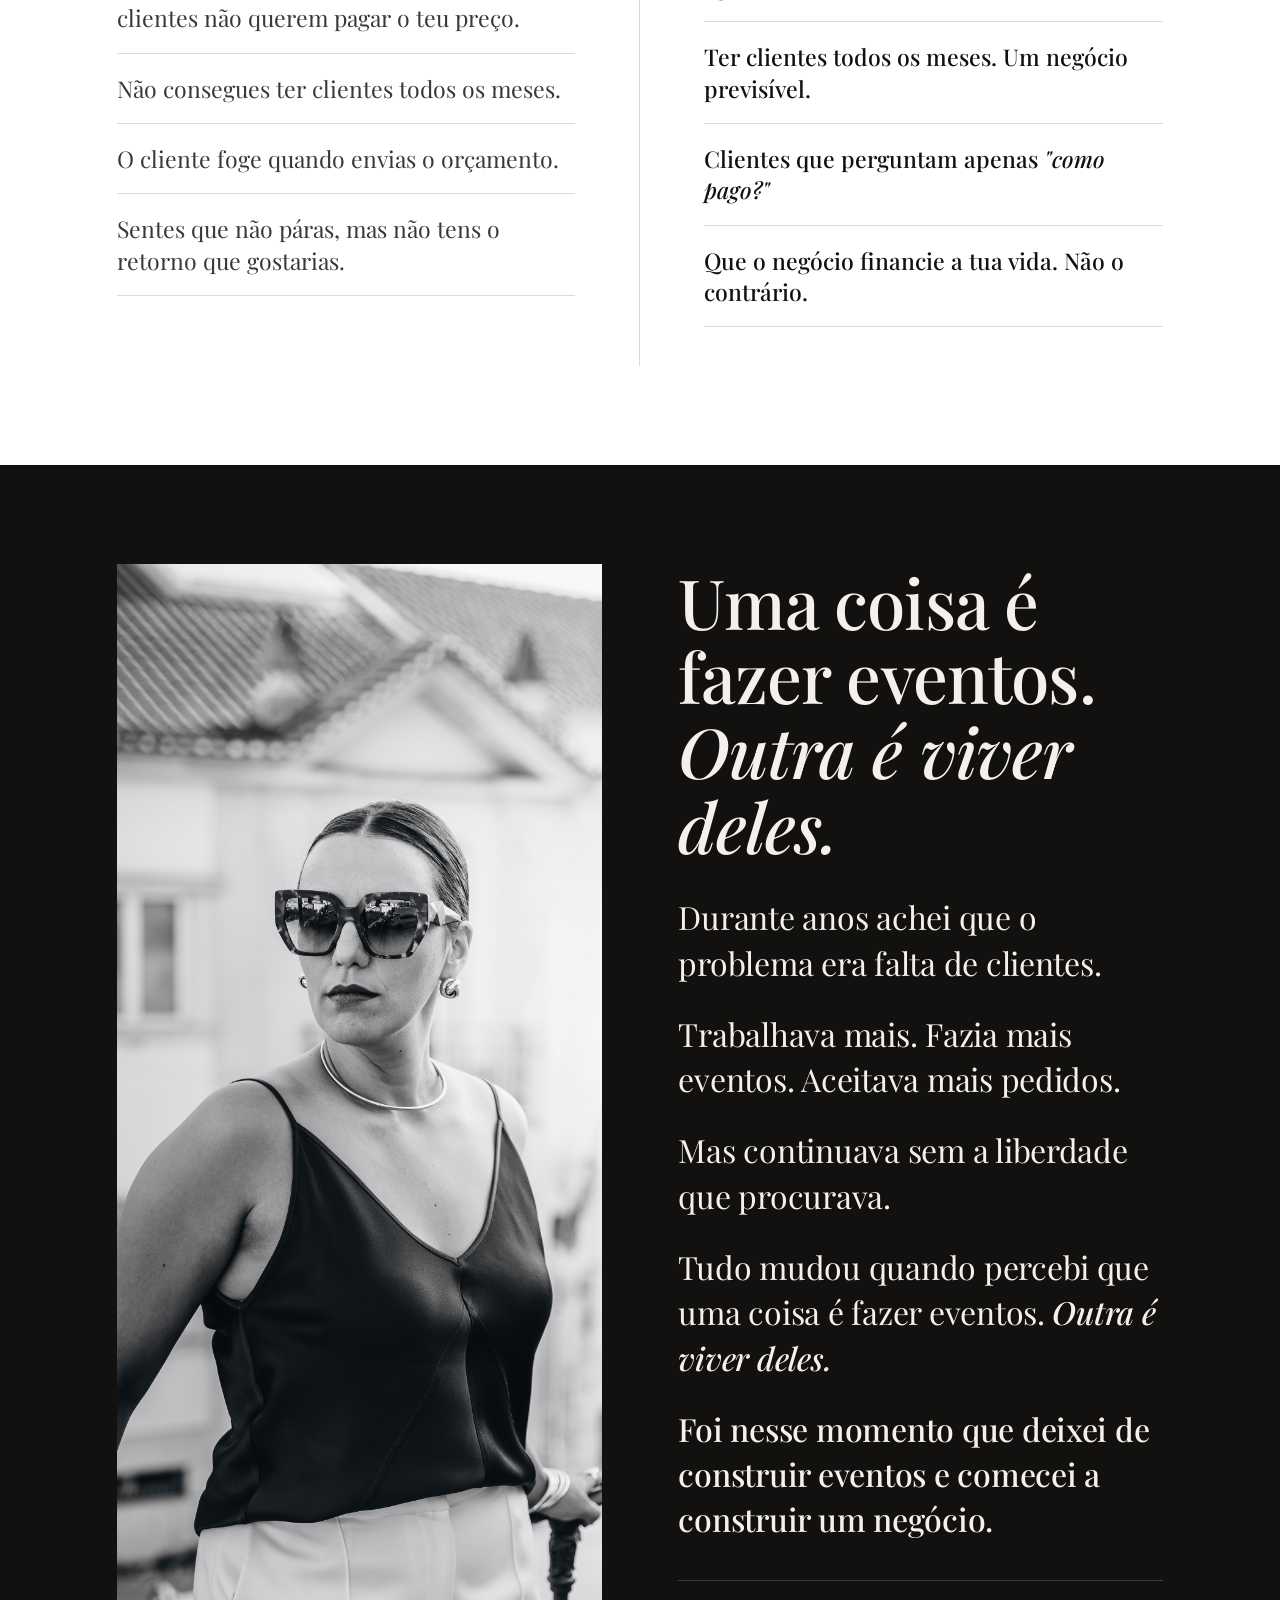
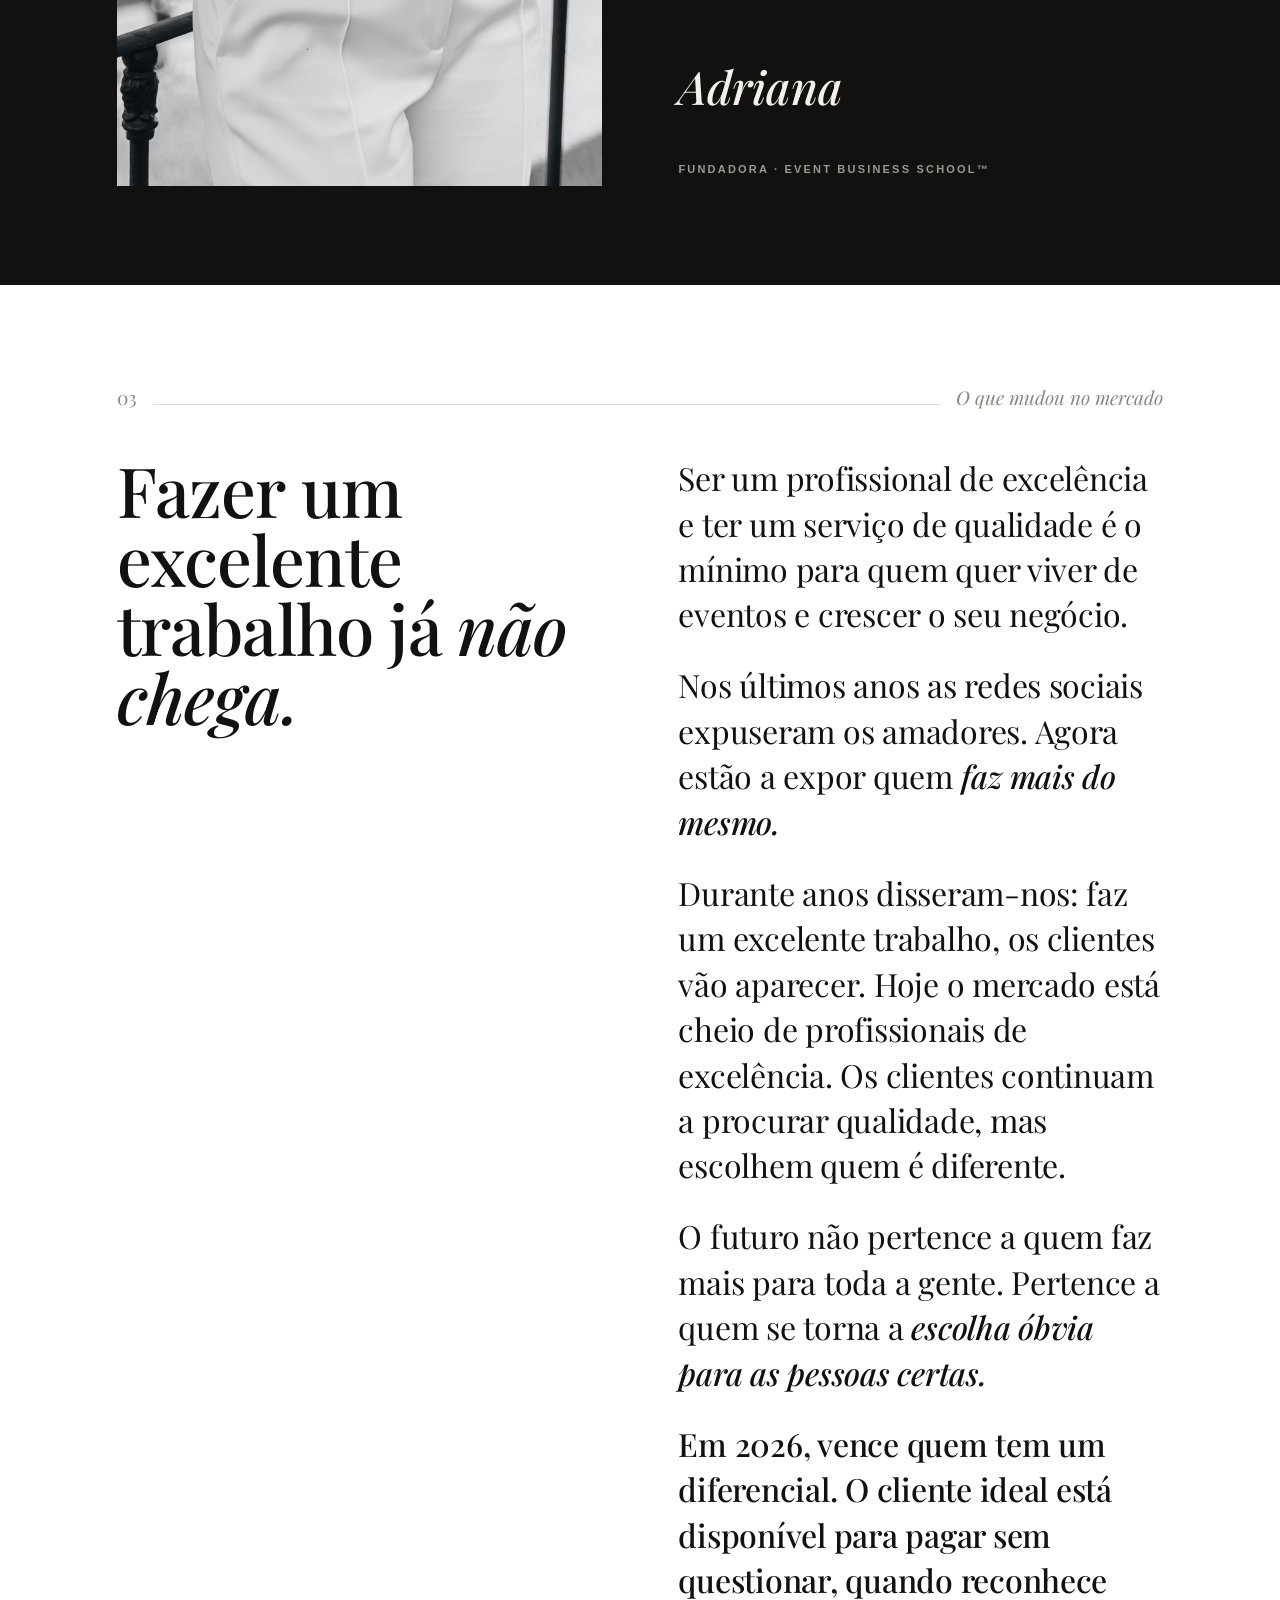
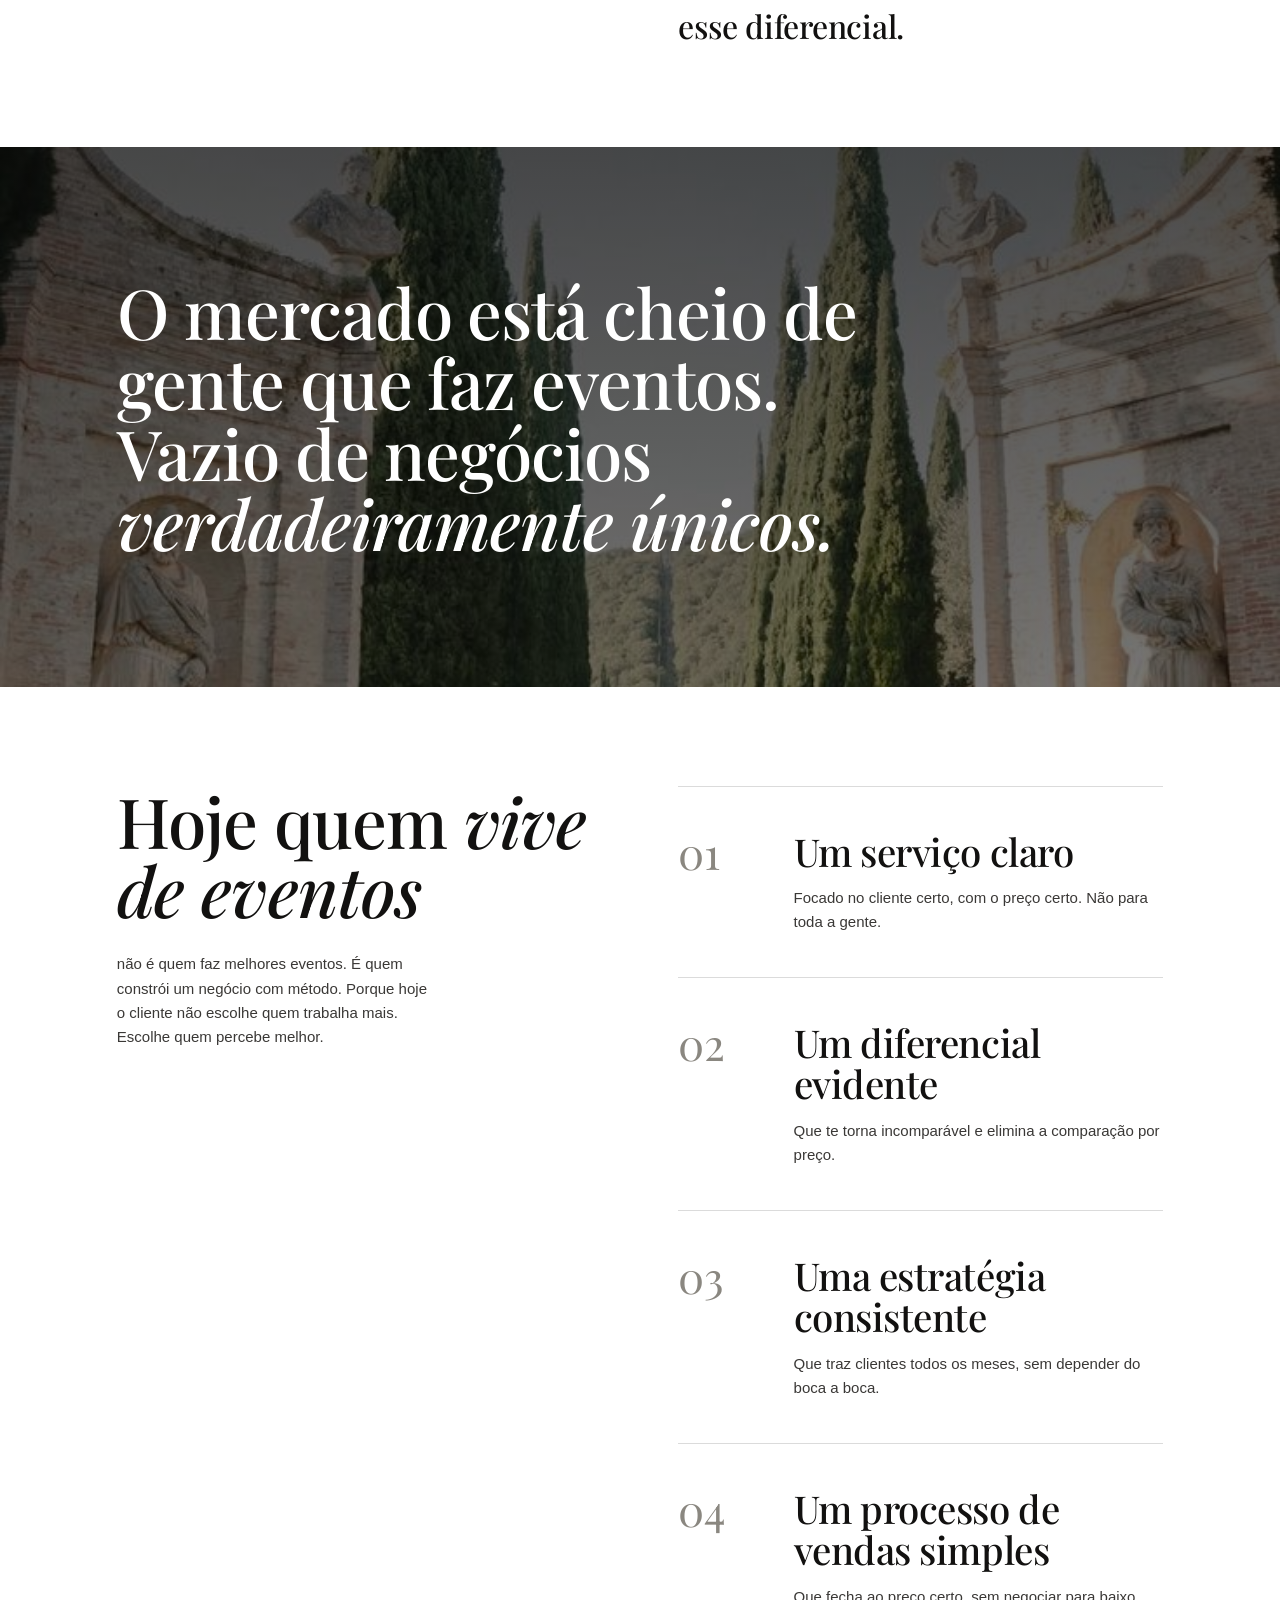
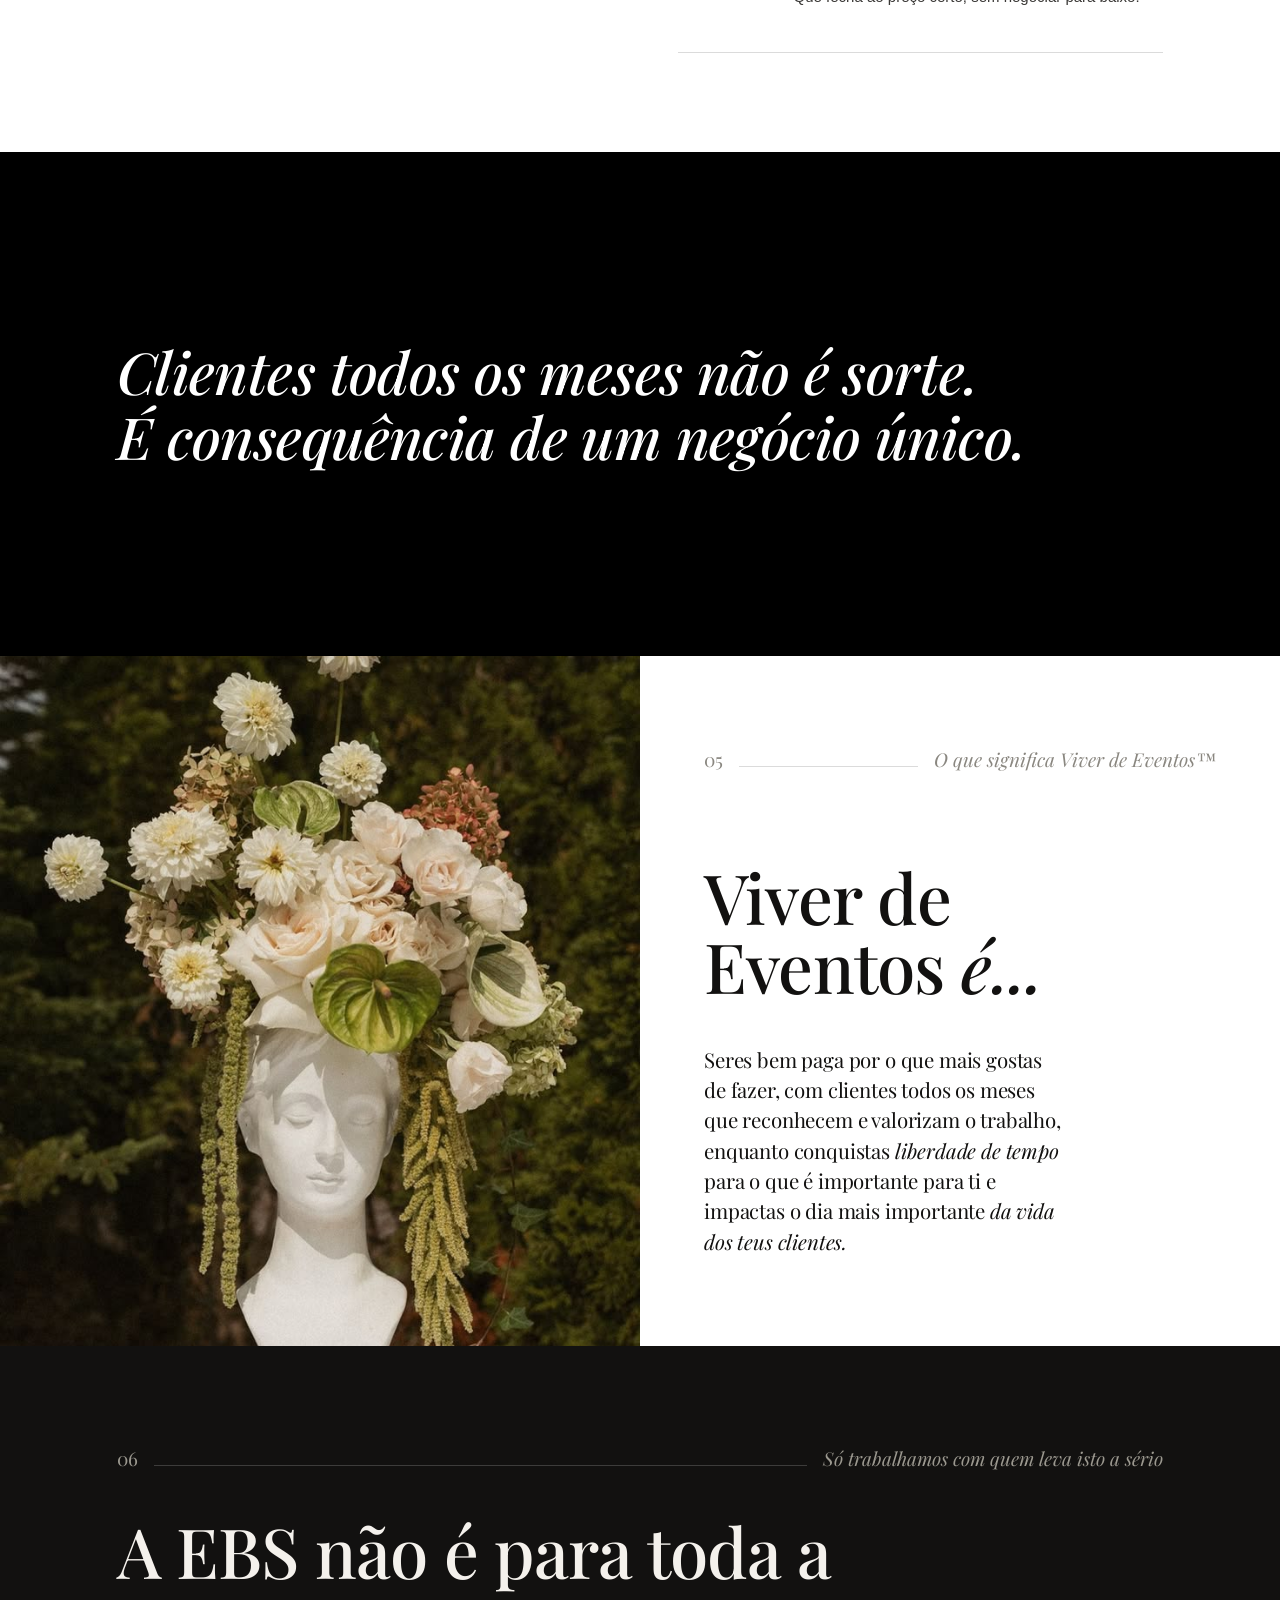
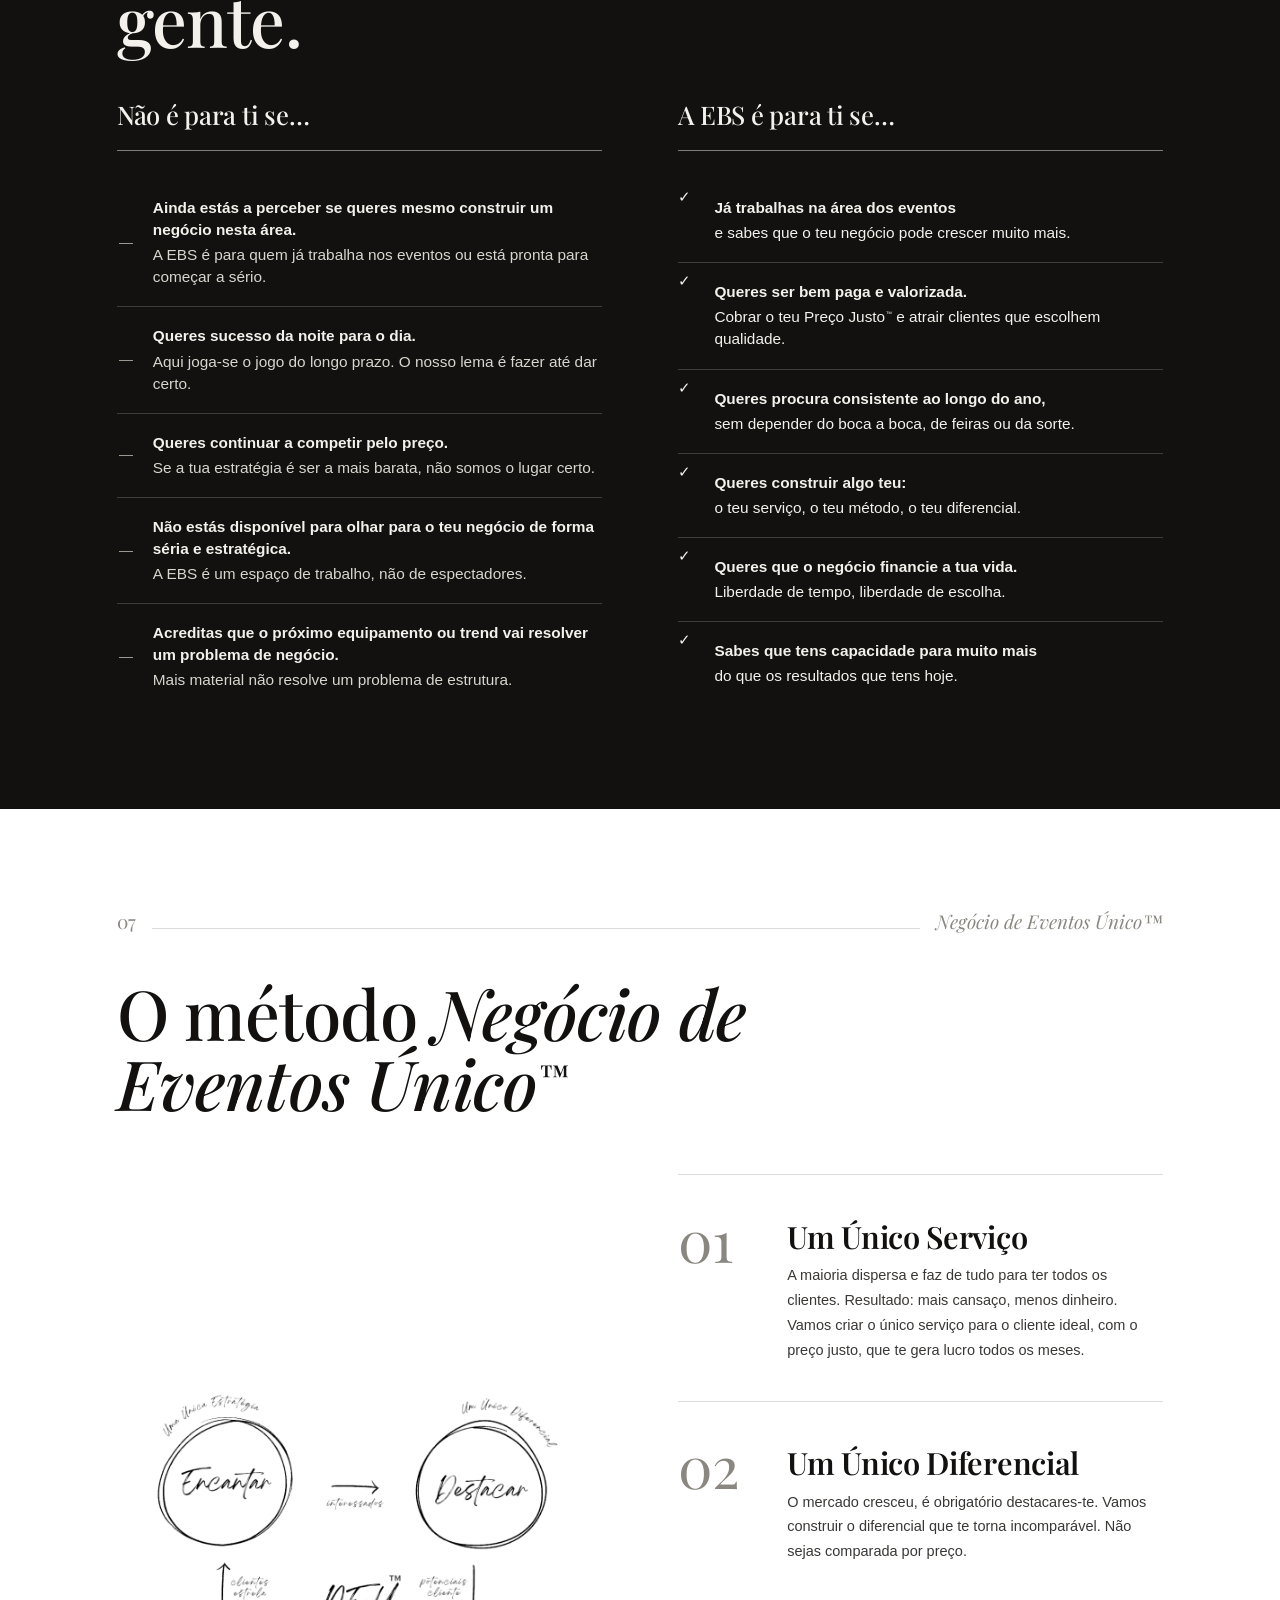
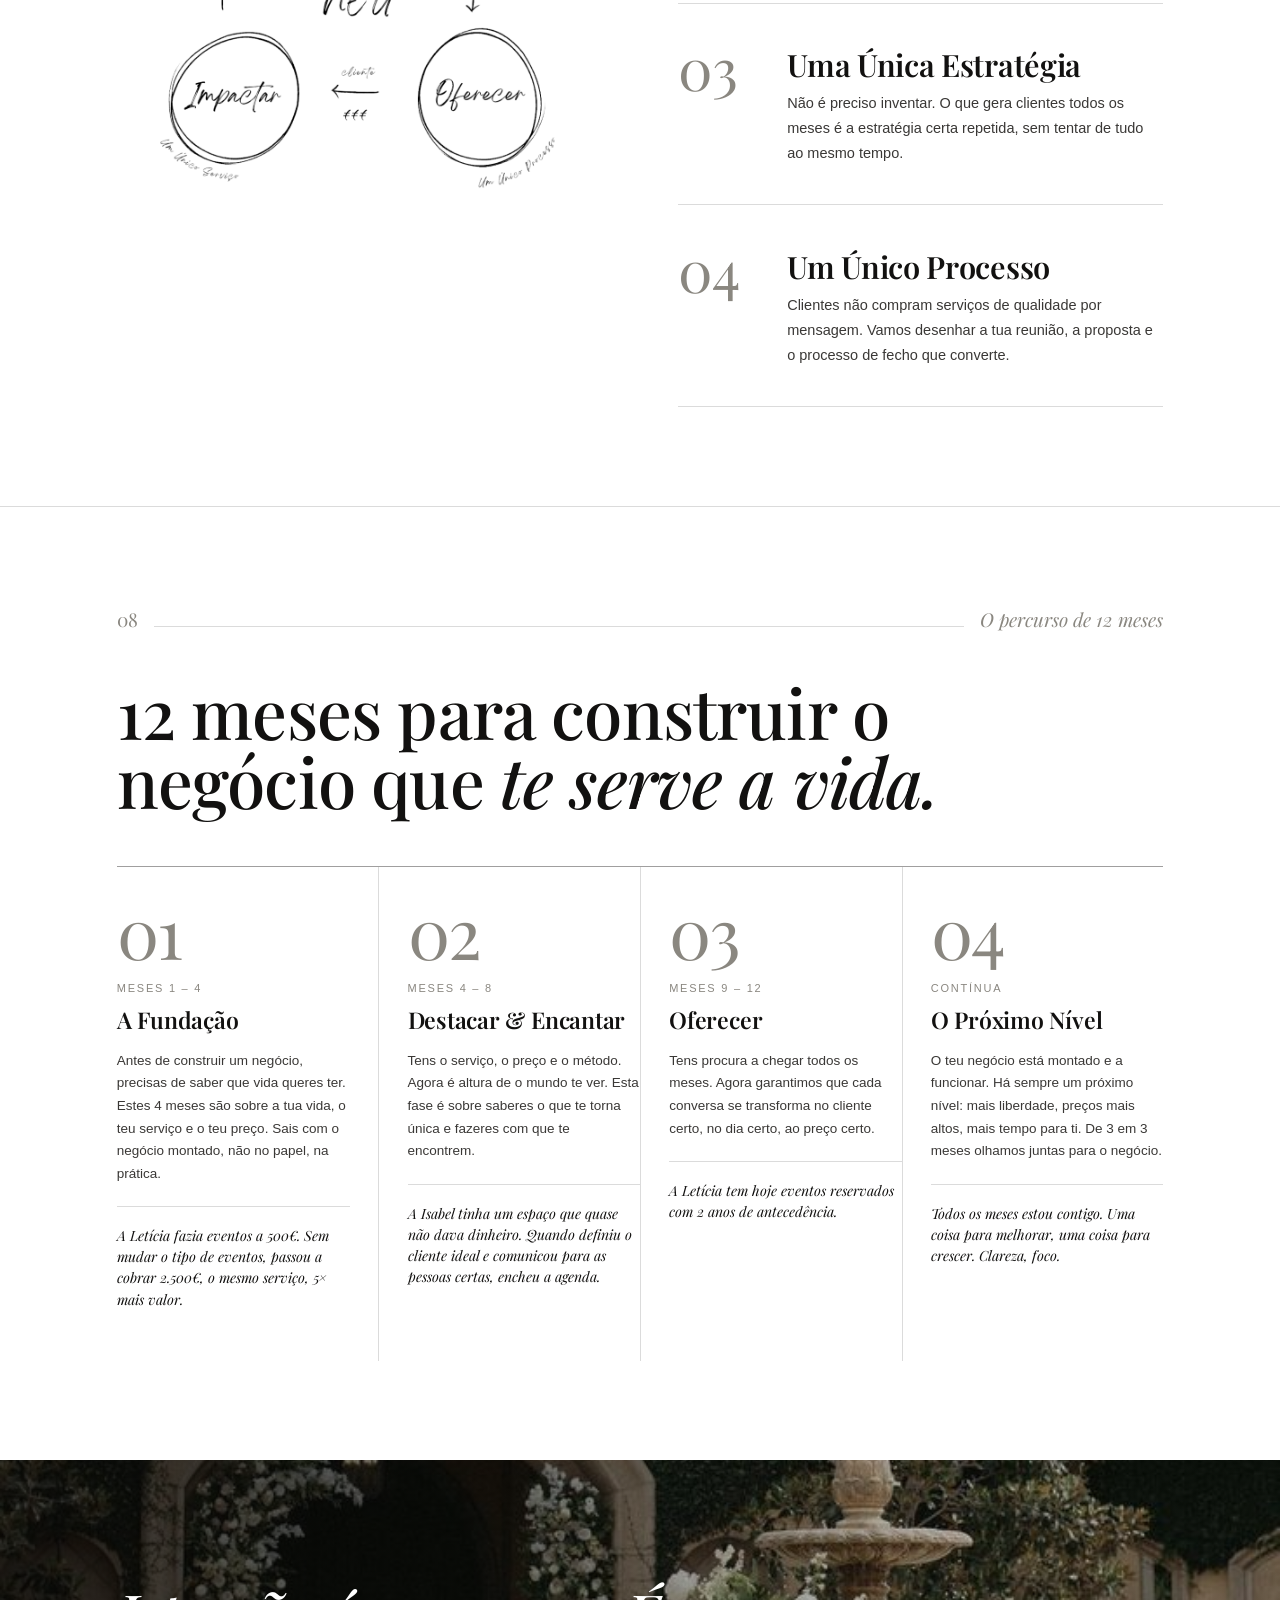
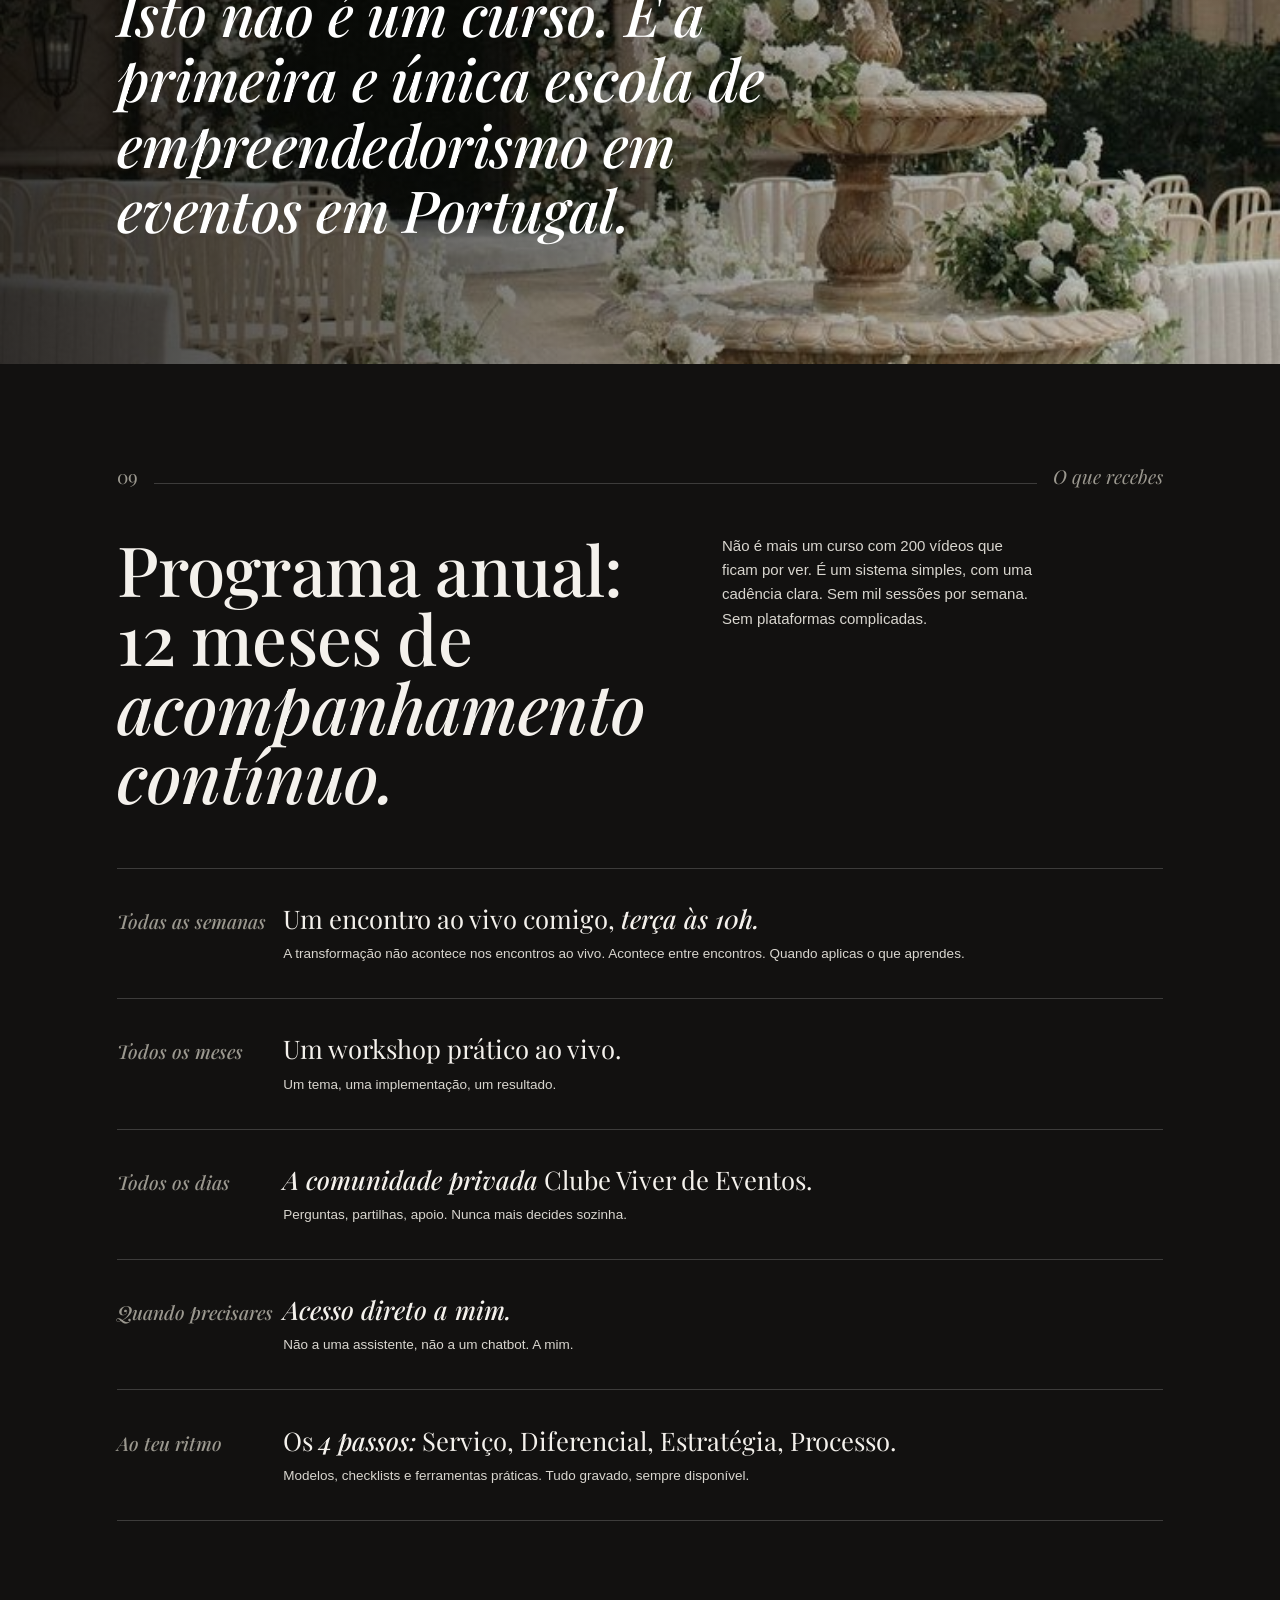
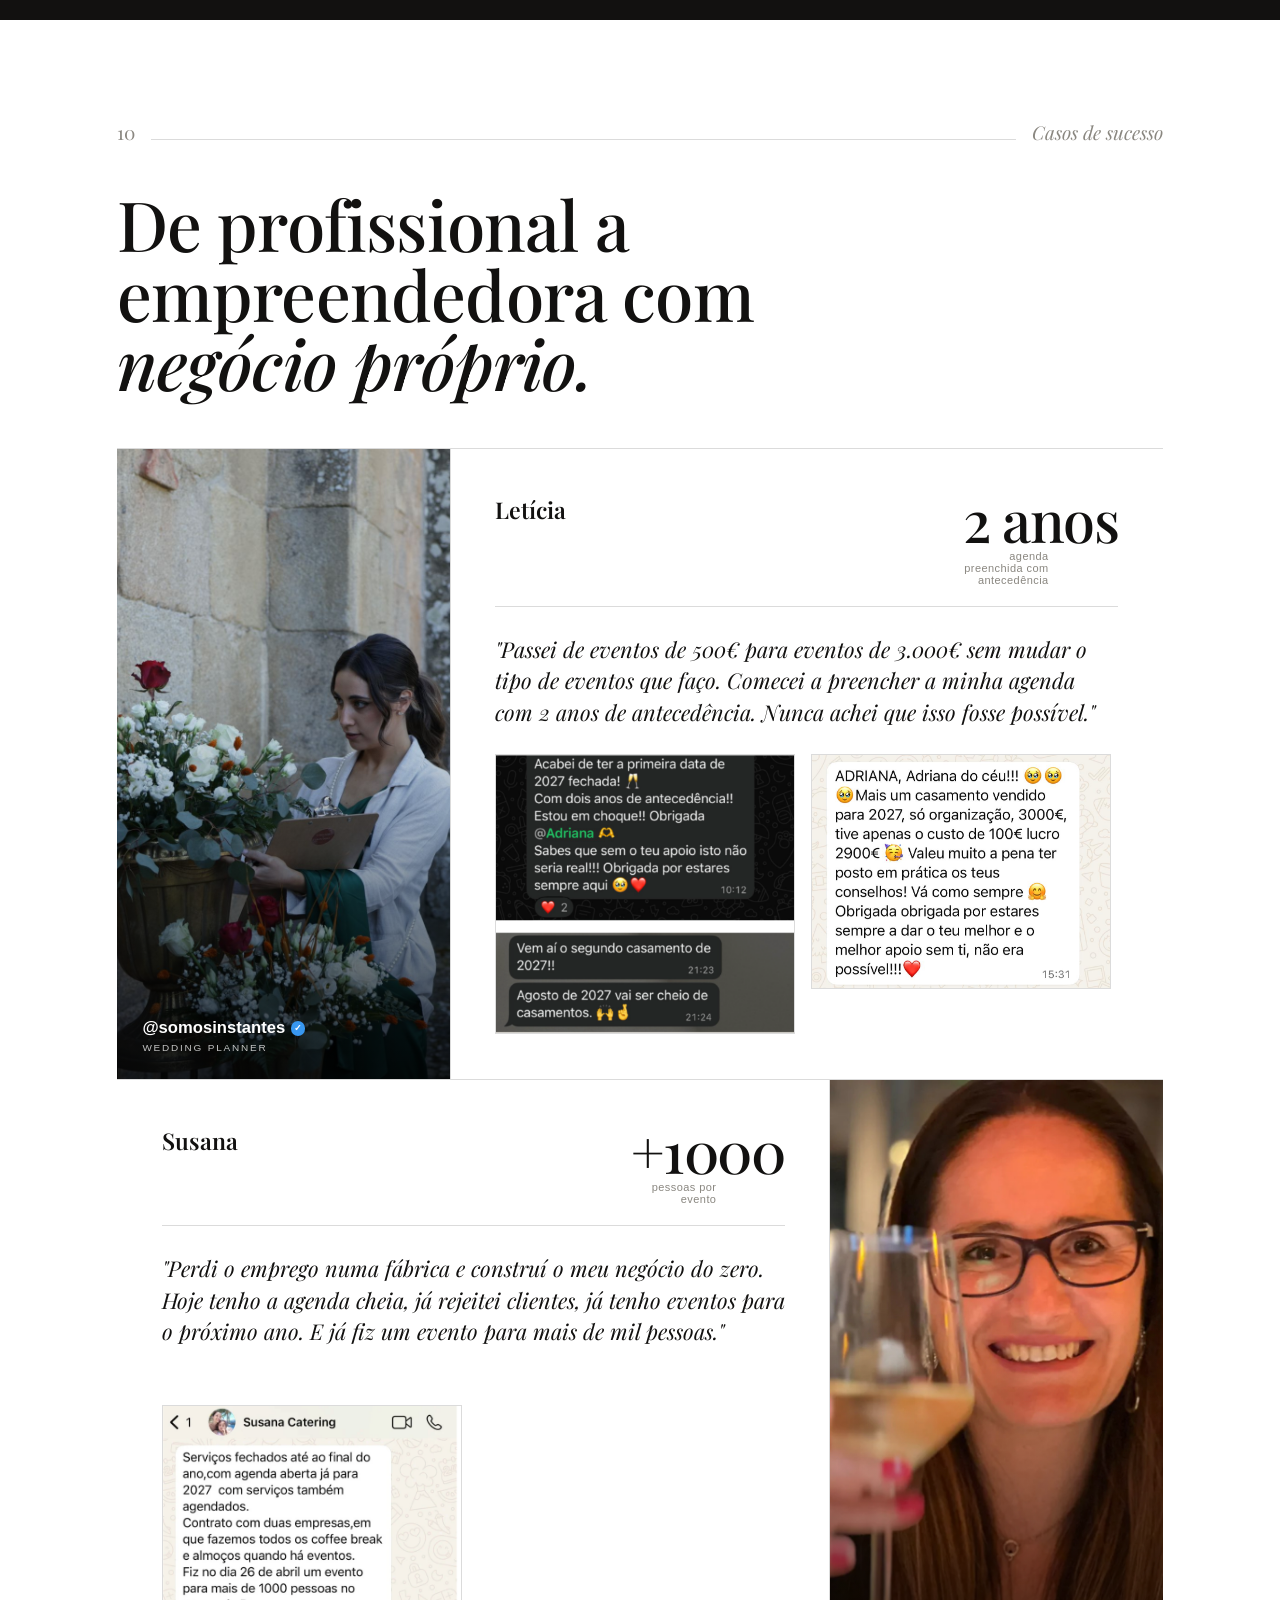
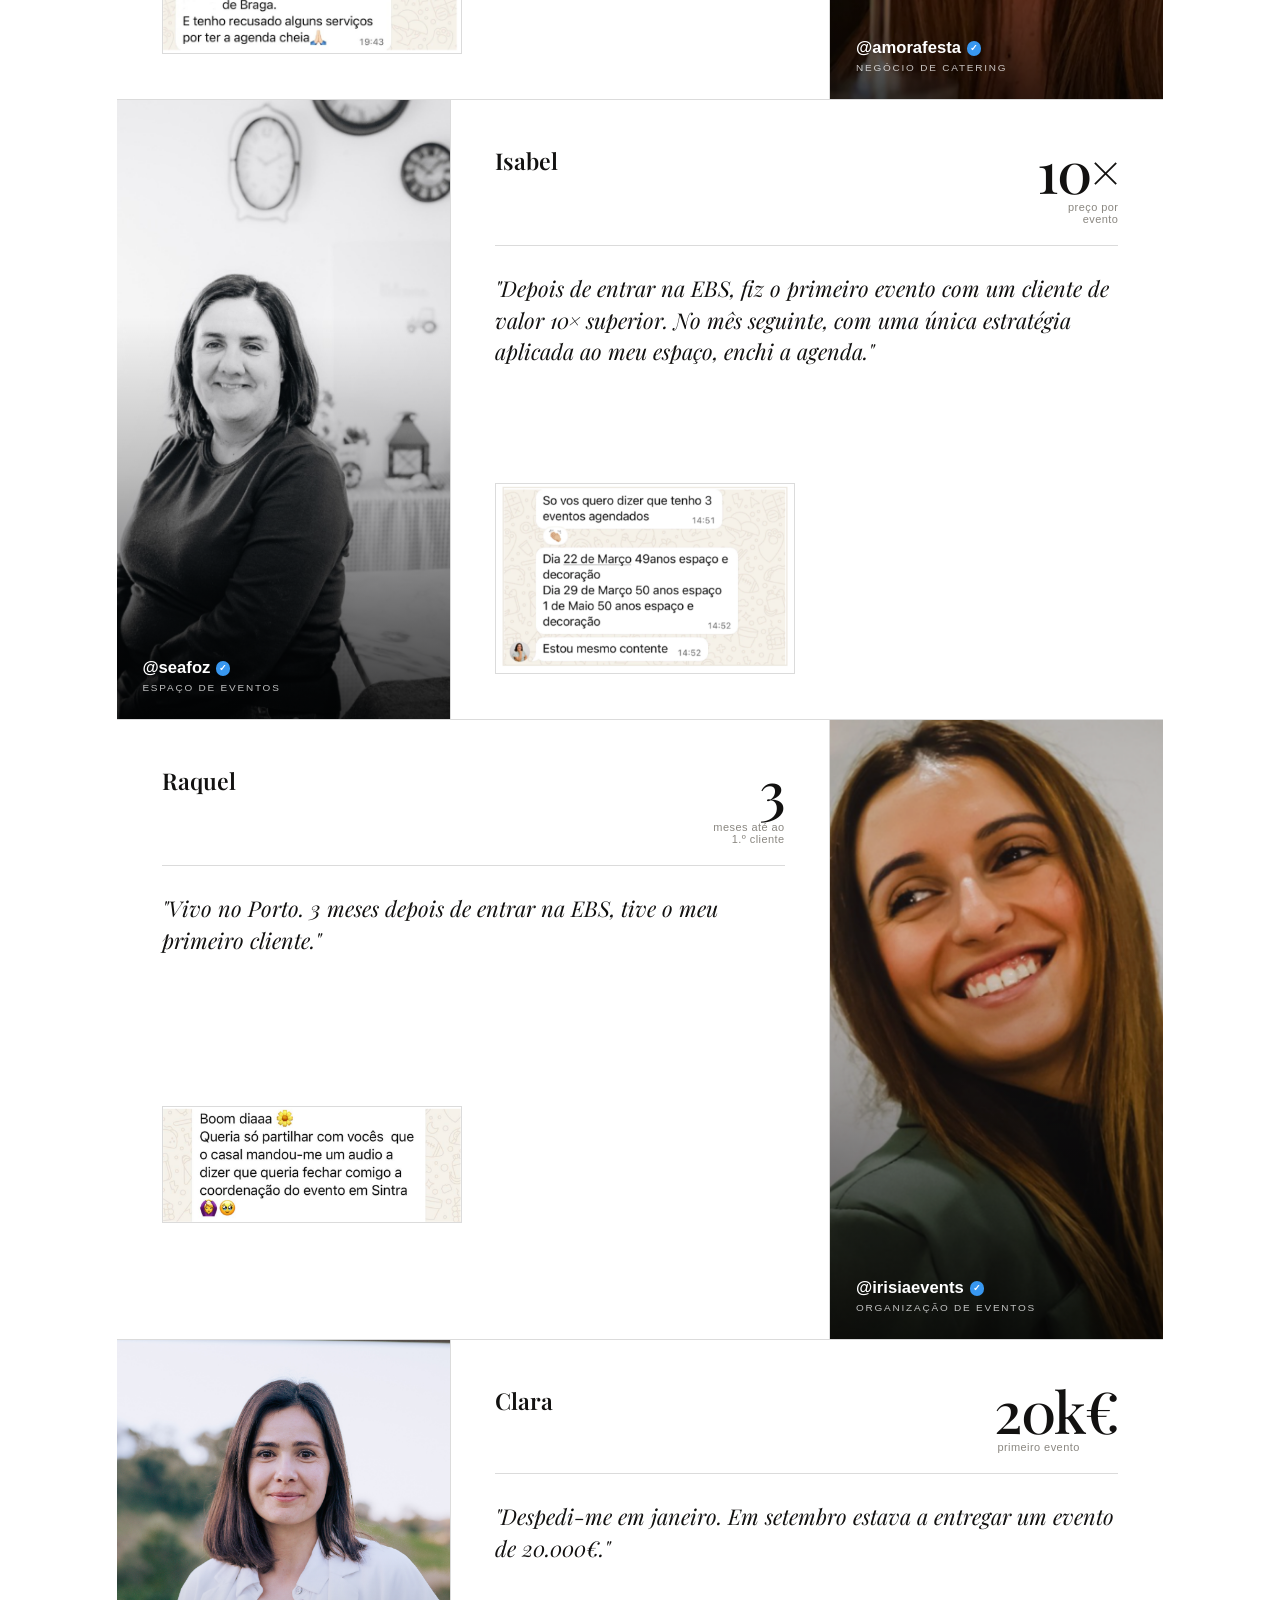
==== commit 2d6922f7: "Mostrar conteudo .reveal logo quando embebido em iframe (Wix)" ====
--- a/index.html
+++ b/index.html
@@ -1417,7 +1417,8 @@
 <script>
 (function(){
   var els = document.querySelectorAll('.reveal');
-  if(!('IntersectionObserver' in window) || window.matchMedia('(prefers-reduced-motion: reduce)').matches){
+  var inIframe = false; try { inIframe = window.self !== window.top; } catch(e){ inIframe = true; }
+  if(inIframe || !('IntersectionObserver' in window) || window.matchMedia('(prefers-reduced-motion: reduce)').matches){
     els.forEach(function(e){ e.classList.add('in'); }); return;
   }
   var io = new IntersectionObserver(function(entries){
@@ -1425,6 +1426,7 @@
       if(en.isIntersecting){ en.target.classList.add('in'); io.unobserve(en.target); }
     });
   }, { rootMargin:'0px 0px -8% 0px', threshold:0.1 });
+  setTimeout(function(){ els.forEach(function(e){ e.classList.add('in'); }); }, 2500);
   els.forEach(function(e){ io.observe(e); });
 })();
 </script>
